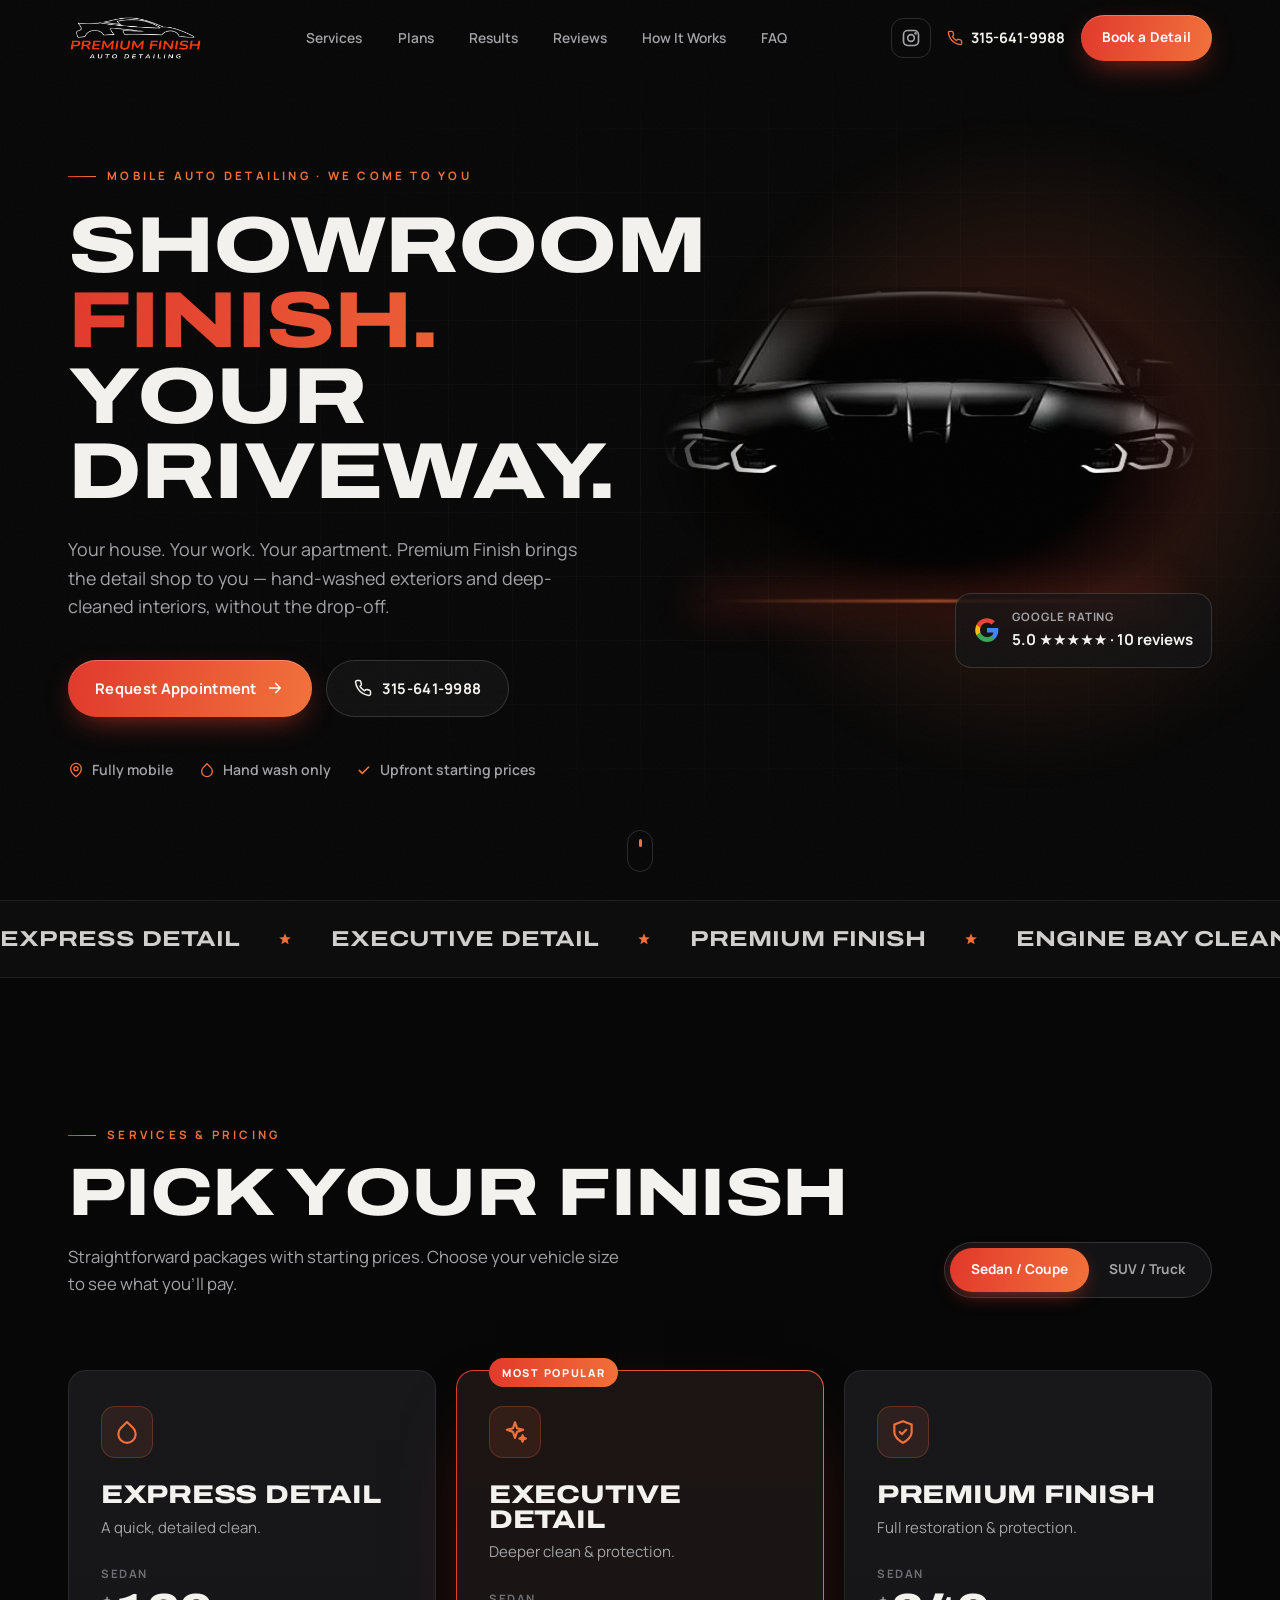
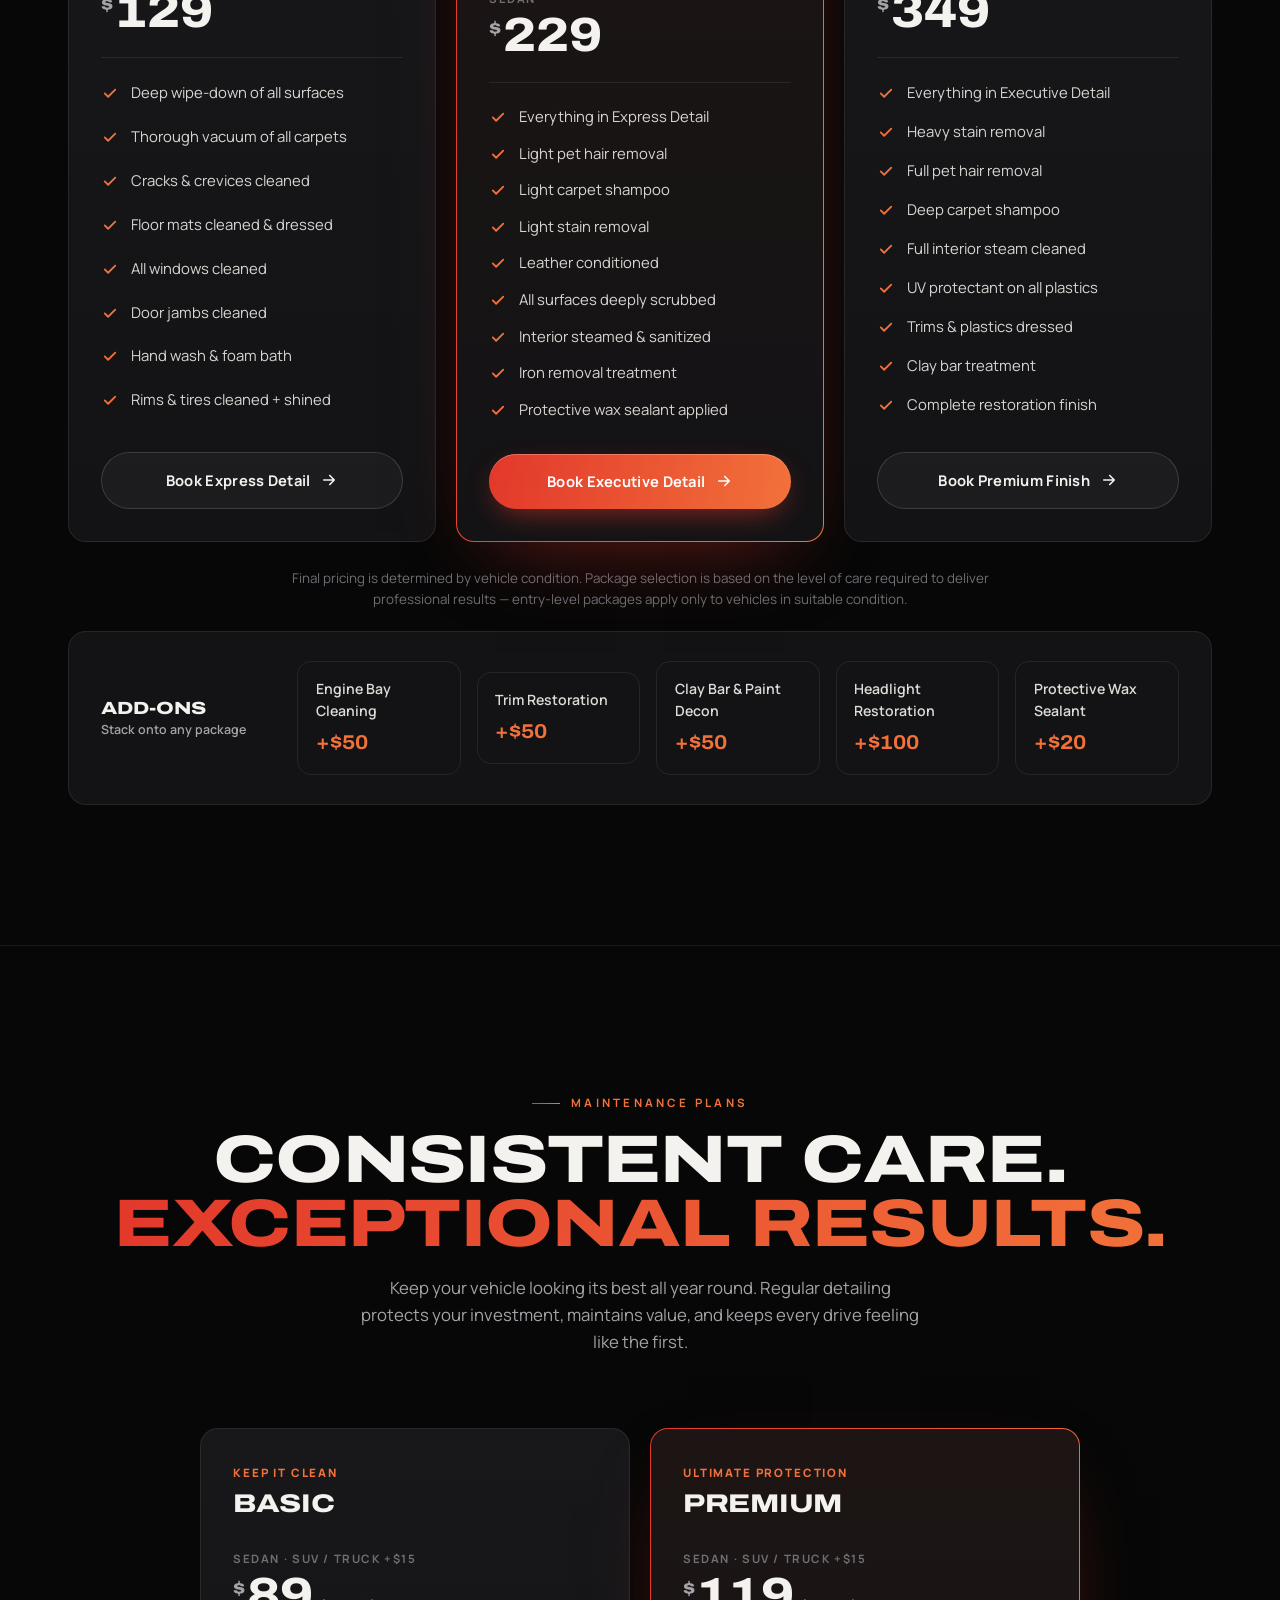
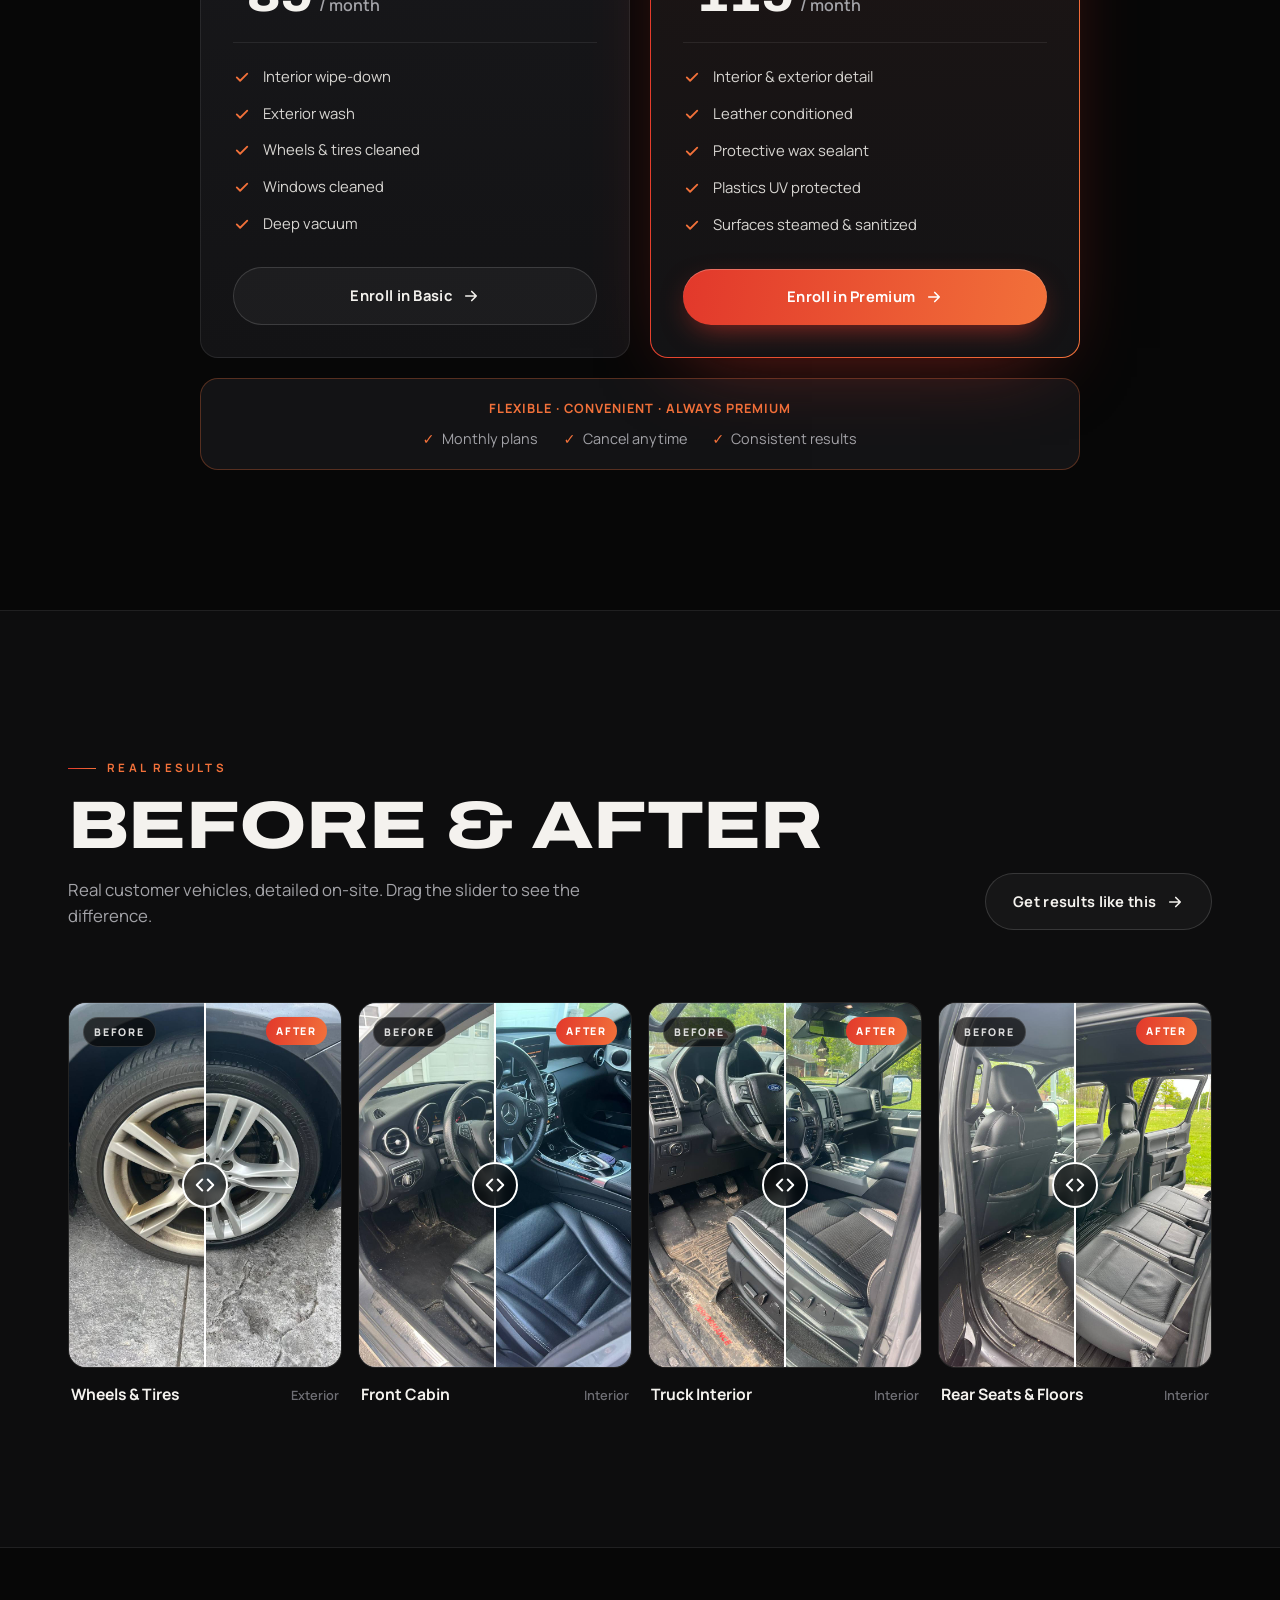
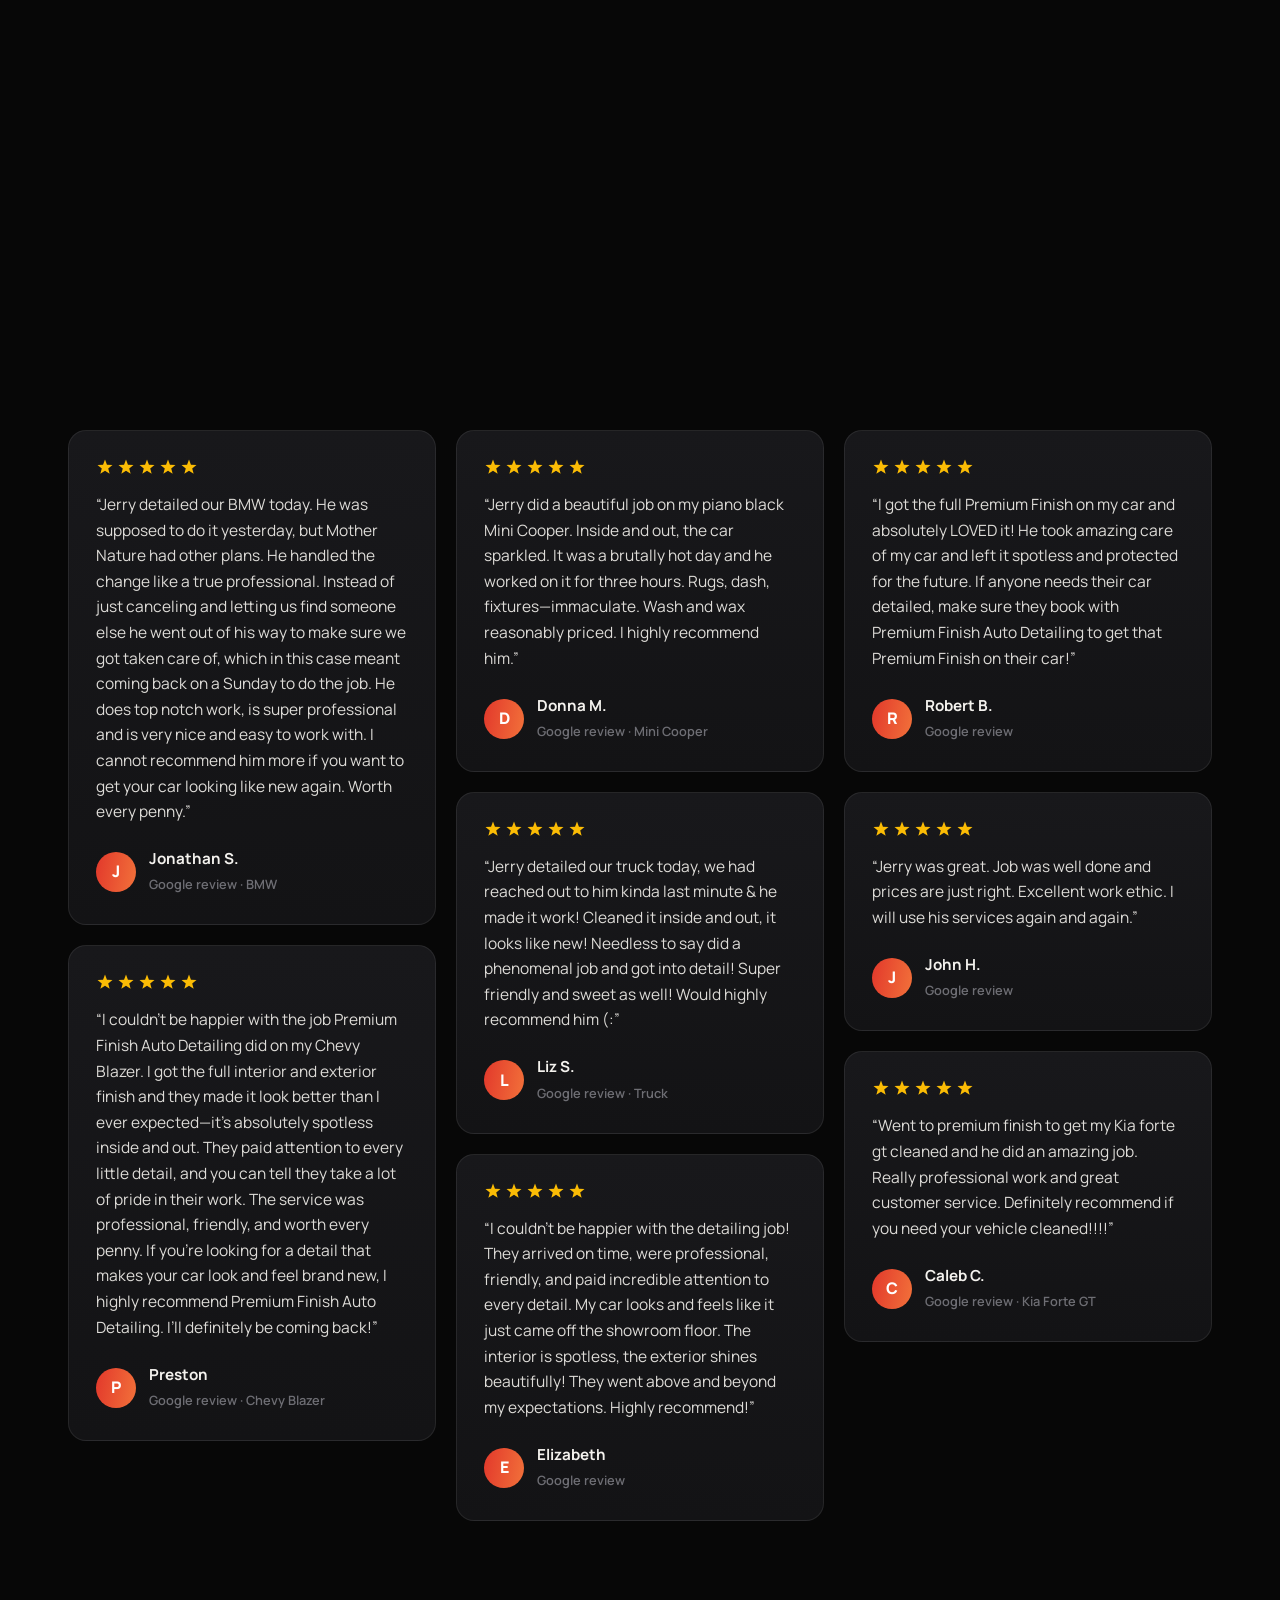
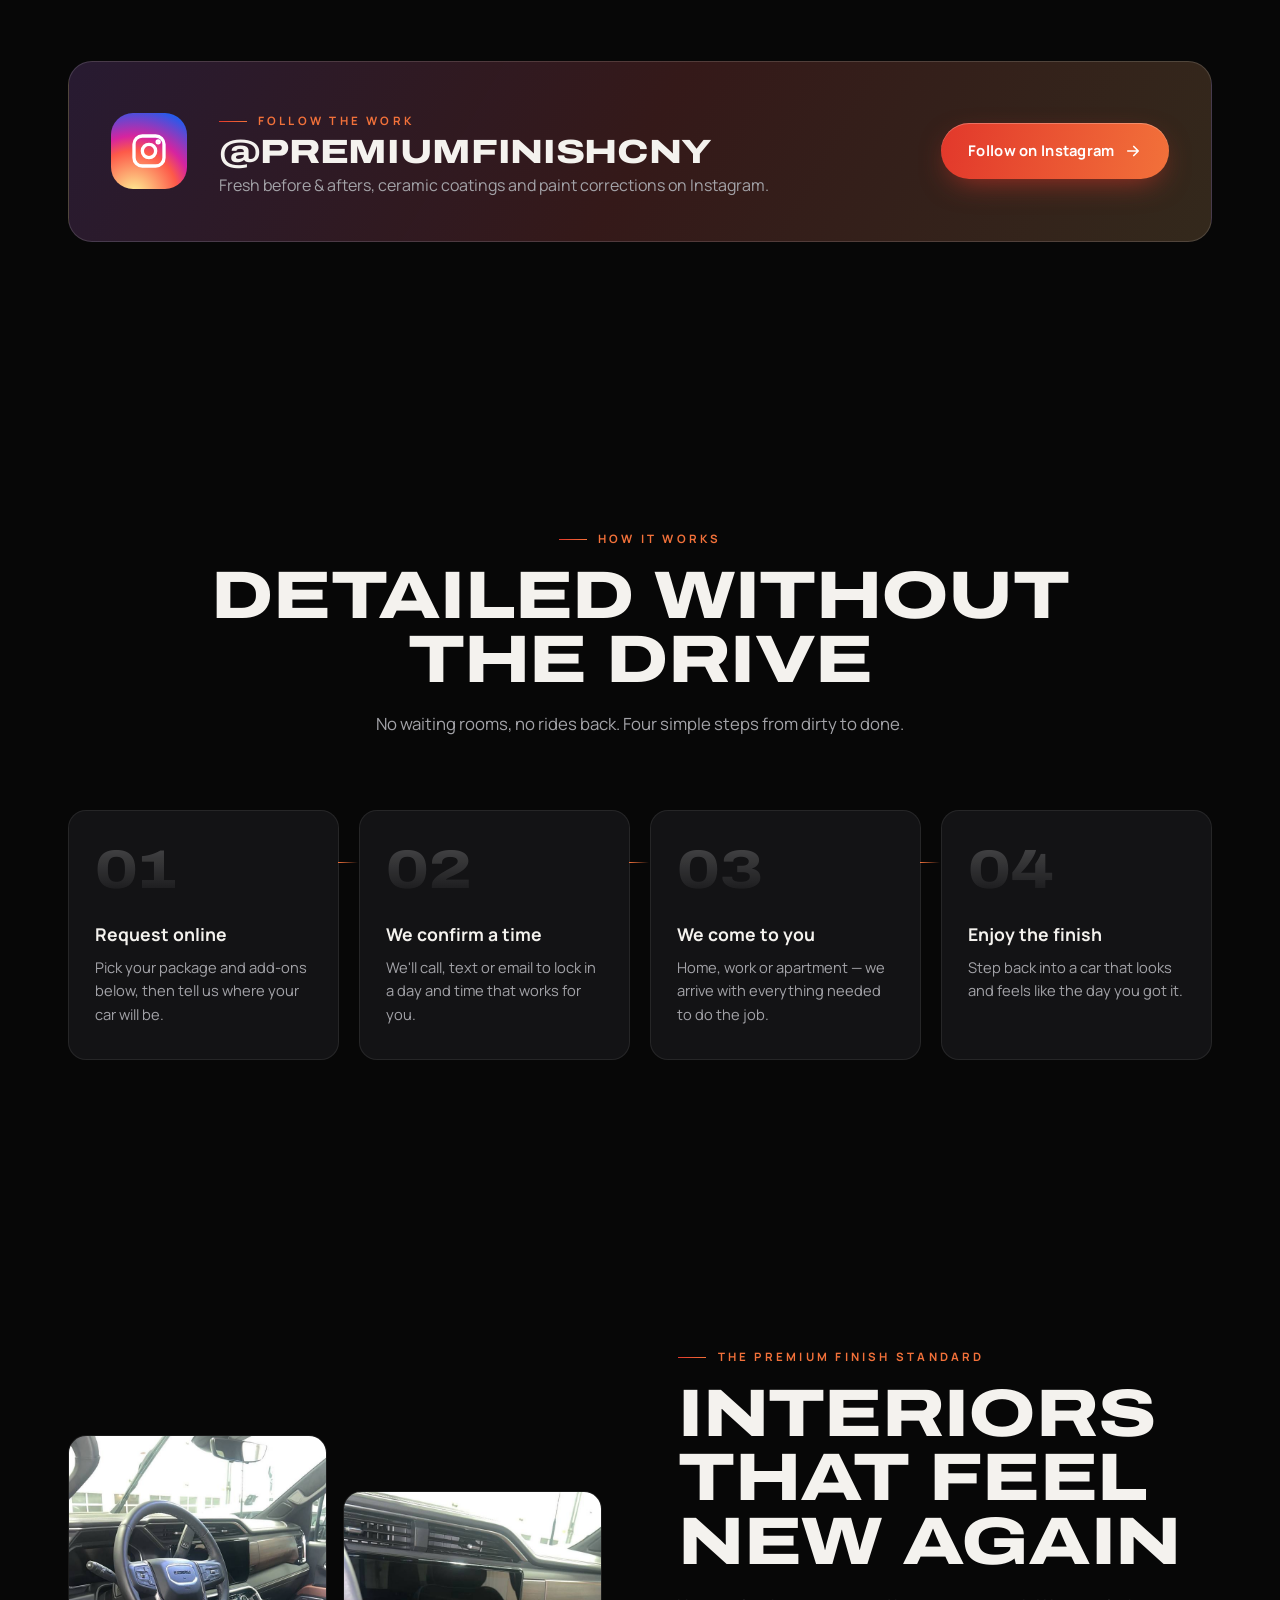
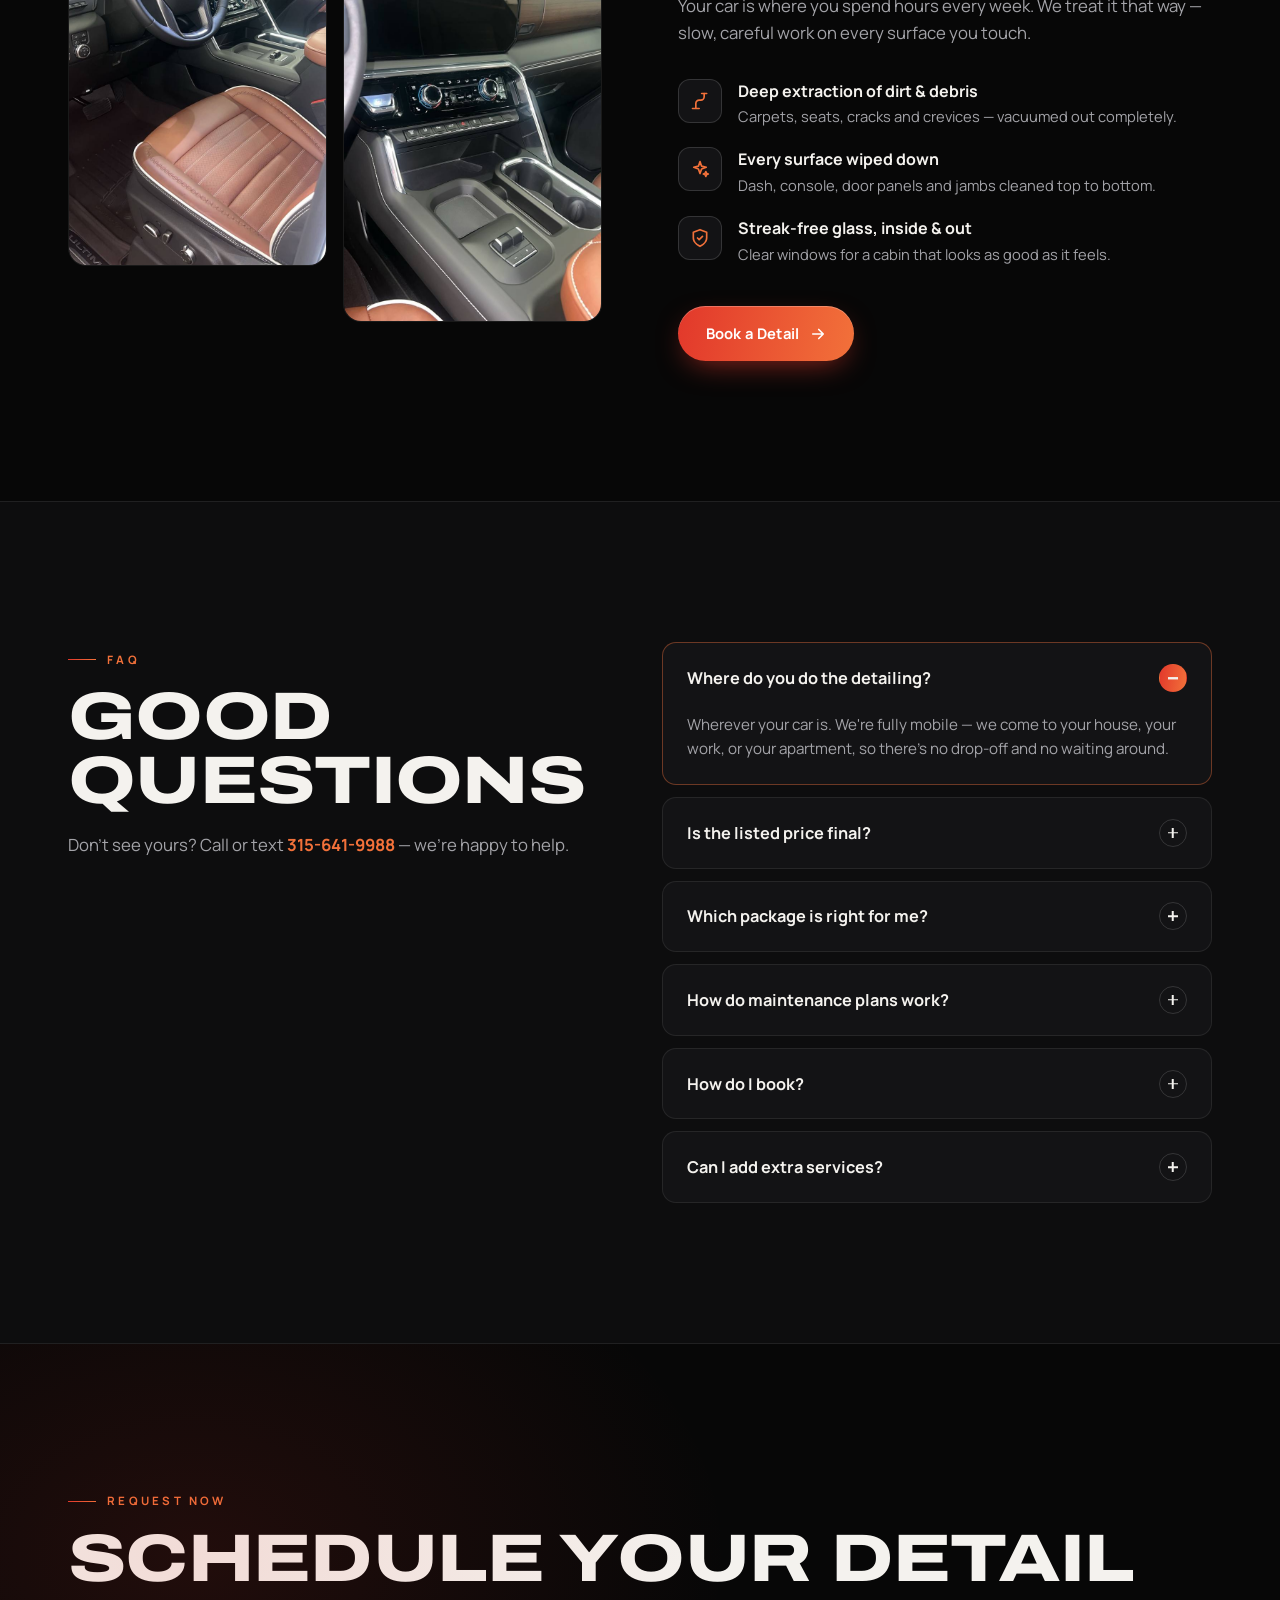
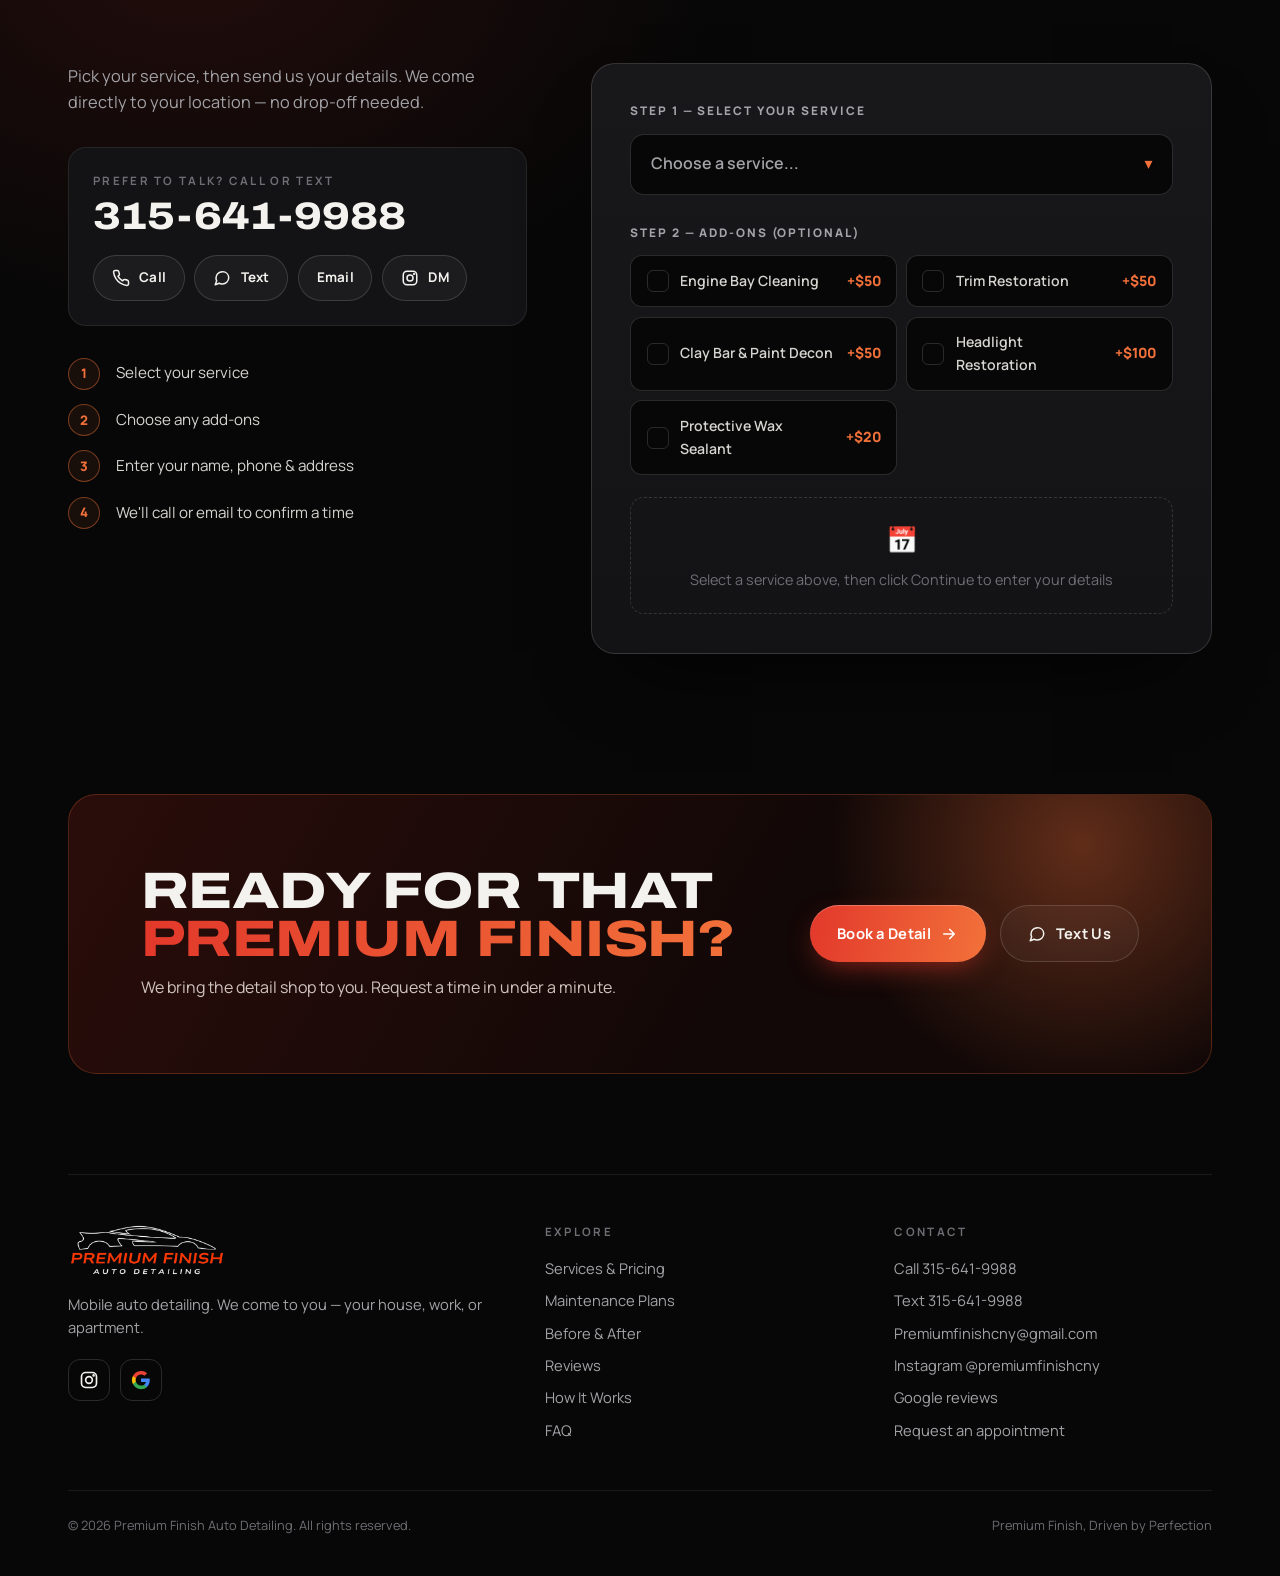
==== index.html @ 58e6e590 "Add Google reviews section and Instagram links Show 8 real Google Maps reviews (5.0 from 10 reviews)" ====
<!DOCTYPE html>
<html lang="en">
<head>
  <meta charset="UTF-8" />
  <meta name="viewport" content="width=device-width, initial-scale=1.0" />
  <title>Premium Finish Auto Detailing · Mobile Detailing in Central New York</title>
  <meta name="description" content="Premium Finish brings professional auto detailing to your home, work, or apartment. Hand wash, interior detailing, full packages and add-ons. Call or text 315-641-9988." />
  <meta name="theme-color" content="#070707" />
  <meta property="og:title" content="Premium Finish Auto Detailing" />
  <meta property="og:description" content="Mobile auto detailing — we bring the detail shop to you. Call or text 315-641-9988." />
  <meta property="og:image" content="images/AFTER-2.jpg" />
  <link rel="icon" href="images/logo.png" />

  <!-- Google Fonts -->
  <link rel="preconnect" href="https://fonts.googleapis.com" />
  <link rel="preconnect" href="https://fonts.gstatic.com" crossorigin />
  <link href="https://fonts.googleapis.com/css2?family=Archivo:wdth,wght@62..125,400..900&family=Manrope:wght@400;500;600;700&display=swap" rel="stylesheet" />

  <!-- CRM DATABASE CONNECTION — feeds the request below into the CRM automatically.
       Leave this file as-is until you finish the one-time setup in admin.html (it has a wizard). -->
  <script src="supabase-config.js"></script>
  <script>
    /* Fallback connection so the CRM works even if supabase-config.js is missing or in another folder.
       (The publishable key is designed to be public.) */
    window.PF_SUPABASE = window.PF_SUPABASE || {
      url: "https://bhbxybbqcornwjtxwbhz.supabase.co",
      key: "sb_publishable_dYIHFqm5TT15n6KJ49M3Lg_DRqu4G7p"
    };
  </script>

  <link rel="stylesheet" href="css/styles.css" />
</head>
<body>

  <!-- SVG icon sprite -->
  <svg width="0" height="0" style="position:absolute" aria-hidden="true">
    <symbol id="i-check" viewBox="0 0 24 24" fill="none" stroke="currentColor" stroke-width="2.4" stroke-linecap="round" stroke-linejoin="round"><path d="M5 12.5l4.5 4.5L19 7.5"/></symbol>
    <symbol id="i-phone" viewBox="0 0 24 24" fill="none" stroke="currentColor" stroke-width="2" stroke-linecap="round" stroke-linejoin="round"><path d="M22 16.9v3a2 2 0 0 1-2.2 2 19.8 19.8 0 0 1-8.6-3.1 19.5 19.5 0 0 1-6-6A19.8 19.8 0 0 1 2.1 4.2 2 2 0 0 1 4.1 2h3a2 2 0 0 1 2 1.7c.1.9.4 1.8.7 2.7a2 2 0 0 1-.5 2.1L8 9.8a16 16 0 0 0 6 6l1.3-1.3a2 2 0 0 1 2.1-.4c.9.3 1.8.6 2.7.7a2 2 0 0 1 1.7 2z"/></symbol>
    <symbol id="i-msg" viewBox="0 0 24 24" fill="none" stroke="currentColor" stroke-width="2" stroke-linecap="round" stroke-linejoin="round"><path d="M21 11.5a8.4 8.4 0 0 1-9 8.4 8.6 8.6 0 0 1-3.8-.9L3 21l1.9-5.2a8.4 8.4 0 0 1-.9-3.8 8.5 8.5 0 0 1 8.5-8.5h.5a8.5 8.5 0 0 1 8 8z"/></symbol>
    <symbol id="i-arrow" viewBox="0 0 24 24" fill="none" stroke="currentColor" stroke-width="2.2" stroke-linecap="round" stroke-linejoin="round"><path d="M5 12h14M13 6l6 6-6 6"/></symbol>
    <symbol id="i-pin" viewBox="0 0 24 24" fill="none" stroke="currentColor" stroke-width="2" stroke-linecap="round" stroke-linejoin="round"><path d="M20 10c0 6-8 12-8 12S4 16 4 10a8 8 0 0 1 16 0z"/><circle cx="12" cy="10" r="3"/></symbol>
    <symbol id="i-drop" viewBox="0 0 24 24" fill="none" stroke="currentColor" stroke-width="2" stroke-linecap="round" stroke-linejoin="round"><path d="M12 2.7l5.7 5.7a8 8 0 1 1-11.4 0z"/></symbol>
    <symbol id="i-seat" viewBox="0 0 24 24" fill="none" stroke="currentColor" stroke-width="2" stroke-linecap="round" stroke-linejoin="round"><path d="M7 3h6a2 2 0 0 1 2 2l-1 9H8L6 5a2 2 0 0 1 1-2z"/><path d="M5 14h13a1 1 0 0 1 1 1v2H6a1 1 0 0 1-1-1zM8 17v4M17 17v4"/></symbol>
    <symbol id="i-spark" viewBox="0 0 24 24" fill="none" stroke="currentColor" stroke-width="2" stroke-linecap="round" stroke-linejoin="round"><path d="M12 3l1.9 5.6L19.5 10l-5.6 1.9L12 17.5l-1.9-5.6L4.5 10l5.6-1.4z"/><path d="M19 15l.8 2.2L22 18l-2.2.8L19 21l-.8-2.2L16 18l2.2-.8z"/></symbol>
    <symbol id="i-star" viewBox="0 0 24 24" fill="currentColor"><path d="M12 2l2.6 6.9L22 9.3l-5.7 4.6L18.2 21 12 17l-6.2 4 1.9-7.1L2 9.3l7.4-.4z"/></symbol>
    <symbol id="i-drag" viewBox="0 0 24 24" fill="none" stroke="#fff" stroke-width="2.2" stroke-linecap="round" stroke-linejoin="round"><path d="M9 6l-6 6 6 6M15 6l6 6-6 6"/></symbol>
    <symbol id="i-vac" viewBox="0 0 24 24" fill="none" stroke="currentColor" stroke-width="2" stroke-linecap="round" stroke-linejoin="round"><path d="M3 21h8M7 21v-6a4 4 0 0 1 4-4h2a4 4 0 0 0 4-4V3"/><path d="M14 3h6"/></symbol>
    <symbol id="i-shield" viewBox="0 0 24 24" fill="none" stroke="currentColor" stroke-width="2" stroke-linecap="round" stroke-linejoin="round"><path d="M12 22s8-4 8-10V5l-8-3-8 3v7c0 6 8 10 8 10z"/><path d="M9 12l2 2 4-4"/></symbol>
    <symbol id="i-insta" viewBox="0 0 24 24" fill="none" stroke="currentColor" stroke-width="2" stroke-linecap="round" stroke-linejoin="round"><rect x="3" y="3" width="18" height="18" rx="5"/><circle cx="12" cy="12" r="4"/><circle cx="17.5" cy="6.5" r=".6" fill="currentColor"/></symbol>
    <symbol id="i-google" viewBox="0 0 24 24"><path fill="#4285F4" d="M22.5 12.3c0-.8-.1-1.5-.2-2.2H12v4.2h5.9a5 5 0 0 1-2.2 3.3v2.7h3.5c2-1.9 3.3-4.7 3.3-8z"/><path fill="#34A853" d="M12 23c3 0 5.5-1 7.2-2.7l-3.5-2.7c-1 .7-2.2 1-3.7 1-2.8 0-5.2-1.9-6.1-4.5H2.3v2.8A11 11 0 0 0 12 23z"/><path fill="#FBBC05" d="M5.9 14.1a6.6 6.6 0 0 1 0-4.2V7.1H2.3a11 11 0 0 0 0 9.8z"/><path fill="#EA4335" d="M12 5.4c1.6 0 3 .6 4.2 1.6l3.1-3.1A11 11 0 0 0 2.3 7.1l3.6 2.8C6.8 7.3 9.2 5.4 12 5.4z"/></symbol>
  </svg>

  <!-- ============================================================
       NAV
  ============================================================ -->
  <nav class="top" id="topNav">
    <div class="wrap nav-inner">
      <a href="#top" class="logo" aria-label="Premium Finish Auto Detailing — home">
        <img src="images/logo.png" alt="Premium Finish Auto Detailing"
             onerror="this.style.display='none'; document.getElementById('logoText').style.display='block'">
        <span class="logo-text grad-text" id="logoText">PREMIUM FINISH</span>
      </a>
      <ul class="nav-links">
        <li><a href="#services">Services</a></li>
        <li><a href="#plans">Plans</a></li>
        <li><a href="#results">Results</a></li>
        <li><a href="#reviews">Reviews</a></li>
        <li><a href="#process">How It Works</a></li>
        <li><a href="#faq">FAQ</a></li>
      </ul>
      <div class="nav-cta">
        <a class="nav-ig" href="https://www.instagram.com/premiumfinishcny/" target="_blank" rel="noopener" aria-label="Instagram"><svg><use href="#i-insta"/></svg></a>
        <a class="nav-phone" href="tel:+13156419988"><svg><use href="#i-phone"/></svg>315-641-9988</a>
        <a class="btn btn-primary" href="#booking">Book a Detail</a>
        <button class="burger" id="burger" aria-label="Open menu" aria-expanded="false" aria-controls="mobileMenu">
          <span></span><span></span><span></span>
        </button>
      </div>
    </div>
    <div class="mobile-menu" id="mobileMenu">
      <a href="#services">Services</a>
      <a href="#plans">Plans</a>
      <a href="#results">Results</a>
      <a href="#reviews">Reviews</a>
      <a href="#process">How It Works</a>
      <a href="#faq">FAQ</a>
      <a class="btn btn-primary" href="#booking">Book a Detail</a>
    </div>
  </nav>


  <!-- ============================================================
       HERO
  ============================================================ -->
  <header class="hero" id="top">
    <div class="hero-grid-bg"></div>
    <div class="hero-glow"></div>

    <div class="wrap hero-inner">
      <div class="hero-copy">
        <span class="eyebrow in d1">Mobile Auto Detailing · We Come To You</span>
        <h1 class="h-display in d2">
          <span class="ln">Showroom</span>
          <span class="ln grad-text">Finish.</span>
          <span class="ln">Your Driveway.</span>
        </h1>
        <p class="hero-sub in d3">Your house. Your work. Your apartment. Premium Finish brings the detail shop to you — hand-washed exteriors and deep-cleaned interiors, without the drop-off.</p>
        <div class="hero-ctas in d4">
          <a href="#booking" class="btn btn-primary">Request Appointment <svg class="btn-arrow"><use href="#i-arrow"/></svg></a>
          <a href="tel:+13156419988" class="btn btn-ghost"><svg><use href="#i-phone"/></svg>315-641-9988</a>
        </div>
        <ul class="hero-points in d5">
          <li><svg><use href="#i-pin"/></svg>Fully mobile</li>
          <li><svg><use href="#i-drop"/></svg>Hand wash only</li>
          <li><svg><use href="#i-check"/></svg>Upfront starting prices</li>
        </ul>
      </div>

      <div class="hero-visual in d3">
        <img class="hero-car" src="images/logo4.png" alt="Dark sports car with glowing headlights" />
        <div class="hero-floor"></div>
        <a class="hero-badge" href="#reviews">
          <svg class="badge-g"><use href="#i-google"/></svg>
          <div><small>Google rating</small><strong>5.0 ★★★★★ · 10 reviews</strong></div>
        </a>
      </div>
    </div>
    <div class="scroll-cue" aria-hidden="true"></div>
  </header>


  <!-- MARQUEE -->
  <div class="strip" aria-hidden="true">
    <div class="strip-track">
      <div class="strip-item">
        <span>Express Detail</span><svg class="star"><use href="#i-star"/></svg>
        <span>Executive Detail</span><svg class="star"><use href="#i-star"/></svg>
        <span>Premium Finish</span><svg class="star"><use href="#i-star"/></svg>
        <span>Engine Bay Cleaning</span><svg class="star"><use href="#i-star"/></svg>
        <span>Trim Restoration</span><svg class="star"><use href="#i-star"/></svg>
        <span>Headlight Restoration</span><svg class="star"><use href="#i-star"/></svg>
        <span>Monthly Plans</span><svg class="star"><use href="#i-star"/></svg>
        <span>We Come To You</span><svg class="star"><use href="#i-star"/></svg>
      </div>
      <div class="strip-item">
        <span>Express Detail</span><svg class="star"><use href="#i-star"/></svg>
        <span>Executive Detail</span><svg class="star"><use href="#i-star"/></svg>
        <span>Premium Finish</span><svg class="star"><use href="#i-star"/></svg>
        <span>Engine Bay Cleaning</span><svg class="star"><use href="#i-star"/></svg>
        <span>Trim Restoration</span><svg class="star"><use href="#i-star"/></svg>
        <span>Headlight Restoration</span><svg class="star"><use href="#i-star"/></svg>
        <span>Monthly Plans</span><svg class="star"><use href="#i-star"/></svg>
        <span>We Come To You</span><svg class="star"><use href="#i-star"/></svg>
      </div>
    </div>
  </div>


  <!-- ============================================================
       SERVICES
       Prices live in the data-sedan / data-suv attributes below.
  ============================================================ -->
  <section id="services">
    <div class="wrap">
      <div class="s-head split">
        <div>
          <span class="eyebrow r">Services &amp; Pricing</span>
          <h2 class="h-display s-title r">Pick your finish</h2>
          <p class="s-lead r r2">Straightforward packages with starting prices. Choose your vehicle size to see what you'll pay.</p>
        </div>
        <div class="veh-toggle r r2" role="group" aria-label="Vehicle size" id="vehToggle">
          <span class="veh-pill" id="vehPill"></span>
          <button type="button" aria-pressed="true" data-veh="sedan">Sedan / Coupe</button>
          <button type="button" aria-pressed="false" data-veh="suv">SUV / Truck</button>
        </div>
      </div>

      <div class="services-grid">

        <article class="svc r">
          <div class="svc-icon"><svg><use href="#i-drop"/></svg></div>
          <h3 class="h-display svc-name">Express Detail</h3>
          <p class="svc-desc">A quick, detailed clean.</p>
          <div class="svc-price">
            <small class="amt-label" data-sedan="Sedan" data-suv="SUV / Truck">Sedan</small>
            <div class="amt"><sup>$</sup><span class="amt-num" data-sedan="129" data-suv="159">129</span></div>
          </div>
          <ul class="svc-list">
            <li><svg><use href="#i-check"/></svg>Deep wipe-down of all surfaces</li>
            <li><svg><use href="#i-check"/></svg>Thorough vacuum of all carpets</li>
            <li><svg><use href="#i-check"/></svg>Cracks &amp; crevices cleaned</li>
            <li><svg><use href="#i-check"/></svg>Floor mats cleaned &amp; dressed</li>
            <li><svg><use href="#i-check"/></svg>All windows cleaned</li>
            <li><svg><use href="#i-check"/></svg>Door jambs cleaned</li>
            <li><svg><use href="#i-check"/></svg>Hand wash &amp; foam bath</li>
            <li><svg><use href="#i-check"/></svg>Rims &amp; tires cleaned + shined</li>
          </ul>
          <button class="btn btn-ghost" data-book="express">Book Express Detail <svg class="btn-arrow"><use href="#i-arrow"/></svg></button>
        </article>
        <article class="svc featured r r2">
          <span class="svc-tag">Most Popular</span>
          <div class="svc-icon"><svg><use href="#i-spark"/></svg></div>
          <h3 class="h-display svc-name">Executive Detail</h3>
          <p class="svc-desc">Deeper clean &amp; protection.</p>
          <div class="svc-price">
            <small class="amt-label" data-sedan="Sedan" data-suv="SUV / Truck">Sedan</small>
            <div class="amt"><sup>$</sup><span class="amt-num" data-sedan="229" data-suv="259">229</span></div>
          </div>
          <ul class="svc-list">
            <li><svg><use href="#i-check"/></svg>Everything in Express Detail</li>
            <li><svg><use href="#i-check"/></svg>Light pet hair removal</li>
            <li><svg><use href="#i-check"/></svg>Light carpet shampoo</li>
            <li><svg><use href="#i-check"/></svg>Light stain removal</li>
            <li><svg><use href="#i-check"/></svg>Leather conditioned</li>
            <li><svg><use href="#i-check"/></svg>All surfaces deeply scrubbed</li>
            <li><svg><use href="#i-check"/></svg>Interior steamed &amp; sanitized</li>
            <li><svg><use href="#i-check"/></svg>Iron removal treatment</li>
            <li><svg><use href="#i-check"/></svg>Protective wax sealant applied</li>
          </ul>
          <button class="btn btn-primary" data-book="exec">Book Executive Detail <svg class="btn-arrow"><use href="#i-arrow"/></svg></button>
        </article>
        <article class="svc r r3">
          <div class="svc-icon"><svg><use href="#i-shield"/></svg></div>
          <h3 class="h-display svc-name">Premium Finish</h3>
          <p class="svc-desc">Full restoration &amp; protection.</p>
          <div class="svc-price">
            <small class="amt-label" data-sedan="Sedan" data-suv="SUV / Truck">Sedan</small>
            <div class="amt"><sup>$</sup><span class="amt-num" data-sedan="349" data-suv="379">349</span></div>
          </div>
          <ul class="svc-list">
            <li><svg><use href="#i-check"/></svg>Everything in Executive Detail</li>
            <li><svg><use href="#i-check"/></svg>Heavy stain removal</li>
            <li><svg><use href="#i-check"/></svg>Full pet hair removal</li>
            <li><svg><use href="#i-check"/></svg>Deep carpet shampoo</li>
            <li><svg><use href="#i-check"/></svg>Full interior steam cleaned</li>
            <li><svg><use href="#i-check"/></svg>UV protectant on all plastics</li>
            <li><svg><use href="#i-check"/></svg>Trims &amp; plastics dressed</li>
            <li><svg><use href="#i-check"/></svg>Clay bar treatment</li>
            <li><svg><use href="#i-check"/></svg>Complete restoration finish</li>
          </ul>
          <button class="btn btn-ghost" data-book="prem">Book Premium Finish <svg class="btn-arrow"><use href="#i-arrow"/></svg></button>
        </article>

      </div>

      <p class="price-note r">Final pricing is determined by vehicle condition. Package selection is based on the level of care required to deliver professional results — entry-level packages apply only to vehicles in suitable condition.</p>

      <div class="addons r">
        <div class="addons-label">Add-ons<small>Stack onto any package</small></div>
        <div class="addon"><span>Engine Bay Cleaning</span><strong>+$50</strong></div>
        <div class="addon"><span>Trim Restoration</span><strong>+$50</strong></div>
        <div class="addon"><span>Clay Bar &amp; Paint Decon</span><strong>+$50</strong></div>
        <div class="addon"><span>Headlight Restoration</span><strong>+$100</strong></div>
        <div class="addon"><span>Protective Wax Sealant</span><strong>+$20</strong></div>
      </div>
    </div>
  </section>


  <!-- ============================================================
       MAINTENANCE PLANS
  ============================================================ -->
  <section id="plans">
    <div class="wrap">
      <div class="s-head center">
        <span class="eyebrow r">Maintenance Plans</span>
        <h2 class="h-display s-title r">Consistent care.<br><span class="grad-text">Exceptional results.</span></h2>
        <p class="s-lead r r2">Keep your vehicle looking its best all year round. Regular detailing protects your investment, maintains value, and keeps every drive feeling like the first.</p>
      </div>
      <div class="plans-grid">
        <article class="svc r">
          <span class="plan-kicker">Keep it clean</span>
          <h3 class="h-display svc-name">Basic</h3>
          <div class="svc-price">
            <small>Sedan · SUV / Truck +$15</small>
            <div class="amt"><sup>$</sup>89<span class="per">/ month</span></div>
          </div>
          <ul class="svc-list">
            <li><svg><use href="#i-check"/></svg>Interior wipe-down</li>
            <li><svg><use href="#i-check"/></svg>Exterior wash</li>
            <li><svg><use href="#i-check"/></svg>Wheels &amp; tires cleaned</li>
            <li><svg><use href="#i-check"/></svg>Windows cleaned</li>
            <li><svg><use href="#i-check"/></svg>Deep vacuum</li>
          </ul>
          <button class="btn btn-ghost" data-book="basic">Enroll in Basic <svg class="btn-arrow"><use href="#i-arrow"/></svg></button>
        </article>
        <article class="svc featured r r2">
          <span class="plan-kicker">Ultimate protection</span>
          <h3 class="h-display svc-name">Premium</h3>
          <div class="svc-price">
            <small>Sedan · SUV / Truck +$15</small>
            <div class="amt"><sup>$</sup>119<span class="per">/ month</span></div>
          </div>
          <ul class="svc-list">
            <li><svg><use href="#i-check"/></svg>Interior &amp; exterior detail</li>
            <li><svg><use href="#i-check"/></svg>Leather conditioned</li>
            <li><svg><use href="#i-check"/></svg>Protective wax sealant</li>
            <li><svg><use href="#i-check"/></svg>Plastics UV protected</li>
            <li><svg><use href="#i-check"/></svg>Surfaces steamed &amp; sanitized</li>
          </ul>
          <button class="btn btn-primary" data-book="premplan">Enroll in Premium <svg class="btn-arrow"><use href="#i-arrow"/></svg></button>
        </article>
      </div>
      <div class="plan-perks r">
        <strong>Flexible · Convenient · Always Premium</strong>
        <span>Monthly plans</span><span>Cancel anytime</span><span>Consistent results</span>
      </div>
    </div>
  </section>


  <!-- ============================================================
       RESULTS — BEFORE & AFTER (drag the handle to compare)

       TO CHANGE PHOTOS: replace the BEFORE-x.jpg / AFTER-x.jpg
       filenames below. Copy a whole .compare-card to add more.
  ============================================================ -->
  <section id="results">
    <div class="wrap">
      <div class="s-head split">
        <div>
          <span class="eyebrow r">Real Results</span>
          <h2 class="h-display s-title r">Before &amp; After</h2>
          <p class="s-lead r r2">Real customer vehicles, detailed on-site. Drag the slider to see the difference.</p>
        </div>
        <a href="#booking" class="btn btn-ghost r r2">Get results like this <svg class="btn-arrow"><use href="#i-arrow"/></svg></a>
      </div>

      <div class="compare-grid">
        <div class="compare-card r">
          <div class="compare">
            <img src="images/AFTER-1.jpg" alt="Wheel after detailing" loading="lazy">
            <img class="before-img" src="images/BEFORE-1.jpg" alt="Wheel before detailing" loading="lazy">
            <span class="tag b">Before</span><span class="tag a">After</span>
            <input type="range" min="0" max="100" value="50" aria-label="Compare before and after: wheel">
            <div class="compare-line"></div>
            <div class="compare-handle"><svg><use href="#i-drag"/></svg></div>
          </div>
          <div class="compare-cap"><strong>Wheels &amp; Tires</strong><span>Exterior</span></div>
        </div>

        <div class="compare-card r r2">
          <div class="compare">
            <img src="images/AFTER-2.jpg" alt="Front cabin after detailing" loading="lazy">
            <img class="before-img" src="images/BEFORE-2.jpg" alt="Front cabin before detailing" loading="lazy">
            <span class="tag b">Before</span><span class="tag a">After</span>
            <input type="range" min="0" max="100" value="50" aria-label="Compare before and after: front cabin">
            <div class="compare-line"></div>
            <div class="compare-handle"><svg><use href="#i-drag"/></svg></div>
          </div>
          <div class="compare-cap"><strong>Front Cabin</strong><span>Interior</span></div>
        </div>

        <div class="compare-card r r3">
          <div class="compare">
            <img src="images/AFTER-3.jpg" alt="Truck interior after detailing" loading="lazy">
            <img class="before-img" src="images/BEFORE-3.jpg" alt="Truck interior before detailing" loading="lazy">
            <span class="tag b">Before</span><span class="tag a">After</span>
            <input type="range" min="0" max="100" value="50" aria-label="Compare before and after: truck interior">
            <div class="compare-line"></div>
            <div class="compare-handle"><svg><use href="#i-drag"/></svg></div>
          </div>
          <div class="compare-cap"><strong>Truck Interior</strong><span>Interior</span></div>
        </div>

        <div class="compare-card r r4">
          <div class="compare">
            <img src="images/AFTER-4.jpg" alt="Rear seats after detailing" loading="lazy">
            <img class="before-img" src="images/BEFORE-4.jpg" alt="Rear seats before detailing" loading="lazy">
            <span class="tag b">Before</span><span class="tag a">After</span>
            <input type="range" min="0" max="100" value="50" aria-label="Compare before and after: rear seats">
            <div class="compare-line"></div>
            <div class="compare-handle"><svg><use href="#i-drag"/></svg></div>
          </div>
          <div class="compare-cap"><strong>Rear Seats &amp; Floors</strong><span>Interior</span></div>
        </div>
      </div>
    </div>
  </section>


  <!-- ============================================================
       REVIEWS — real Google Maps reviews (copied word for word).
       To add one: copy a <figure class="review"> block.
  ============================================================ -->
  <section id="reviews">
    <div class="wrap">
      <div class="s-head split">
        <div>
          <span class="eyebrow r">Reviews</span>
          <h2 class="h-display s-title r">What customers say</h2>
          <div class="rating-sum r r2">
            <span class="rating-num">5.0</span>
            <div><div class="rv-stars" aria-label="5 out of 5 stars"><svg><use href="#i-star"/></svg><svg><use href="#i-star"/></svg><svg><use href="#i-star"/></svg><svg><use href="#i-star"/></svg><svg><use href="#i-star"/></svg></div><span>Based on 10 Google reviews</span></div>
          </div>
        </div>
        <div class="rv-actions r r2">
          <a class="btn btn-ghost" href="https://www.google.com/maps/place/?q=place_id:ChIJMW43I-AZ2WYRtVZ7ajFmMa0" target="_blank" rel="noopener"><svg><use href="#i-google"/></svg>See all on Google</a>
          <a class="btn btn-primary" href="https://search.google.com/local/writereview?placeid=ChIJMW43I-AZ2WYRtVZ7ajFmMa0" target="_blank" rel="noopener">Leave a review</a>
        </div>
      </div>
      <div class="reviews-grid">
        <figure class="review r">
          <div class="rv-stars" aria-label="5 out of 5 stars"><svg><use href="#i-star"/></svg><svg><use href="#i-star"/></svg><svg><use href="#i-star"/></svg><svg><use href="#i-star"/></svg><svg><use href="#i-star"/></svg></div>
          <blockquote>“Jerry detailed our BMW today. He was supposed to do it yesterday, but Mother Nature had other plans. He handled the change like a true professional. Instead of just canceling and letting us find someone else he went out of his way to make sure we got taken care of, which in this case meant coming back on a Sunday to do the job. He does top notch work, is super professional and is very nice and easy to work with. I cannot recommend him more if you want to get your car looking like new again. Worth every penny.”</blockquote>
          <figcaption><span class="rv-avatar">J</span><span><strong>Jonathan S.</strong><small>Google review · BMW</small></span></figcaption>
        </figure>
        <figure class="review r r2">
          <div class="rv-stars" aria-label="5 out of 5 stars"><svg><use href="#i-star"/></svg><svg><use href="#i-star"/></svg><svg><use href="#i-star"/></svg><svg><use href="#i-star"/></svg><svg><use href="#i-star"/></svg></div>
          <blockquote>“I couldn’t be happier with the job Premium Finish Auto Detailing did on my Chevy Blazer. I got the full interior and exterior finish and they made it look better than I ever expected—it’s absolutely spotless inside and out. They paid attention to every little detail, and you can tell they take a lot of pride in their work. The service was professional, friendly, and worth every penny. If you’re looking for a detail that makes your car look and feel brand new, I highly recommend Premium Finish Auto Detailing. I’ll definitely be coming back!”</blockquote>
          <figcaption><span class="rv-avatar">P</span><span><strong>Preston</strong><small>Google review · Chevy Blazer</small></span></figcaption>
        </figure>
        <figure class="review r r3">
          <div class="rv-stars" aria-label="5 out of 5 stars"><svg><use href="#i-star"/></svg><svg><use href="#i-star"/></svg><svg><use href="#i-star"/></svg><svg><use href="#i-star"/></svg><svg><use href="#i-star"/></svg></div>
          <blockquote>“Jerry did a beautiful job on my piano black Mini Cooper. Inside and out, the car sparkled. It was a brutally hot day and he worked on it for three hours. Rugs, dash, fixtures—immaculate. Wash and wax reasonably priced. I highly recommend him.”</blockquote>
          <figcaption><span class="rv-avatar">D</span><span><strong>Donna M.</strong><small>Google review · Mini Cooper</small></span></figcaption>
        </figure>
        <figure class="review r">
          <div class="rv-stars" aria-label="5 out of 5 stars"><svg><use href="#i-star"/></svg><svg><use href="#i-star"/></svg><svg><use href="#i-star"/></svg><svg><use href="#i-star"/></svg><svg><use href="#i-star"/></svg></div>
          <blockquote>“Jerry detailed our truck today, we had reached out to him kinda last minute &amp; he made it work! Cleaned it inside and out, it looks like new! Needless to say did a phenomenal job and got into detail! Super friendly and sweet as well! Would highly recommend him (:”</blockquote>
          <figcaption><span class="rv-avatar">L</span><span><strong>Liz S.</strong><small>Google review · Truck</small></span></figcaption>
        </figure>
        <figure class="review r r2">
          <div class="rv-stars" aria-label="5 out of 5 stars"><svg><use href="#i-star"/></svg><svg><use href="#i-star"/></svg><svg><use href="#i-star"/></svg><svg><use href="#i-star"/></svg><svg><use href="#i-star"/></svg></div>
          <blockquote>“I couldn’t be happier with the detailing job! They arrived on time, were professional, friendly, and paid incredible attention to every detail. My car looks and feels like it just came off the showroom floor. The interior is spotless, the exterior shines beautifully! They went above and beyond my expectations. Highly recommend!”</blockquote>
          <figcaption><span class="rv-avatar">E</span><span><strong>Elizabeth</strong><small>Google review</small></span></figcaption>
        </figure>
        <figure class="review r r3">
          <div class="rv-stars" aria-label="5 out of 5 stars"><svg><use href="#i-star"/></svg><svg><use href="#i-star"/></svg><svg><use href="#i-star"/></svg><svg><use href="#i-star"/></svg><svg><use href="#i-star"/></svg></div>
          <blockquote>“I got the full Premium Finish on my car and absolutely LOVED it! He took amazing care of my car and left it spotless and protected for the future. If anyone needs their car detailed, make sure they book with Premium Finish Auto Detailing to get that Premium Finish on their car!”</blockquote>
          <figcaption><span class="rv-avatar">R</span><span><strong>Robert B.</strong><small>Google review</small></span></figcaption>
        </figure>
        <figure class="review r">
          <div class="rv-stars" aria-label="5 out of 5 stars"><svg><use href="#i-star"/></svg><svg><use href="#i-star"/></svg><svg><use href="#i-star"/></svg><svg><use href="#i-star"/></svg><svg><use href="#i-star"/></svg></div>
          <blockquote>“Jerry was great. Job was well done and prices are just right. Excellent work ethic. I will use his services again and again.”</blockquote>
          <figcaption><span class="rv-avatar">J</span><span><strong>John H.</strong><small>Google review</small></span></figcaption>
        </figure>
        <figure class="review r r2">
          <div class="rv-stars" aria-label="5 out of 5 stars"><svg><use href="#i-star"/></svg><svg><use href="#i-star"/></svg><svg><use href="#i-star"/></svg><svg><use href="#i-star"/></svg><svg><use href="#i-star"/></svg></div>
          <blockquote>“Went to premium finish to get my Kia forte gt cleaned and he did an amazing job. Really professional work and great customer service. Definitely recommend if you need your vehicle cleaned!!!!”</blockquote>
          <figcaption><span class="rv-avatar">C</span><span><strong>Caleb C.</strong><small>Google review · Kia Forte GT</small></span></figcaption>
        </figure>
      </div>
    </div>
  </section>


  <!-- ============================================================
       INSTAGRAM
  ============================================================ -->
  <section id="instagram">
    <div class="wrap">
      <a class="ig-band r" href="https://www.instagram.com/premiumfinishcny/" target="_blank" rel="noopener">
        <span class="ig-icon"><svg><use href="#i-insta"/></svg></span>
        <span class="ig-copy">
          <span class="eyebrow">Follow the work</span>
          <strong class="h-display">@premiumfinishcny</strong>
          <span>Fresh before &amp; afters, ceramic coatings and paint corrections on Instagram.</span>
        </span>
        <span class="btn btn-primary">Follow on Instagram <svg class="btn-arrow"><use href="#i-arrow"/></svg></span>
      </a>
    </div>
  </section>


  <!-- ============================================================
       PROCESS
  ============================================================ -->
  <section id="process">
    <div class="wrap">
      <div class="s-head center">
        <span class="eyebrow r">How It Works</span>
        <h2 class="h-display s-title r">Detailed without<br>the drive</h2>
        <p class="s-lead r r2">No waiting rooms, no rides back. Four simple steps from dirty to done.</p>
      </div>
      <div class="steps">
        <div class="step r"><div class="step-n">01</div><h3>Request online</h3><p>Pick your package and add-ons below, then tell us where your car will be.</p></div>
        <div class="step r r2"><div class="step-n">02</div><h3>We confirm a time</h3><p>We'll call, text or email to lock in a day and time that works for you.</p></div>
        <div class="step r r3"><div class="step-n">03</div><h3>We come to you</h3><p>Home, work or apartment — we arrive with everything needed to do the job.</p></div>
        <div class="step r r4"><div class="step-n">04</div><h3>Enjoy the finish</h3><p>Step back into a car that looks and feels like the day you got it.</p></div>
      </div>
    </div>
  </section>


  <!-- ============================================================
       INTERIOR FEATURE
  ============================================================ -->
  <section id="interiors">
    <div class="wrap feature">
      <div class="feature-media r">
        <figure><img src="images/inside2.jpg" alt="Clean truck interior with leather seats and steering wheel" loading="lazy"></figure>
        <figure><img src="images/inside.jpg" alt="Spotless center console after interior detail" loading="lazy"></figure>
      </div>
      <div>
        <span class="eyebrow r">The Premium Finish Standard</span>
        <h2 class="h-display s-title r">Interiors that feel new again</h2>
        <p class="s-lead r r2">Your car is where you spend hours every week. We treat it that way — slow, careful work on every surface you touch.</p>
        <ul class="feature-list">
          <li class="r"><span class="fi"><svg><use href="#i-vac"/></svg></span><div><strong>Deep extraction of dirt &amp; debris</strong><span>Carpets, seats, cracks and crevices — vacuumed out completely.</span></div></li>
          <li class="r r2"><span class="fi"><svg><use href="#i-spark"/></svg></span><div><strong>Every surface wiped down</strong><span>Dash, console, door panels and jambs cleaned top to bottom.</span></div></li>
          <li class="r r3"><span class="fi"><svg><use href="#i-shield"/></svg></span><div><strong>Streak-free glass, inside &amp; out</strong><span>Clear windows for a cabin that looks as good as it feels.</span></div></li>
        </ul>
        <a href="#booking" class="btn btn-primary r">Book a Detail <svg class="btn-arrow"><use href="#i-arrow"/></svg></a>
      </div>
    </div>
  </section>


  <!-- ============================================================
       FAQ
  ============================================================ -->
  <section id="faq">
    <div class="wrap faq-wrap">
      <div>
        <span class="eyebrow r">FAQ</span>
        <h2 class="h-display s-title r">Good questions</h2>
        <p class="s-lead r r2">Don't see yours? Call or text <a href="tel:+13156419988" style="color:var(--orange);text-decoration:none;font-weight:700;">315-641-9988</a> — we're happy to help.</p>
      </div>
      <div class="faq-list r r2">
        <details open>
          <summary>Where do you do the detailing?<span class="pm"></span></summary>
          <div class="ans">Wherever your car is. We're fully mobile — we come to your house, your work, or your apartment, so there's no drop-off and no waiting around.</div>
        </details>
        <details>
          <summary>Is the listed price final?<span class="pm"></span></summary>
          <div class="ans">Final pricing is determined by vehicle condition. Package selection is based on the level of care required to deliver professional results — entry-level packages apply only to vehicles in suitable condition. SUVs and trucks are +$30 on packages and +$15/month on maintenance plans.</div>
        </details>
        <details>
          <summary>Which package is right for me?<span class="pm"></span></summary>
          <div class="ans">Express Detail is a quick, detailed clean inside and out. Executive Detail adds a deeper clean and protection — light shampoo, stain and pet hair removal, steam, leather conditioning and wax sealant. Premium Finish is our full restoration: heavy stains, full pet hair removal, deep shampoo, clay bar and UV protection.</div>
        </details>
        <details>
          <summary>How do maintenance plans work?<span class="pm"></span></summary>
          <div class="ans">Pick Basic ($89/month) or Premium ($119/month) and we'll keep your vehicle looking its best on a regular schedule. Plans are monthly and you can cancel anytime.</div>
        </details>
        <details>
          <summary>How do I book?<span class="pm"></span></summary>
          <div class="ans">Use the request form below — pick your service and any add-ons, then send us your details. We'll reach out to confirm a time. You can also call or text us any time at 315-641-9988.</div>
        </details>
        <details>
          <summary>Can I add extra services?<span class="pm"></span></summary>
          <div class="ans">Yes. Engine Bay Cleaning, Trim Restoration, Clay Bar &amp; Paint Decon, Headlight Restoration and Protective Wax Sealant can be added to any package when you book.</div>
        </details>
      </div>
    </div>
  </section>


  <!-- ============================================================
        BOOKING — request form

        HOW THIS WORKS (automatic):
          1. Every submission is saved into your free Supabase
             database (via supabase-config.js) → it appears in
             your CRM (admin.html) automatically.
          2. The same details are ALSO emailed to you through
             Formspree (endpoint below) as a backup notification.
   ============================================================ -->
  <section id="booking">
    <div class="wrap">
      <div class="s-head">
        <span class="eyebrow r">Request Now</span>
        <h2 class="h-display s-title r">Schedule your detail</h2>
      </div>

      <div class="booking-layout">

        <!-- LEFT: info + steps -->
        <div class="cal-info r">
          <p>Pick your service, then send us your details. We come directly to your location — no drop-off needed.</p>

          <div class="contact-card">
            <div class="ph-sub">Prefer to talk? Call or text</div>
            <a class="big-phone" href="tel:+13156419988">315-641-9988</a>
            <div class="contact-actions">
              <a class="btn btn-ghost" href="tel:+13156419988"><svg><use href="#i-phone"/></svg>Call</a>
              <a class="btn btn-ghost" href="sms:+13156419988"><svg><use href="#i-msg"/></svg>Text</a>
              <a class="btn btn-ghost" href="mailto:Premiumfinishcny@gmail.com">Email</a>
              <a class="btn btn-ghost" href="https://www.instagram.com/premiumfinishcny/" target="_blank" rel="noopener"><svg><use href="#i-insta"/></svg>DM</a>
            </div>
          </div>

          <div class="cal-steps">
            <div class="cal-step"><span class="step-num">1</span><span>Select your service</span></div>
            <div class="cal-step"><span class="step-num">2</span><span>Choose any add-ons</span></div>
            <div class="cal-step"><span class="step-num">3</span><span>Enter your name, phone &amp; address</span></div>
            <div class="cal-step"><span class="step-num">4</span><span>We'll call or email to confirm a time</span></div>
          </div>
        </div>

        <!-- RIGHT: service selector + request form -->
        <div class="book-panel r r2">

          <div class="svc-selector">

            <!-- STEP 1: Service dropdown -->
            <span class="svc-selector-label">Step 1 — Select your service</span>

            <div class="svc-dropdown" id="svcDropdown">
              <button type="button" class="svc-dropdown-trigger" id="svcTrigger" onclick="toggleDropdown()">
                <span id="triggerText">Choose a service...</span>
                <span class="trigger-arrow">▾</span>
              </button>
              <div class="svc-dropdown-menu" id="svcMenu">
                <div class="svc-option-group">Express Detail</div>
                <button type="button" class="svc-option" data-key="express-sedan" onclick="pickService(this, 'Express Detail — Sedan ($129)', 'Express Detail — Sedan')">
                  Sedan <span class="opt-price">$129</span>
                </button>
                <button type="button" class="svc-option" data-key="express-suv" onclick="pickService(this, 'Express Detail — SUV/Truck ($159)', 'Express Detail — SUV/Truck')">
                  SUV / Truck <span class="opt-price">$159</span>
                </button>

                <div class="svc-option-group">Executive Detail</div>
                <button type="button" class="svc-option" data-key="exec-sedan" onclick="pickService(this, 'Executive Detail — Sedan ($229)', 'Executive Detail — Sedan')">
                  Sedan <span class="opt-price">$229</span>
                </button>
                <button type="button" class="svc-option" data-key="exec-suv" onclick="pickService(this, 'Executive Detail — SUV/Truck ($259)', 'Executive Detail — SUV/Truck')">
                  SUV / Truck <span class="opt-price">$259</span>
                </button>

                <div class="svc-option-group">Premium Finish</div>
                <button type="button" class="svc-option" data-key="prem-sedan" onclick="pickService(this, 'Premium Finish — Sedan ($349)', 'Premium Finish — Sedan')">
                  Sedan <span class="opt-price">$349</span>
                </button>
                <button type="button" class="svc-option" data-key="prem-suv" onclick="pickService(this, 'Premium Finish — SUV/Truck ($379)', 'Premium Finish — SUV/Truck')">
                  SUV / Truck <span class="opt-price">$379</span>
                </button>

                <div class="svc-option-group">Basic Maintenance Plan</div>
                <button type="button" class="svc-option" data-key="basic-sedan" onclick="pickService(this, 'Basic Maintenance Plan — Sedan ($89/mo)', 'Basic Maintenance Plan — Sedan')">
                  Sedan <span class="opt-price">$89/mo</span>
                </button>
                <button type="button" class="svc-option" data-key="basic-suv" onclick="pickService(this, 'Basic Maintenance Plan — SUV/Truck ($104/mo)', 'Basic Maintenance Plan — SUV/Truck')">
                  SUV / Truck <span class="opt-price">$104/mo</span>
                </button>

                <div class="svc-option-group">Premium Maintenance Plan</div>
                <button type="button" class="svc-option" data-key="premplan-sedan" onclick="pickService(this, 'Premium Maintenance Plan — Sedan ($119/mo)', 'Premium Maintenance Plan — Sedan')">
                  Sedan <span class="opt-price">$119/mo</span>
                </button>
                <button type="button" class="svc-option" data-key="premplan-suv" onclick="pickService(this, 'Premium Maintenance Plan — SUV/Truck ($134/mo)', 'Premium Maintenance Plan — SUV/Truck')">
                  SUV / Truck <span class="opt-price">$134/mo</span>
                </button>
              </div>
            </div>

            <!-- Selected service chip (shown after picking) -->
            <div class="svc-selected-chip" id="selectedChip">
              <span class="chip-dot"></span>
              <span id="chipText"></span>
              <button type="button" class="chip-change" onclick="changeService()">Change</button>
            </div>

            <!-- STEP 2: Add-ons -->
            <span class="addon-section-label">Step 2 — Add-ons (optional)</span>
            <div class="addons-grid">
              <button type="button" class="addon-toggle" onclick="toggleAddon(this, 'Engine Bay Cleaning (+$50)')">
                <span class="at-check">✓</span>
                <span class="at-name">Engine Bay Cleaning</span>
                <span class="at-price">+$50</span>
              </button>
              <button type="button" class="addon-toggle" onclick="toggleAddon(this, 'Trim Restoration (+$50)')">
                <span class="at-check">✓</span>
                <span class="at-name">Trim Restoration</span>
                <span class="at-price">+$50</span>
              </button>
              <button type="button" class="addon-toggle" onclick="toggleAddon(this, 'Clay Bar &amp; Paint Decon (+$50)')">
                <span class="at-check">✓</span>
                <span class="at-name">Clay Bar &amp; Paint Decon</span>
                <span class="at-price">+$50</span>
              </button>
              <button type="button" class="addon-toggle" onclick="toggleAddon(this, 'Headlight Restoration (+$100)')">
                <span class="at-check">✓</span>
                <span class="at-name">Headlight Restoration</span>
                <span class="at-price">+$100</span>
              </button>
              <button type="button" class="addon-toggle" onclick="toggleAddon(this, 'Protective Wax Sealant (+$20)')">
                <span class="at-check">✓</span>
                <span class="at-name">Protective Wax Sealant</span>
                <span class="at-price">+$20</span>
              </button>
            </div>

            <!-- STEP 3: Continue button — only appears after service is chosen -->
            <button type="button" class="continue-btn" id="continueBtn" onclick="revealForm()">
              CONTINUE — ENTER YOUR INFO →
            </button>

          </div><!-- /svc-selector -->

          <!-- Contact form — hidden until Continue is clicked -->
          <div id="calPrompt" class="cal-prompt">
            <div class="prompt-icon">📅</div>
            Select a service above, then click Continue to enter your details
          </div>

          <div class="cal-embed-wrap" id="calWrap" style="display:none;">

            <form id="requestForm" class="request-form"
                  action="https://formspree.io/f/xljrlbja"
                  method="POST" onsubmit="submitRequest(event)">

              <input type="hidden" name="_subject" value="New Appointment Request — Premium Finish Auto Detailing">
              <input type="hidden" name="Service" id="formService">
              <input type="hidden" name="Add-ons" id="formAddons">

              <div class="form-row">
                <label class="form-label" for="reqName">Full Name</label>
                <input class="form-input" type="text" id="reqName" name="Name" required placeholder="Jane Smith" autocomplete="name">
              </div>

              <div class="form-row-split">
                <div class="form-row">
                  <label class="form-label" for="reqEmail">Email</label>
                  <input class="form-input" type="email" id="reqEmail" name="Email" required placeholder="jane@email.com" autocomplete="email">
                </div>
                <div class="form-row">
                  <label class="form-label" for="reqPhone">Phone</label>
                  <input class="form-input" type="tel" id="reqPhone" name="Phone" required placeholder="315-555-0123" autocomplete="tel">
                </div>
              </div>

              <div class="form-row">
                <label class="form-label" for="reqAddress">Address / Location</label>
                <input class="form-input" type="text" id="reqAddress" name="Address" required placeholder="Where should we come to you?" autocomplete="street-address">
              </div>

              <div class="form-row">
                <label class="form-label" for="reqNotes">Notes / Vehicle Details <span class="form-optional">(optional)</span></label>
                <textarea class="form-input form-textarea" id="reqNotes" name="Notes" placeholder="Preferred day/time, vehicle make & model, anything else we should know"></textarea>
              </div>

              <button type="submit" class="continue-btn visible" id="requestSubmitBtn">
                REQUEST THE APPOINTMENT
              </button>

            </form>

            <!-- Shown after a successful submission -->
            <div id="requestSuccess" class="request-success" style="display:none;">
              <div class="prompt-icon">✅</div>
              <p><strong>Request sent!</strong></p>
              <p>We got your details and will reach out shortly to confirm your appointment time.</p>
              <div id="crmStatus" style="font-size:0.72rem; color:#666; margin-top:1rem; letter-spacing:0.5px;"></div>
            </div>

          </div>

        </div><!-- /right column -->

      </div><!-- /booking-layout -->
    </div>
  </section>


  <!-- ============================================================
       FINAL CTA + FOOTER
  ============================================================ -->
  <footer>
    <div class="wrap">
      <div class="cta-band r">
        <div>
          <h2 class="h-display">Ready for that<br><span class="grad-text">premium finish?</span></h2>
          <p>We bring the detail shop to you. Request a time in under a minute.</p>
        </div>
        <div class="hero-ctas">
          <a href="#booking" class="btn btn-primary">Book a Detail <svg class="btn-arrow"><use href="#i-arrow"/></svg></a>
          <a href="sms:+13156419988" class="btn btn-ghost"><svg><use href="#i-msg"/></svg>Text Us</a>
        </div>
      </div>

      <div class="foot">
        <div>
          <img src="images/logo.png" alt="Premium Finish Auto Detailing">
          <p>Mobile auto detailing. We come to you — your house, work, or apartment.</p>
          <div class="foot-social">
            <a href="https://www.instagram.com/premiumfinishcny/" target="_blank" rel="noopener" aria-label="Instagram"><svg><use href="#i-insta"/></svg></a>
            <a href="https://www.google.com/maps/place/?q=place_id:ChIJMW43I-AZ2WYRtVZ7ajFmMa0" target="_blank" rel="noopener" aria-label="Google reviews"><svg><use href="#i-google"/></svg></a>
          </div>
        </div>
        <div>
          <h4>Explore</h4>
          <ul>
            <li><a href="#services">Services &amp; Pricing</a></li>
            <li><a href="#plans">Maintenance Plans</a></li>
            <li><a href="#results">Before &amp; After</a></li>
            <li><a href="#reviews">Reviews</a></li>
            <li><a href="#process">How It Works</a></li>
            <li><a href="#faq">FAQ</a></li>
          </ul>
        </div>
        <div>
          <h4>Contact</h4>
          <ul>
            <li><a href="tel:+13156419988">Call 315-641-9988</a></li>
            <li><a href="sms:+13156419988">Text 315-641-9988</a></li>
            <li><a href="mailto:Premiumfinishcny@gmail.com">Premiumfinishcny@gmail.com</a></li>
            <li><a href="https://www.instagram.com/premiumfinishcny/" target="_blank" rel="noopener">Instagram @premiumfinishcny</a></li>
            <li><a href="https://www.google.com/maps/place/?q=place_id:ChIJMW43I-AZ2WYRtVZ7ajFmMa0" target="_blank" rel="noopener">Google reviews</a></li>
            <li><a href="#booking">Request an appointment</a></li>
          </ul>
        </div>
      </div>
      <div class="f-copy">
        <span>© <span id="yr">2025</span> Premium Finish Auto Detailing. All rights reserved.</span>
        <span>Premium Finish, Driven by Perfection</span>
      </div>
    </div>
  </footer>

  <!-- sticky mobile actions -->
  <div class="mobile-bar" id="mobileBar">
    <a class="btn btn-ghost" href="tel:+13156419988"><svg><use href="#i-phone"/></svg>Call</a>
    <a class="btn btn-primary" href="#booking">Book Now</a>
  </div>


  <script src="js/main.js"></script>
  <script src="js/booking.js"></script>

</body>
</html>
---- css/styles.css ----
/* ==============================================================
   Premium Finish Auto Detailing — site styles
   Colors, fonts and spacing live in :root (DESIGN TOKENS) below.
   ============================================================== */

/* ============================================================
   DESIGN TOKENS — change colors here and they update everywhere.
============================================================ */
:root {
  --bg:      #070707;
  --surface: #0d0d0e;
  --card:    #131315;
  --card-2:  #18181b;
  --line:    rgba(255,255,255,0.08);
  --line-2:  rgba(255,255,255,0.14);
  --text:    #f4f2ee;
  --muted:   #a3a3a8;
  --dim:     #6e6e74;
  --red:     #e2382b;
  --orange:  #f2713a;
  --grad:    linear-gradient(100deg, #e2382b 0%, #f2713a 100%);
  --radius:  18px;
  --display: 'Archivo', 'Arial Black', sans-serif;
  --body:    'Manrope', system-ui, sans-serif;
  --ease:    cubic-bezier(.2,.7,.2,1);
}

*, *::before, *::after { margin: 0; padding: 0; box-sizing: border-box; }
html { scroll-behavior: smooth; scroll-padding-top: 84px; }
body {
  background: var(--bg);
  color: var(--text);
  font-family: var(--body);
  font-size: 16px;
  line-height: 1.6;
  overflow-x: hidden;
  -webkit-font-smoothing: antialiased;
}
img { display: block; max-width: 100%; }
a { color: inherit; }
button { font: inherit; color: inherit; }
::selection { background: var(--red); color: #fff; }

/* subtle film grain over everything for a premium, photographic feel */
body::after {
  content: ''; position: fixed; inset: 0; pointer-events: none; z-index: 2000;
  opacity: .035;
  background-image: url("data:image/svg+xml,%3Csvg xmlns='http://www.w3.org/2000/svg' width='160' height='160'%3E%3Cfilter id='n'%3E%3CfeTurbulence type='fractalNoise' baseFrequency='.9' numOctaves='2' stitchTiles='stitch'/%3E%3C/filter%3E%3Crect width='100%25' height='100%25' filter='url(%23n)'/%3E%3C/svg%3E");
}

.wrap { max-width: 1240px; margin: 0 auto; padding: 0 clamp(16px, 4vw, 48px); }
section { padding: clamp(80px, 11vw, 140px) 0; position: relative; }

.grad-text {
  background: var(--grad);
  -webkit-background-clip: text; background-clip: text; color: transparent;
}

.eyebrow {
  display: inline-flex; align-items: center; gap: .7rem;
  font-size: .72rem; font-weight: 700; letter-spacing: .28em; text-transform: uppercase;
  color: var(--orange);
}
.eyebrow::before { content: ''; width: 28px; height: 1px; background: var(--grad); }

.h-display {
  font-family: var(--display);
  font-stretch: 125%;
  font-weight: 800;
  text-transform: uppercase;
  letter-spacing: -.01em;
  line-height: .95;
}
.s-title { font-size: clamp(2.2rem, 5.4vw, 4.2rem); margin: 1rem 0 1.2rem; }
.s-lead { color: var(--muted); max-width: 560px; font-size: 1.05rem; }
.s-head { margin-bottom: clamp(40px, 6vw, 72px); }
.s-head.center { text-align: center; }
.s-head.center .s-lead { margin: 0 auto; }
.s-head.split { display: flex; align-items: end; justify-content: space-between; gap: 2rem; flex-wrap: wrap; }

/* ---------- Buttons ---------- */
.btn {
  display: inline-flex; align-items: center; justify-content: center; gap: .6rem;
  font-family: var(--body); font-weight: 700; font-size: .92rem; letter-spacing: .02em;
  padding: 1rem 1.7rem; border-radius: 999px; border: 0; cursor: pointer;
  text-decoration: none; white-space: nowrap;
  transition: transform .25s var(--ease), box-shadow .25s var(--ease), background .25s, border-color .25s, color .25s;
}
.btn-primary {
  background: var(--grad); color: #fff;
  box-shadow: 0 10px 30px -10px rgba(226,56,43,.7), inset 0 1px 0 rgba(255,255,255,.25);
}
.btn-primary:hover { transform: translateY(-2px); box-shadow: 0 16px 40px -10px rgba(242,113,58,.8), inset 0 1px 0 rgba(255,255,255,.25); }
.btn-ghost { background: rgba(255,255,255,.04); border: 1px solid var(--line-2); color: var(--text); }
.btn-ghost:hover { border-color: rgba(255,255,255,.35); background: rgba(255,255,255,.07); }
.btn svg { width: 18px; height: 18px; flex-shrink: 0; }
.btn-arrow { transition: transform .25s var(--ease); }
.btn:hover .btn-arrow { transform: translateX(3px); }

/* ============================================================
   NAV
============================================================ */
nav.top {
  position: fixed; top: 0; left: 0; right: 0; z-index: 900;
  transition: background .3s, border-color .3s, backdrop-filter .3s;
  border-bottom: 1px solid transparent;
}
nav.top.scrolled {
  background: rgba(7,7,7,.78);
  backdrop-filter: blur(18px) saturate(140%);
  -webkit-backdrop-filter: blur(18px) saturate(140%);
  border-bottom-color: var(--line);
}
.nav-inner { height: 76px; display: flex; align-items: center; justify-content: space-between; gap: 1.5rem; }
.logo img { height: 46px; width: auto; }
.logo-text { display: none; font-family: var(--display); font-stretch: 125%; font-weight: 800; letter-spacing: .02em; }
.nav-links { display: flex; gap: 2.2rem; list-style: none; }
.nav-links a {
  font-size: .86rem; font-weight: 600; color: var(--muted); text-decoration: none;
  position: relative; transition: color .2s;
}
.nav-links a::after {
  content: ''; position: absolute; left: 0; right: 0; bottom: -6px; height: 2px;
  background: var(--grad); transform: scaleX(0); transform-origin: left; transition: transform .3s var(--ease);
}
.nav-links a:hover { color: var(--text); }
.nav-links a:hover::after { transform: scaleX(1); }
.nav-cta { display: flex; align-items: center; gap: 1rem; }
.nav-phone { font-weight: 700; font-size: .9rem; text-decoration: none; color: var(--text); display: flex; align-items: center; gap: .5rem; }
.nav-phone svg { width: 16px; height: 16px; color: var(--orange); }
.nav-cta .btn { padding: .75rem 1.3rem; font-size: .85rem; }

.burger {
  display: none; width: 44px; height: 44px; border-radius: 12px;
  background: rgba(255,255,255,.05); border: 1px solid var(--line-2); cursor: pointer;
  align-items: center; justify-content: center; flex-direction: column; gap: 5px;
}
.burger span { width: 18px; height: 2px; background: var(--text); border-radius: 2px; transition: transform .3s, opacity .3s; }
nav.top.menu-open .burger span:nth-child(1) { transform: translateY(7px) rotate(45deg); }
nav.top.menu-open .burger span:nth-child(2) { opacity: 0; }
nav.top.menu-open .burger span:nth-child(3) { transform: translateY(-7px) rotate(-45deg); }

.mobile-menu {
  display: none; padding: .5rem clamp(16px,4vw,48px) 1.5rem;
  background: rgba(7,7,7,.96); border-bottom: 1px solid var(--line);
}
.mobile-menu a {
  display: block; padding: 1rem 0; font-family: var(--display); font-stretch: 125%;
  font-weight: 700; font-size: 1.3rem; text-transform: uppercase; text-decoration: none;
  border-bottom: 1px solid var(--line);
}
.mobile-menu .btn { width: 100%; margin-top: 1.2rem; }
nav.top.menu-open { background: rgba(7,7,7,.96); }
nav.top.menu-open .mobile-menu { display: block; }

/* ============================================================
   HERO
============================================================ */
.hero {
  min-height: 100svh; position: relative; overflow: hidden;
  display: flex; align-items: center;
  padding: 120px 0 80px;
  isolation: isolate;
}
.hero-glow {
  position: absolute; z-index: -1; pointer-events: none;
  width: 900px; height: 900px; right: -200px; top: 50%; transform: translateY(-50%);
  background: radial-gradient(closest-side, rgba(226,56,43,.28), rgba(242,113,58,.08) 50%, transparent 72%);
  filter: blur(20px);
}
.hero-grid-bg {
  position: absolute; inset: 0; z-index: -2; pointer-events: none;
  background-image:
    linear-gradient(rgba(255,255,255,.035) 1px, transparent 1px),
    linear-gradient(90deg, rgba(255,255,255,.035) 1px, transparent 1px);
  background-size: 64px 64px;
  mask-image: radial-gradient(ellipse at 60% 50%, #000 10%, transparent 70%);
  -webkit-mask-image: radial-gradient(ellipse at 60% 50%, #000 10%, transparent 70%);
}
.hero-inner { display: grid; grid-template-columns: minmax(0,1fr) minmax(0,1fr); align-items: center; gap: 2rem; width: 100%; }
.hero h1 { font-size: clamp(2.6rem, 6.2vw, 5.6rem); margin: 1.4rem 0 1.6rem; }
.hero h1 .ln { display: block; }
.hero-sub { font-size: clamp(1.02rem, 1.4vw, 1.18rem); color: var(--muted); max-width: 520px; }
.hero-ctas { display: flex; gap: .9rem; flex-wrap: wrap; margin-top: 2.4rem; }
.hero-points {
  display: flex; flex-wrap: wrap; gap: .6rem 1.6rem; margin-top: 2.6rem;
  list-style: none; color: var(--muted); font-size: .88rem; font-weight: 600;
}
.hero-points li { display: flex; align-items: center; gap: .5rem; }
.hero-points svg { width: 16px; height: 16px; color: var(--orange); }

.hero-visual { position: relative; display: flex; align-items: center; justify-content: center; }
.hero-car {
  width: 125%; max-width: 760px; height: auto;
  mask-image: radial-gradient(ellipse 50% 50% at 50% 45%, #000 60%, transparent 100%);
  -webkit-mask-image: radial-gradient(ellipse 50% 50% at 50% 45%, #000 60%, transparent 100%);
  filter: contrast(1.08) brightness(1.15);
}
.hero-floor {
  position: absolute; left: 8%; right: 8%; bottom: 14%; height: 2px;
  background: linear-gradient(90deg, transparent, rgba(242,113,58,.9), transparent);
  filter: blur(1px); box-shadow: 0 0 40px 6px rgba(226,56,43,.35);
}
.hero-badge {
  position: absolute; bottom: -4%; right: 0;
  background: rgba(19,19,21,.75); backdrop-filter: blur(12px); -webkit-backdrop-filter: blur(12px);
  border: 1px solid var(--line-2); border-radius: 16px; padding: .9rem 1.1rem;
  display: flex; align-items: center; gap: .8rem;
}
.hero-badge .dot { width: 10px; height: 10px; border-radius: 50%; background: #3ddc84; box-shadow: 0 0 0 4px rgba(61,220,132,.18); }
.hero-badge small { display: block; color: var(--muted); font-size: .72rem; letter-spacing: .08em; text-transform: uppercase; font-weight: 700; }
.hero-badge strong { font-size: .95rem; }

.scroll-cue {
  position: absolute; bottom: 28px; left: 50%; transform: translateX(-50%);
  width: 26px; height: 42px; border: 1.5px solid var(--line-2); border-radius: 20px;
}
.scroll-cue::after {
  content: ''; position: absolute; left: 50%; top: 8px; width: 3px; height: 8px; margin-left: -1.5px;
  background: var(--orange); border-radius: 2px; animation: cue 1.8s infinite;
}
@keyframes cue { 0% { opacity: 0; transform: translateY(0); } 30% { opacity: 1; } 100% { opacity: 0; transform: translateY(14px); } }

/* hero entrance */
.in { opacity: 0; transform: translateY(26px); animation: rise .9s var(--ease) forwards; }
.d1 { animation-delay: .08s; } .d2 { animation-delay: .18s; } .d3 { animation-delay: .28s; } .d4 { animation-delay: .38s; } .d5 { animation-delay: .5s; }
@keyframes rise { to { opacity: 1; transform: none; } }

/* ============================================================
   MARQUEE STRIP
============================================================ */
.strip {
  border-block: 1px solid var(--line); background: var(--surface);
  overflow: hidden; padding: 1.3rem 0;
}
.strip-track { display: flex; width: max-content; animation: marquee 38s linear infinite; }
.strip-item {
  display: flex; align-items: center; gap: 2.4rem; padding-right: 2.4rem;
  font-family: var(--display); font-stretch: 125%; font-weight: 700; text-transform: uppercase;
  font-size: clamp(1rem, 1.8vw, 1.35rem); white-space: nowrap; color: rgba(244,242,238,.85);
}
.strip-item .star { width: 14px; height: 14px; color: var(--orange); }
@keyframes marquee { to { transform: translateX(-50%); } }

/* ============================================================
   SERVICES
============================================================ */
#services { background: var(--bg); }

.veh-toggle {
  display: inline-flex; padding: 5px; border-radius: 999px;
  background: var(--card); border: 1px solid var(--line-2); position: relative;
}
.veh-toggle button {
  position: relative; z-index: 1; border: 0; background: none; cursor: pointer;
  padding: .7rem 1.3rem; border-radius: 999px; font-weight: 700; font-size: .85rem; color: var(--muted);
  transition: color .25s;
}
.veh-toggle button[aria-pressed="true"] { color: #fff; }
.veh-pill {
  position: absolute; top: 5px; bottom: 5px; left: 5px; border-radius: 999px; background: var(--grad);
  transition: transform .35s var(--ease), width .35s var(--ease);
  box-shadow: 0 6px 20px -6px rgba(226,56,43,.7);
}

.services-grid { display: grid; grid-template-columns: repeat(3, 1fr); gap: 20px; align-items: stretch; }

.svc {
  position: relative; border-radius: var(--radius);
  background: linear-gradient(180deg, var(--card-2), var(--card));
  border: 1px solid var(--line);
  padding: 2.2rem 2rem 2rem;
  display: flex; flex-direction: column;
  transition: transform .35s var(--ease), border-color .35s, box-shadow .35s;
}
.svc:hover { transform: translateY(-6px); border-color: var(--line-2); box-shadow: 0 30px 60px -30px rgba(0,0,0,.8); }
.svc.featured {
  background:
    linear-gradient(180deg, #1d1514, var(--card)) padding-box,
    var(--grad) border-box;
  border: 1px solid transparent;
  box-shadow: 0 30px 80px -40px rgba(226,56,43,.55);
}
.svc-tag {
  position: absolute; top: -13px; left: 2rem;
  background: var(--grad); color: #fff; font-size: .68rem; font-weight: 800;
  letter-spacing: .16em; text-transform: uppercase; padding: .38rem .8rem; border-radius: 999px;
}
.svc-icon {
  width: 52px; height: 52px; border-radius: 14px; display: grid; place-items: center;
  background: rgba(242,113,58,.1); border: 1px solid rgba(242,113,58,.25); color: var(--orange);
  margin-bottom: 1.6rem;
}
.svc-icon svg { width: 26px; height: 26px; }
.svc-name { font-size: 1.6rem; margin-bottom: .5rem; }
.svc-desc { color: var(--muted); font-size: .94rem; }
.svc-price { margin: 1.6rem 0 1.4rem; padding-bottom: 1.4rem; border-bottom: 1px solid var(--line); }
.svc-price small { display: block; font-size: .72rem; letter-spacing: .14em; text-transform: uppercase; color: var(--dim); font-weight: 700; margin-bottom: .2rem; }
.svc-price .amt { font-family: var(--display); font-stretch: 110%; font-weight: 800; font-size: 3rem; line-height: 1; }
.svc-price .amt sup { font-size: 1.2rem; vertical-align: top; position: relative; top: .5rem; margin-right: 2px; color: var(--muted); }
.svc-price .amt .plus { color: var(--orange); font-size: 1.6rem; vertical-align: top; position: relative; top: .3rem; margin-left: 2px; }
.amt-num { display: inline-block; transition: opacity .2s, transform .2s; }
.amt-num.swap { opacity: 0; transform: translateY(6px); }
.svc-list { list-style: none; display: grid; gap: .8rem; margin-bottom: 2rem; flex: 1; }
.svc-list li { display: flex; gap: .75rem; font-size: .93rem; color: #d8d6d2; }
.svc-list li svg { width: 18px; height: 18px; flex-shrink: 0; color: var(--orange); margin-top: 3px; }
.svc .btn { width: 100%; }

.addons {
  margin-top: 20px; border-radius: var(--radius);
  background: var(--card); border: 1px solid var(--line);
  padding: 1.8rem 2rem; display: grid; grid-template-columns: 180px repeat(5, 1fr); gap: 1rem; align-items: center;
}
.addons-label { font-family: var(--display); font-stretch: 125%; font-weight: 800; text-transform: uppercase; font-size: 1.1rem; line-height: 1.1; }
.addons-label small { display: block; font-family: var(--body); font-weight: 600; font-size: .78rem; color: var(--muted); text-transform: none; letter-spacing: 0; margin-top: .3rem; }
.addon {
  border: 1px solid var(--line); border-radius: 14px; padding: 1rem 1.1rem;
  display: flex; flex-direction: column; gap: .2rem; transition: border-color .25s, background .25s;
}
.addon:hover { border-color: rgba(242,113,58,.45); background: rgba(242,113,58,.04); }
.addon span { font-size: .88rem; font-weight: 600; color: #dedcd8; }
.addon strong { font-family: var(--display); font-stretch: 110%; font-size: 1.25rem; color: var(--orange); }

.price-note { color: var(--dim); font-size: .84rem; text-align: center; max-width: 760px; margin: 1.6rem auto 0; }
#plans { background: var(--bg); border-top: 1px solid var(--line); }
.plans-grid { display: grid; grid-template-columns: repeat(2, 1fr); gap: 20px; max-width: 880px; margin: 0 auto; }
.plan-kicker { font-size: .72rem; font-weight: 800; letter-spacing: .16em; text-transform: uppercase; color: var(--orange); margin-bottom: .6rem; }
.amt .per { font-family: var(--body); font-size: 1rem; font-weight: 600; color: var(--muted); margin-left: .4rem; letter-spacing: 0; }
.plan-perks {
  max-width: 880px; margin: 20px auto 0; padding: 1.2rem 1.6rem; border-radius: var(--radius);
  border: 1px solid rgba(242,113,58,.3); background: var(--card);
  display: flex; flex-wrap: wrap; gap: .5rem 1.6rem; justify-content: center; align-items: center; font-size: .9rem; color: var(--muted);
}
.plan-perks strong { color: var(--orange); letter-spacing: .08em; text-transform: uppercase; font-size: .8rem; width: 100%; text-align: center; }
.plan-perks span::before { content: '\2713'; color: var(--orange); margin-right: .45rem; font-weight: 800; }

/* ============================================================
   RESULTS — drag-to-compare before/after
============================================================ */
#results { background: var(--surface); border-block: 1px solid var(--line); }
.compare-grid { display: grid; grid-template-columns: repeat(4, 1fr); gap: 16px; }
.compare-card { display: flex; flex-direction: column; gap: .9rem; }
.compare {
  position: relative; aspect-ratio: 3 / 4; border-radius: var(--radius); overflow: hidden;
  background: #111; border: 1px solid var(--line); user-select: none; -webkit-user-select: none;
  --pos: 50%;
  touch-action: pan-y;
}
.compare img { position: absolute; inset: 0; width: 100%; height: 100%; object-fit: cover; pointer-events: none; }
.compare .before-img { clip-path: inset(0 calc(100% - var(--pos)) 0 0); }
.compare-line {
  position: absolute; top: 0; bottom: 0; left: var(--pos); width: 2px; margin-left: -1px;
  background: #fff; box-shadow: 0 0 12px rgba(0,0,0,.5); pointer-events: none;
}
.compare-handle {
  position: absolute; top: 50%; left: var(--pos); width: 46px; height: 46px; margin: -23px 0 0 -23px;
  border-radius: 50%; background: rgba(7,7,7,.55); backdrop-filter: blur(6px); -webkit-backdrop-filter: blur(6px);
  border: 2px solid #fff; display: grid; place-items: center; pointer-events: none;
  transition: transform .2s;
}
.compare:hover .compare-handle, .compare.dragging .compare-handle { transform: scale(1.1); }
.compare-handle svg { width: 22px; height: 22px; }
.compare input[type=range] {
  position: absolute; inset: 0; width: 100%; height: 100%; opacity: 0; cursor: ew-resize; margin: 0;
}
.compare input[type=range]:focus-visible ~ .compare-handle { outline: 3px solid var(--orange); outline-offset: 3px; }
.tag {
  position: absolute; top: 14px; z-index: 2; pointer-events: none;
  font-size: .66rem; font-weight: 800; letter-spacing: .16em; text-transform: uppercase;
  padding: .35rem .65rem; border-radius: 999px;
}
.tag.b { left: 14px; background: rgba(7,7,7,.7); color: #ddd; border: 1px solid rgba(255,255,255,.15); }
.tag.a { right: 14px; background: var(--grad); color: #fff; }
.compare-cap { display: flex; justify-content: space-between; align-items: baseline; gap: 1rem; padding: 0 .2rem; }
.compare-cap strong { font-weight: 700; font-size: .98rem; }
.compare-cap span { color: var(--dim); font-size: .8rem; font-weight: 600; }
.compare.empty { display: grid; place-items: center; color: var(--dim); font-size: .8rem; }

/* ============================================================
   REVIEWS
============================================================ */
#reviews { background: var(--bg); }
.rating-sum { display: flex; align-items: center; gap: 1rem; }
.rating-num { font-family: var(--display); font-stretch: 110%; font-weight: 800; font-size: 3.4rem; line-height: 1; }
.rating-sum div > span { display: block; color: var(--muted); font-size: .9rem; margin-top: .25rem; }
.rv-stars { display: flex; gap: 3px; color: #fbbc05; }
.rv-stars svg { width: 18px; height: 18px; }
.rv-actions { display: flex; gap: .7rem; flex-wrap: wrap; }
.reviews-grid { columns: 3 320px; column-gap: 20px; }
.review {
  break-inside: avoid; margin: 0 0 20px; padding: 1.7rem; border-radius: var(--radius);
  background: linear-gradient(180deg, var(--card-2), var(--card)); border: 1px solid var(--line);
  transition: border-color .3s, transform .3s var(--ease);
}
.review:hover { border-color: var(--line-2); transform: translateY(-3px); }
.review blockquote { margin: 1rem 0 1.4rem; color: #dedcd8; font-size: .97rem; line-height: 1.65; }
.review figcaption { display: flex; align-items: center; gap: .8rem; }
.review figcaption strong { display: block; font-size: .95rem; }
.review figcaption small { color: var(--dim); font-size: .8rem; font-weight: 600; }
.rv-avatar {
  width: 40px; height: 40px; border-radius: 50%; display: grid; place-items: center; flex-shrink: 0;
  background: var(--grad); color: #fff; font-weight: 800;
}

/* ============================================================
   INSTAGRAM
============================================================ */
#instagram { padding-top: 0; background: var(--bg); }
.ig-band {
  display: grid; grid-template-columns: auto minmax(0,1fr) auto; align-items: center; gap: 2rem;
  padding: clamp(1.6rem, 4vw, 2.6rem); border-radius: 24px; text-decoration: none;
  background: linear-gradient(120deg, rgba(131,58,180,.18), rgba(226,56,43,.16) 50%, rgba(252,175,69,.14)), var(--card);
  border: 1px solid var(--line-2); transition: border-color .3s, transform .3s var(--ease);
}
.ig-band:hover { border-color: rgba(242,113,58,.5); transform: translateY(-3px); }
.ig-icon {
  width: 76px; height: 76px; border-radius: 22px; display: grid; place-items: center; color: #fff;
  background: radial-gradient(circle at 30% 107%, #fdf497 0%, #fd5949 45%, #d6249f 60%, #285AEB 90%);
}
.ig-icon svg { width: 40px; height: 40px; }
.ig-copy strong { display: block; font-size: clamp(1.4rem, 3vw, 2.1rem); margin: .4rem 0 .3rem; }
.ig-copy > span:last-child { color: var(--muted); }

.nav-ig { display: grid; place-items: center; width: 40px; height: 40px; border-radius: 12px; color: var(--muted); border: 1px solid var(--line-2); transition: color .2s, border-color .2s; }
.nav-ig:hover { color: var(--text); border-color: rgba(255,255,255,.3); }
.nav-ig svg { width: 20px; height: 20px; }
.foot-social { display: flex; gap: .6rem; margin-top: 1.2rem; }
.foot-social a { width: 42px; height: 42px; border-radius: 12px; display: grid; place-items: center; border: 1px solid var(--line-2); color: var(--text); }
.foot-social a:hover { border-color: rgba(242,113,58,.5); }
.foot-social svg { width: 20px; height: 20px; }
.hero-badge { text-decoration: none; }
.badge-g { width: 26px; height: 26px; flex-shrink: 0; }

@media (max-width: 760px) {
  .ig-band { grid-template-columns: minmax(0,1fr); gap: 1.2rem; }
  .ig-icon { width: 60px; height: 60px; border-radius: 18px; }
  .ig-copy strong { font-size: 1.25rem; overflow-wrap: anywhere; }
  .ig-band .btn { width: 100%; }
  .nav-ig { display: none; }
}

/* ============================================================
   PROCESS
============================================================ */
.steps { display: grid; grid-template-columns: repeat(4, 1fr); gap: 20px; counter-reset: step; }
.step {
  position: relative; padding: 2rem 1.6rem; border-radius: var(--radius);
  border: 1px solid var(--line); background: var(--card);
}
.step-n {
  font-family: var(--display); font-stretch: 125%; font-weight: 800; font-size: 3.4rem; line-height: 1;
  background: linear-gradient(180deg, rgba(255,255,255,.22), rgba(255,255,255,.02));
  -webkit-background-clip: text; background-clip: text; color: transparent;
  margin-bottom: 1.4rem;
}
.step h3 { font-size: 1.1rem; font-weight: 700; margin-bottom: .5rem; }
.step p { color: var(--muted); font-size: .92rem; }
.step::after {
  content: ''; position: absolute; top: 3.2rem; right: -20px; width: 20px; height: 1px;
  background: linear-gradient(90deg, var(--orange), transparent);
}
.step:last-child::after { display: none; }

/* ============================================================
   INTERIOR FEATURE
============================================================ */
#interiors { background: var(--bg); overflow: hidden; }
.feature { display: grid; grid-template-columns: 1fr 1fr; gap: clamp(32px, 6vw, 90px); align-items: center; }
.feature-media { position: relative; display: grid; grid-template-columns: 1fr 1fr; gap: 16px; }
.feature-media figure { border-radius: var(--radius); overflow: hidden; border: 1px solid var(--line); aspect-ratio: 9 / 15; }
.feature-media figure:nth-child(2) { transform: translateY(56px); }
.feature-media img { width: 100%; height: 100%; object-fit: cover; transition: transform 1.2s var(--ease); }
.feature-media figure:hover img { transform: scale(1.05); }
.feature-media::before {
  content: ''; position: absolute; inset: 10% -10%; z-index: -1;
  background: radial-gradient(closest-side, rgba(226,56,43,.22), transparent 70%);
}
.feature-list { list-style: none; display: grid; gap: 1.1rem; margin: 2rem 0 2.4rem; }
.feature-list li { display: grid; grid-template-columns: 44px 1fr; gap: 1rem; align-items: start; }
.feature-list .fi {
  width: 44px; height: 44px; border-radius: 12px; display: grid; place-items: center;
  background: var(--card); border: 1px solid var(--line-2); color: var(--orange);
}
.feature-list .fi svg { width: 20px; height: 20px; }
.feature-list strong { display: block; font-size: 1rem; }
.feature-list span { color: var(--muted); font-size: .92rem; }

/* ============================================================
   FAQ
============================================================ */
#faq { background: var(--surface); border-block: 1px solid var(--line); }
.faq-wrap { display: grid; grid-template-columns: .8fr 1.2fr; gap: clamp(32px, 6vw, 90px); }
.faq-list { display: grid; gap: 12px; }
.faq-list details {
  border: 1px solid var(--line); border-radius: 14px; background: var(--card);
  transition: border-color .25s;
}
.faq-list details[open] { border-color: rgba(242,113,58,.4); }
.faq-list summary {
  list-style: none; cursor: pointer; padding: 1.3rem 1.5rem; font-weight: 700; font-size: 1.02rem;
  display: flex; justify-content: space-between; align-items: center; gap: 1rem;
}
.faq-list summary::-webkit-details-marker { display: none; }
.faq-list summary .pm { width: 28px; height: 28px; border-radius: 50%; border: 1px solid var(--line-2); flex-shrink: 0; position: relative; transition: transform .3s var(--ease), background .3s; }
.faq-list summary .pm::before, .faq-list summary .pm::after { content: ''; position: absolute; left: 50%; top: 50%; width: 10px; height: 1.5px; background: var(--text); transform: translate(-50%,-50%); }
.faq-list summary .pm::after { transform: translate(-50%,-50%) rotate(90deg); transition: transform .3s; }
.faq-list details[open] .pm { background: var(--grad); border-color: transparent; }
.faq-list details[open] .pm::after { transform: translate(-50%,-50%) rotate(0deg); }
.faq-list .ans { padding: 0 1.5rem 1.4rem; color: var(--muted); font-size: .95rem; }

/* ============================================================
   BOOKING
============================================================ */
#booking { background: var(--bg); }
#booking::before {
  content: ''; position: absolute; inset: 0; pointer-events: none;
  background: radial-gradient(ellipse 60% 50% at 15% 20%, rgba(226,56,43,.12), transparent 70%);
}
.booking-layout { display: grid; grid-template-columns: .85fr 1.15fr; gap: clamp(32px, 5vw, 72px); align-items: start; position: relative; }

.cal-info p { color: var(--muted); font-size: 1.02rem; }
.contact-card {
  margin-top: 2rem; padding: 1.5rem; border-radius: var(--radius);
  background: var(--card); border: 1px solid var(--line);
}
.ph-sub { font-size: .72rem; letter-spacing: .2em; text-transform: uppercase; color: var(--dim); font-weight: 700; }
.big-phone {
  font-family: var(--display); font-stretch: 115%; font-weight: 800; font-size: clamp(1.8rem, 3vw, 2.4rem);
  text-decoration: none; display: inline-block; margin-top: .3rem; line-height: 1.1;
}
.big-phone:hover { color: var(--orange); }
.contact-actions { display: flex; gap: .6rem; margin-top: 1.1rem; flex-wrap: wrap; }
.contact-actions .btn { padding: .7rem 1.1rem; font-size: .84rem; }

.cal-steps { margin-top: 2rem; display: grid; gap: .9rem; }
.cal-step { display: flex; align-items: center; gap: 1rem; color: #d6d4d0; font-size: .95rem; }
.step-num {
  width: 32px; height: 32px; border-radius: 50%; flex-shrink: 0;
  display: grid; place-items: center; font-weight: 800; font-size: .82rem;
  border: 1px solid rgba(242,113,58,.45); color: var(--orange); background: rgba(242,113,58,.08);
}

.book-panel {
  border-radius: 24px; padding: clamp(1.4rem, 3vw, 2.4rem);
  background: linear-gradient(180deg, var(--card-2), var(--card));
  border: 1px solid var(--line-2);
  box-shadow: 0 40px 80px -40px rgba(0,0,0,.9);
}

.svc-selector-label, .addon-section-label {
  display: block; font-size: .74rem; font-weight: 800; letter-spacing: .16em; text-transform: uppercase;
  color: var(--muted); margin-bottom: .8rem;
}
.addon-section-label { margin-top: 1.8rem; }

.svc-dropdown { position: relative; }
.svc-dropdown-trigger {
  width: 100%; display: flex; align-items: center; justify-content: space-between;
  background: var(--bg); border: 1px solid var(--line-2); border-radius: 14px;
  padding: 1.05rem 1.2rem; cursor: pointer; font-size: 1rem; font-weight: 600; color: var(--muted);
  transition: border-color .2s;
}
.svc-dropdown-trigger:hover, .svc-dropdown.open .svc-dropdown-trigger { border-color: rgba(242,113,58,.55); }
.svc-dropdown-trigger.selected { color: var(--text); }
.trigger-arrow { transition: transform .25s; color: var(--orange); }
.svc-dropdown.open .trigger-arrow { transform: rotate(180deg); }
.svc-dropdown-menu {
  display: none; position: absolute; top: calc(100% + 8px); left: 0; right: 0; z-index: 50;
  background: #121214; border: 1px solid var(--line-2); border-radius: 14px; padding: .5rem;
  box-shadow: 0 30px 60px -20px rgba(0,0,0,.9);
  max-height: 360px; overflow-y: auto;
}
.svc-dropdown.open .svc-dropdown-menu { display: block; animation: drop .2s var(--ease); }
@keyframes drop { from { opacity: 0; transform: translateY(-6px); } }
.svc-option-group {
  font-size: .68rem; letter-spacing: .16em; text-transform: uppercase; font-weight: 800;
  color: var(--orange); padding: .8rem .8rem .35rem;
}
.svc-option {
  width: 100%; display: flex; align-items: center; justify-content: space-between;
  background: none; border: 0; border-radius: 10px; padding: .75rem .8rem; cursor: pointer;
  font-size: .94rem; color: #d6d4d0; text-align: left; transition: background .15s;
}
.svc-option:hover { background: rgba(255,255,255,.05); }
.svc-option.active { background: rgba(242,113,58,.14); color: #fff; }
.opt-price { font-weight: 800; color: var(--text); }

.svc-selected-chip {
  display: none; align-items: center; gap: .6rem; margin-top: .9rem;
  padding: .6rem .9rem; border-radius: 999px; width: fit-content; max-width: 100%;
  background: rgba(61,220,132,.08); border: 1px solid rgba(61,220,132,.3); font-size: .88rem; font-weight: 600;
}
.svc-selected-chip.visible { display: flex; }
.chip-dot { width: 8px; height: 8px; border-radius: 50%; background: #3ddc84; flex-shrink: 0; }
.chip-change {
  background: none; border: 0; cursor: pointer; color: var(--orange); font-weight: 700; font-size: .82rem;
  text-decoration: underline; text-underline-offset: 3px; margin-left: .3rem;
}

.addons-grid { display: grid; grid-template-columns: 1fr 1fr; gap: .6rem; }
.addon-toggle {
  position: relative; display: grid; grid-template-columns: 22px 1fr auto; align-items: center; gap: .7rem;
  text-align: left; background: var(--bg); border: 1px solid var(--line-2); border-radius: 12px;
  padding: .85rem .95rem; cursor: pointer; transition: border-color .2s, background .2s;
}
.addon-toggle:hover { border-color: rgba(255,255,255,.3); }
.addon-toggle.active { border-color: var(--orange); background: rgba(242,113,58,.08); }
.at-check {
  width: 22px; height: 22px; border-radius: 6px; border: 1.5px solid var(--line-2);
  display: grid; place-items: center; font-size: .75rem; color: transparent; transition: all .2s;
}
.addon-toggle.active .at-check { background: var(--grad); border-color: transparent; color: #fff; }
.at-name { font-size: .88rem; font-weight: 600; color: #d6d4d0; }
.addon-toggle.active .at-name { color: #fff; }
.at-price { font-weight: 800; font-size: .88rem; color: var(--orange); }

.continue-btn {
  display: none; width: 100%; margin-top: 1.8rem;
  background: var(--grad); color: #fff; border: 0; border-radius: 999px; cursor: pointer;
  padding: 1.1rem 1.5rem; font-weight: 800; font-size: .95rem; letter-spacing: .04em;
  box-shadow: 0 14px 34px -12px rgba(226,56,43,.75);
  transition: transform .25s var(--ease), box-shadow .25s, opacity .2s;
}
.continue-btn:hover { transform: translateY(-2px); box-shadow: 0 18px 40px -12px rgba(242,113,58,.85); }
.continue-btn:disabled { opacity: .6; cursor: wait; transform: none; }
.continue-btn.visible { display: block; }

.cal-prompt {
  margin-top: 1.4rem; padding: 1.4rem; border-radius: 14px; text-align: center;
  border: 1px dashed var(--line-2); color: var(--dim); font-size: .9rem;
}
.prompt-icon { font-size: 1.6rem; margin-bottom: .4rem; }

.cal-embed-wrap { margin-top: 1.4rem; padding-top: 1.8rem; border-top: 1px solid var(--line); }
.request-form { display: flex; flex-direction: column; }
.form-row { display: flex; flex-direction: column; margin-bottom: 1.1rem; }
.form-row-split { display: grid; grid-template-columns: 1fr 1fr; gap: 1rem; }
.form-label { font-size: .78rem; font-weight: 700; color: var(--muted); margin-bottom: .45rem; letter-spacing: .02em; }
.form-optional { color: var(--dim); font-weight: 500; }
.form-input {
  background: var(--bg); border: 1px solid var(--line-2); border-radius: 12px; color: var(--text);
  padding: .95rem 1rem; font: inherit; font-size: 1rem; transition: border-color .2s, box-shadow .2s;
  width: 100%;
}
.form-input::placeholder { color: #55555b; }
.form-input:focus { outline: none; border-color: var(--orange); box-shadow: 0 0 0 4px rgba(242,113,58,.15); }
.form-textarea { min-height: 110px; resize: vertical; }

.request-success {
  text-align: center; padding: 2rem 1rem;
}
.request-success p { color: var(--muted); }
.request-success p strong { color: var(--text); font-size: 1.3rem; }

/* ============================================================
   FINAL CTA + FOOTER
============================================================ */
.cta-band {
  position: relative; overflow: hidden; border-radius: 28px; margin-bottom: clamp(60px, 8vw, 100px);
  padding: clamp(2.4rem, 6vw, 4.5rem); display: flex; align-items: center; justify-content: space-between; gap: 2rem; flex-wrap: wrap;
  background: linear-gradient(120deg, #2a0d0a, #120807 60%), #120807;
  border: 1px solid rgba(242,113,58,.25);
}
.cta-band::before {
  content: ''; position: absolute; width: 500px; height: 500px; right: -120px; top: -200px;
  background: radial-gradient(closest-side, rgba(242,113,58,.35), transparent); pointer-events: none;
}
.cta-band h2 { font-size: clamp(1.9rem, 4.2vw, 3.2rem); position: relative; }
.cta-band p { color: #d0c4bf; margin-top: .7rem; position: relative; }
.cta-band .hero-ctas { margin-top: 0; position: relative; }

footer { background: var(--bg); padding-bottom: 2.5rem; }
.foot { display: grid; grid-template-columns: 1.4fr 1fr 1fr; gap: 2rem; padding: 3rem 0; border-top: 1px solid var(--line); }
.foot img { height: 54px; width: auto; margin-bottom: 1rem; }
.foot p, .foot li { color: var(--muted); font-size: .92rem; }
.foot h4 { font-size: .72rem; letter-spacing: .2em; text-transform: uppercase; color: var(--dim); margin-bottom: 1rem; }
.foot ul { list-style: none; display: grid; gap: .55rem; }
.foot a { text-decoration: none; }
.foot a:hover { color: var(--text); }
.f-copy { color: var(--dim); font-size: .8rem; padding-top: 1.5rem; border-top: 1px solid var(--line); display: flex; justify-content: space-between; gap: 1rem; flex-wrap: wrap; }

/* sticky mobile action bar */
.mobile-bar {
  display: none; position: fixed; left: 12px; right: 12px; bottom: 12px; z-index: 950;
  gap: 8px; padding: 8px; border-radius: 999px;
  background: rgba(19,19,21,.85); backdrop-filter: blur(16px); -webkit-backdrop-filter: blur(16px);
  border: 1px solid var(--line-2); box-shadow: 0 20px 40px -10px rgba(0,0,0,.8);
  transform: translateY(140%); transition: transform .4s var(--ease);
}
.mobile-bar.show { transform: none; }
.mobile-bar .btn { flex: 1; padding: .85rem 1rem; }

/* ============================================================
   SCROLL REVEAL
============================================================ */
.r { opacity: 0; transform: translateY(30px); transition: opacity .8s var(--ease), transform .8s var(--ease); }
.r.on { opacity: 1; transform: none; }
.r2 { transition-delay: .1s; } .r3 { transition-delay: .2s; } .r4 { transition-delay: .3s; }

@media (prefers-reduced-motion: reduce) {
  *, *::before, *::after { animation-duration: .001ms !important; animation-iteration-count: 1 !important; transition-duration: .001ms !important; }
  .r, .in { opacity: 1; transform: none; }
  html { scroll-behavior: auto; }
}

/* ============================================================
   RESPONSIVE
============================================================ */
@media (max-width: 1080px) {
  .nav-links { display: none; }
  .compare-grid { grid-template-columns: repeat(2, 1fr); }
  .steps { grid-template-columns: repeat(2, 1fr); }
  .step::after { display: none; }
  .addons { grid-template-columns: repeat(2, 1fr); }
  .addons-label { grid-column: 1 / -1; grid-row: auto; }
}
@media (max-width: 900px) {
  .hero { padding-top: 100px; min-height: auto; }
  .hero-inner { grid-template-columns: 1fr; }
  .hero-visual { order: -1; margin: 0 -16px; }
  .hero-car { width: 100%; max-width: 520px; }
  .hero-floor { bottom: 20%; }
  .hero-inner { gap: .5rem; }
  .hero-badge { display: none; }
  .scroll-cue { display: none; }
  .services-grid, .plans-grid { grid-template-columns: 1fr; max-width: 520px; margin: 0 auto; gap: 28px; }
  .feature, .faq-wrap, .booking-layout { grid-template-columns: 1fr; }
  .feature-media { max-width: 520px; }
  .foot { grid-template-columns: 1fr 1fr; }
  .foot > div:first-child { grid-column: 1 / -1; }
}
@media (max-width: 760px) {
  .nav-phone, .nav-cta .btn { display: none; }
  .burger { display: flex; }
  .mobile-bar { display: flex; }
  footer { padding-bottom: 100px; }
  .s-head.split { align-items: start; }
}
@media (max-width: 560px) {
  .compare-grid { grid-template-columns: 1fr; }
  .steps { grid-template-columns: 1fr; }
  .addons { grid-template-columns: 1fr 1fr; padding: 1.4rem; }
  .addons-grid { grid-template-columns: 1fr; }
  .form-row-split { grid-template-columns: 1fr; gap: 0; }
  .hero-ctas .btn { flex: 1; }
  .feature-media figure:nth-child(2) { transform: translateY(32px); }
  .veh-toggle { width: 100%; }
  .veh-toggle button { flex: 1; padding: .7rem .5rem; }
}
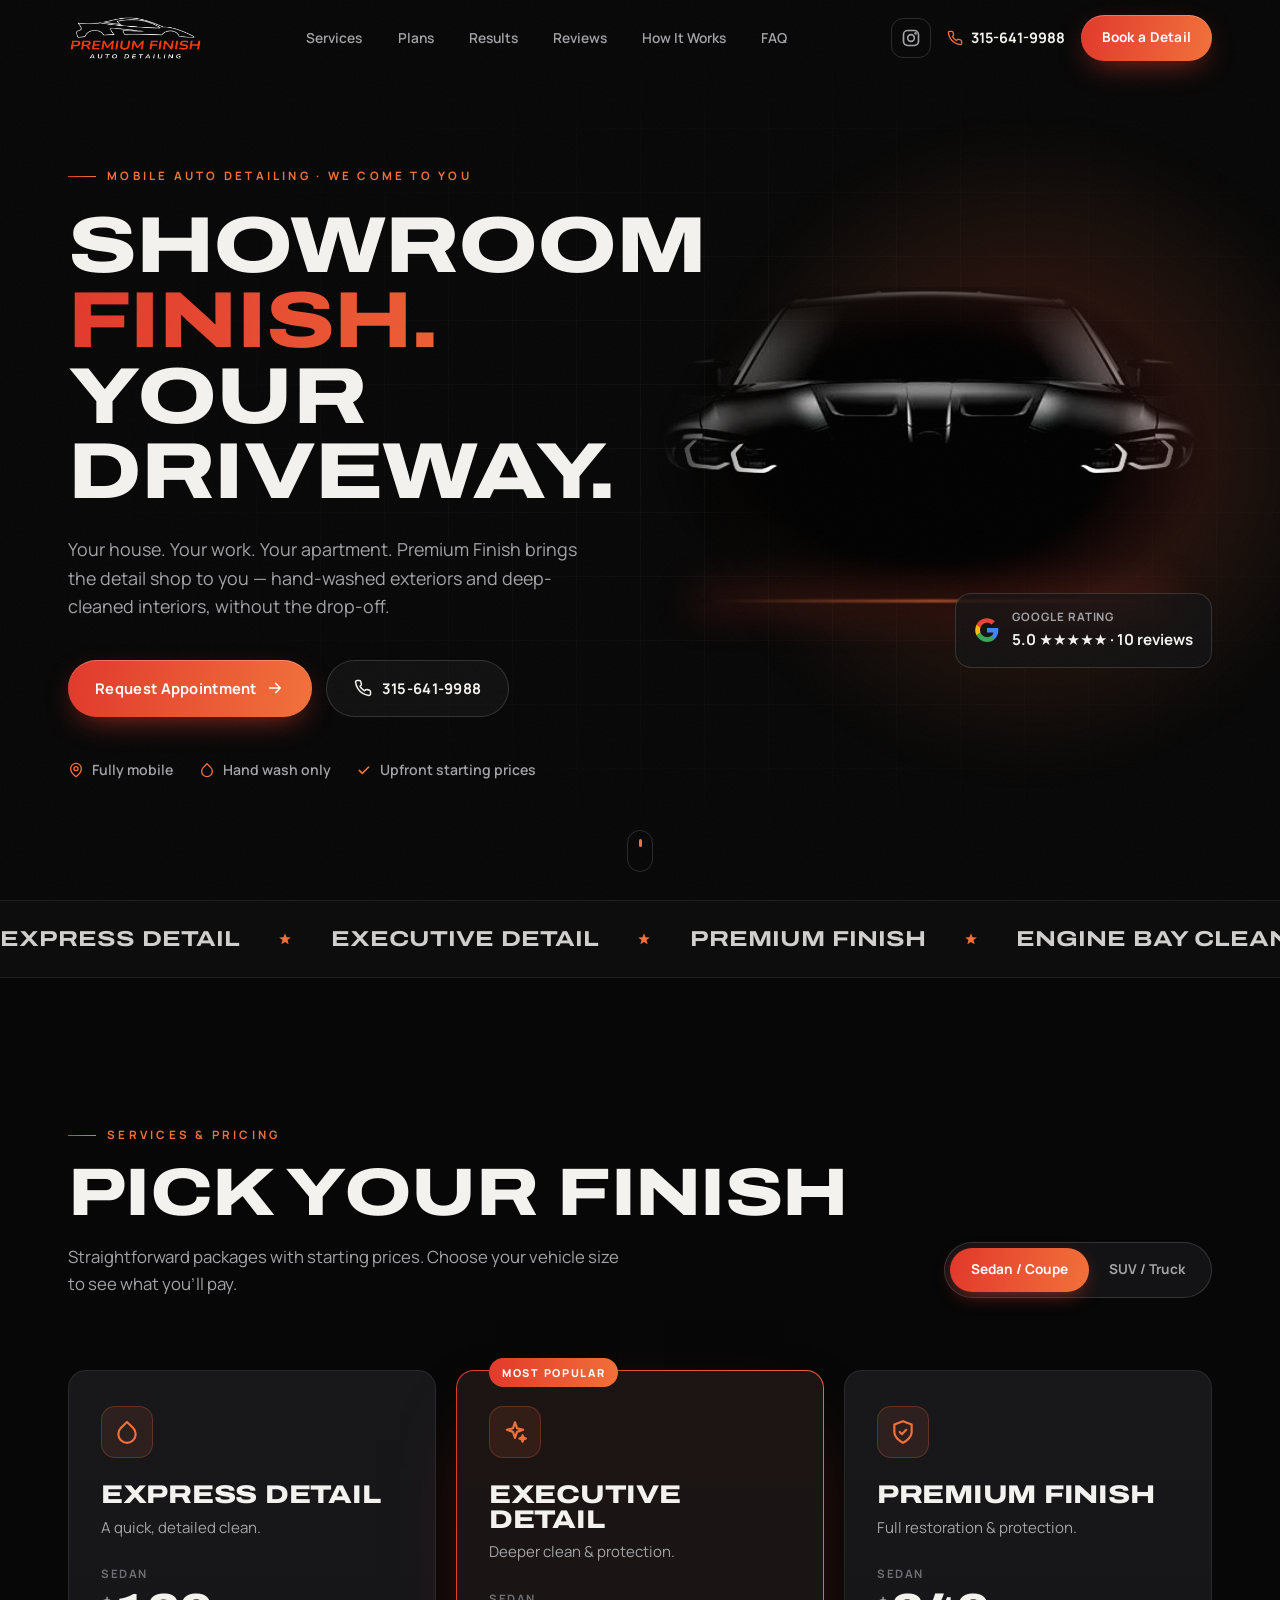
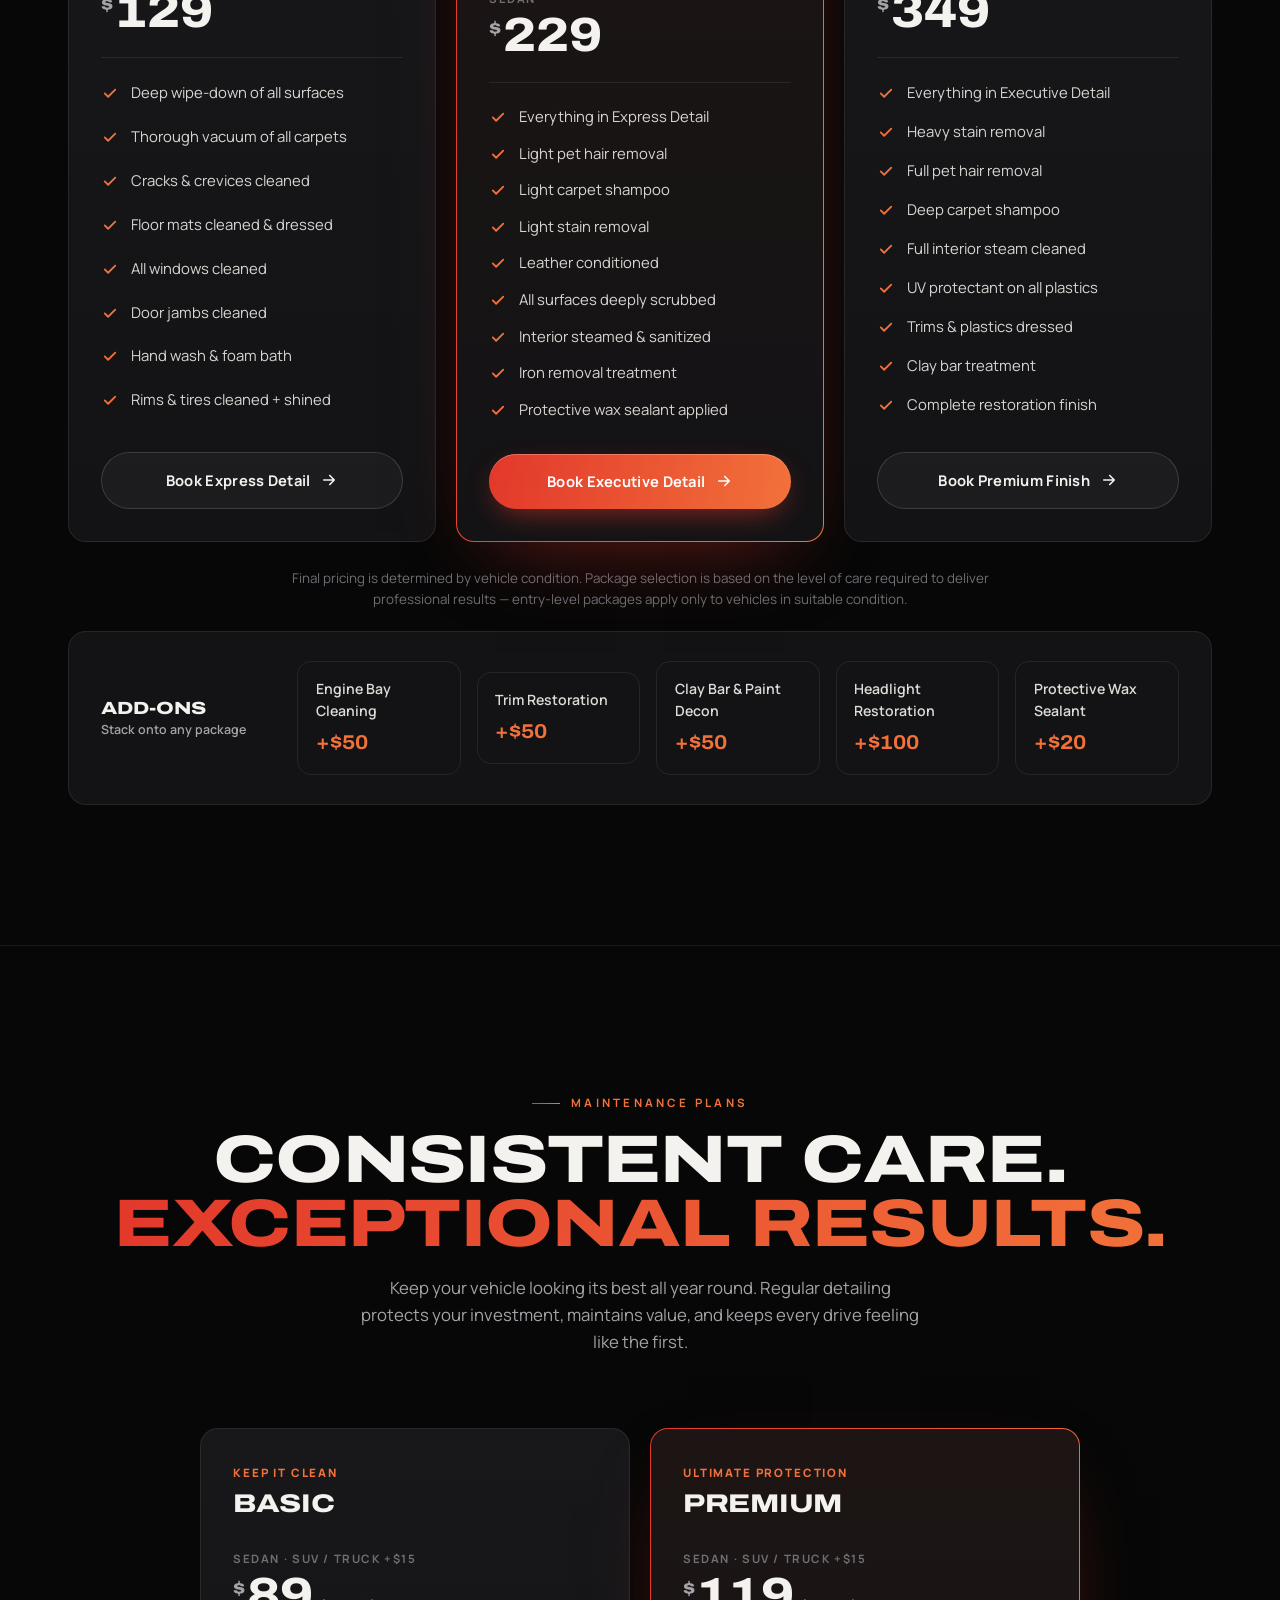
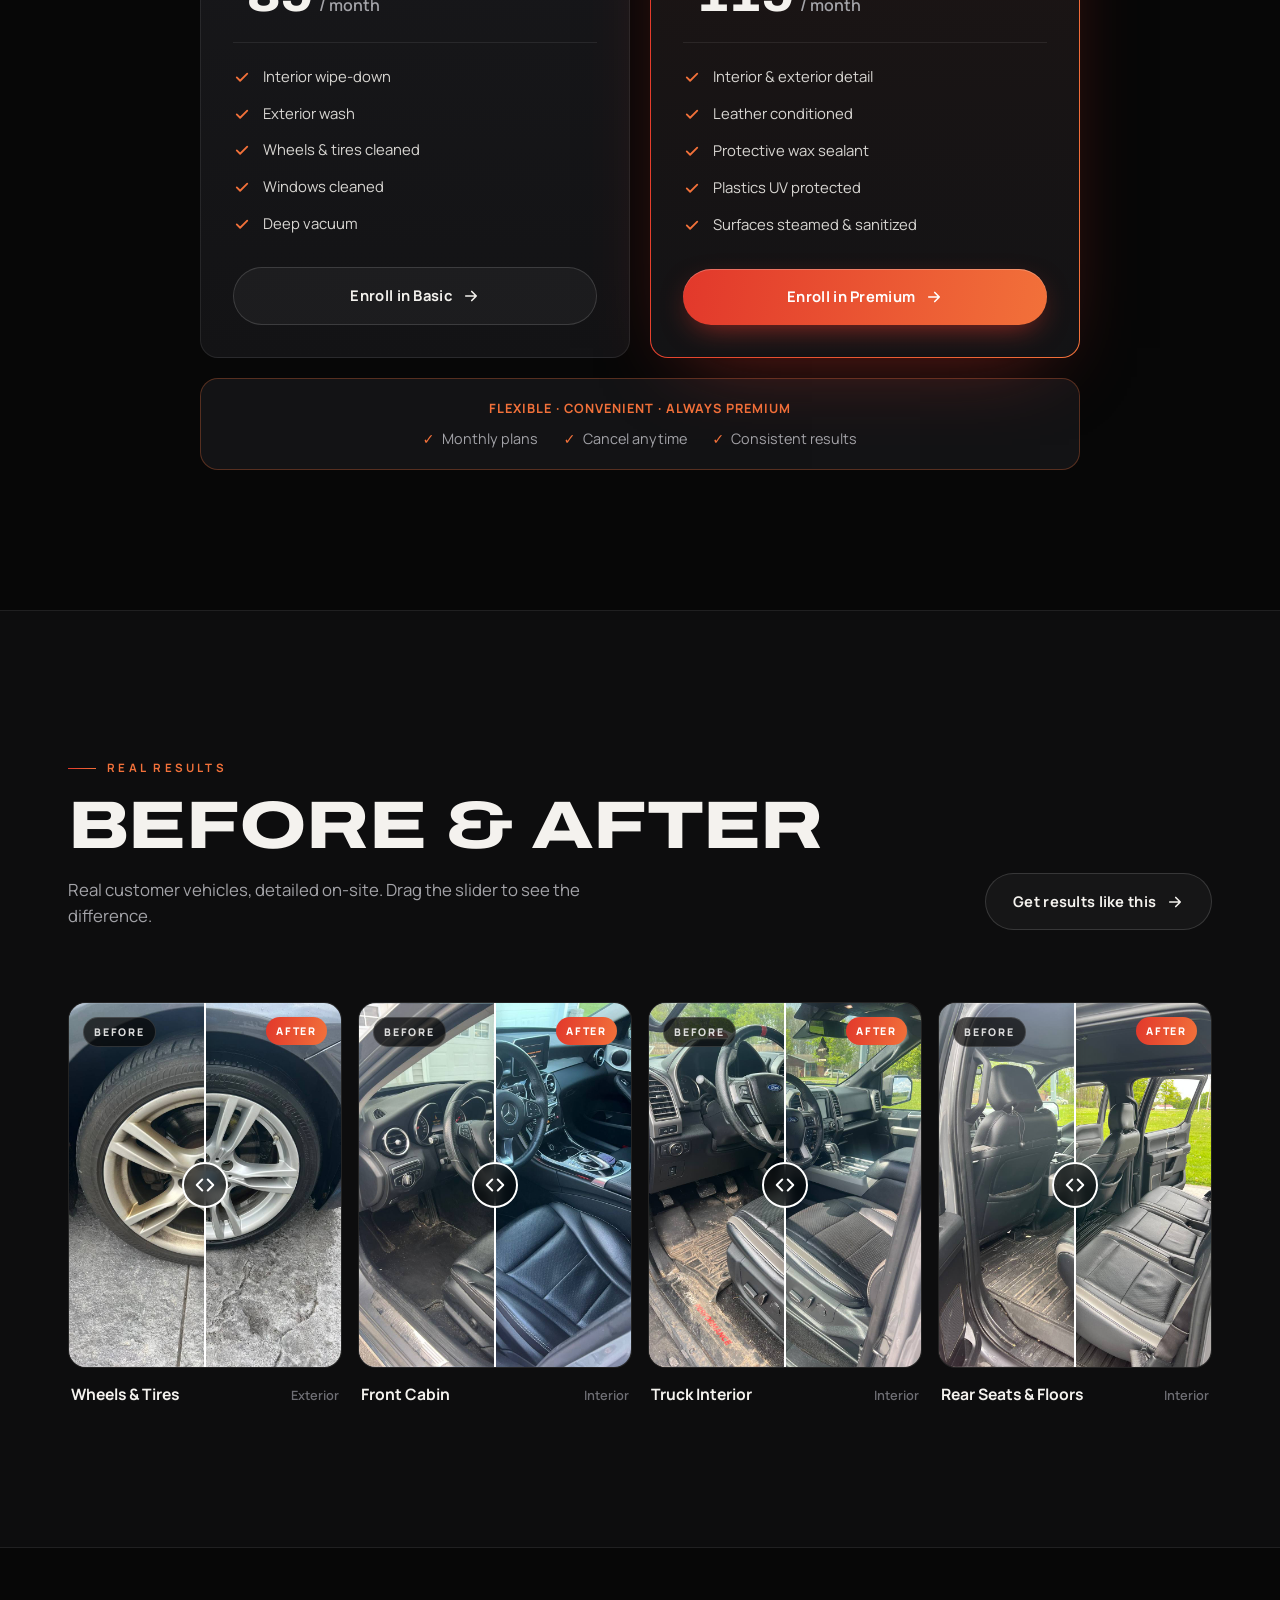
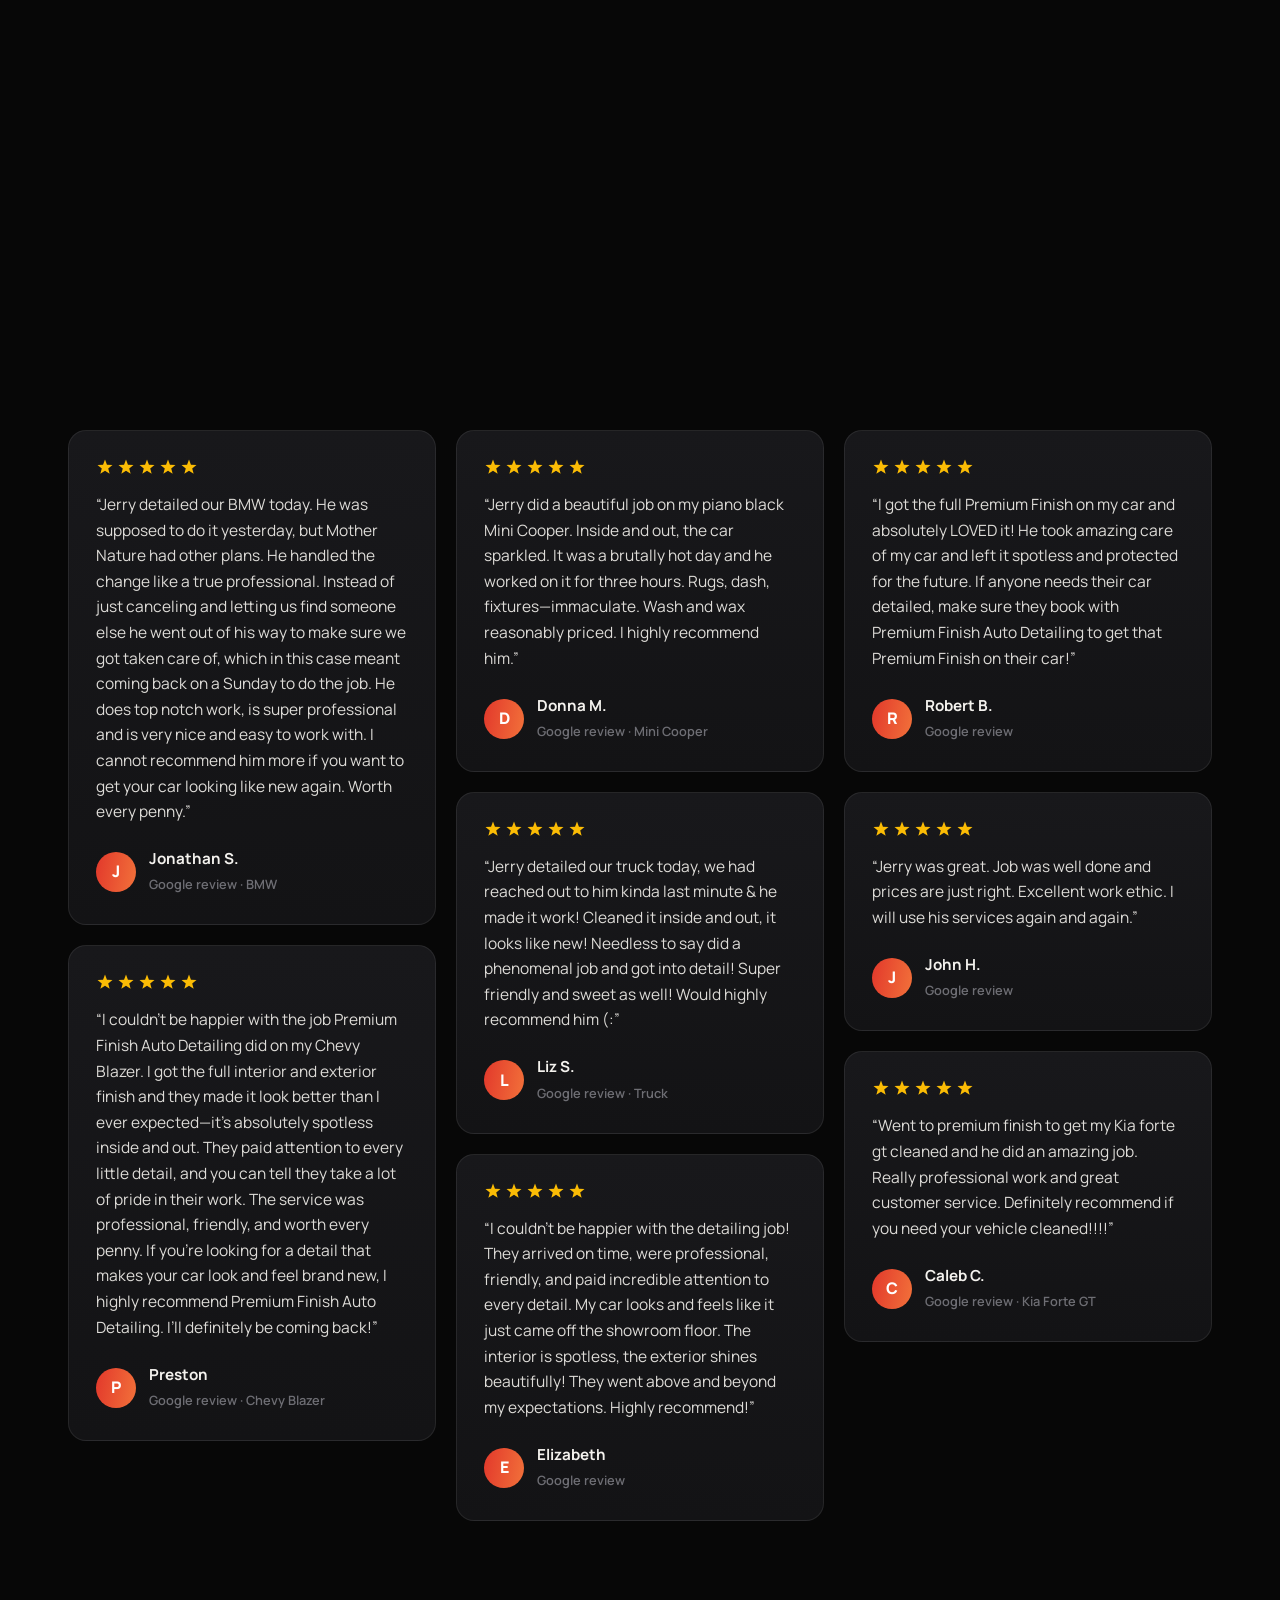
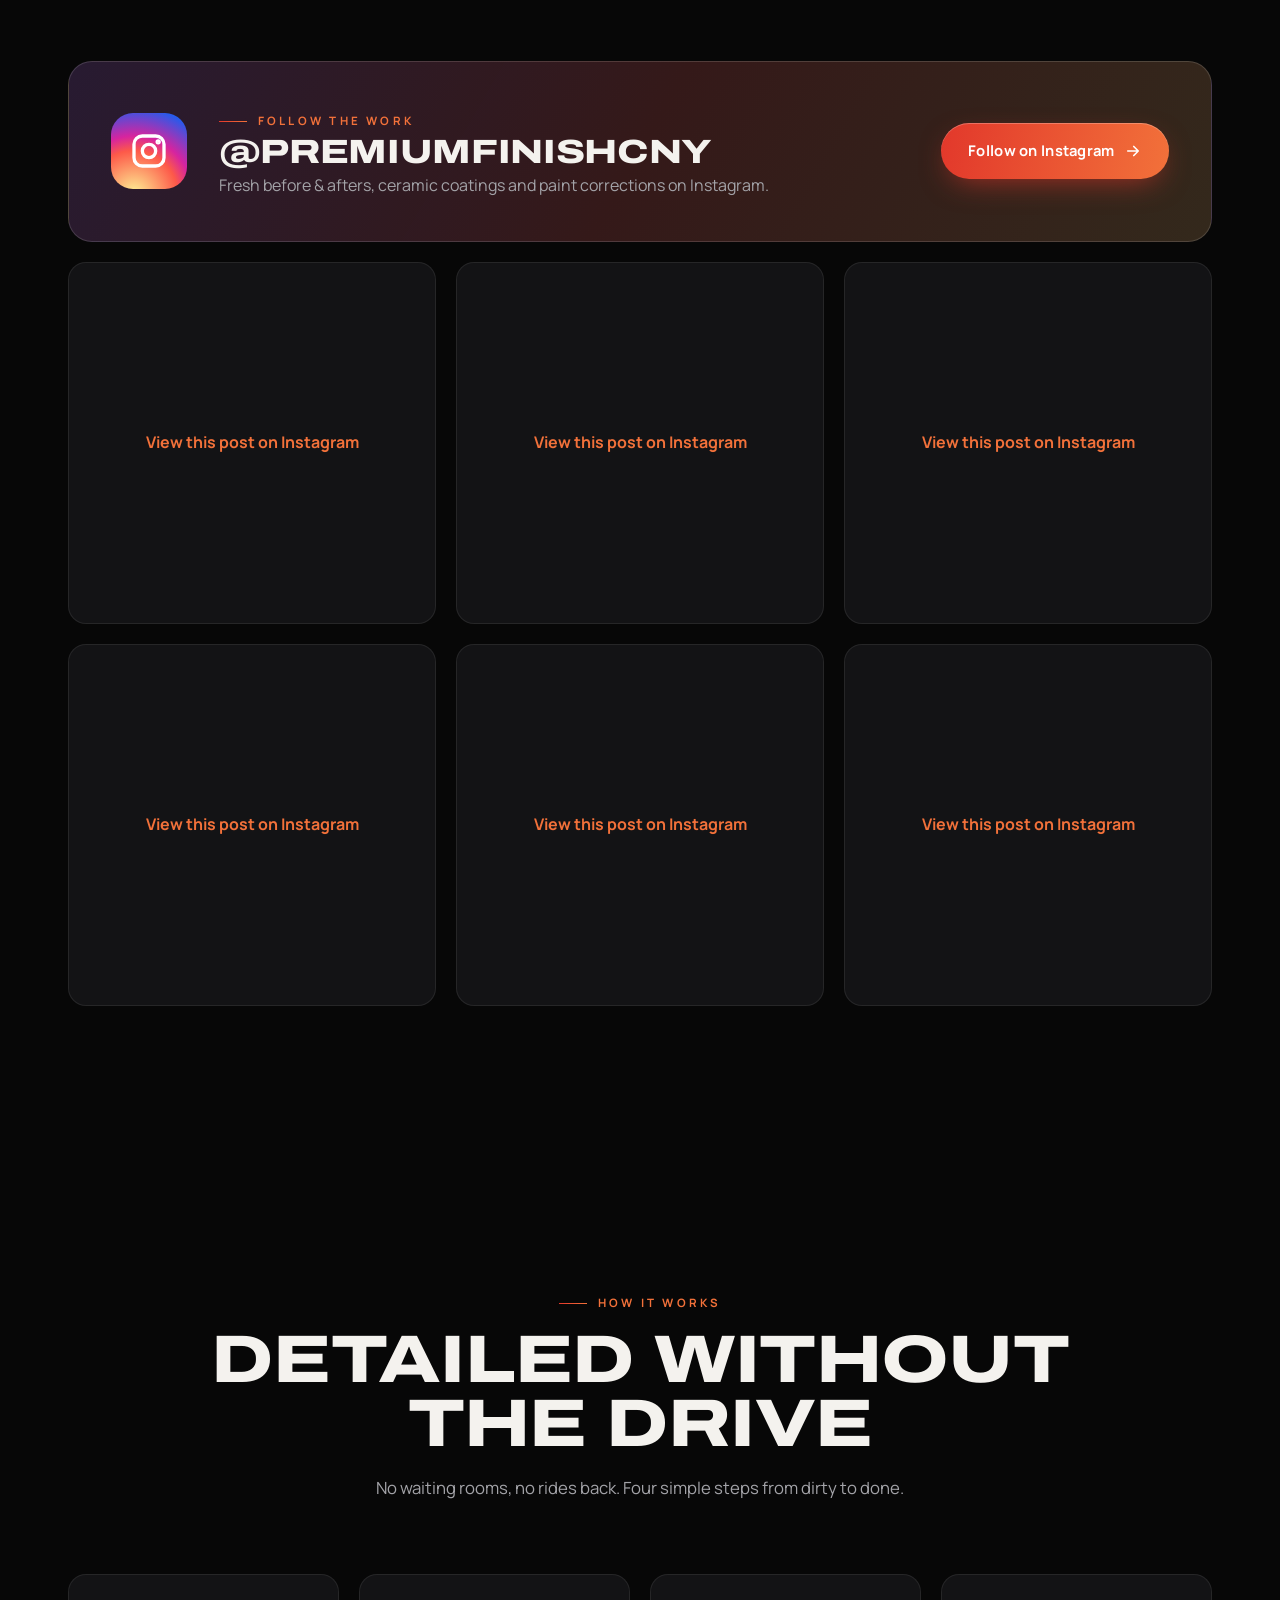
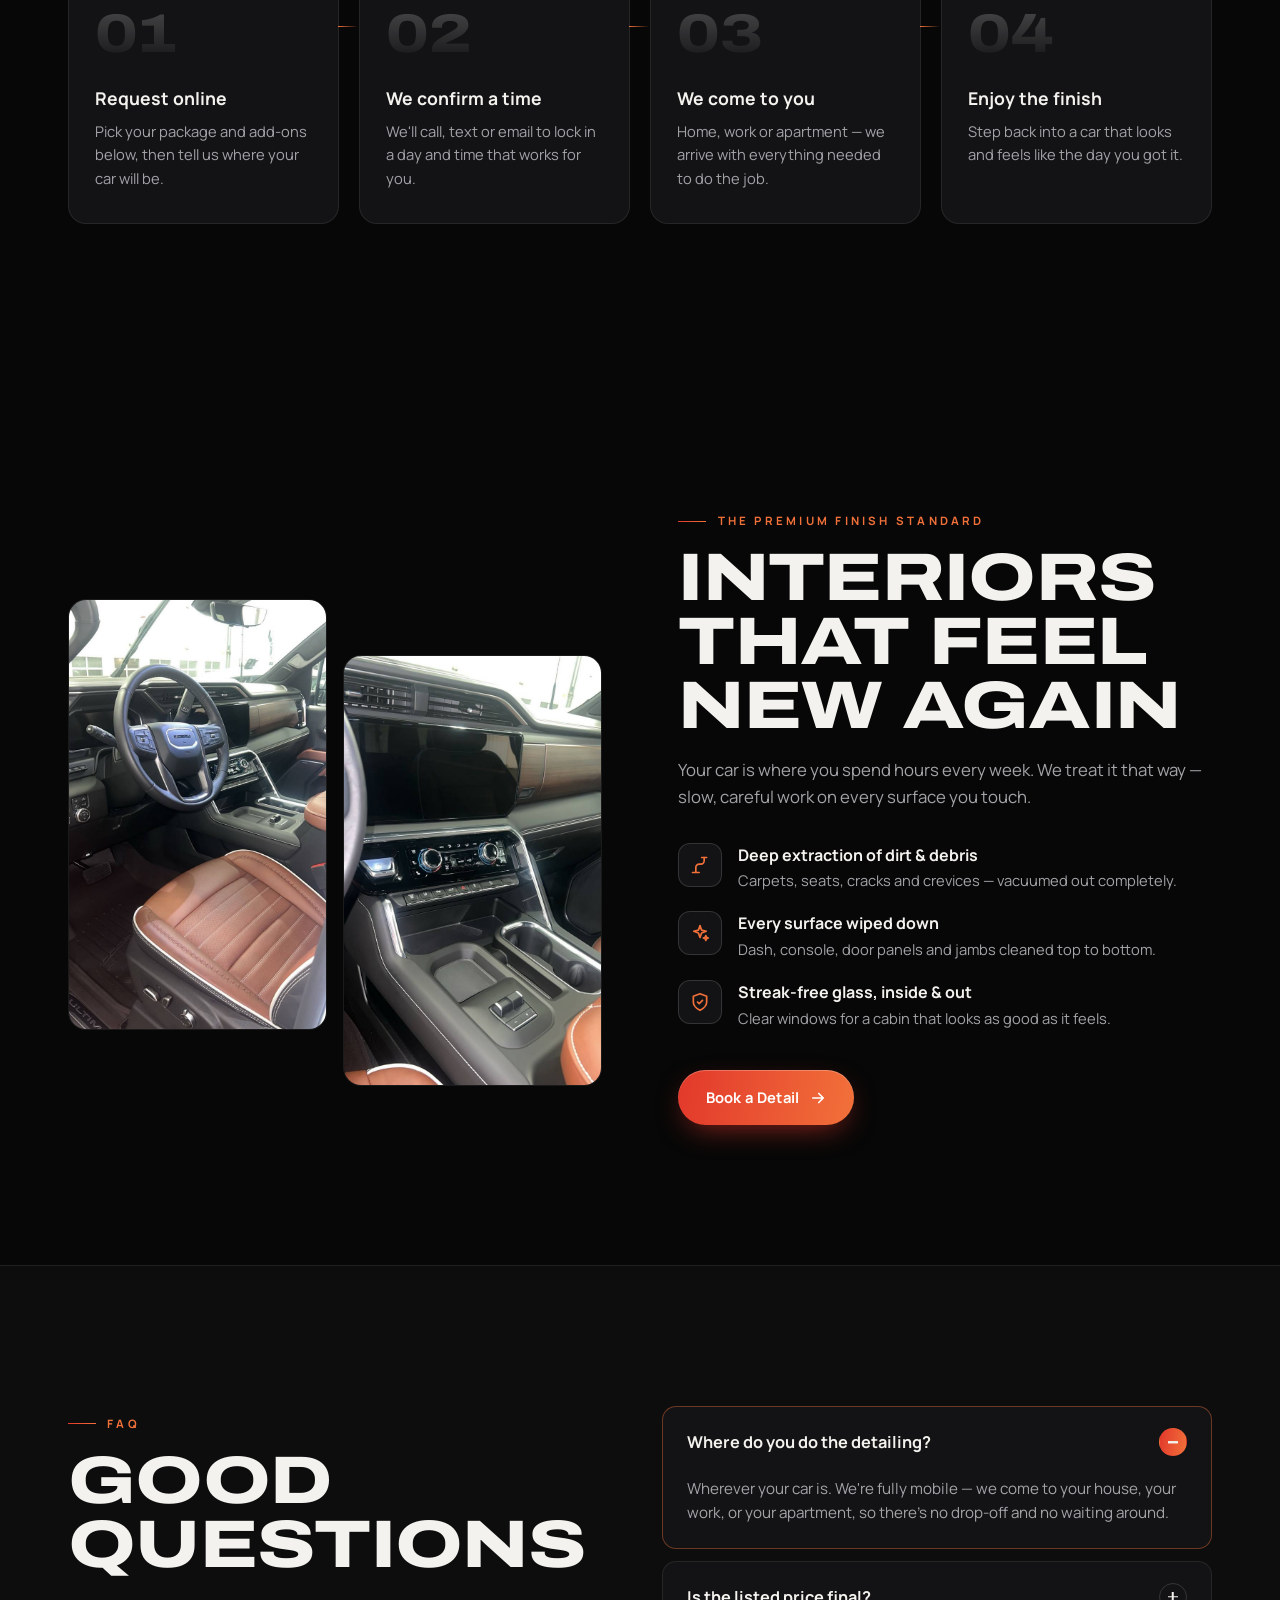
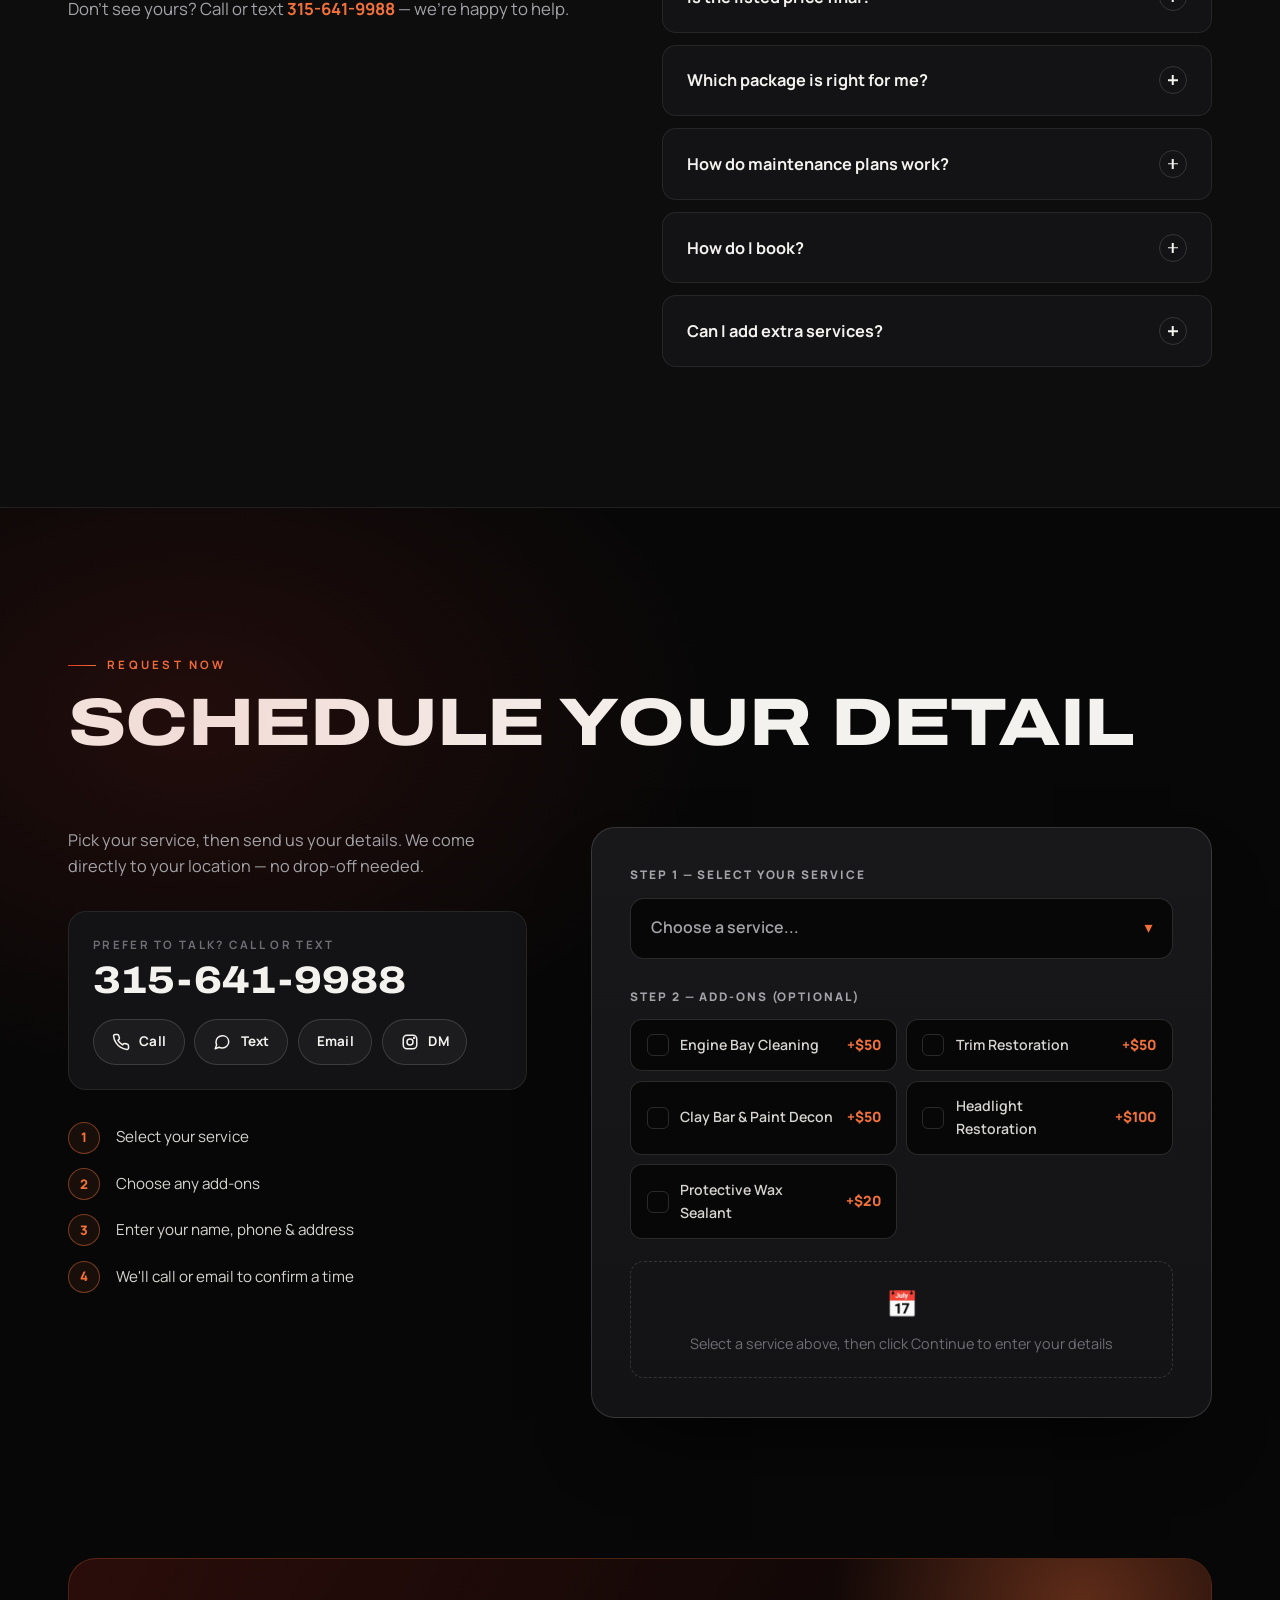
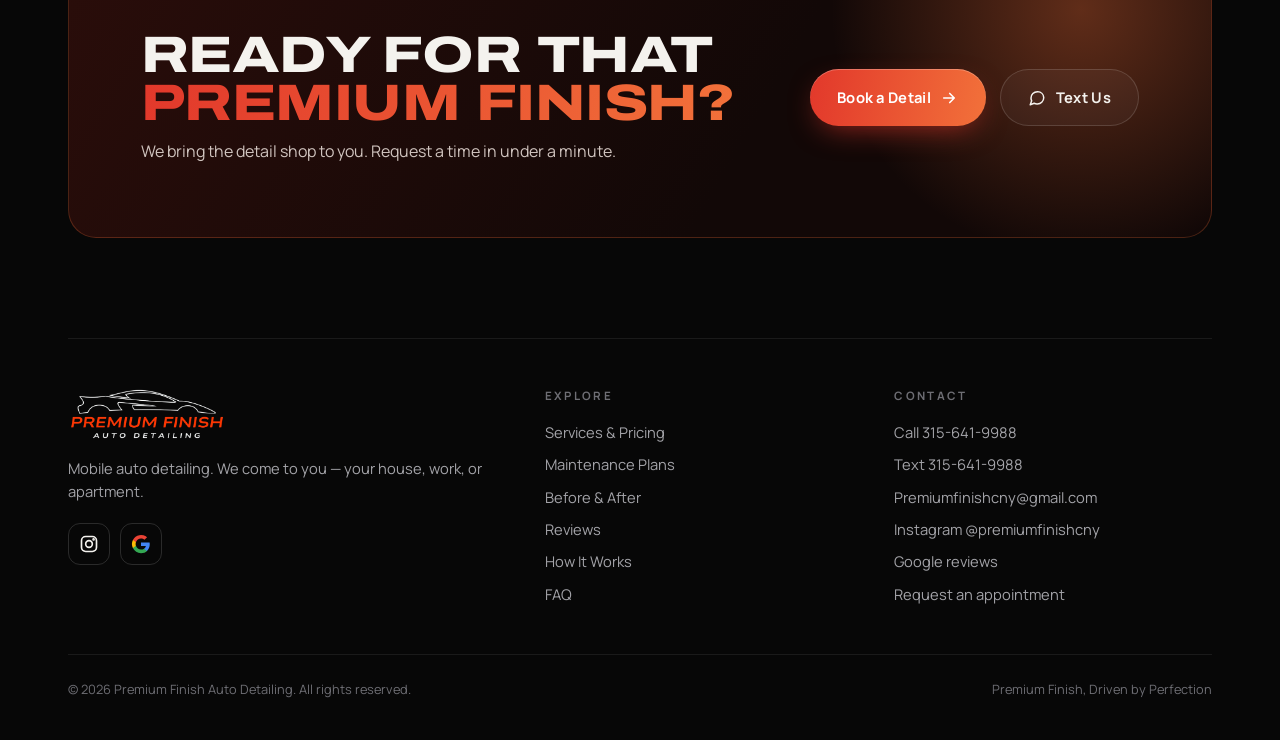
==== commit 5e5b6f95: "Show recent Instagram posts under the Instagram banner Six recent posts via Instagram's official emb" ====
--- a/index.html
+++ b/index.html
@@ -459,6 +459,41 @@
         </span>
         <span class="btn btn-primary">Follow on Instagram <svg class="btn-arrow"><use href="#i-arrow"/></svg></span>
       </a>
+      <!-- Recent posts, shown with Instagram's official embed.
+           To change which posts show: swap the post codes below
+           (the part after instagram.com/p/ in a post's link). -->
+      <div class="ig-grid" id="igGrid">
+        <div class="ig-post">
+          <blockquote class="instagram-media" data-instgrm-permalink="https://www.instagram.com/p/DdJ_2R9FGT7/" data-instgrm-version="14">
+            <a href="https://www.instagram.com/p/DdJ_2R9FGT7/" target="_blank" rel="noopener">View this post on Instagram</a>
+          </blockquote>
+        </div>
+        <div class="ig-post">
+          <blockquote class="instagram-media" data-instgrm-permalink="https://www.instagram.com/p/DbEAFNbROWI/" data-instgrm-version="14">
+            <a href="https://www.instagram.com/p/DbEAFNbROWI/" target="_blank" rel="noopener">View this post on Instagram</a>
+          </blockquote>
+        </div>
+        <div class="ig-post">
+          <blockquote class="instagram-media" data-instgrm-permalink="https://www.instagram.com/p/DbCAFfjFFFf/" data-instgrm-version="14">
+            <a href="https://www.instagram.com/p/DbCAFfjFFFf/" target="_blank" rel="noopener">View this post on Instagram</a>
+          </blockquote>
+        </div>
+        <div class="ig-post">
+          <blockquote class="instagram-media" data-instgrm-permalink="https://www.instagram.com/p/DaeITM7pt04/" data-instgrm-version="14">
+            <a href="https://www.instagram.com/p/DaeITM7pt04/" target="_blank" rel="noopener">View this post on Instagram</a>
+          </blockquote>
+        </div>
+        <div class="ig-post">
+          <blockquote class="instagram-media" data-instgrm-permalink="https://www.instagram.com/p/DabJ4hHlOxm/" data-instgrm-version="14">
+            <a href="https://www.instagram.com/p/DabJ4hHlOxm/" target="_blank" rel="noopener">View this post on Instagram</a>
+          </blockquote>
+        </div>
+        <div class="ig-post">
+          <blockquote class="instagram-media" data-instgrm-permalink="https://www.instagram.com/p/DaVojnBlDqR/" data-instgrm-version="14">
+            <a href="https://www.instagram.com/p/DaVojnBlDqR/" target="_blank" rel="noopener">View this post on Instagram</a>
+          </blockquote>
+        </div>
+      </div>
     </div>
   </section>
 
--- a/css/styles.css
+++ b/css/styles.css
@@ -421,6 +421,14 @@
 .ig-copy strong { display: block; font-size: clamp(1.4rem, 3vw, 2.1rem); margin: .4rem 0 .3rem; }
 .ig-copy > span:last-child { color: var(--muted); }
 
+.ig-grid { display: grid; grid-template-columns: repeat(3, 1fr); gap: 20px; margin-top: 20px; align-items: start; }
+.ig-post { min-width: 0; border-radius: var(--radius); overflow: hidden; background: var(--card); border: 1px solid var(--line); }
+.ig-post .instagram-media { margin: 0 !important; min-width: 0 !important; max-width: none !important; width: 100% !important; border: 0 !important; border-radius: 0 !important; box-shadow: none !important; }
+.ig-post blockquote.instagram-media { min-height: 360px; display: grid; place-items: center; color: var(--muted); }
+.ig-post blockquote.instagram-media a { color: var(--orange); font-weight: 700; text-decoration: none; }
+@media (max-width: 1080px) { .ig-grid { grid-template-columns: repeat(2, 1fr); } }
+@media (max-width: 640px)  { .ig-grid { grid-template-columns: 1fr; } .ig-post:nth-child(n+4) { display: none; } }
+
 .nav-ig { display: grid; place-items: center; width: 40px; height: 40px; border-radius: 12px; color: var(--muted); border: 1px solid var(--line-2); transition: color .2s, border-color .2s; }
 .nav-ig:hover { color: var(--text); border-color: rgba(255,255,255,.3); }
 .nav-ig svg { width: 20px; height: 20px; }
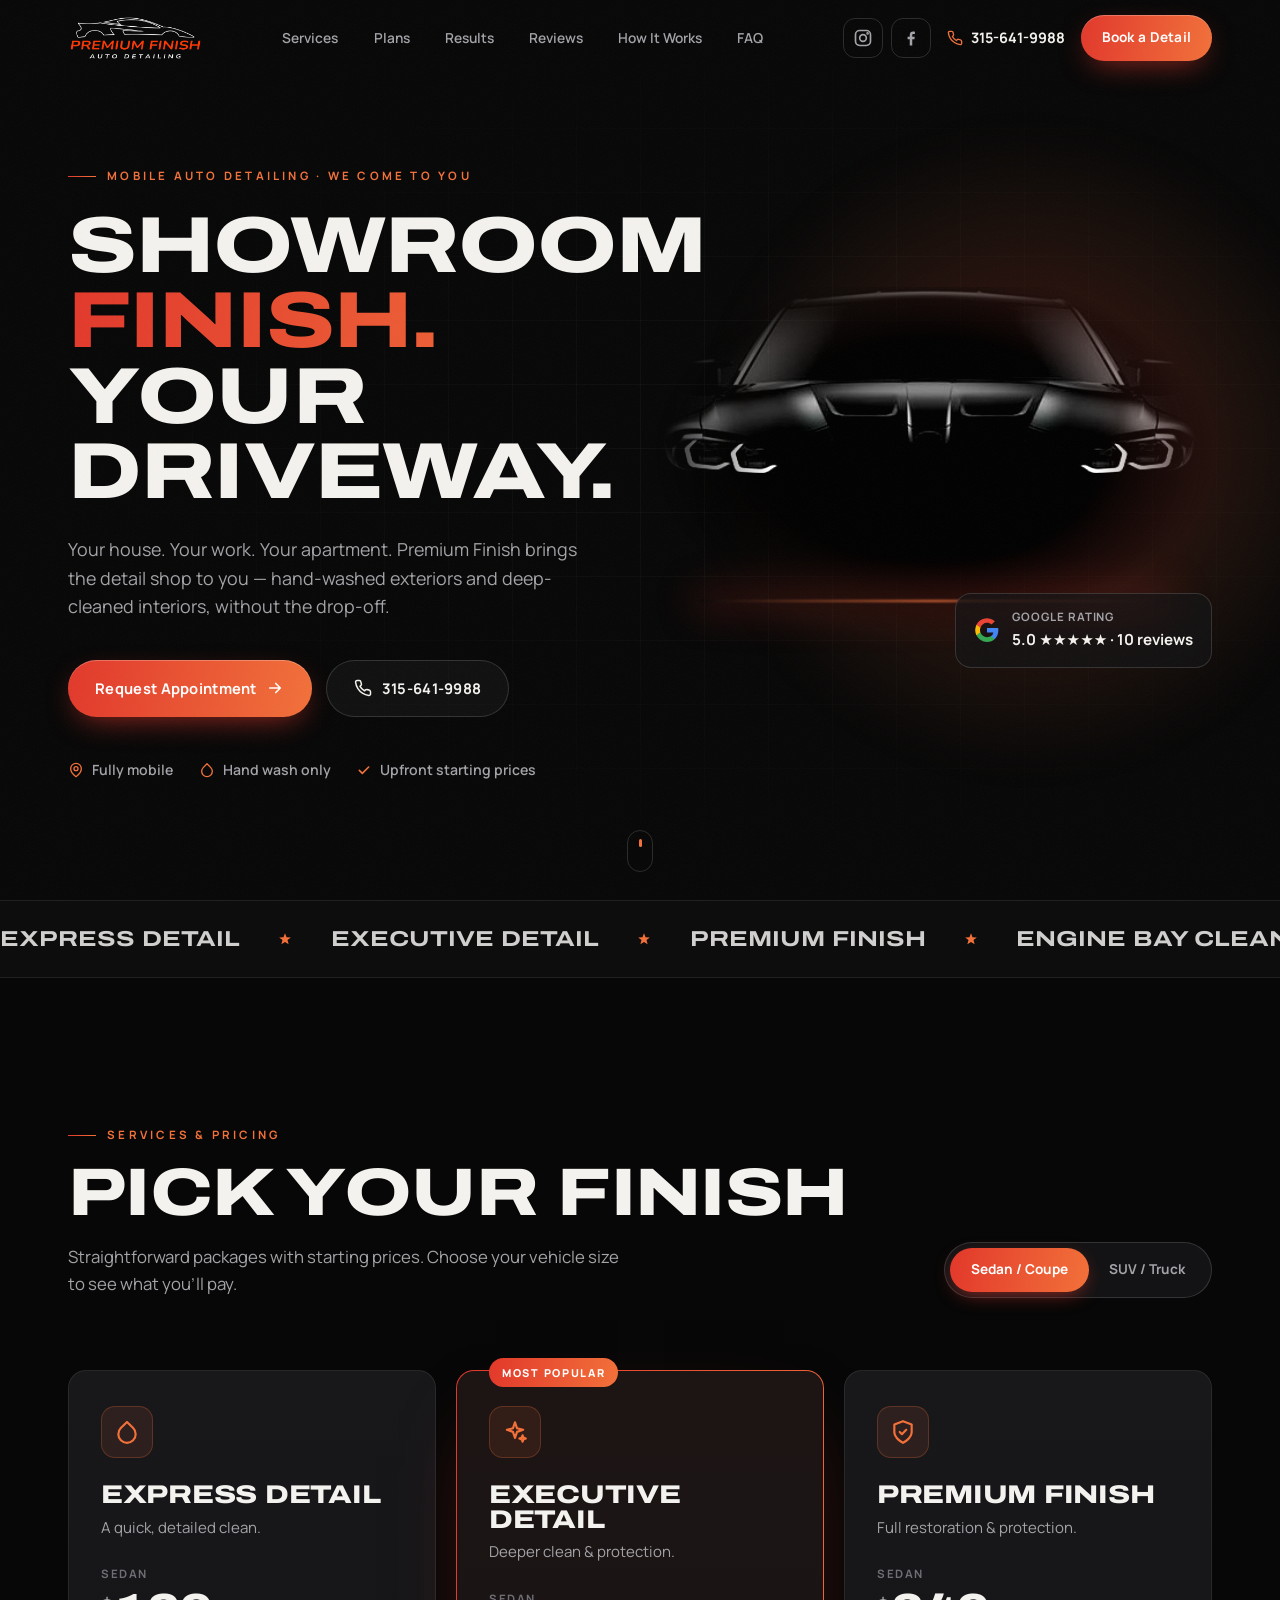
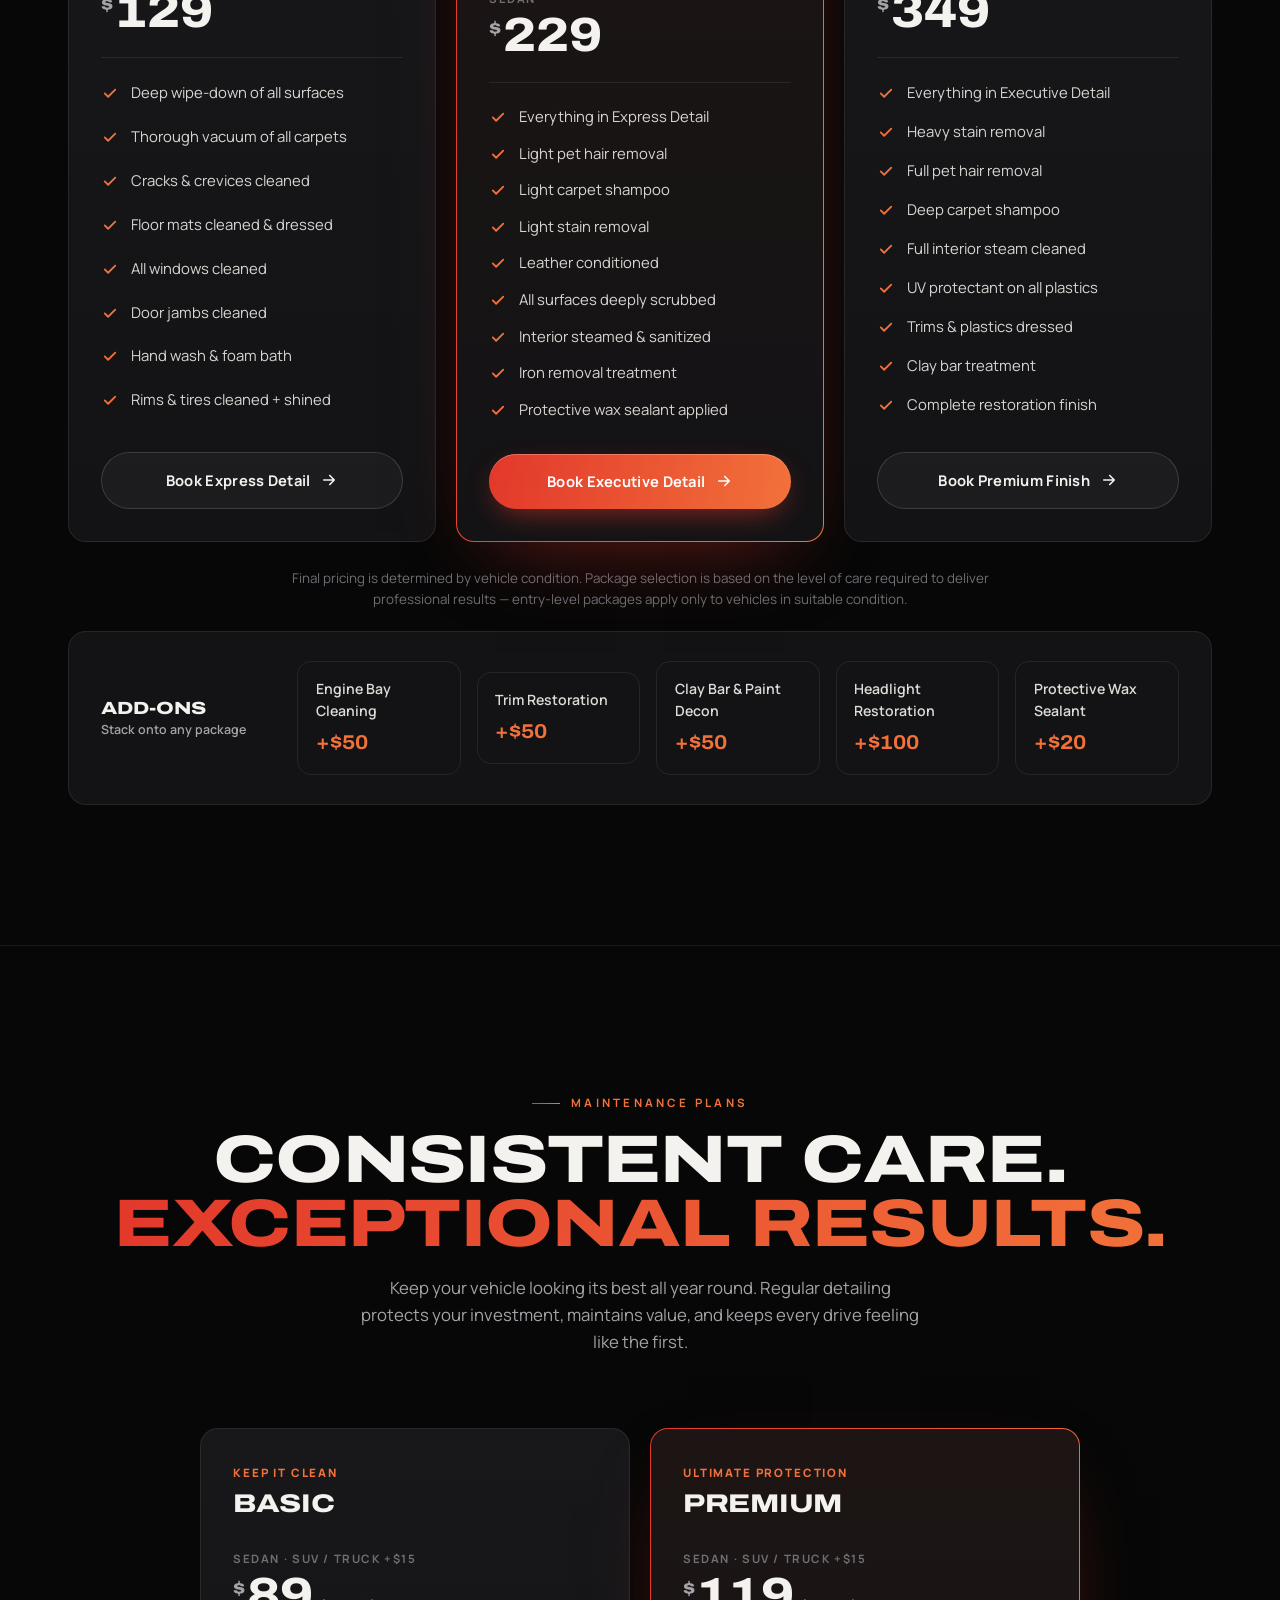
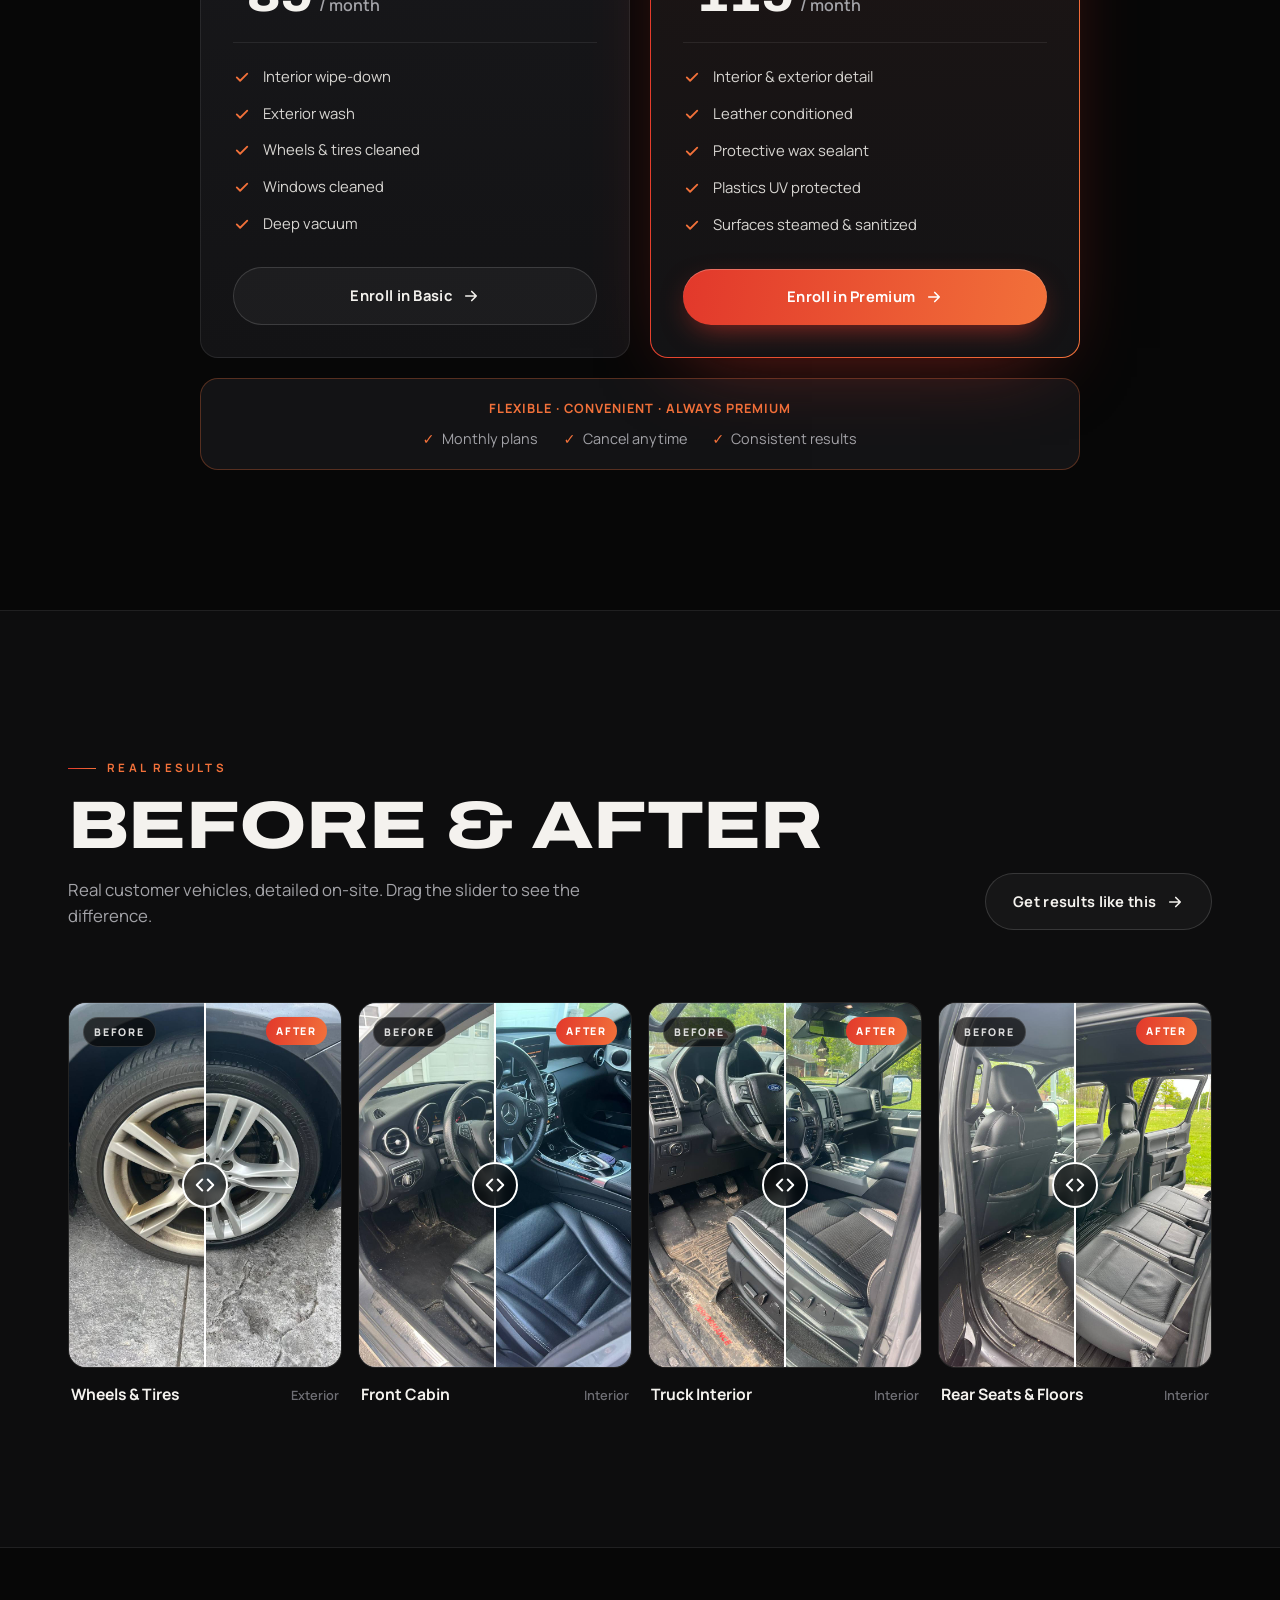
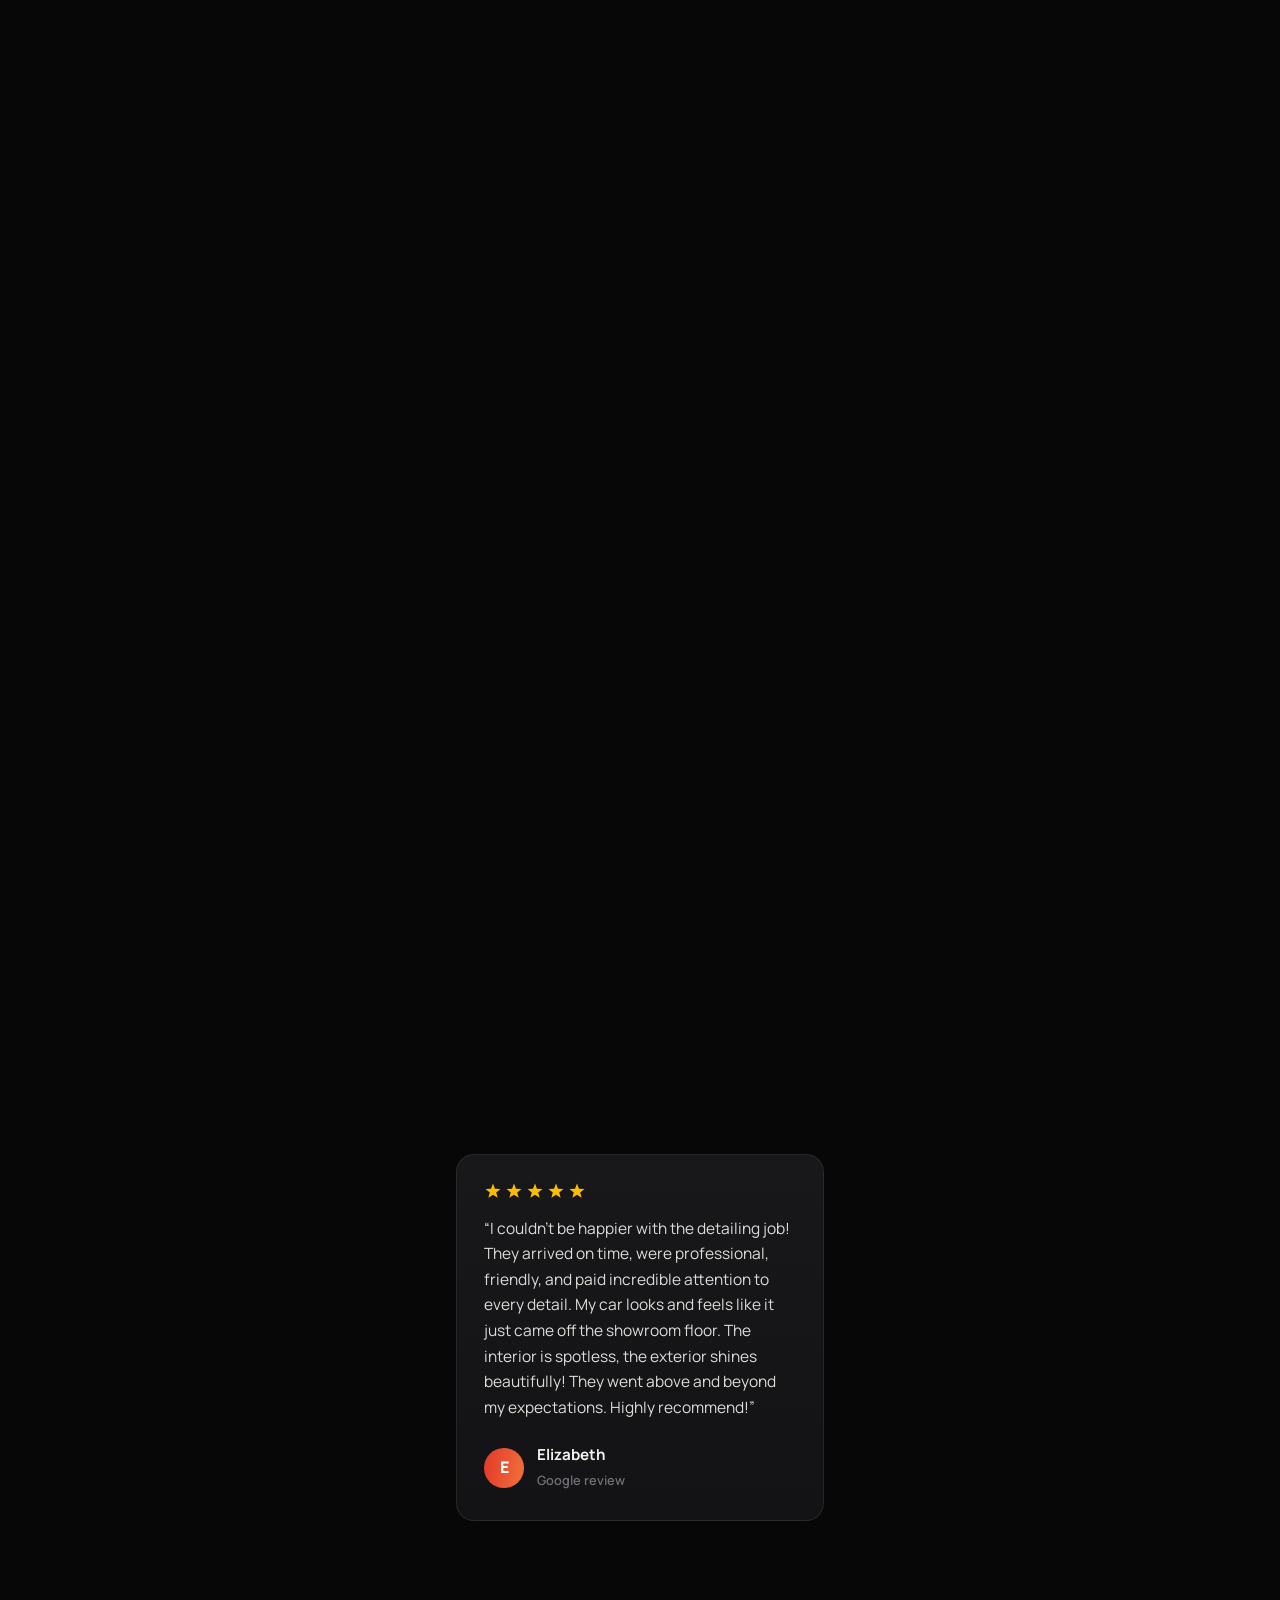
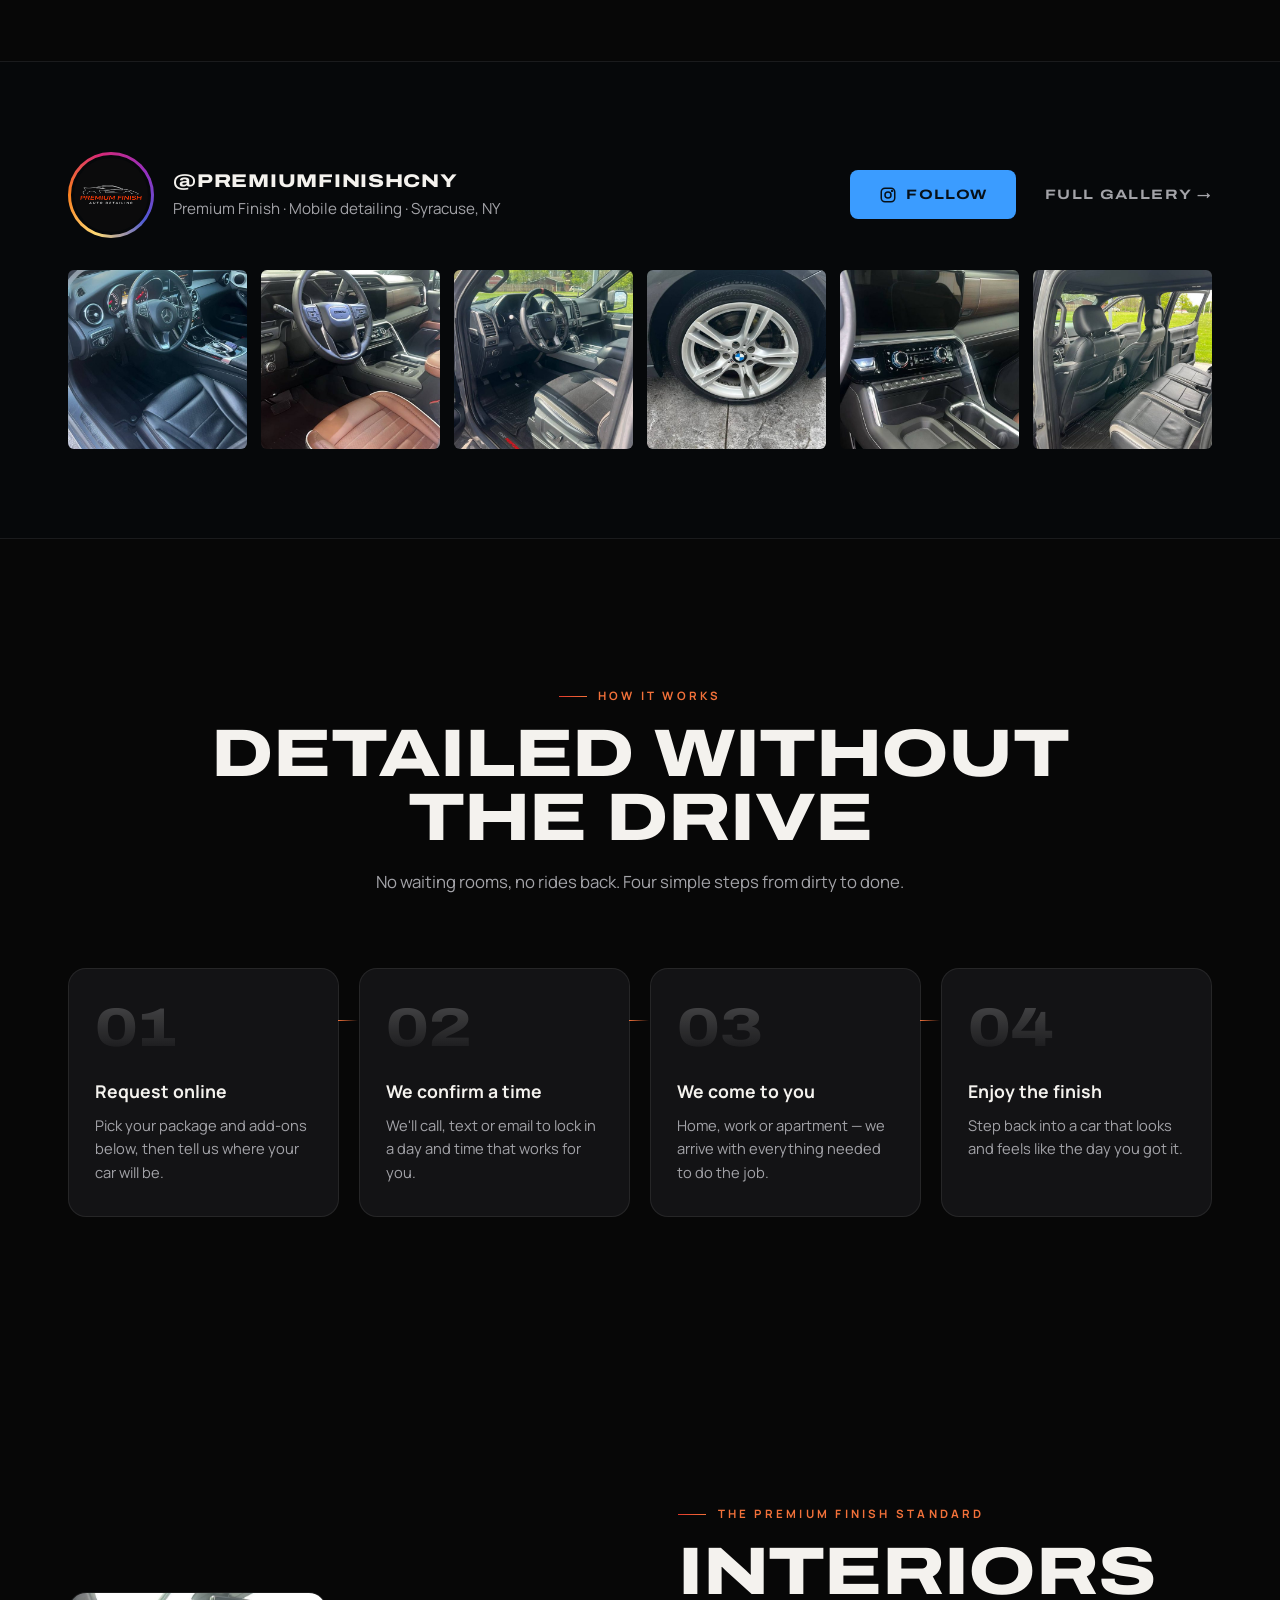
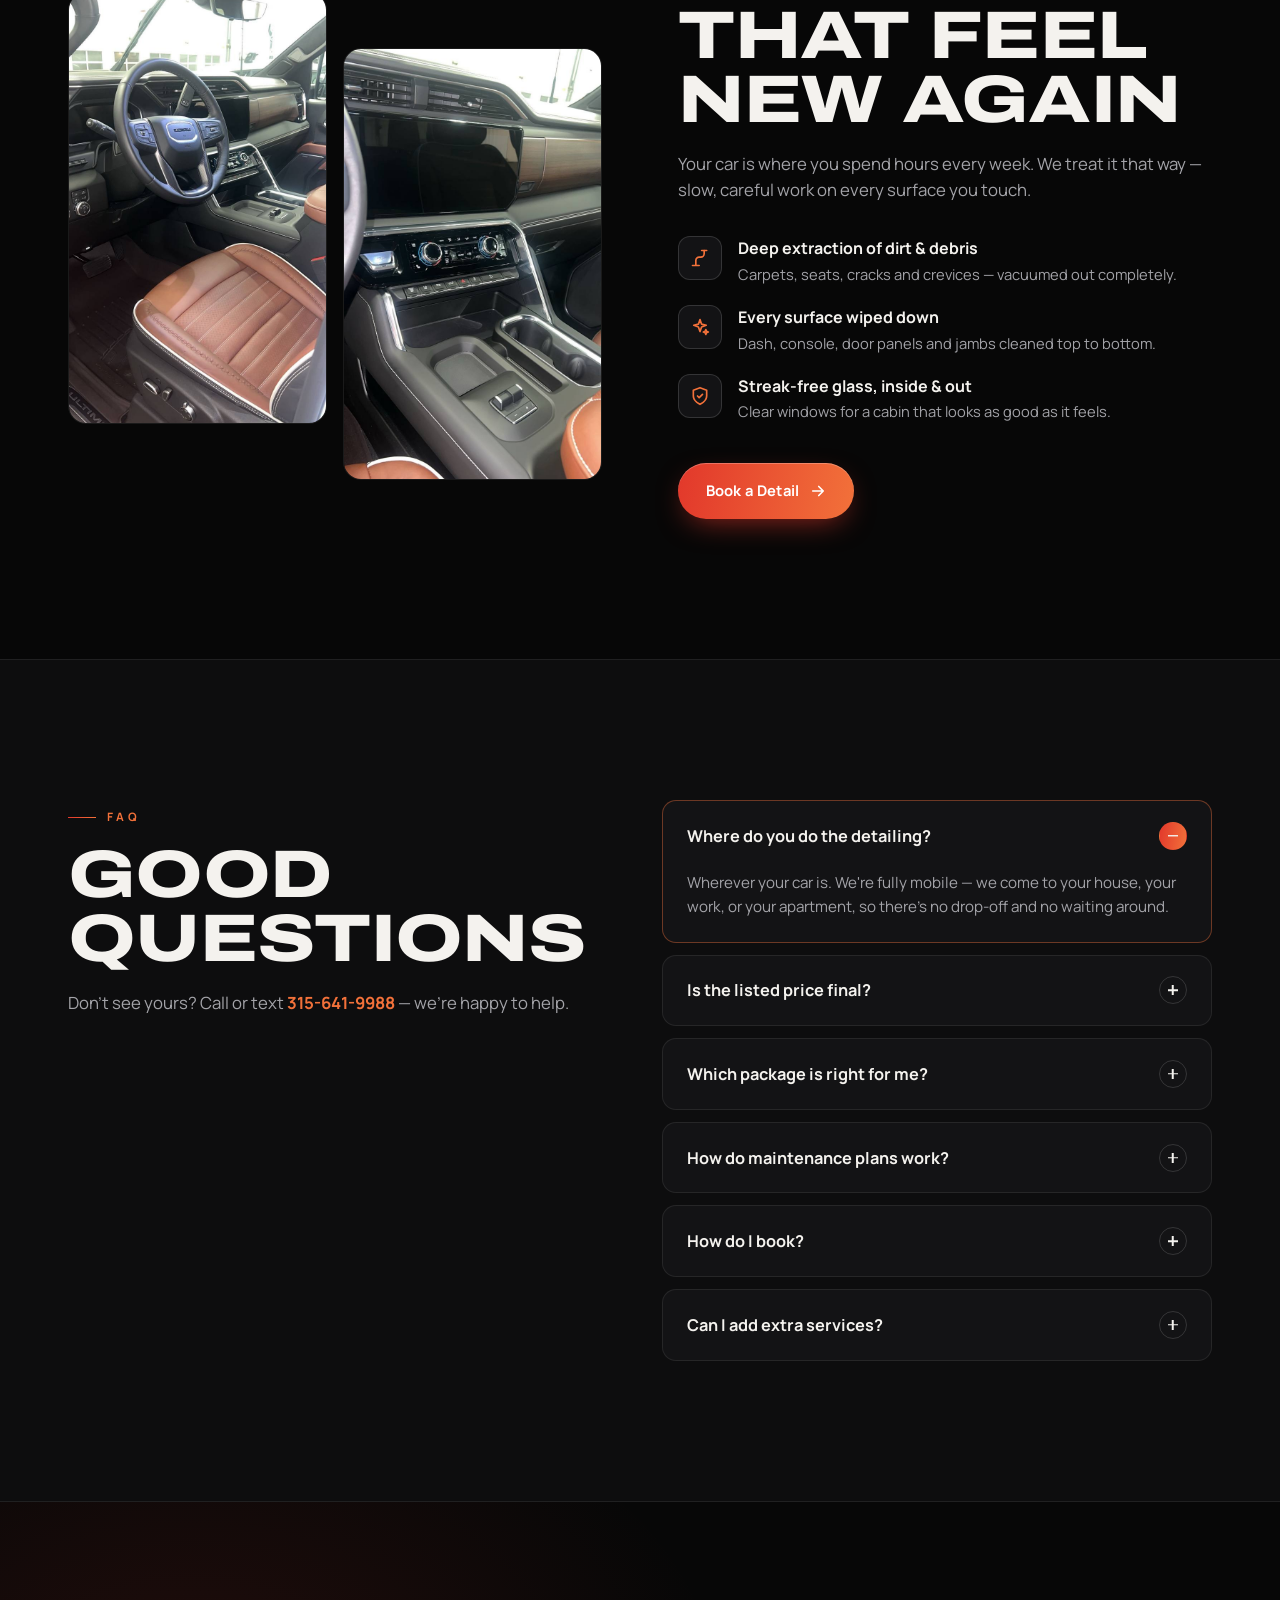
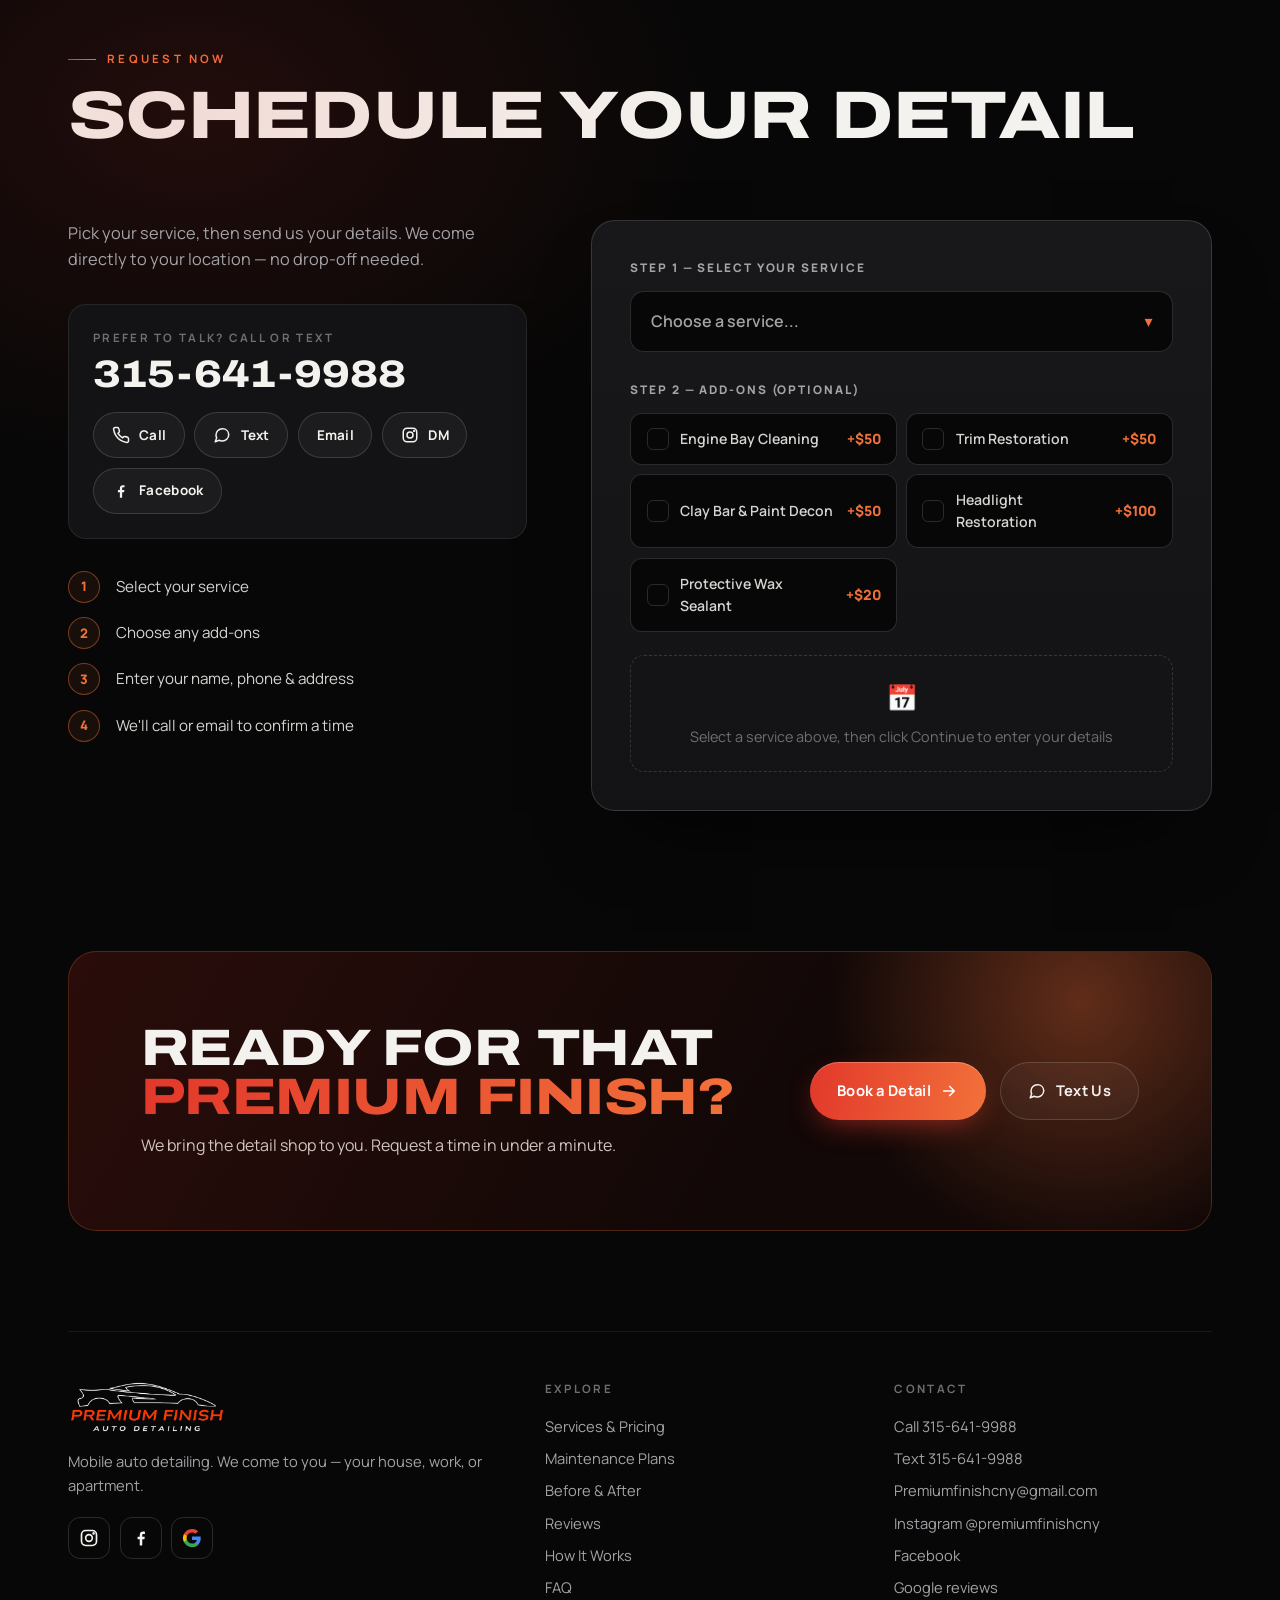
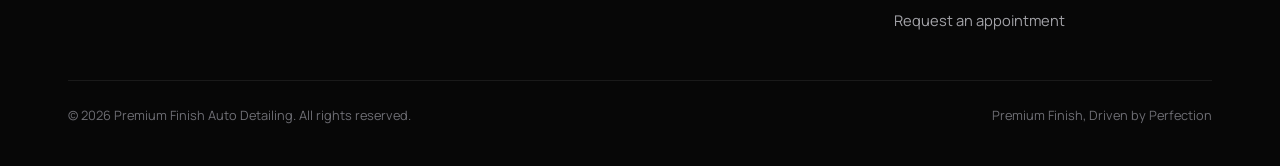
==== commit 8b70ce42: "Redo Instagram section as profile header with photo strip; add Facebook Replace the embedded Instagr" ====
--- a/index.html
+++ b/index.html
@@ -47,6 +47,7 @@
     <symbol id="i-vac" viewBox="0 0 24 24" fill="none" stroke="currentColor" stroke-width="2" stroke-linecap="round" stroke-linejoin="round"><path d="M3 21h8M7 21v-6a4 4 0 0 1 4-4h2a4 4 0 0 0 4-4V3"/><path d="M14 3h6"/></symbol>
     <symbol id="i-shield" viewBox="0 0 24 24" fill="none" stroke="currentColor" stroke-width="2" stroke-linecap="round" stroke-linejoin="round"><path d="M12 22s8-4 8-10V5l-8-3-8 3v7c0 6 8 10 8 10z"/><path d="M9 12l2 2 4-4"/></symbol>
     <symbol id="i-insta" viewBox="0 0 24 24" fill="none" stroke="currentColor" stroke-width="2" stroke-linecap="round" stroke-linejoin="round"><rect x="3" y="3" width="18" height="18" rx="5"/><circle cx="12" cy="12" r="4"/><circle cx="17.5" cy="6.5" r=".6" fill="currentColor"/></symbol>
+    <symbol id="i-fb" viewBox="0 0 24 24" fill="currentColor"><path d="M13.5 21v-7.5h2.6l.4-3h-3V8.6c0-.9.3-1.5 1.6-1.5h1.6V4.4c-.3 0-1.2-.1-2.3-.1-2.3 0-3.9 1.4-3.9 4v2.2H7.9v3h2.6V21z"/></symbol>
     <symbol id="i-google" viewBox="0 0 24 24"><path fill="#4285F4" d="M22.5 12.3c0-.8-.1-1.5-.2-2.2H12v4.2h5.9a5 5 0 0 1-2.2 3.3v2.7h3.5c2-1.9 3.3-4.7 3.3-8z"/><path fill="#34A853" d="M12 23c3 0 5.5-1 7.2-2.7l-3.5-2.7c-1 .7-2.2 1-3.7 1-2.8 0-5.2-1.9-6.1-4.5H2.3v2.8A11 11 0 0 0 12 23z"/><path fill="#FBBC05" d="M5.9 14.1a6.6 6.6 0 0 1 0-4.2V7.1H2.3a11 11 0 0 0 0 9.8z"/><path fill="#EA4335" d="M12 5.4c1.6 0 3 .6 4.2 1.6l3.1-3.1A11 11 0 0 0 2.3 7.1l3.6 2.8C6.8 7.3 9.2 5.4 12 5.4z"/></symbol>
   </svg>
 
@@ -70,6 +71,7 @@
       </ul>
       <div class="nav-cta">
         <a class="nav-ig" href="https://www.instagram.com/premiumfinishcny/" target="_blank" rel="noopener" aria-label="Instagram"><svg><use href="#i-insta"/></svg></a>
+        <a class="nav-ig" href="https://www.facebook.com/premiumfinishautodetailing" target="_blank" rel="noopener" aria-label="Facebook"><svg><use href="#i-fb"/></svg></a>
         <a class="nav-phone" href="tel:+13156419988"><svg><use href="#i-phone"/></svg>315-641-9988</a>
         <a class="btn btn-primary" href="#booking">Book a Detail</a>
         <button class="burger" id="burger" aria-label="Open menu" aria-expanded="false" aria-controls="mobileMenu">
@@ -450,49 +452,46 @@
   ============================================================ -->
   <section id="instagram">
     <div class="wrap">
-      <a class="ig-band r" href="https://www.instagram.com/premiumfinishcny/" target="_blank" rel="noopener">
-        <span class="ig-icon"><svg><use href="#i-insta"/></svg></span>
-        <span class="ig-copy">
-          <span class="eyebrow">Follow the work</span>
-          <strong class="h-display">@premiumfinishcny</strong>
-          <span>Fresh before &amp; afters, ceramic coatings and paint corrections on Instagram.</span>
-        </span>
-        <span class="btn btn-primary">Follow on Instagram <svg class="btn-arrow"><use href="#i-arrow"/></svg></span>
-      </a>
-      <!-- Recent posts, shown with Instagram's official embed.
-           To change which posts show: swap the post codes below
-           (the part after instagram.com/p/ in a post's link). -->
-      <div class="ig-grid" id="igGrid">
-        <div class="ig-post">
-          <blockquote class="instagram-media" data-instgrm-permalink="https://www.instagram.com/p/DdJ_2R9FGT7/" data-instgrm-version="14">
-            <a href="https://www.instagram.com/p/DdJ_2R9FGT7/" target="_blank" rel="noopener">View this post on Instagram</a>
-          </blockquote>
-        </div>
-        <div class="ig-post">
-          <blockquote class="instagram-media" data-instgrm-permalink="https://www.instagram.com/p/DbEAFNbROWI/" data-instgrm-version="14">
-            <a href="https://www.instagram.com/p/DbEAFNbROWI/" target="_blank" rel="noopener">View this post on Instagram</a>
-          </blockquote>
-        </div>
-        <div class="ig-post">
-          <blockquote class="instagram-media" data-instgrm-permalink="https://www.instagram.com/p/DbCAFfjFFFf/" data-instgrm-version="14">
-            <a href="https://www.instagram.com/p/DbCAFfjFFFf/" target="_blank" rel="noopener">View this post on Instagram</a>
-          </blockquote>
-        </div>
-        <div class="ig-post">
-          <blockquote class="instagram-media" data-instgrm-permalink="https://www.instagram.com/p/DaeITM7pt04/" data-instgrm-version="14">
-            <a href="https://www.instagram.com/p/DaeITM7pt04/" target="_blank" rel="noopener">View this post on Instagram</a>
-          </blockquote>
-        </div>
-        <div class="ig-post">
-          <blockquote class="instagram-media" data-instgrm-permalink="https://www.instagram.com/p/DabJ4hHlOxm/" data-instgrm-version="14">
-            <a href="https://www.instagram.com/p/DabJ4hHlOxm/" target="_blank" rel="noopener">View this post on Instagram</a>
-          </blockquote>
-        </div>
-        <div class="ig-post">
-          <blockquote class="instagram-media" data-instgrm-permalink="https://www.instagram.com/p/DaVojnBlDqR/" data-instgrm-version="14">
-            <a href="https://www.instagram.com/p/DaVojnBlDqR/" target="_blank" rel="noopener">View this post on Instagram</a>
-          </blockquote>
-        </div>
+      <div class="ig-head r">
+        <a class="ig-profile" href="https://www.instagram.com/premiumfinishcny/" target="_blank" rel="noopener">
+          <span class="ig-avatar"><img src="images/logo.png" alt=""></span>
+          <span>
+            <strong>@premiumfinishcny</strong>
+            <span>Premium Finish · Mobile detailing · Syracuse, NY</span>
+          </span>
+        </a>
+        <div class="ig-actions">
+          <a class="ig-follow" href="https://www.instagram.com/premiumfinishcny/" target="_blank" rel="noopener"><svg><use href="#i-insta"/></svg>Follow</a>
+          <a class="ig-gallery" href="https://www.instagram.com/premiumfinishcny/" target="_blank" rel="noopener">Full gallery →</a>
+        </div>
+      </div>
+      <!-- Photo strip. To change a photo, replace images/instagram/ig-1.jpg … ig-6.jpg
+           (square photos look best). -->
+      <div class="ig-strip r r2">
+        <a class="ig-tile" href="https://www.instagram.com/premiumfinishcny/" target="_blank" rel="noopener">
+          <img src="images/instagram/ig-1.jpg" alt="Freshly detailed front cabin" loading="lazy">
+          <span class="ig-hover"><svg><use href="#i-insta"/></svg></span>
+        </a>
+        <a class="ig-tile" href="https://www.instagram.com/premiumfinishcny/" target="_blank" rel="noopener">
+          <img src="images/instagram/ig-2.jpg" alt="Clean truck interior with leather seats" loading="lazy">
+          <span class="ig-hover"><svg><use href="#i-insta"/></svg></span>
+        </a>
+        <a class="ig-tile" href="https://www.instagram.com/premiumfinishcny/" target="_blank" rel="noopener">
+          <img src="images/instagram/ig-3.jpg" alt="Detailed truck interior" loading="lazy">
+          <span class="ig-hover"><svg><use href="#i-insta"/></svg></span>
+        </a>
+        <a class="ig-tile" href="https://www.instagram.com/premiumfinishcny/" target="_blank" rel="noopener">
+          <img src="images/instagram/ig-4.jpg" alt="Wheel and tire after detailing" loading="lazy">
+          <span class="ig-hover"><svg><use href="#i-insta"/></svg></span>
+        </a>
+        <a class="ig-tile" href="https://www.instagram.com/premiumfinishcny/" target="_blank" rel="noopener">
+          <img src="images/instagram/ig-5.jpg" alt="Spotless center console" loading="lazy">
+          <span class="ig-hover"><svg><use href="#i-insta"/></svg></span>
+        </a>
+        <a class="ig-tile" href="https://www.instagram.com/premiumfinishcny/" target="_blank" rel="noopener">
+          <img src="images/instagram/ig-6.jpg" alt="Rear seats after detailing" loading="lazy">
+          <span class="ig-hover"><svg><use href="#i-insta"/></svg></span>
+        </a>
       </div>
     </div>
   </section>
@@ -613,6 +612,7 @@
               <a class="btn btn-ghost" href="sms:+13156419988"><svg><use href="#i-msg"/></svg>Text</a>
               <a class="btn btn-ghost" href="mailto:Premiumfinishcny@gmail.com">Email</a>
               <a class="btn btn-ghost" href="https://www.instagram.com/premiumfinishcny/" target="_blank" rel="noopener"><svg><use href="#i-insta"/></svg>DM</a>
+              <a class="btn btn-ghost" href="https://www.facebook.com/premiumfinishautodetailing" target="_blank" rel="noopener"><svg><use href="#i-fb"/></svg>Facebook</a>
             </div>
           </div>
 
@@ -811,6 +811,7 @@
           <p>Mobile auto detailing. We come to you — your house, work, or apartment.</p>
           <div class="foot-social">
             <a href="https://www.instagram.com/premiumfinishcny/" target="_blank" rel="noopener" aria-label="Instagram"><svg><use href="#i-insta"/></svg></a>
+            <a href="https://www.facebook.com/premiumfinishautodetailing" target="_blank" rel="noopener" aria-label="Facebook"><svg><use href="#i-fb"/></svg></a>
             <a href="https://www.google.com/maps/place/?q=place_id:ChIJMW43I-AZ2WYRtVZ7ajFmMa0" target="_blank" rel="noopener" aria-label="Google reviews"><svg><use href="#i-google"/></svg></a>
           </div>
         </div>
@@ -832,6 +833,7 @@
             <li><a href="sms:+13156419988">Text 315-641-9988</a></li>
             <li><a href="mailto:Premiumfinishcny@gmail.com">Premiumfinishcny@gmail.com</a></li>
             <li><a href="https://www.instagram.com/premiumfinishcny/" target="_blank" rel="noopener">Instagram @premiumfinishcny</a></li>
+            <li><a href="https://www.facebook.com/premiumfinishautodetailing" target="_blank" rel="noopener">Facebook</a></li>
             <li><a href="https://www.google.com/maps/place/?q=place_id:ChIJMW43I-AZ2WYRtVZ7ajFmMa0" target="_blank" rel="noopener">Google reviews</a></li>
             <li><a href="#booking">Request an appointment</a></li>
           </ul>
--- a/css/styles.css
+++ b/css/styles.css
@@ -405,30 +405,42 @@
 /* ============================================================
    INSTAGRAM
 ============================================================ */
-#instagram { padding-top: 0; background: var(--bg); }
-.ig-band {
-  display: grid; grid-template-columns: auto minmax(0,1fr) auto; align-items: center; gap: 2rem;
-  padding: clamp(1.6rem, 4vw, 2.6rem); border-radius: 24px; text-decoration: none;
-  background: linear-gradient(120deg, rgba(131,58,180,.18), rgba(226,56,43,.16) 50%, rgba(252,175,69,.14)), var(--card);
-  border: 1px solid var(--line-2); transition: border-color .3s, transform .3s var(--ease);
-}
-.ig-band:hover { border-color: rgba(242,113,58,.5); transform: translateY(-3px); }
-.ig-icon {
-  width: 76px; height: 76px; border-radius: 22px; display: grid; place-items: center; color: #fff;
-  background: radial-gradient(circle at 30% 107%, #fdf497 0%, #fd5949 45%, #d6249f 60%, #285AEB 90%);
-}
-.ig-icon svg { width: 40px; height: 40px; }
-.ig-copy strong { display: block; font-size: clamp(1.4rem, 3vw, 2.1rem); margin: .4rem 0 .3rem; }
-.ig-copy > span:last-child { color: var(--muted); }
-
-.ig-grid { display: grid; grid-template-columns: repeat(3, 1fr); gap: 20px; margin-top: 20px; align-items: start; }
-.ig-post { min-width: 0; border-radius: var(--radius); overflow: hidden; background: var(--card); border: 1px solid var(--line); }
-.ig-post .instagram-media { margin: 0 !important; min-width: 0 !important; max-width: none !important; width: 100% !important; border: 0 !important; border-radius: 0 !important; box-shadow: none !important; }
-.ig-post blockquote.instagram-media { min-height: 360px; display: grid; place-items: center; color: var(--muted); }
-.ig-post blockquote.instagram-media a { color: var(--orange); font-weight: 700; text-decoration: none; }
-@media (max-width: 1080px) { .ig-grid { grid-template-columns: repeat(2, 1fr); } }
-@media (max-width: 640px)  { .ig-grid { grid-template-columns: 1fr; } .ig-post:nth-child(n+4) { display: none; } }
-
+#instagram { background: #06080a; border-block: 1px solid var(--line); padding: clamp(56px, 7vw, 90px) 0; }
+.ig-head { display: flex; align-items: center; justify-content: space-between; gap: 1.5rem; flex-wrap: wrap; margin-bottom: 2rem; }
+.ig-profile { display: flex; align-items: center; gap: 1.2rem; text-decoration: none; min-width: 0; }
+.ig-avatar {
+  width: 86px; height: 86px; border-radius: 50%; padding: 3px; flex-shrink: 0;
+  background: conic-gradient(from 200deg, #feda75, #fa7e1e, #d62976, #962fbf, #4f5bd5, #feda75);
+}
+.ig-avatar img { width: 100%; height: 100%; border-radius: 50%; object-fit: contain; background: #0b0b0c; padding: 5px; border: 3px solid #06080a; }
+.ig-profile strong { display: block; font-family: var(--display); font-stretch: 125%; font-weight: 800; text-transform: uppercase; letter-spacing: .04em; font-size: 1.15rem; }
+.ig-profile span span { color: var(--muted); font-size: .95rem; }
+.ig-actions { display: flex; align-items: center; gap: 1.8rem; }
+.ig-follow {
+  display: inline-flex; align-items: center; gap: .6rem; padding: .85rem 1.8rem; border-radius: 8px;
+  background: #3b9cff; color: #071018; font-family: var(--display); font-stretch: 125%; font-weight: 700;
+  text-transform: uppercase; letter-spacing: .1em; font-size: .85rem; text-decoration: none; transition: background .2s, transform .2s;
+}
+.ig-follow:hover { background: #63b1ff; transform: translateY(-1px); }
+.ig-follow svg { width: 18px; height: 18px; }
+.ig-gallery { white-space: nowrap; color: var(--muted); text-decoration: none; font-family: var(--display); font-stretch: 125%; font-weight: 700; text-transform: uppercase; letter-spacing: .1em; font-size: .85rem; }
+.ig-gallery:hover { color: var(--text); }
+.ig-strip { display: grid; grid-template-columns: repeat(6, 1fr); gap: 14px; }
+.ig-tile { position: relative; aspect-ratio: 1; border-radius: 6px; overflow: hidden; display: block; background: var(--card); }
+.ig-tile img { width: 100%; height: 100%; object-fit: cover; transition: transform .6s var(--ease); }
+.ig-hover { position: absolute; inset: 0; display: grid; place-items: center; background: rgba(0,0,0,.45); color: #fff; opacity: 0; transition: opacity .3s; }
+.ig-hover svg { width: 30px; height: 30px; }
+.ig-tile:hover img { transform: scale(1.06); }
+.ig-tile:hover .ig-hover { opacity: 1; }
+@media (max-width: 900px) { .ig-strip { grid-template-columns: repeat(3, 1fr); } }
+@media (max-width: 560px) {
+  .ig-avatar { width: 64px; height: 64px; }
+  .ig-profile strong { font-size: .95rem; }
+  .ig-actions { width: 100%; justify-content: space-between; }
+  .ig-strip { gap: 8px; }
+}
+
+.nav-cta .nav-ig + .nav-ig { margin-left: -.5rem; }
 .nav-ig { display: grid; place-items: center; width: 40px; height: 40px; border-radius: 12px; color: var(--muted); border: 1px solid var(--line-2); transition: color .2s, border-color .2s; }
 .nav-ig:hover { color: var(--text); border-color: rgba(255,255,255,.3); }
 .nav-ig svg { width: 20px; height: 20px; }
@@ -440,10 +452,6 @@
 .badge-g { width: 26px; height: 26px; flex-shrink: 0; }
 
 @media (max-width: 760px) {
-  .ig-band { grid-template-columns: minmax(0,1fr); gap: 1.2rem; }
-  .ig-icon { width: 60px; height: 60px; border-radius: 18px; }
-  .ig-copy strong { font-size: 1.25rem; overflow-wrap: anywhere; }
-  .ig-band .btn { width: 100%; }
   .nav-ig { display: none; }
 }
 
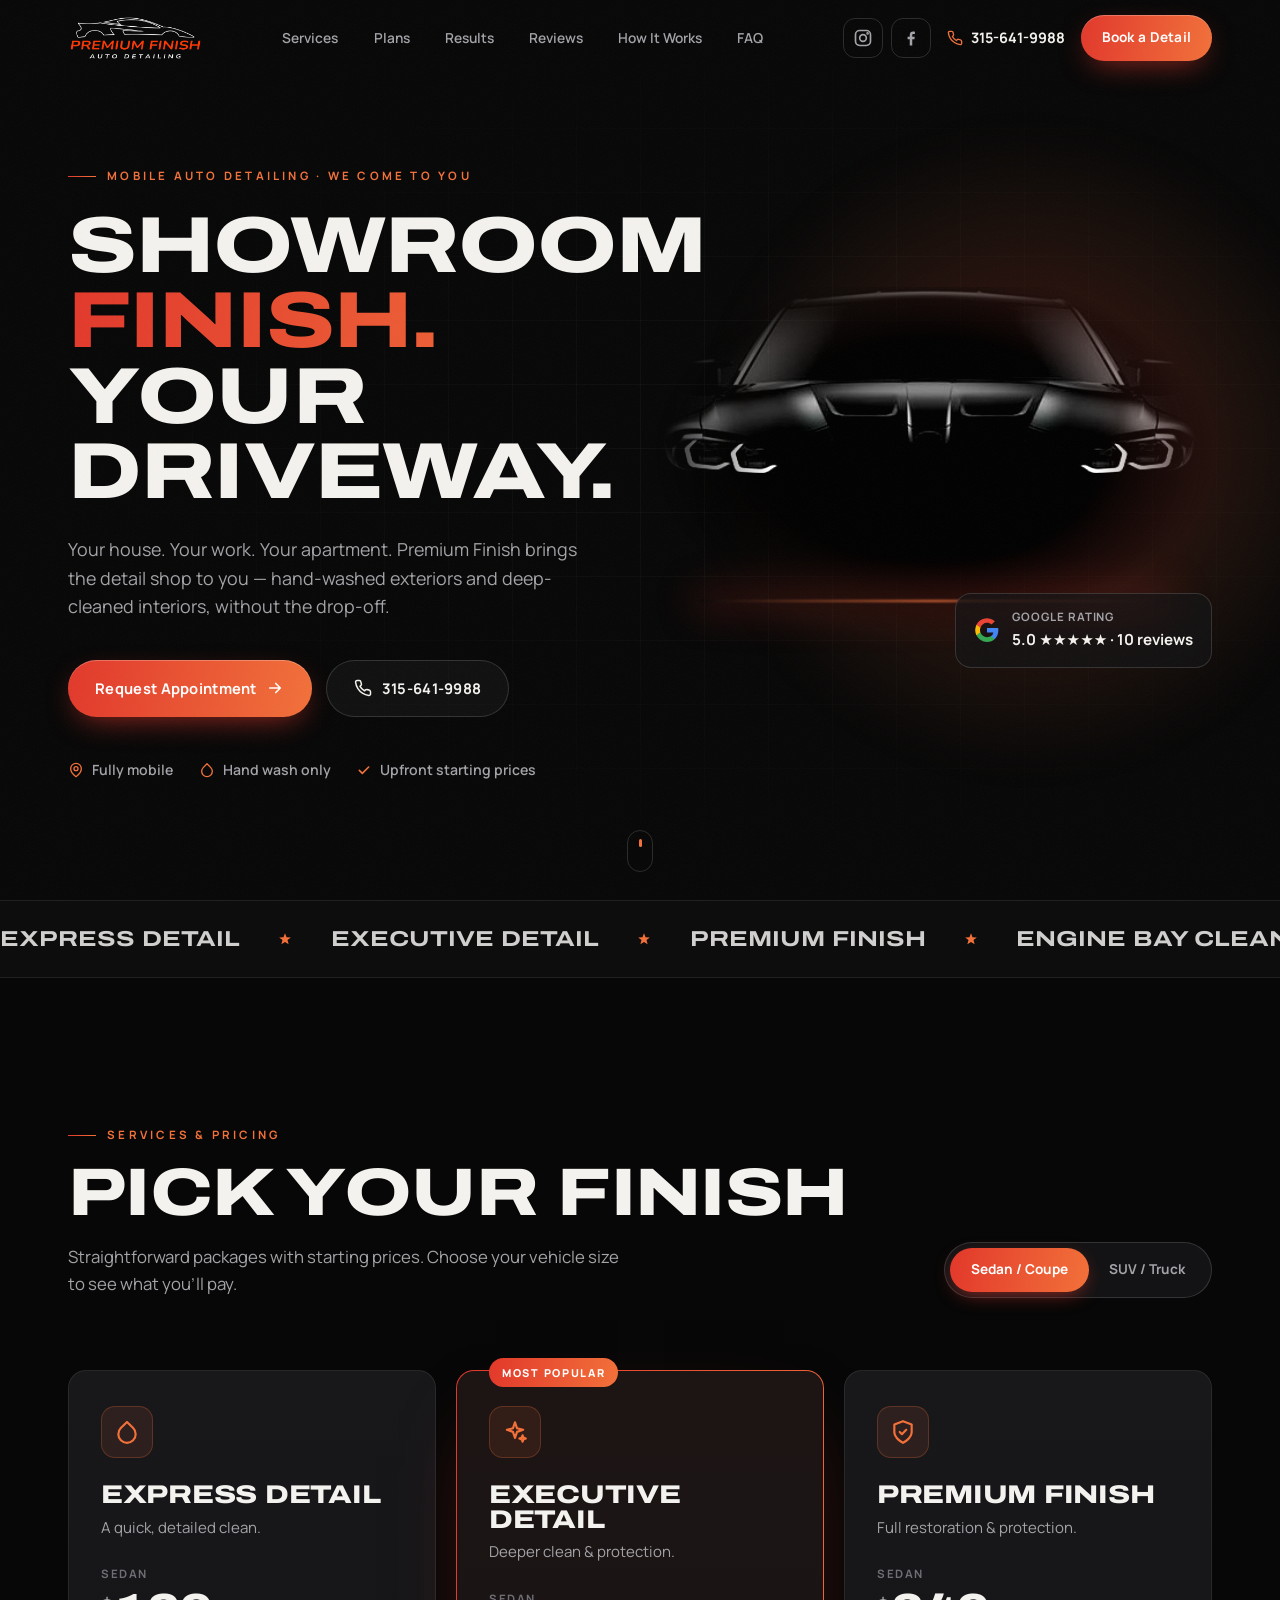
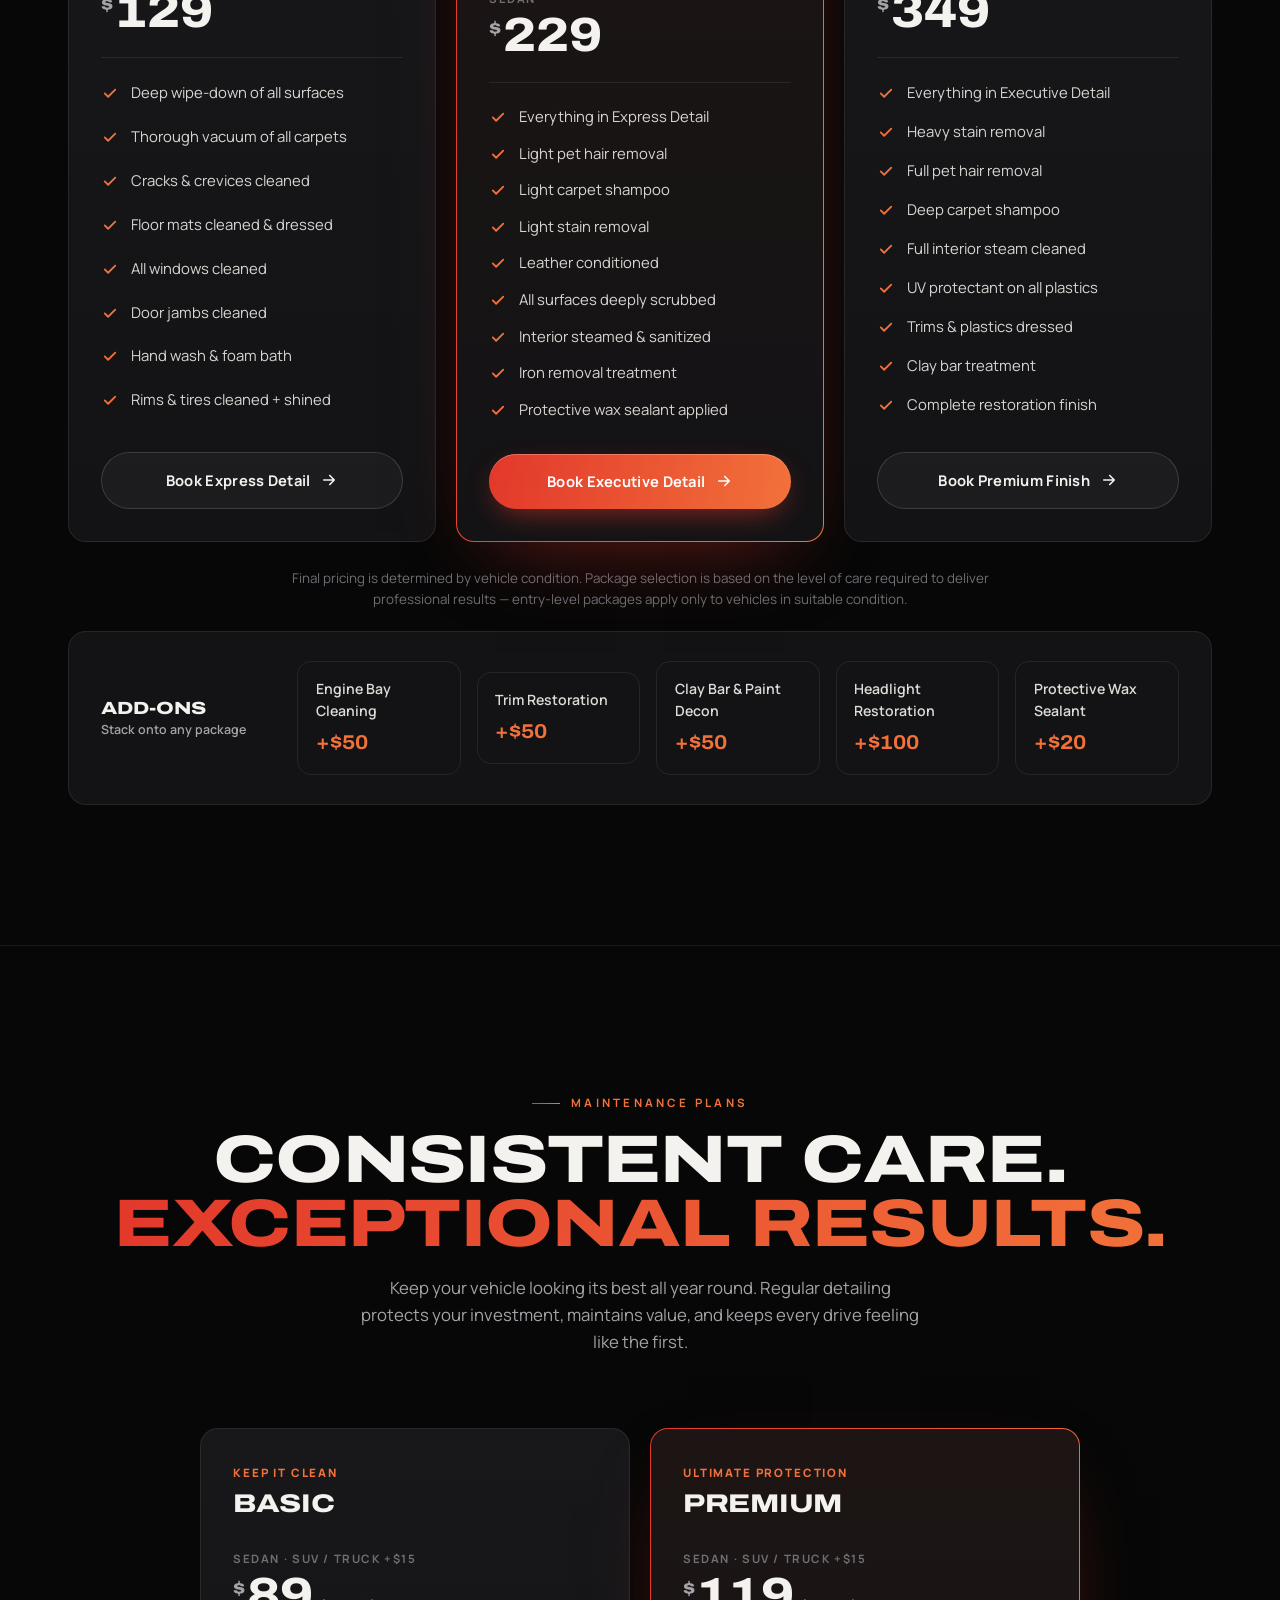
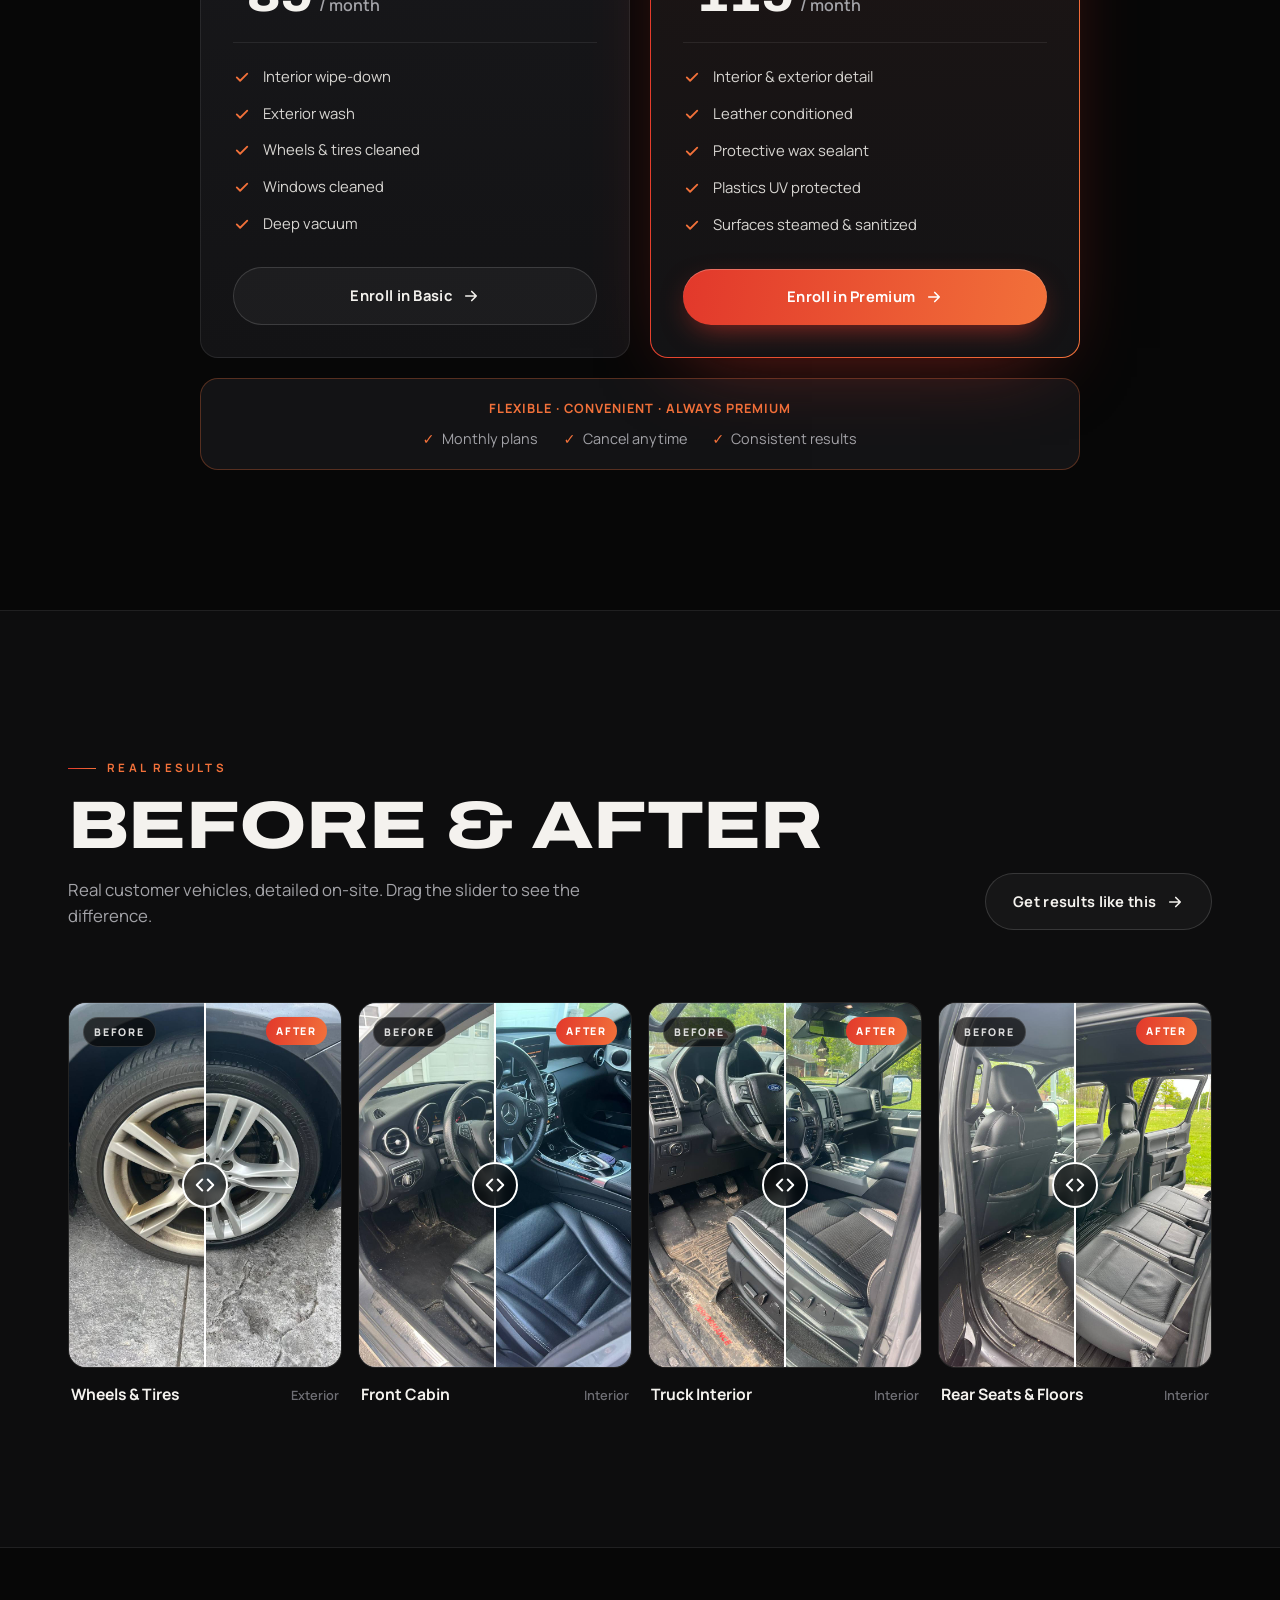
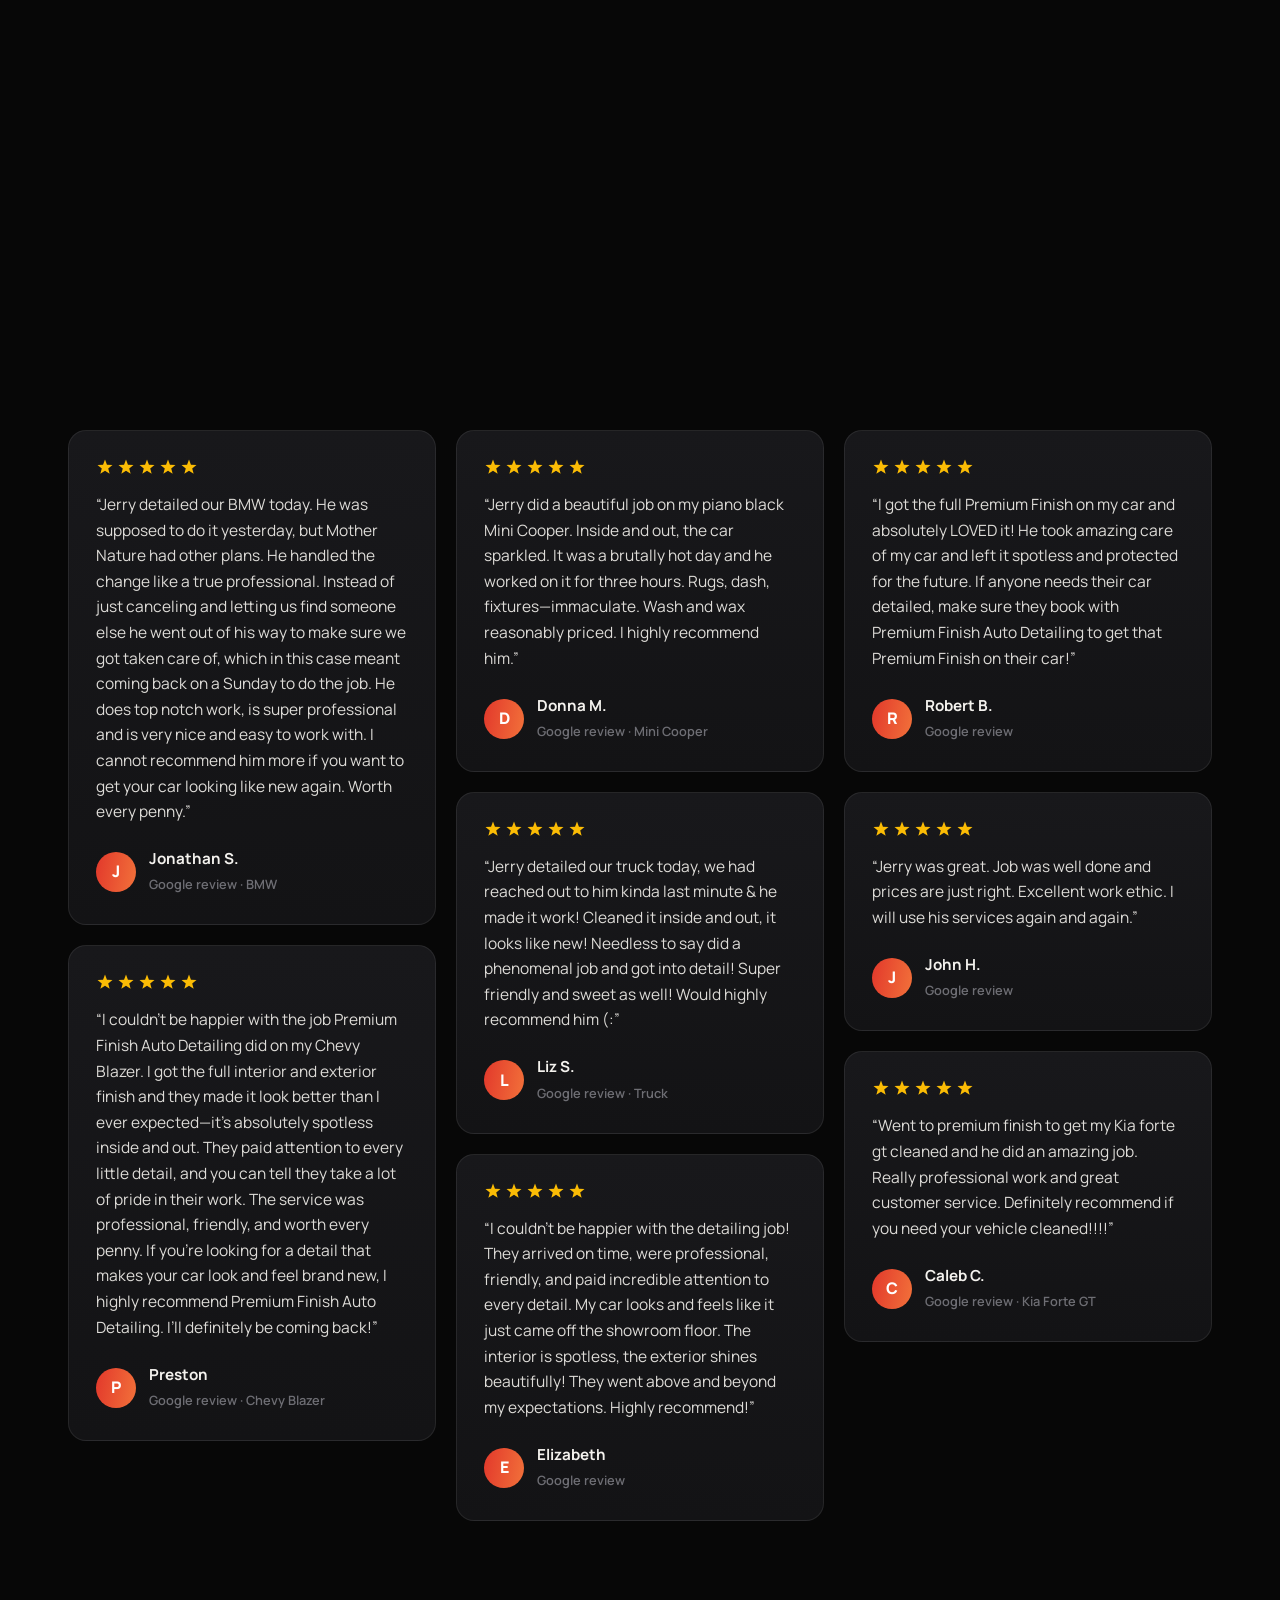
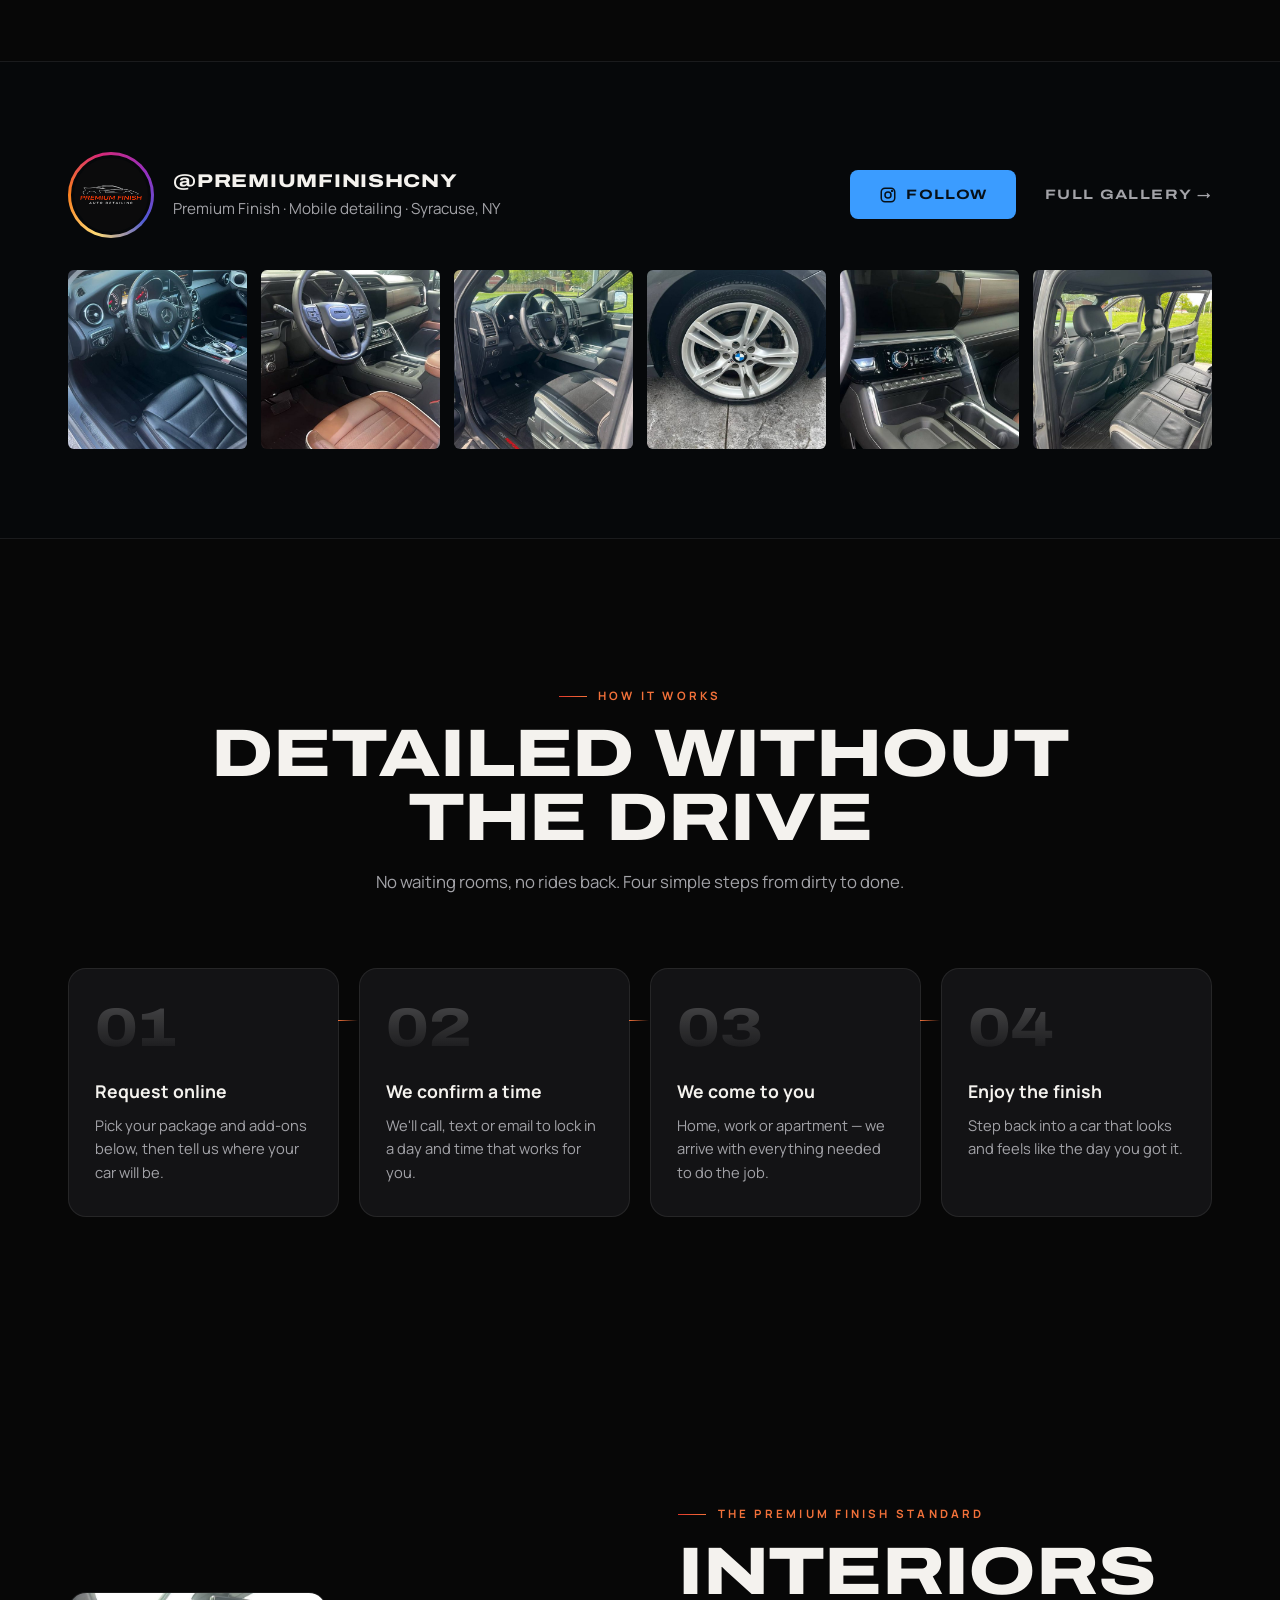
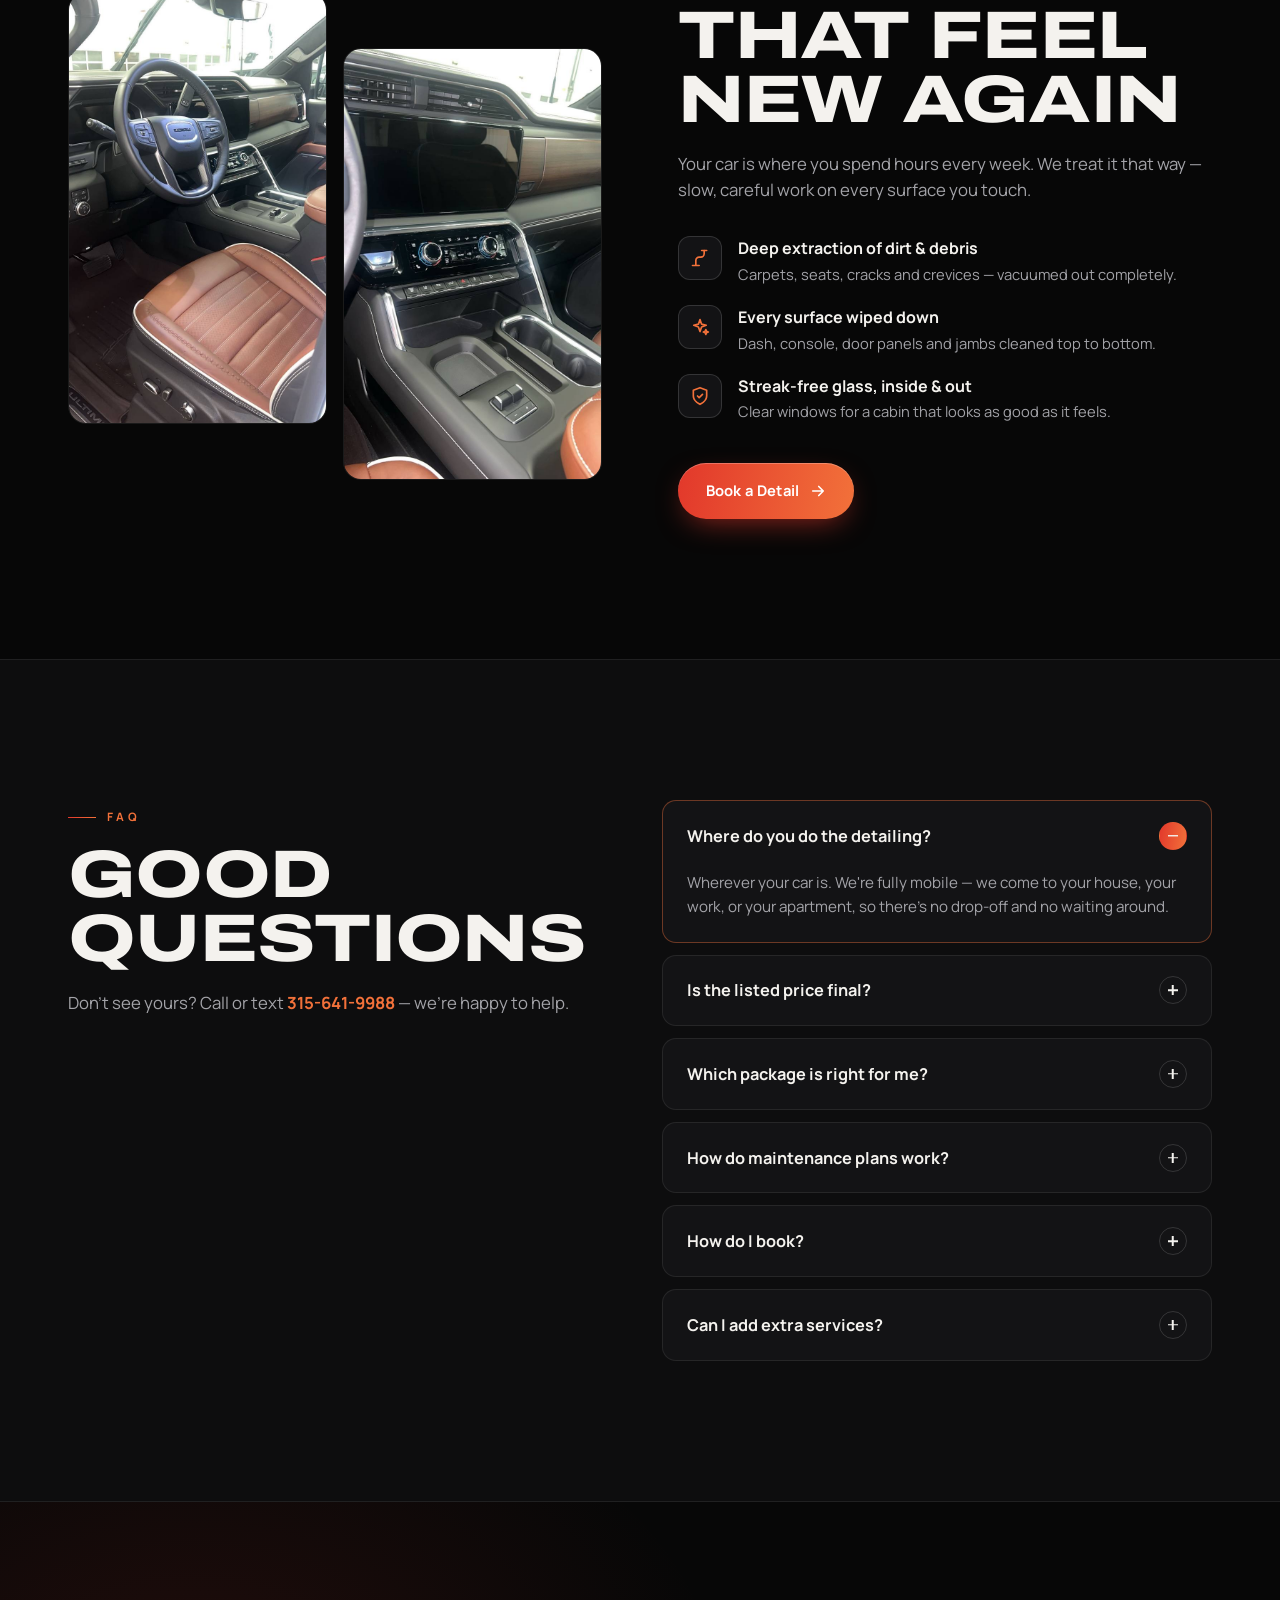
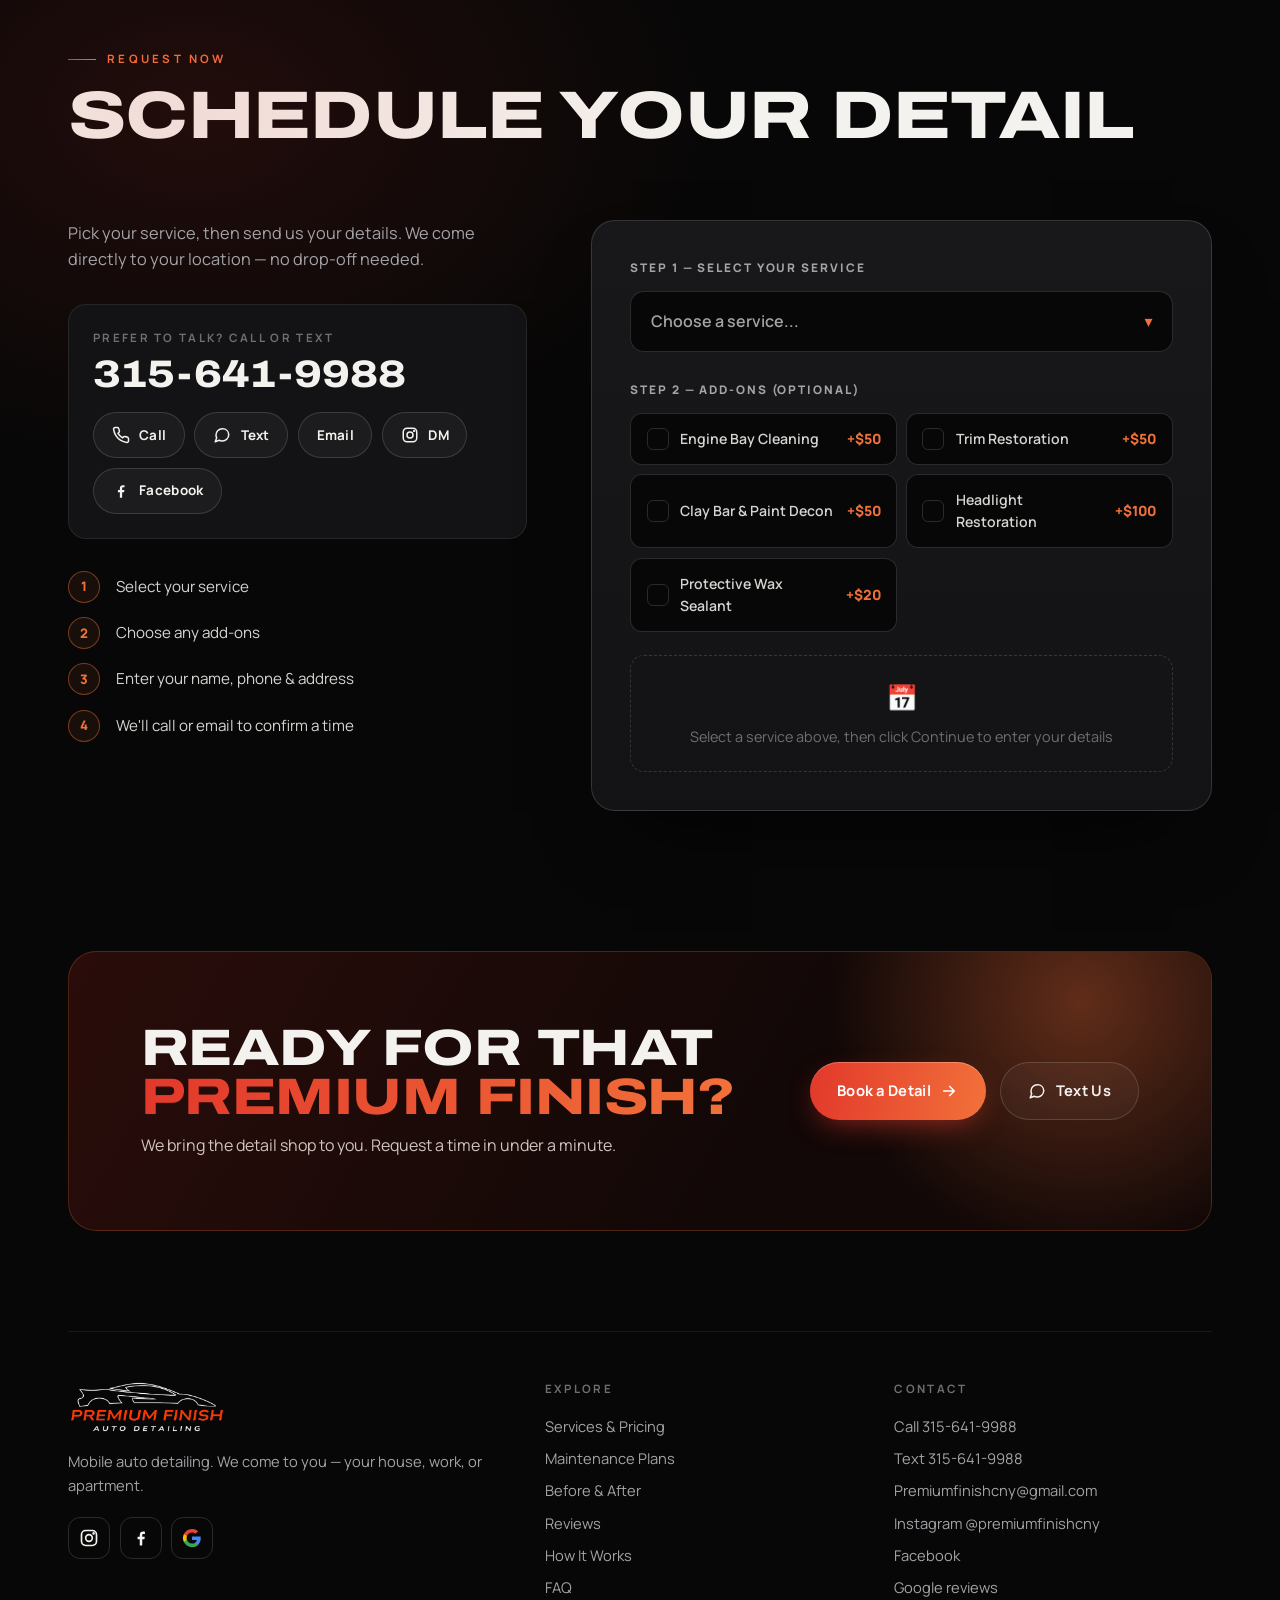
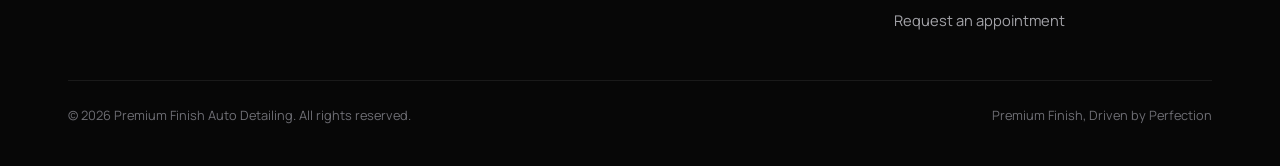
==== commit e29631f5: "Force browsers to load the latest CSS and JS Add a version query to the stylesheet and script links " ====
--- a/index.html
+++ b/index.html
@@ -28,7 +28,7 @@
     };
   </script>
 
-  <link rel="stylesheet" href="css/styles.css" />
+  <link rel="stylesheet" href="css/styles.css?v=202611190236" />
 </head>
 <body>
 
@@ -853,8 +853,8 @@
   </div>
 
 
-  <script src="js/main.js"></script>
-  <script src="js/booking.js"></script>
+  <script src="js/main.js?v=202611190236"></script>
+  <script src="js/booking.js?v=202611190236"></script>
 
 </body>
 </html>
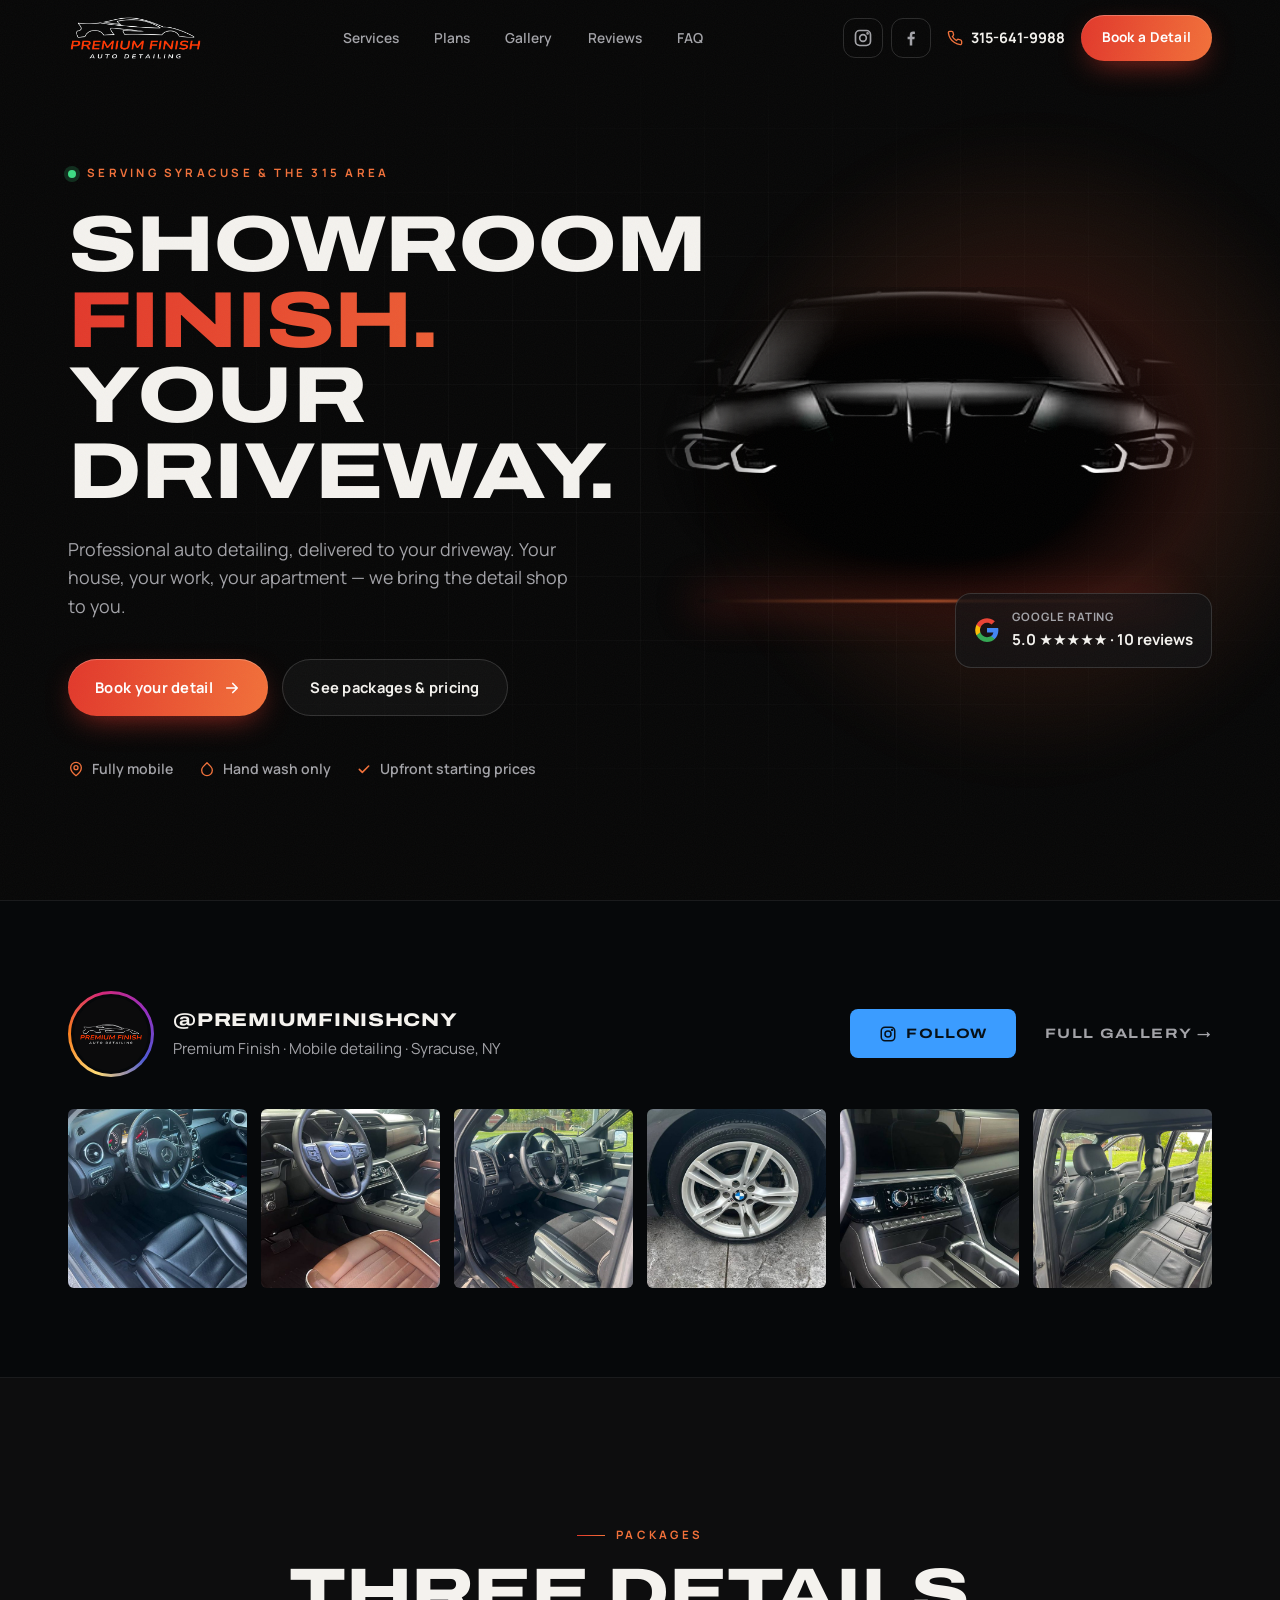
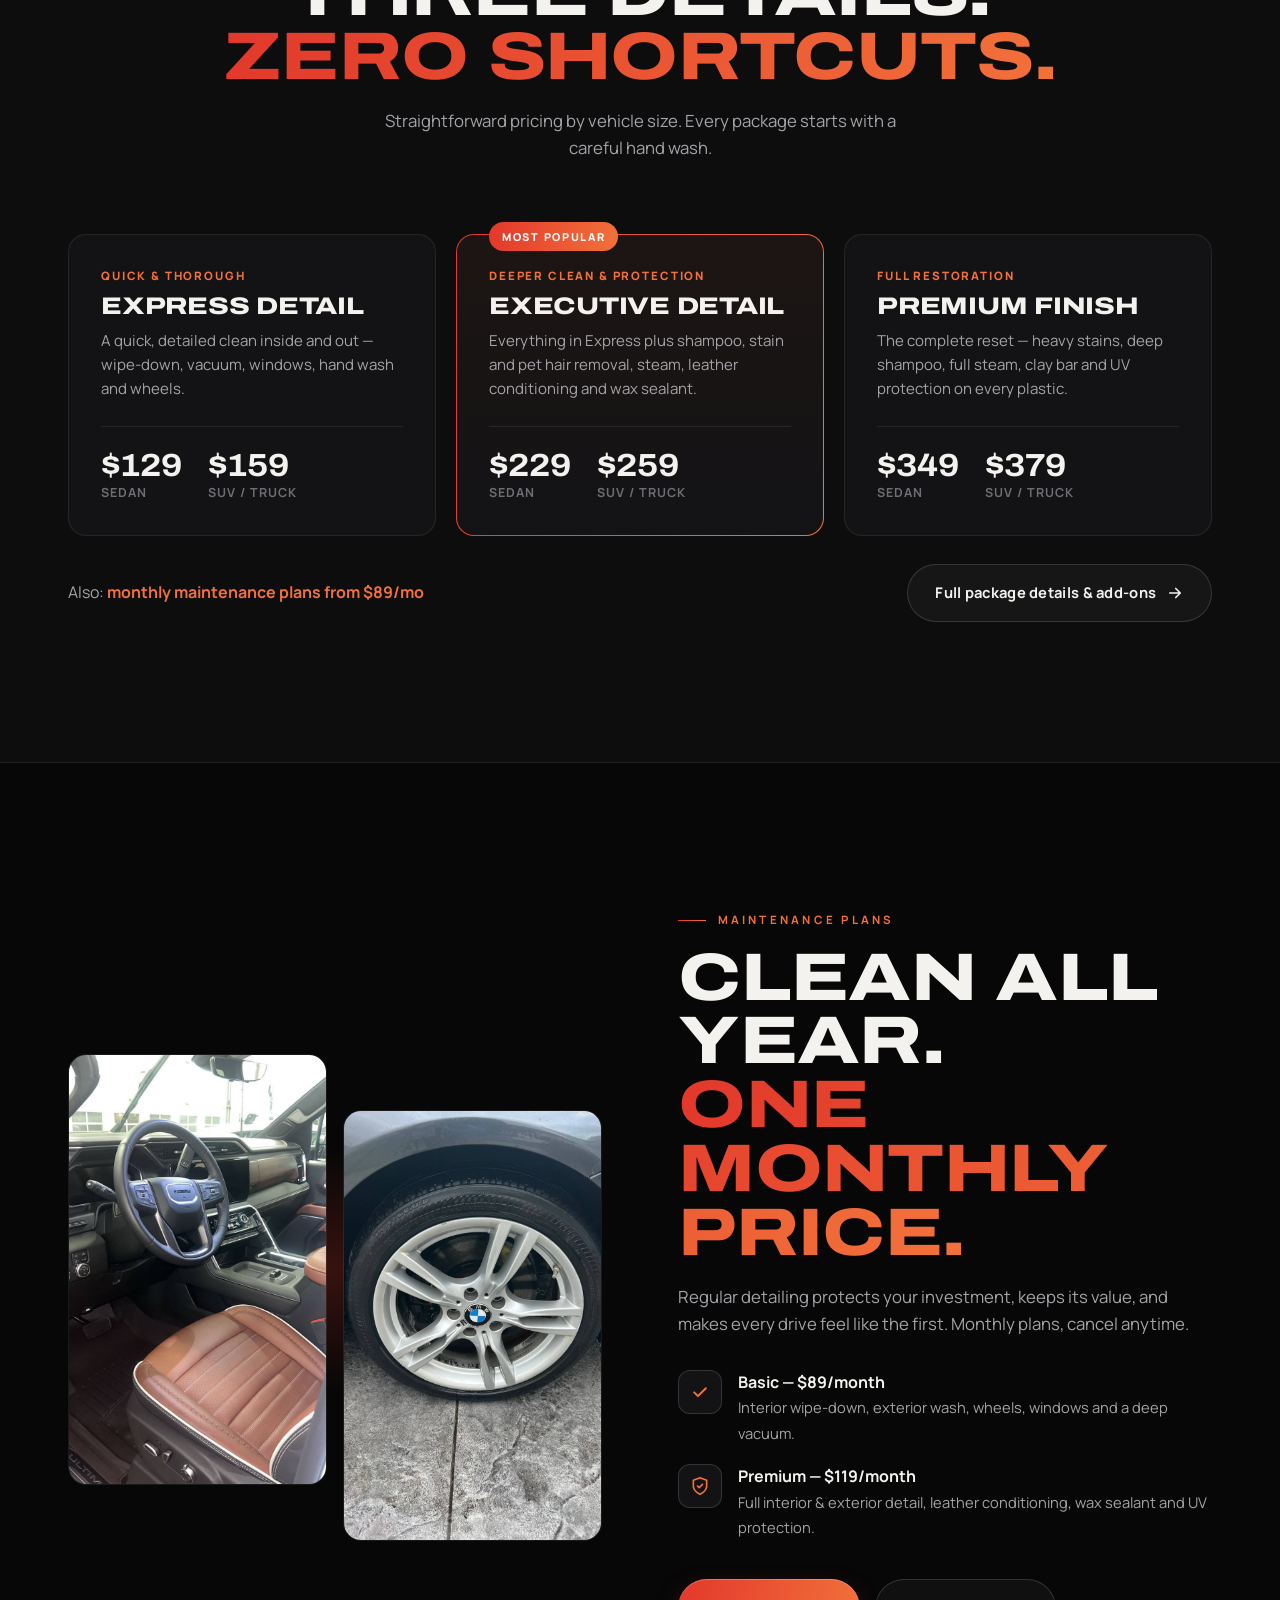
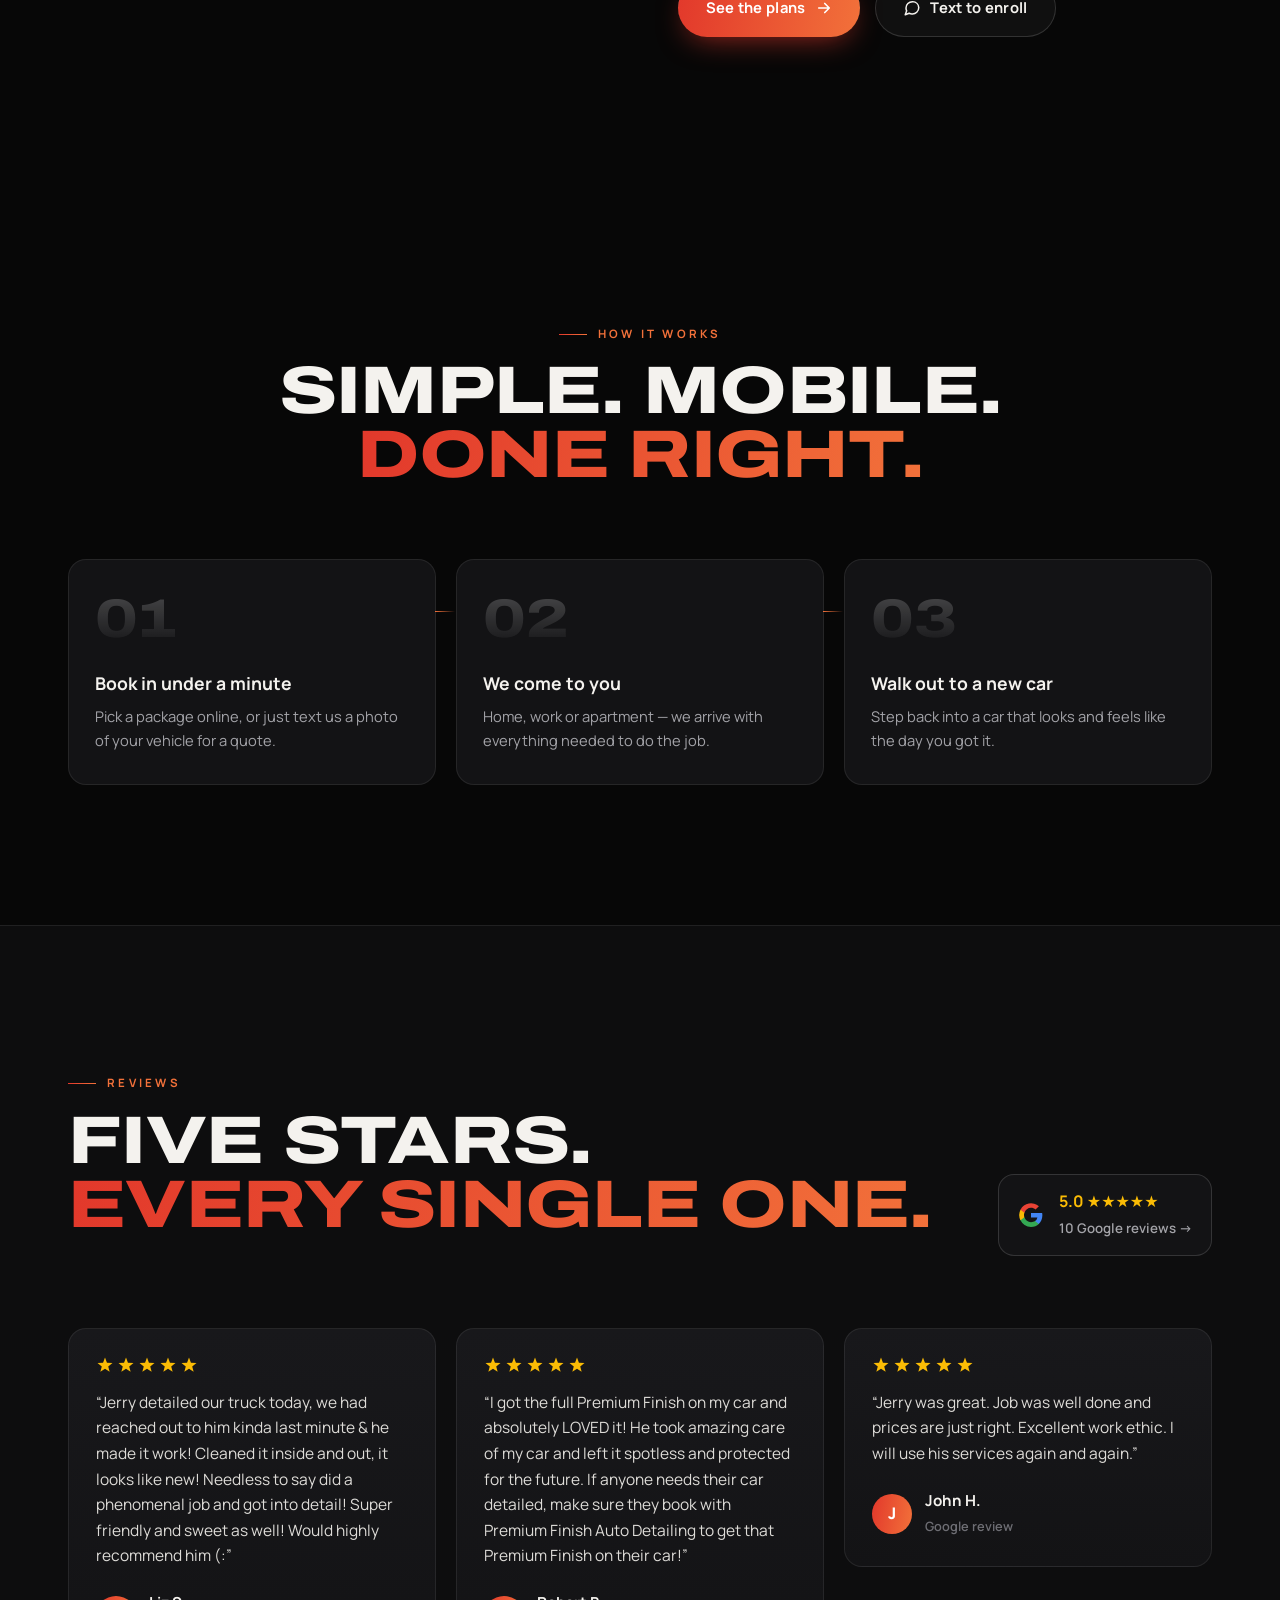
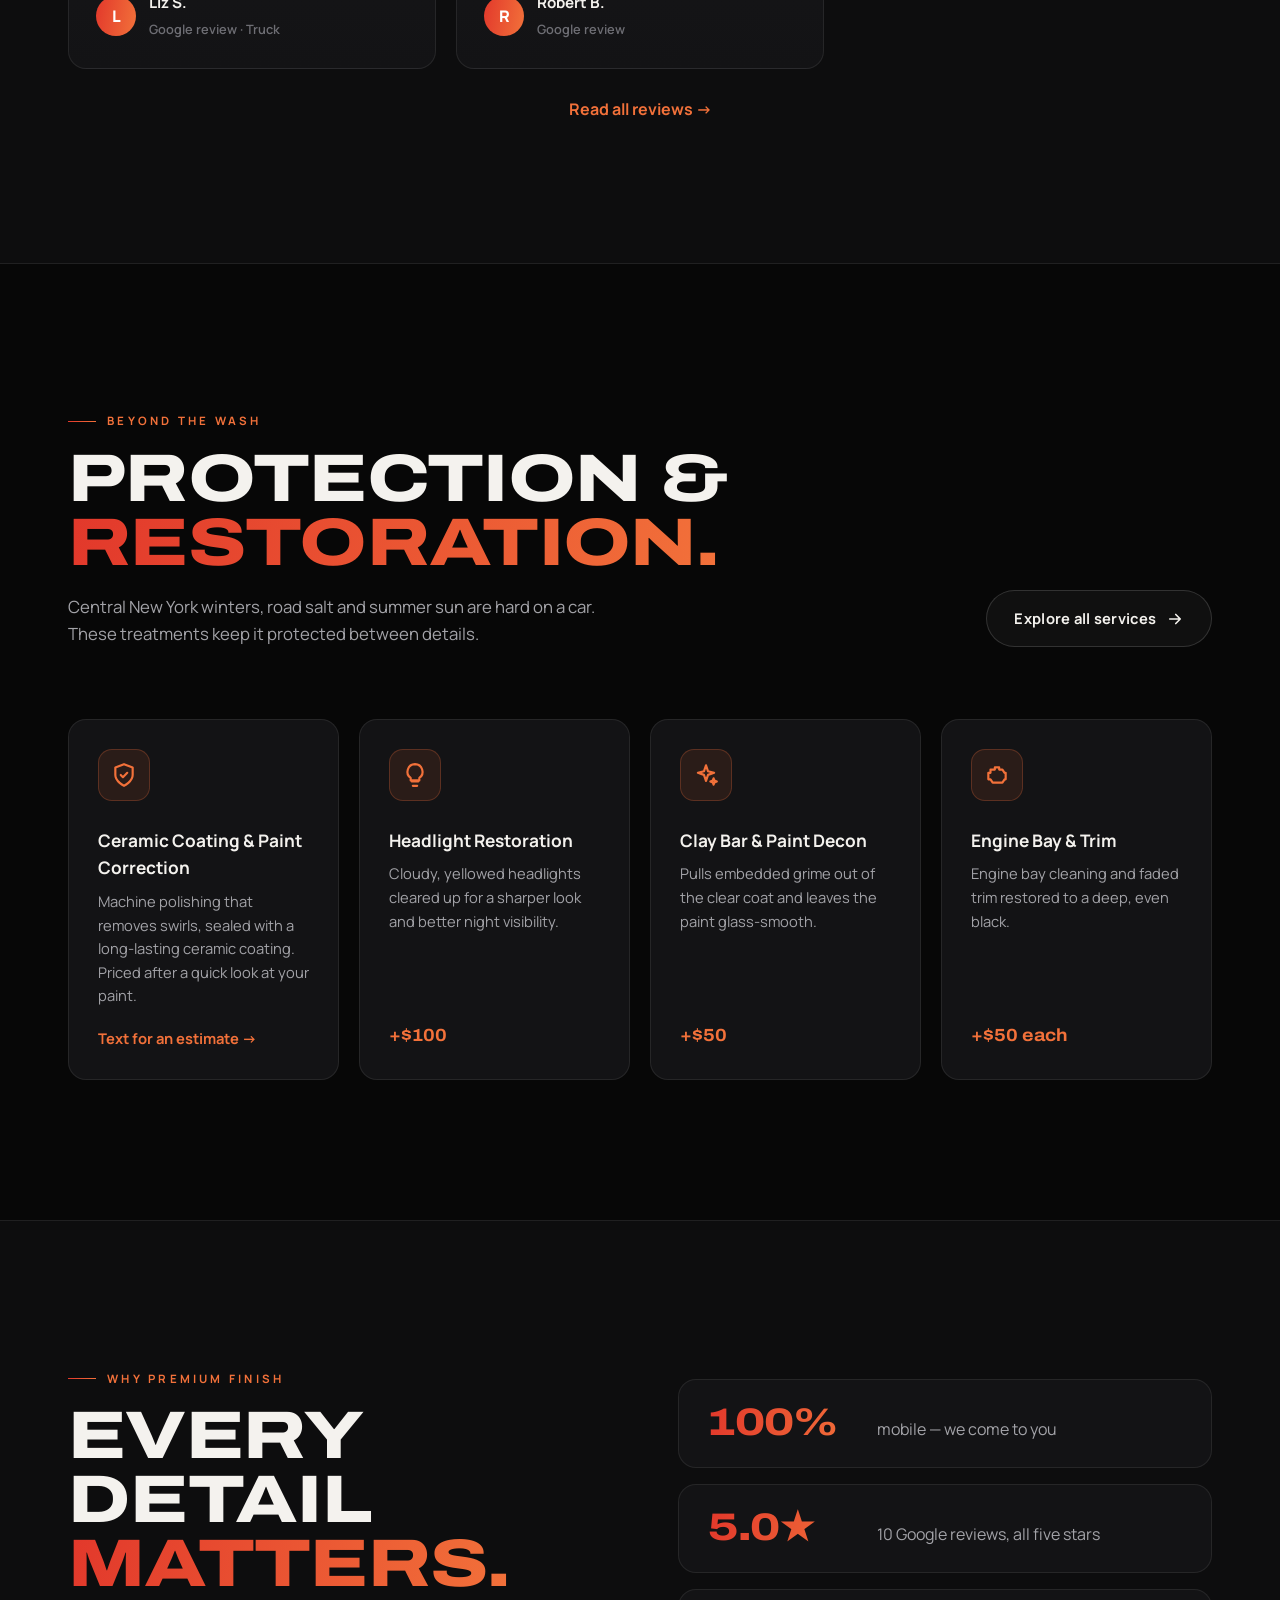
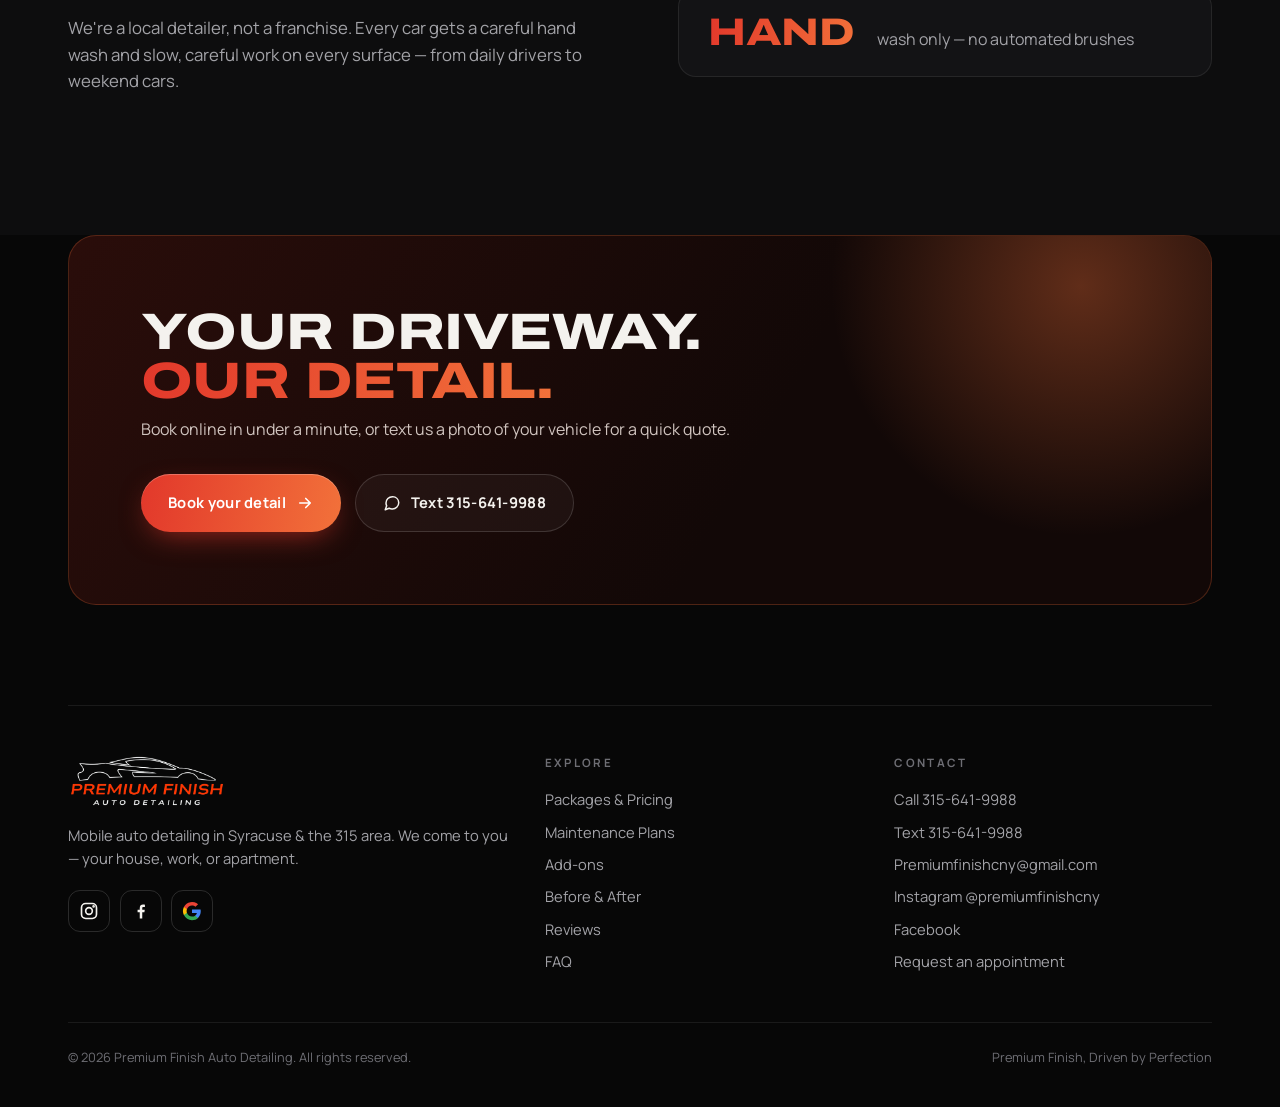
==== commit f02acf63: "Split site into Home, Services, Gallery and Book pages Home is now a short overview modeled on a sim" ====
--- a/index.html
+++ b/index.html
@@ -3,11 +3,11 @@
 <head>
   <meta charset="UTF-8" />
   <meta name="viewport" content="width=device-width, initial-scale=1.0" />
-  <title>Premium Finish Auto Detailing · Mobile Detailing in Central New York</title>
-  <meta name="description" content="Premium Finish brings professional auto detailing to your home, work, or apartment. Hand wash, interior detailing, full packages and add-ons. Call or text 315-641-9988." />
+  <title>Premium Finish Auto Detailing · Mobile Car Detailing in Syracuse, NY</title>
+  <meta name="description" content="Mobile car detailing that comes to your driveway in Syracuse and the 315 area. Packages from $129, monthly plans from $89, ceramic coating and more. Call or text 315-641-9988." />
   <meta name="theme-color" content="#070707" />
-  <meta property="og:title" content="Premium Finish Auto Detailing" />
-  <meta property="og:description" content="Mobile auto detailing — we bring the detail shop to you. Call or text 315-641-9988." />
+  <meta property="og:title" content="Premium Finish Auto Detailing · Mobile Car Detailing in Syracuse, NY" />
+  <meta property="og:description" content="Mobile car detailing that comes to your driveway in Syracuse and the 315 area. Packages from $129, monthly plans from $89, ceramic coating and more. Call or text 315-641-9988." />
   <meta property="og:image" content="images/AFTER-2.jpg" />
   <link rel="icon" href="images/logo.png" />
 
@@ -16,19 +16,7 @@
   <link rel="preconnect" href="https://fonts.gstatic.com" crossorigin />
   <link href="https://fonts.googleapis.com/css2?family=Archivo:wdth,wght@62..125,400..900&family=Manrope:wght@400;500;600;700&display=swap" rel="stylesheet" />
 
-  <!-- CRM DATABASE CONNECTION — feeds the request below into the CRM automatically.
-       Leave this file as-is until you finish the one-time setup in admin.html (it has a wizard). -->
-  <script src="supabase-config.js"></script>
-  <script>
-    /* Fallback connection so the CRM works even if supabase-config.js is missing or in another folder.
-       (The publishable key is designed to be public.) */
-    window.PF_SUPABASE = window.PF_SUPABASE || {
-      url: "https://bhbxybbqcornwjtxwbhz.supabase.co",
-      key: "sb_publishable_dYIHFqm5TT15n6KJ49M3Lg_DRqu4G7p"
-    };
-  </script>
-
-  <link rel="stylesheet" href="css/styles.css?v=202611190236" />
+  <link rel="stylesheet" href="css/styles.css?v=202611190352" />
 </head>
 <body>
 
@@ -49,44 +37,46 @@
     <symbol id="i-insta" viewBox="0 0 24 24" fill="none" stroke="currentColor" stroke-width="2" stroke-linecap="round" stroke-linejoin="round"><rect x="3" y="3" width="18" height="18" rx="5"/><circle cx="12" cy="12" r="4"/><circle cx="17.5" cy="6.5" r=".6" fill="currentColor"/></symbol>
     <symbol id="i-fb" viewBox="0 0 24 24" fill="currentColor"><path d="M13.5 21v-7.5h2.6l.4-3h-3V8.6c0-.9.3-1.5 1.6-1.5h1.6V4.4c-.3 0-1.2-.1-2.3-.1-2.3 0-3.9 1.4-3.9 4v2.2H7.9v3h2.6V21z"/></symbol>
     <symbol id="i-google" viewBox="0 0 24 24"><path fill="#4285F4" d="M22.5 12.3c0-.8-.1-1.5-.2-2.2H12v4.2h5.9a5 5 0 0 1-2.2 3.3v2.7h3.5c2-1.9 3.3-4.7 3.3-8z"/><path fill="#34A853" d="M12 23c3 0 5.5-1 7.2-2.7l-3.5-2.7c-1 .7-2.2 1-3.7 1-2.8 0-5.2-1.9-6.1-4.5H2.3v2.8A11 11 0 0 0 12 23z"/><path fill="#FBBC05" d="M5.9 14.1a6.6 6.6 0 0 1 0-4.2V7.1H2.3a11 11 0 0 0 0 9.8z"/><path fill="#EA4335" d="M12 5.4c1.6 0 3 .6 4.2 1.6l3.1-3.1A11 11 0 0 0 2.3 7.1l3.6 2.8C6.8 7.3 9.2 5.4 12 5.4z"/></symbol>
+    <symbol id="i-car" viewBox="0 0 24 24" fill="none" stroke="currentColor" stroke-width="2" stroke-linecap="round" stroke-linejoin="round"><path d="M5 17h14M3 13l2-5a2 2 0 0 1 2-1h10a2 2 0 0 1 2 1l2 5v4H3z"/><circle cx="7.5" cy="17" r="1.5"/><circle cx="16.5" cy="17" r="1.5"/></symbol>
+    <symbol id="i-bulb" viewBox="0 0 24 24" fill="none" stroke="currentColor" stroke-width="2" stroke-linecap="round" stroke-linejoin="round"><path d="M9 18h6M10 22h4M12 2a7 7 0 0 0-4 12.7V17h8v-2.3A7 7 0 0 0 12 2z"/></symbol>
+    <symbol id="i-engine" viewBox="0 0 24 24" fill="none" stroke="currentColor" stroke-width="2" stroke-linecap="round" stroke-linejoin="round"><path d="M4 10h2V7h4V5h4v2h3l2 3h1v6h-1l-2 3H8l-2-3H4z"/></symbol>
   </svg>
 
   <!-- ============================================================
-       NAV
+       NAV — same on every page. If you change it, change it in all 4 pages.
   ============================================================ -->
   <nav class="top" id="topNav">
     <div class="wrap nav-inner">
-      <a href="#top" class="logo" aria-label="Premium Finish Auto Detailing — home">
+      <a href="index.html" class="logo" aria-label="Premium Finish Auto Detailing — home">
         <img src="images/logo.png" alt="Premium Finish Auto Detailing"
              onerror="this.style.display='none'; document.getElementById('logoText').style.display='block'">
         <span class="logo-text grad-text" id="logoText">PREMIUM FINISH</span>
       </a>
       <ul class="nav-links">
-        <li><a href="#services">Services</a></li>
-        <li><a href="#plans">Plans</a></li>
-        <li><a href="#results">Results</a></li>
-        <li><a href="#reviews">Reviews</a></li>
-        <li><a href="#process">How It Works</a></li>
-        <li><a href="#faq">FAQ</a></li>
+        <li><a href="services.html">Services</a></li>
+        <li><a href="services.html#plans">Plans</a></li>
+        <li><a href="gallery.html">Gallery</a></li>
+        <li><a href="gallery.html#reviews">Reviews</a></li>
+        <li><a href="services.html#faq">FAQ</a></li>
       </ul>
       <div class="nav-cta">
         <a class="nav-ig" href="https://www.instagram.com/premiumfinishcny/" target="_blank" rel="noopener" aria-label="Instagram"><svg><use href="#i-insta"/></svg></a>
         <a class="nav-ig" href="https://www.facebook.com/premiumfinishautodetailing" target="_blank" rel="noopener" aria-label="Facebook"><svg><use href="#i-fb"/></svg></a>
         <a class="nav-phone" href="tel:+13156419988"><svg><use href="#i-phone"/></svg>315-641-9988</a>
-        <a class="btn btn-primary" href="#booking">Book a Detail</a>
+        <a class="btn btn-primary" href="book.html">Book a Detail</a>
         <button class="burger" id="burger" aria-label="Open menu" aria-expanded="false" aria-controls="mobileMenu">
           <span></span><span></span><span></span>
         </button>
       </div>
     </div>
     <div class="mobile-menu" id="mobileMenu">
-      <a href="#services">Services</a>
-      <a href="#plans">Plans</a>
-      <a href="#results">Results</a>
-      <a href="#reviews">Reviews</a>
-      <a href="#process">How It Works</a>
-      <a href="#faq">FAQ</a>
-      <a class="btn btn-primary" href="#booking">Book a Detail</a>
+      <a href="index.html">Home</a>
+      <a href="services.html">Services</a>
+      <a href="services.html#plans">Plans</a>
+      <a href="gallery.html">Gallery</a>
+      <a href="gallery.html#reviews">Reviews</a>
+      <a href="services.html#faq">FAQ</a>
+      <a class="btn btn-primary" href="book.html">Book a Detail</a>
     </div>
   </nav>
 
@@ -100,16 +90,16 @@
 
     <div class="wrap hero-inner">
       <div class="hero-copy">
-        <span class="eyebrow in d1">Mobile Auto Detailing · We Come To You</span>
+        <span class="eyebrow in d1"><span class="live-dot"></span>Serving Syracuse &amp; the 315 area</span>
         <h1 class="h-display in d2">
           <span class="ln">Showroom</span>
           <span class="ln grad-text">Finish.</span>
           <span class="ln">Your Driveway.</span>
         </h1>
-        <p class="hero-sub in d3">Your house. Your work. Your apartment. Premium Finish brings the detail shop to you — hand-washed exteriors and deep-cleaned interiors, without the drop-off.</p>
+        <p class="hero-sub in d3">Professional auto detailing, delivered to your driveway. Your house, your work, your apartment — we bring the detail shop to you.</p>
         <div class="hero-ctas in d4">
-          <a href="#booking" class="btn btn-primary">Request Appointment <svg class="btn-arrow"><use href="#i-arrow"/></svg></a>
-          <a href="tel:+13156419988" class="btn btn-ghost"><svg><use href="#i-phone"/></svg>315-641-9988</a>
+          <a href="book.html" class="btn btn-primary">Book your detail <svg class="btn-arrow"><use href="#i-arrow"/></svg></a>
+          <a href="services.html" class="btn btn-ghost">See packages &amp; pricing</a>
         </div>
         <ul class="hero-points in d5">
           <li><svg><use href="#i-pin"/></svg>Fully mobile</li>
@@ -121,311 +111,159 @@
       <div class="hero-visual in d3">
         <img class="hero-car" src="images/logo4.png" alt="Dark sports car with glowing headlights" />
         <div class="hero-floor"></div>
-        <a class="hero-badge" href="#reviews">
+        <a class="hero-badge" href="gallery.html#reviews">
           <svg class="badge-g"><use href="#i-google"/></svg>
           <div><small>Google rating</small><strong>5.0 ★★★★★ · 10 reviews</strong></div>
         </a>
       </div>
     </div>
-    <div class="scroll-cue" aria-hidden="true"></div>
   </header>
 
 
-  <!-- MARQUEE -->
-  <div class="strip" aria-hidden="true">
-    <div class="strip-track">
-      <div class="strip-item">
-        <span>Express Detail</span><svg class="star"><use href="#i-star"/></svg>
-        <span>Executive Detail</span><svg class="star"><use href="#i-star"/></svg>
-        <span>Premium Finish</span><svg class="star"><use href="#i-star"/></svg>
-        <span>Engine Bay Cleaning</span><svg class="star"><use href="#i-star"/></svg>
-        <span>Trim Restoration</span><svg class="star"><use href="#i-star"/></svg>
-        <span>Headlight Restoration</span><svg class="star"><use href="#i-star"/></svg>
-        <span>Monthly Plans</span><svg class="star"><use href="#i-star"/></svg>
-        <span>We Come To You</span><svg class="star"><use href="#i-star"/></svg>
-      </div>
-      <div class="strip-item">
-        <span>Express Detail</span><svg class="star"><use href="#i-star"/></svg>
-        <span>Executive Detail</span><svg class="star"><use href="#i-star"/></svg>
-        <span>Premium Finish</span><svg class="star"><use href="#i-star"/></svg>
-        <span>Engine Bay Cleaning</span><svg class="star"><use href="#i-star"/></svg>
-        <span>Trim Restoration</span><svg class="star"><use href="#i-star"/></svg>
-        <span>Headlight Restoration</span><svg class="star"><use href="#i-star"/></svg>
-        <span>Monthly Plans</span><svg class="star"><use href="#i-star"/></svg>
-        <span>We Come To You</span><svg class="star"><use href="#i-star"/></svg>
-      </div>
-    </div>
-  </div>
-
-
   <!-- ============================================================
-       SERVICES
-       Prices live in the data-sedan / data-suv attributes below.
+       INSTAGRAM
   ============================================================ -->
-  <section id="services">
+  <section id="instagram">
+    <div class="wrap">
+      <div class="ig-head r">
+        <a class="ig-profile" href="https://www.instagram.com/premiumfinishcny/" target="_blank" rel="noopener">
+          <span class="ig-avatar"><img src="images/logo.png" alt=""></span>
+          <span>
+            <strong>@premiumfinishcny</strong>
+            <span>Premium Finish · Mobile detailing · Syracuse, NY</span>
+          </span>
+        </a>
+        <div class="ig-actions">
+          <a class="ig-follow" href="https://www.instagram.com/premiumfinishcny/" target="_blank" rel="noopener"><svg><use href="#i-insta"/></svg>Follow</a>
+          <a class="ig-gallery" href="gallery.html">Full gallery →</a>
+        </div>
+      </div>
+      <!-- Photo strip. To change a photo, replace images/instagram/ig-1.jpg … ig-6.jpg
+           (square photos look best). -->
+      <div class="ig-strip r r2">
+        <a class="ig-tile" href="https://www.instagram.com/premiumfinishcny/" target="_blank" rel="noopener">
+          <img src="images/instagram/ig-1.jpg" alt="Freshly detailed front cabin" loading="lazy">
+          <span class="ig-hover"><svg><use href="#i-insta"/></svg></span>
+        </a>
+        <a class="ig-tile" href="https://www.instagram.com/premiumfinishcny/" target="_blank" rel="noopener">
+          <img src="images/instagram/ig-2.jpg" alt="Clean truck interior with leather seats" loading="lazy">
+          <span class="ig-hover"><svg><use href="#i-insta"/></svg></span>
+        </a>
+        <a class="ig-tile" href="https://www.instagram.com/premiumfinishcny/" target="_blank" rel="noopener">
+          <img src="images/instagram/ig-3.jpg" alt="Detailed truck interior" loading="lazy">
+          <span class="ig-hover"><svg><use href="#i-insta"/></svg></span>
+        </a>
+        <a class="ig-tile" href="https://www.instagram.com/premiumfinishcny/" target="_blank" rel="noopener">
+          <img src="images/instagram/ig-4.jpg" alt="Wheel and tire after detailing" loading="lazy">
+          <span class="ig-hover"><svg><use href="#i-insta"/></svg></span>
+        </a>
+        <a class="ig-tile" href="https://www.instagram.com/premiumfinishcny/" target="_blank" rel="noopener">
+          <img src="images/instagram/ig-5.jpg" alt="Spotless center console" loading="lazy">
+          <span class="ig-hover"><svg><use href="#i-insta"/></svg></span>
+        </a>
+        <a class="ig-tile" href="https://www.instagram.com/premiumfinishcny/" target="_blank" rel="noopener">
+          <img src="images/instagram/ig-6.jpg" alt="Rear seats after detailing" loading="lazy">
+          <span class="ig-hover"><svg><use href="#i-insta"/></svg></span>
+        </a>
+      </div>
+    </div>
+  </section>
+
+  <!-- PACKAGES (brief) — full details live on services.html -->
+  <section id="home-packages">
+    <div class="wrap">
+      <div class="s-head center">
+        <span class="eyebrow r">Packages</span>
+        <h2 class="h-display s-title r">Three details.<br><span class="grad-text">Zero shortcuts.</span></h2>
+        <p class="s-lead r r2">Straightforward pricing by vehicle size. Every package starts with a careful hand wash.</p>
+      </div>
+      <div class="pkg-grid">
+        <a class="pkg r" href="services.html">
+          <span class="pkg-kicker">Quick &amp; thorough</span>
+          <h3 class="h-display">Express Detail</h3>
+          <p>A quick, detailed clean inside and out — wipe-down, vacuum, windows, hand wash and wheels.</p>
+          <div class="pkg-prices"><span><strong>$129</strong>sedan</span><span><strong>$159</strong>SUV / truck</span></div>
+        </a>
+        <a class="pkg featured r r2" href="services.html">
+          <span class="svc-tag">Most Popular</span>
+          <span class="pkg-kicker">Deeper clean &amp; protection</span>
+          <h3 class="h-display">Executive Detail</h3>
+          <p>Everything in Express plus shampoo, stain and pet hair removal, steam, leather conditioning and wax sealant.</p>
+          <div class="pkg-prices"><span><strong>$229</strong>sedan</span><span><strong>$259</strong>SUV / truck</span></div>
+        </a>
+        <a class="pkg r r3" href="services.html">
+          <span class="pkg-kicker">Full restoration</span>
+          <h3 class="h-display">Premium Finish</h3>
+          <p>The complete reset — heavy stains, deep shampoo, full steam, clay bar and UV protection on every plastic.</p>
+          <div class="pkg-prices"><span><strong>$349</strong>sedan</span><span><strong>$379</strong>SUV / truck</span></div>
+        </a>
+      </div>
+      <div class="pkg-foot r">
+        <span>Also: <a href="services.html#plans">monthly maintenance plans from $89/mo</a></span>
+        <a class="btn btn-ghost" href="services.html">Full package details &amp; add-ons <svg class="btn-arrow"><use href="#i-arrow"/></svg></a>
+      </div>
+    </div>
+  </section>
+
+
+  <!-- FEATURE: maintenance plans -->
+  <section id="home-feature">
+    <div class="wrap feature">
+      <div class="feature-media r">
+        <figure><img src="images/inside2.jpg" alt="Clean truck interior with leather seats" loading="lazy"></figure>
+        <figure><img src="images/AFTER-1.jpg" alt="Clean wheel after detailing" loading="lazy"></figure>
+      </div>
+      <div>
+        <span class="eyebrow r">Maintenance plans</span>
+        <h2 class="h-display s-title r">Clean all year.<br><span class="grad-text">One monthly price.</span></h2>
+        <p class="s-lead r r2">Regular detailing protects your investment, keeps its value, and makes every drive feel like the first. Monthly plans, cancel anytime.</p>
+        <ul class="feature-list">
+          <li class="r"><span class="fi"><svg><use href="#i-check"/></svg></span><div><strong>Basic — $89/month</strong><span>Interior wipe-down, exterior wash, wheels, windows and a deep vacuum.</span></div></li>
+          <li class="r r2"><span class="fi"><svg><use href="#i-shield"/></svg></span><div><strong>Premium — $119/month</strong><span>Full interior &amp; exterior detail, leather conditioning, wax sealant and UV protection.</span></div></li>
+        </ul>
+        <div class="hero-ctas r">
+          <a href="services.html#plans" class="btn btn-primary">See the plans <svg class="btn-arrow"><use href="#i-arrow"/></svg></a>
+          <a href="sms:+13156419988" class="btn btn-ghost"><svg><use href="#i-msg"/></svg>Text to enroll</a>
+        </div>
+      </div>
+    </div>
+  </section>
+
+
+  <!-- HOW IT WORKS -->
+  <section id="process">
+    <div class="wrap">
+      <div class="s-head center">
+        <span class="eyebrow r">How it works</span>
+        <h2 class="h-display s-title r">Simple. Mobile.<br><span class="grad-text">Done right.</span></h2>
+      </div>
+      <div class="steps steps-3">
+        <div class="step r"><div class="step-n">01</div><h3>Book in under a minute</h3><p>Pick a package online, or just text us a photo of your vehicle for a quote.</p></div>
+        <div class="step r r2"><div class="step-n">02</div><h3>We come to you</h3><p>Home, work or apartment — we arrive with everything needed to do the job.</p></div>
+        <div class="step r r3"><div class="step-n">03</div><h3>Walk out to a new car</h3><p>Step back into a car that looks and feels like the day you got it.</p></div>
+      </div>
+    </div>
+  </section>
+
+
+  <!-- REVIEWS (short) — full list lives on gallery.html -->
+  <section id="home-reviews">
     <div class="wrap">
       <div class="s-head split">
         <div>
-          <span class="eyebrow r">Services &amp; Pricing</span>
-          <h2 class="h-display s-title r">Pick your finish</h2>
-          <p class="s-lead r r2">Straightforward packages with starting prices. Choose your vehicle size to see what you'll pay.</p>
-        </div>
-        <div class="veh-toggle r r2" role="group" aria-label="Vehicle size" id="vehToggle">
-          <span class="veh-pill" id="vehPill"></span>
-          <button type="button" aria-pressed="true" data-veh="sedan">Sedan / Coupe</button>
-          <button type="button" aria-pressed="false" data-veh="suv">SUV / Truck</button>
-        </div>
-      </div>
-
-      <div class="services-grid">
-
-        <article class="svc r">
-          <div class="svc-icon"><svg><use href="#i-drop"/></svg></div>
-          <h3 class="h-display svc-name">Express Detail</h3>
-          <p class="svc-desc">A quick, detailed clean.</p>
-          <div class="svc-price">
-            <small class="amt-label" data-sedan="Sedan" data-suv="SUV / Truck">Sedan</small>
-            <div class="amt"><sup>$</sup><span class="amt-num" data-sedan="129" data-suv="159">129</span></div>
-          </div>
-          <ul class="svc-list">
-            <li><svg><use href="#i-check"/></svg>Deep wipe-down of all surfaces</li>
-            <li><svg><use href="#i-check"/></svg>Thorough vacuum of all carpets</li>
-            <li><svg><use href="#i-check"/></svg>Cracks &amp; crevices cleaned</li>
-            <li><svg><use href="#i-check"/></svg>Floor mats cleaned &amp; dressed</li>
-            <li><svg><use href="#i-check"/></svg>All windows cleaned</li>
-            <li><svg><use href="#i-check"/></svg>Door jambs cleaned</li>
-            <li><svg><use href="#i-check"/></svg>Hand wash &amp; foam bath</li>
-            <li><svg><use href="#i-check"/></svg>Rims &amp; tires cleaned + shined</li>
-          </ul>
-          <button class="btn btn-ghost" data-book="express">Book Express Detail <svg class="btn-arrow"><use href="#i-arrow"/></svg></button>
-        </article>
-        <article class="svc featured r r2">
-          <span class="svc-tag">Most Popular</span>
-          <div class="svc-icon"><svg><use href="#i-spark"/></svg></div>
-          <h3 class="h-display svc-name">Executive Detail</h3>
-          <p class="svc-desc">Deeper clean &amp; protection.</p>
-          <div class="svc-price">
-            <small class="amt-label" data-sedan="Sedan" data-suv="SUV / Truck">Sedan</small>
-            <div class="amt"><sup>$</sup><span class="amt-num" data-sedan="229" data-suv="259">229</span></div>
-          </div>
-          <ul class="svc-list">
-            <li><svg><use href="#i-check"/></svg>Everything in Express Detail</li>
-            <li><svg><use href="#i-check"/></svg>Light pet hair removal</li>
-            <li><svg><use href="#i-check"/></svg>Light carpet shampoo</li>
-            <li><svg><use href="#i-check"/></svg>Light stain removal</li>
-            <li><svg><use href="#i-check"/></svg>Leather conditioned</li>
-            <li><svg><use href="#i-check"/></svg>All surfaces deeply scrubbed</li>
-            <li><svg><use href="#i-check"/></svg>Interior steamed &amp; sanitized</li>
-            <li><svg><use href="#i-check"/></svg>Iron removal treatment</li>
-            <li><svg><use href="#i-check"/></svg>Protective wax sealant applied</li>
-          </ul>
-          <button class="btn btn-primary" data-book="exec">Book Executive Detail <svg class="btn-arrow"><use href="#i-arrow"/></svg></button>
-        </article>
-        <article class="svc r r3">
-          <div class="svc-icon"><svg><use href="#i-shield"/></svg></div>
-          <h3 class="h-display svc-name">Premium Finish</h3>
-          <p class="svc-desc">Full restoration &amp; protection.</p>
-          <div class="svc-price">
-            <small class="amt-label" data-sedan="Sedan" data-suv="SUV / Truck">Sedan</small>
-            <div class="amt"><sup>$</sup><span class="amt-num" data-sedan="349" data-suv="379">349</span></div>
-          </div>
-          <ul class="svc-list">
-            <li><svg><use href="#i-check"/></svg>Everything in Executive Detail</li>
-            <li><svg><use href="#i-check"/></svg>Heavy stain removal</li>
-            <li><svg><use href="#i-check"/></svg>Full pet hair removal</li>
-            <li><svg><use href="#i-check"/></svg>Deep carpet shampoo</li>
-            <li><svg><use href="#i-check"/></svg>Full interior steam cleaned</li>
-            <li><svg><use href="#i-check"/></svg>UV protectant on all plastics</li>
-            <li><svg><use href="#i-check"/></svg>Trims &amp; plastics dressed</li>
-            <li><svg><use href="#i-check"/></svg>Clay bar treatment</li>
-            <li><svg><use href="#i-check"/></svg>Complete restoration finish</li>
-          </ul>
-          <button class="btn btn-ghost" data-book="prem">Book Premium Finish <svg class="btn-arrow"><use href="#i-arrow"/></svg></button>
-        </article>
-
-      </div>
-
-      <p class="price-note r">Final pricing is determined by vehicle condition. Package selection is based on the level of care required to deliver professional results — entry-level packages apply only to vehicles in suitable condition.</p>
-
-      <div class="addons r">
-        <div class="addons-label">Add-ons<small>Stack onto any package</small></div>
-        <div class="addon"><span>Engine Bay Cleaning</span><strong>+$50</strong></div>
-        <div class="addon"><span>Trim Restoration</span><strong>+$50</strong></div>
-        <div class="addon"><span>Clay Bar &amp; Paint Decon</span><strong>+$50</strong></div>
-        <div class="addon"><span>Headlight Restoration</span><strong>+$100</strong></div>
-        <div class="addon"><span>Protective Wax Sealant</span><strong>+$20</strong></div>
-      </div>
-    </div>
-  </section>
-
-
-  <!-- ============================================================
-       MAINTENANCE PLANS
-  ============================================================ -->
-  <section id="plans">
-    <div class="wrap">
-      <div class="s-head center">
-        <span class="eyebrow r">Maintenance Plans</span>
-        <h2 class="h-display s-title r">Consistent care.<br><span class="grad-text">Exceptional results.</span></h2>
-        <p class="s-lead r r2">Keep your vehicle looking its best all year round. Regular detailing protects your investment, maintains value, and keeps every drive feeling like the first.</p>
-      </div>
-      <div class="plans-grid">
-        <article class="svc r">
-          <span class="plan-kicker">Keep it clean</span>
-          <h3 class="h-display svc-name">Basic</h3>
-          <div class="svc-price">
-            <small>Sedan · SUV / Truck +$15</small>
-            <div class="amt"><sup>$</sup>89<span class="per">/ month</span></div>
-          </div>
-          <ul class="svc-list">
-            <li><svg><use href="#i-check"/></svg>Interior wipe-down</li>
-            <li><svg><use href="#i-check"/></svg>Exterior wash</li>
-            <li><svg><use href="#i-check"/></svg>Wheels &amp; tires cleaned</li>
-            <li><svg><use href="#i-check"/></svg>Windows cleaned</li>
-            <li><svg><use href="#i-check"/></svg>Deep vacuum</li>
-          </ul>
-          <button class="btn btn-ghost" data-book="basic">Enroll in Basic <svg class="btn-arrow"><use href="#i-arrow"/></svg></button>
-        </article>
-        <article class="svc featured r r2">
-          <span class="plan-kicker">Ultimate protection</span>
-          <h3 class="h-display svc-name">Premium</h3>
-          <div class="svc-price">
-            <small>Sedan · SUV / Truck +$15</small>
-            <div class="amt"><sup>$</sup>119<span class="per">/ month</span></div>
-          </div>
-          <ul class="svc-list">
-            <li><svg><use href="#i-check"/></svg>Interior &amp; exterior detail</li>
-            <li><svg><use href="#i-check"/></svg>Leather conditioned</li>
-            <li><svg><use href="#i-check"/></svg>Protective wax sealant</li>
-            <li><svg><use href="#i-check"/></svg>Plastics UV protected</li>
-            <li><svg><use href="#i-check"/></svg>Surfaces steamed &amp; sanitized</li>
-          </ul>
-          <button class="btn btn-primary" data-book="premplan">Enroll in Premium <svg class="btn-arrow"><use href="#i-arrow"/></svg></button>
-        </article>
-      </div>
-      <div class="plan-perks r">
-        <strong>Flexible · Convenient · Always Premium</strong>
-        <span>Monthly plans</span><span>Cancel anytime</span><span>Consistent results</span>
-      </div>
-    </div>
-  </section>
-
-
-  <!-- ============================================================
-       RESULTS — BEFORE & AFTER (drag the handle to compare)
-
-       TO CHANGE PHOTOS: replace the BEFORE-x.jpg / AFTER-x.jpg
-       filenames below. Copy a whole .compare-card to add more.
-  ============================================================ -->
-  <section id="results">
-    <div class="wrap">
-      <div class="s-head split">
-        <div>
-          <span class="eyebrow r">Real Results</span>
-          <h2 class="h-display s-title r">Before &amp; After</h2>
-          <p class="s-lead r r2">Real customer vehicles, detailed on-site. Drag the slider to see the difference.</p>
-        </div>
-        <a href="#booking" class="btn btn-ghost r r2">Get results like this <svg class="btn-arrow"><use href="#i-arrow"/></svg></a>
-      </div>
-
-      <div class="compare-grid">
-        <div class="compare-card r">
-          <div class="compare">
-            <img src="images/AFTER-1.jpg" alt="Wheel after detailing" loading="lazy">
-            <img class="before-img" src="images/BEFORE-1.jpg" alt="Wheel before detailing" loading="lazy">
-            <span class="tag b">Before</span><span class="tag a">After</span>
-            <input type="range" min="0" max="100" value="50" aria-label="Compare before and after: wheel">
-            <div class="compare-line"></div>
-            <div class="compare-handle"><svg><use href="#i-drag"/></svg></div>
-          </div>
-          <div class="compare-cap"><strong>Wheels &amp; Tires</strong><span>Exterior</span></div>
-        </div>
-
-        <div class="compare-card r r2">
-          <div class="compare">
-            <img src="images/AFTER-2.jpg" alt="Front cabin after detailing" loading="lazy">
-            <img class="before-img" src="images/BEFORE-2.jpg" alt="Front cabin before detailing" loading="lazy">
-            <span class="tag b">Before</span><span class="tag a">After</span>
-            <input type="range" min="0" max="100" value="50" aria-label="Compare before and after: front cabin">
-            <div class="compare-line"></div>
-            <div class="compare-handle"><svg><use href="#i-drag"/></svg></div>
-          </div>
-          <div class="compare-cap"><strong>Front Cabin</strong><span>Interior</span></div>
-        </div>
-
-        <div class="compare-card r r3">
-          <div class="compare">
-            <img src="images/AFTER-3.jpg" alt="Truck interior after detailing" loading="lazy">
-            <img class="before-img" src="images/BEFORE-3.jpg" alt="Truck interior before detailing" loading="lazy">
-            <span class="tag b">Before</span><span class="tag a">After</span>
-            <input type="range" min="0" max="100" value="50" aria-label="Compare before and after: truck interior">
-            <div class="compare-line"></div>
-            <div class="compare-handle"><svg><use href="#i-drag"/></svg></div>
-          </div>
-          <div class="compare-cap"><strong>Truck Interior</strong><span>Interior</span></div>
-        </div>
-
-        <div class="compare-card r r4">
-          <div class="compare">
-            <img src="images/AFTER-4.jpg" alt="Rear seats after detailing" loading="lazy">
-            <img class="before-img" src="images/BEFORE-4.jpg" alt="Rear seats before detailing" loading="lazy">
-            <span class="tag b">Before</span><span class="tag a">After</span>
-            <input type="range" min="0" max="100" value="50" aria-label="Compare before and after: rear seats">
-            <div class="compare-line"></div>
-            <div class="compare-handle"><svg><use href="#i-drag"/></svg></div>
-          </div>
-          <div class="compare-cap"><strong>Rear Seats &amp; Floors</strong><span>Interior</span></div>
-        </div>
-      </div>
-    </div>
-  </section>
-
-
-  <!-- ============================================================
-       REVIEWS — real Google Maps reviews (copied word for word).
-       To add one: copy a <figure class="review"> block.
-  ============================================================ -->
-  <section id="reviews">
-    <div class="wrap">
-      <div class="s-head split">
-        <div>
           <span class="eyebrow r">Reviews</span>
-          <h2 class="h-display s-title r">What customers say</h2>
-          <div class="rating-sum r r2">
-            <span class="rating-num">5.0</span>
-            <div><div class="rv-stars" aria-label="5 out of 5 stars"><svg><use href="#i-star"/></svg><svg><use href="#i-star"/></svg><svg><use href="#i-star"/></svg><svg><use href="#i-star"/></svg><svg><use href="#i-star"/></svg></div><span>Based on 10 Google reviews</span></div>
-          </div>
-        </div>
-        <div class="rv-actions r r2">
-          <a class="btn btn-ghost" href="https://www.google.com/maps/place/?q=place_id:ChIJMW43I-AZ2WYRtVZ7ajFmMa0" target="_blank" rel="noopener"><svg><use href="#i-google"/></svg>See all on Google</a>
-          <a class="btn btn-primary" href="https://search.google.com/local/writereview?placeid=ChIJMW43I-AZ2WYRtVZ7ajFmMa0" target="_blank" rel="noopener">Leave a review</a>
-        </div>
-      </div>
-      <div class="reviews-grid">
-        <figure class="review r">
-          <div class="rv-stars" aria-label="5 out of 5 stars"><svg><use href="#i-star"/></svg><svg><use href="#i-star"/></svg><svg><use href="#i-star"/></svg><svg><use href="#i-star"/></svg><svg><use href="#i-star"/></svg></div>
-          <blockquote>“Jerry detailed our BMW today. He was supposed to do it yesterday, but Mother Nature had other plans. He handled the change like a true professional. Instead of just canceling and letting us find someone else he went out of his way to make sure we got taken care of, which in this case meant coming back on a Sunday to do the job. He does top notch work, is super professional and is very nice and easy to work with. I cannot recommend him more if you want to get your car looking like new again. Worth every penny.”</blockquote>
-          <figcaption><span class="rv-avatar">J</span><span><strong>Jonathan S.</strong><small>Google review · BMW</small></span></figcaption>
-        </figure>
-        <figure class="review r r2">
-          <div class="rv-stars" aria-label="5 out of 5 stars"><svg><use href="#i-star"/></svg><svg><use href="#i-star"/></svg><svg><use href="#i-star"/></svg><svg><use href="#i-star"/></svg><svg><use href="#i-star"/></svg></div>
-          <blockquote>“I couldn’t be happier with the job Premium Finish Auto Detailing did on my Chevy Blazer. I got the full interior and exterior finish and they made it look better than I ever expected—it’s absolutely spotless inside and out. They paid attention to every little detail, and you can tell they take a lot of pride in their work. The service was professional, friendly, and worth every penny. If you’re looking for a detail that makes your car look and feel brand new, I highly recommend Premium Finish Auto Detailing. I’ll definitely be coming back!”</blockquote>
-          <figcaption><span class="rv-avatar">P</span><span><strong>Preston</strong><small>Google review · Chevy Blazer</small></span></figcaption>
-        </figure>
-        <figure class="review r r3">
-          <div class="rv-stars" aria-label="5 out of 5 stars"><svg><use href="#i-star"/></svg><svg><use href="#i-star"/></svg><svg><use href="#i-star"/></svg><svg><use href="#i-star"/></svg><svg><use href="#i-star"/></svg></div>
-          <blockquote>“Jerry did a beautiful job on my piano black Mini Cooper. Inside and out, the car sparkled. It was a brutally hot day and he worked on it for three hours. Rugs, dash, fixtures—immaculate. Wash and wax reasonably priced. I highly recommend him.”</blockquote>
-          <figcaption><span class="rv-avatar">D</span><span><strong>Donna M.</strong><small>Google review · Mini Cooper</small></span></figcaption>
-        </figure>
+          <h2 class="h-display s-title r">Five stars.<br><span class="grad-text">Every single one.</span></h2>
+        </div>
+        <a class="rating-link r r2" href="https://www.google.com/maps/place/?q=place_id:ChIJMW43I-AZ2WYRtVZ7ajFmMa0" target="_blank" rel="noopener">
+          <svg class="badge-g"><use href="#i-google"/></svg>
+          <span><strong>5.0 ★★★★★</strong><small>10 Google reviews →</small></span>
+        </a>
+      </div>
+      <div class="home-reviews-grid">
         <figure class="review r">
           <div class="rv-stars" aria-label="5 out of 5 stars"><svg><use href="#i-star"/></svg><svg><use href="#i-star"/></svg><svg><use href="#i-star"/></svg><svg><use href="#i-star"/></svg><svg><use href="#i-star"/></svg></div>
           <blockquote>“Jerry detailed our truck today, we had reached out to him kinda last minute &amp; he made it work! Cleaned it inside and out, it looks like new! Needless to say did a phenomenal job and got into detail! Super friendly and sweet as well! Would highly recommend him (:”</blockquote>
           <figcaption><span class="rv-avatar">L</span><span><strong>Liz S.</strong><small>Google review · Truck</small></span></figcaption>
-        </figure>
-        <figure class="review r r2">
-          <div class="rv-stars" aria-label="5 out of 5 stars"><svg><use href="#i-star"/></svg><svg><use href="#i-star"/></svg><svg><use href="#i-star"/></svg><svg><use href="#i-star"/></svg><svg><use href="#i-star"/></svg></div>
-          <blockquote>“I couldn’t be happier with the detailing job! They arrived on time, were professional, friendly, and paid incredible attention to every detail. My car looks and feels like it just came off the showroom floor. The interior is spotless, the exterior shines beautifully! They went above and beyond my expectations. Highly recommend!”</blockquote>
-          <figcaption><span class="rv-avatar">E</span><span><strong>Elizabeth</strong><small>Google review</small></span></figcaption>
         </figure>
         <figure class="review r r3">
           <div class="rv-stars" aria-label="5 out of 5 stars"><svg><use href="#i-star"/></svg><svg><use href="#i-star"/></svg><svg><use href="#i-star"/></svg><svg><use href="#i-star"/></svg><svg><use href="#i-star"/></svg></div>
@@ -437,378 +275,70 @@
           <blockquote>“Jerry was great. Job was well done and prices are just right. Excellent work ethic. I will use his services again and again.”</blockquote>
           <figcaption><span class="rv-avatar">J</span><span><strong>John H.</strong><small>Google review</small></span></figcaption>
         </figure>
-        <figure class="review r r2">
-          <div class="rv-stars" aria-label="5 out of 5 stars"><svg><use href="#i-star"/></svg><svg><use href="#i-star"/></svg><svg><use href="#i-star"/></svg><svg><use href="#i-star"/></svg><svg><use href="#i-star"/></svg></div>
-          <blockquote>“Went to premium finish to get my Kia forte gt cleaned and he did an amazing job. Really professional work and great customer service. Definitely recommend if you need your vehicle cleaned!!!!”</blockquote>
-          <figcaption><span class="rv-avatar">C</span><span><strong>Caleb C.</strong><small>Google review · Kia Forte GT</small></span></figcaption>
-        </figure>
+      </div>
+      <p class="more-link r"><a href="gallery.html#reviews">Read all reviews →</a></p>
+    </div>
+  </section>
+
+
+  <!-- BEYOND THE WASH -->
+  <section id="beyond">
+    <div class="wrap">
+      <div class="s-head split">
+        <div>
+          <span class="eyebrow r">Beyond the wash</span>
+          <h2 class="h-display s-title r">Protection &amp;<br><span class="grad-text">restoration.</span></h2>
+          <p class="s-lead r r2">Central New York winters, road salt and summer sun are hard on a car. These treatments keep it protected between details.</p>
+        </div>
+        <a class="btn btn-ghost r r2" href="services.html#addons">Explore all services <svg class="btn-arrow"><use href="#i-arrow"/></svg></a>
+      </div>
+      <div class="beyond-grid">
+        <div class="beyond r"><span class="svc-icon"><svg><use href="#i-shield"/></svg></span><h3>Ceramic Coating &amp; Paint Correction</h3><p>Machine polishing that removes swirls, sealed with a long-lasting ceramic coating. Priced after a quick look at your paint.</p><a href="sms:+13156419988">Text for an estimate →</a></div>
+        <div class="beyond r r2"><span class="svc-icon"><svg><use href="#i-bulb"/></svg></span><h3>Headlight Restoration</h3><p>Cloudy, yellowed headlights cleared up for a sharper look and better night visibility.</p><strong>+$100</strong></div>
+        <div class="beyond r r3"><span class="svc-icon"><svg><use href="#i-spark"/></svg></span><h3>Clay Bar &amp; Paint Decon</h3><p>Pulls embedded grime out of the clear coat and leaves the paint glass-smooth.</p><strong>+$50</strong></div>
+        <div class="beyond r r4"><span class="svc-icon"><svg><use href="#i-engine"/></svg></span><h3>Engine Bay &amp; Trim</h3><p>Engine bay cleaning and faded trim restored to a deep, even black.</p><strong>+$50 each</strong></div>
+      </div>
+    </div>
+  </section>
+
+
+  <!-- WHY PREMIUM FINISH -->
+  <section id="why">
+    <div class="wrap why">
+      <div>
+        <span class="eyebrow r">Why Premium Finish</span>
+        <h2 class="h-display s-title r">Every detail<br><span class="grad-text">matters.</span></h2>
+        <p class="s-lead r r2">We're a local detailer, not a franchise. Every car gets a careful hand wash and slow, careful work on every surface — from daily drivers to weekend cars.</p>
+      </div>
+      <div class="stats">
+        <div class="stat r"><strong class="h-display">100%</strong><span>mobile — we come to you</span></div>
+        <div class="stat r r2"><strong class="h-display">5.0★</strong><span>10 Google reviews, all five stars</span></div>
+        <div class="stat r r3"><strong class="h-display">Hand</strong><span>wash only — no automated brushes</span></div>
       </div>
     </div>
   </section>
 
 
   <!-- ============================================================
-       INSTAGRAM
-  ============================================================ -->
-  <section id="instagram">
-    <div class="wrap">
-      <div class="ig-head r">
-        <a class="ig-profile" href="https://www.instagram.com/premiumfinishcny/" target="_blank" rel="noopener">
-          <span class="ig-avatar"><img src="images/logo.png" alt=""></span>
-          <span>
-            <strong>@premiumfinishcny</strong>
-            <span>Premium Finish · Mobile detailing · Syracuse, NY</span>
-          </span>
-        </a>
-        <div class="ig-actions">
-          <a class="ig-follow" href="https://www.instagram.com/premiumfinishcny/" target="_blank" rel="noopener"><svg><use href="#i-insta"/></svg>Follow</a>
-          <a class="ig-gallery" href="https://www.instagram.com/premiumfinishcny/" target="_blank" rel="noopener">Full gallery →</a>
-        </div>
-      </div>
-      <!-- Photo strip. To change a photo, replace images/instagram/ig-1.jpg … ig-6.jpg
-           (square photos look best). -->
-      <div class="ig-strip r r2">
-        <a class="ig-tile" href="https://www.instagram.com/premiumfinishcny/" target="_blank" rel="noopener">
-          <img src="images/instagram/ig-1.jpg" alt="Freshly detailed front cabin" loading="lazy">
-          <span class="ig-hover"><svg><use href="#i-insta"/></svg></span>
-        </a>
-        <a class="ig-tile" href="https://www.instagram.com/premiumfinishcny/" target="_blank" rel="noopener">
-          <img src="images/instagram/ig-2.jpg" alt="Clean truck interior with leather seats" loading="lazy">
-          <span class="ig-hover"><svg><use href="#i-insta"/></svg></span>
-        </a>
-        <a class="ig-tile" href="https://www.instagram.com/premiumfinishcny/" target="_blank" rel="noopener">
-          <img src="images/instagram/ig-3.jpg" alt="Detailed truck interior" loading="lazy">
-          <span class="ig-hover"><svg><use href="#i-insta"/></svg></span>
-        </a>
-        <a class="ig-tile" href="https://www.instagram.com/premiumfinishcny/" target="_blank" rel="noopener">
-          <img src="images/instagram/ig-4.jpg" alt="Wheel and tire after detailing" loading="lazy">
-          <span class="ig-hover"><svg><use href="#i-insta"/></svg></span>
-        </a>
-        <a class="ig-tile" href="https://www.instagram.com/premiumfinishcny/" target="_blank" rel="noopener">
-          <img src="images/instagram/ig-5.jpg" alt="Spotless center console" loading="lazy">
-          <span class="ig-hover"><svg><use href="#i-insta"/></svg></span>
-        </a>
-        <a class="ig-tile" href="https://www.instagram.com/premiumfinishcny/" target="_blank" rel="noopener">
-          <img src="images/instagram/ig-6.jpg" alt="Rear seats after detailing" loading="lazy">
-          <span class="ig-hover"><svg><use href="#i-insta"/></svg></span>
-        </a>
-      </div>
-    </div>
-  </section>
-
-
-  <!-- ============================================================
-       PROCESS
-  ============================================================ -->
-  <section id="process">
-    <div class="wrap">
-      <div class="s-head center">
-        <span class="eyebrow r">How It Works</span>
-        <h2 class="h-display s-title r">Detailed without<br>the drive</h2>
-        <p class="s-lead r r2">No waiting rooms, no rides back. Four simple steps from dirty to done.</p>
-      </div>
-      <div class="steps">
-        <div class="step r"><div class="step-n">01</div><h3>Request online</h3><p>Pick your package and add-ons below, then tell us where your car will be.</p></div>
-        <div class="step r r2"><div class="step-n">02</div><h3>We confirm a time</h3><p>We'll call, text or email to lock in a day and time that works for you.</p></div>
-        <div class="step r r3"><div class="step-n">03</div><h3>We come to you</h3><p>Home, work or apartment — we arrive with everything needed to do the job.</p></div>
-        <div class="step r r4"><div class="step-n">04</div><h3>Enjoy the finish</h3><p>Step back into a car that looks and feels like the day you got it.</p></div>
-      </div>
-    </div>
-  </section>
-
-
-  <!-- ============================================================
-       INTERIOR FEATURE
-  ============================================================ -->
-  <section id="interiors">
-    <div class="wrap feature">
-      <div class="feature-media r">
-        <figure><img src="images/inside2.jpg" alt="Clean truck interior with leather seats and steering wheel" loading="lazy"></figure>
-        <figure><img src="images/inside.jpg" alt="Spotless center console after interior detail" loading="lazy"></figure>
-      </div>
-      <div>
-        <span class="eyebrow r">The Premium Finish Standard</span>
-        <h2 class="h-display s-title r">Interiors that feel new again</h2>
-        <p class="s-lead r r2">Your car is where you spend hours every week. We treat it that way — slow, careful work on every surface you touch.</p>
-        <ul class="feature-list">
-          <li class="r"><span class="fi"><svg><use href="#i-vac"/></svg></span><div><strong>Deep extraction of dirt &amp; debris</strong><span>Carpets, seats, cracks and crevices — vacuumed out completely.</span></div></li>
-          <li class="r r2"><span class="fi"><svg><use href="#i-spark"/></svg></span><div><strong>Every surface wiped down</strong><span>Dash, console, door panels and jambs cleaned top to bottom.</span></div></li>
-          <li class="r r3"><span class="fi"><svg><use href="#i-shield"/></svg></span><div><strong>Streak-free glass, inside &amp; out</strong><span>Clear windows for a cabin that looks as good as it feels.</span></div></li>
-        </ul>
-        <a href="#booking" class="btn btn-primary r">Book a Detail <svg class="btn-arrow"><use href="#i-arrow"/></svg></a>
-      </div>
-    </div>
-  </section>
-
-
-  <!-- ============================================================
-       FAQ
-  ============================================================ -->
-  <section id="faq">
-    <div class="wrap faq-wrap">
-      <div>
-        <span class="eyebrow r">FAQ</span>
-        <h2 class="h-display s-title r">Good questions</h2>
-        <p class="s-lead r r2">Don't see yours? Call or text <a href="tel:+13156419988" style="color:var(--orange);text-decoration:none;font-weight:700;">315-641-9988</a> — we're happy to help.</p>
-      </div>
-      <div class="faq-list r r2">
-        <details open>
-          <summary>Where do you do the detailing?<span class="pm"></span></summary>
-          <div class="ans">Wherever your car is. We're fully mobile — we come to your house, your work, or your apartment, so there's no drop-off and no waiting around.</div>
-        </details>
-        <details>
-          <summary>Is the listed price final?<span class="pm"></span></summary>
-          <div class="ans">Final pricing is determined by vehicle condition. Package selection is based on the level of care required to deliver professional results — entry-level packages apply only to vehicles in suitable condition. SUVs and trucks are +$30 on packages and +$15/month on maintenance plans.</div>
-        </details>
-        <details>
-          <summary>Which package is right for me?<span class="pm"></span></summary>
-          <div class="ans">Express Detail is a quick, detailed clean inside and out. Executive Detail adds a deeper clean and protection — light shampoo, stain and pet hair removal, steam, leather conditioning and wax sealant. Premium Finish is our full restoration: heavy stains, full pet hair removal, deep shampoo, clay bar and UV protection.</div>
-        </details>
-        <details>
-          <summary>How do maintenance plans work?<span class="pm"></span></summary>
-          <div class="ans">Pick Basic ($89/month) or Premium ($119/month) and we'll keep your vehicle looking its best on a regular schedule. Plans are monthly and you can cancel anytime.</div>
-        </details>
-        <details>
-          <summary>How do I book?<span class="pm"></span></summary>
-          <div class="ans">Use the request form below — pick your service and any add-ons, then send us your details. We'll reach out to confirm a time. You can also call or text us any time at 315-641-9988.</div>
-        </details>
-        <details>
-          <summary>Can I add extra services?<span class="pm"></span></summary>
-          <div class="ans">Yes. Engine Bay Cleaning, Trim Restoration, Clay Bar &amp; Paint Decon, Headlight Restoration and Protective Wax Sealant can be added to any package when you book.</div>
-        </details>
-      </div>
-    </div>
-  </section>
-
-
-  <!-- ============================================================
-        BOOKING — request form
-
-        HOW THIS WORKS (automatic):
-          1. Every submission is saved into your free Supabase
-             database (via supabase-config.js) → it appears in
-             your CRM (admin.html) automatically.
-          2. The same details are ALSO emailed to you through
-             Formspree (endpoint below) as a backup notification.
-   ============================================================ -->
-  <section id="booking">
-    <div class="wrap">
-      <div class="s-head">
-        <span class="eyebrow r">Request Now</span>
-        <h2 class="h-display s-title r">Schedule your detail</h2>
-      </div>
-
-      <div class="booking-layout">
-
-        <!-- LEFT: info + steps -->
-        <div class="cal-info r">
-          <p>Pick your service, then send us your details. We come directly to your location — no drop-off needed.</p>
-
-          <div class="contact-card">
-            <div class="ph-sub">Prefer to talk? Call or text</div>
-            <a class="big-phone" href="tel:+13156419988">315-641-9988</a>
-            <div class="contact-actions">
-              <a class="btn btn-ghost" href="tel:+13156419988"><svg><use href="#i-phone"/></svg>Call</a>
-              <a class="btn btn-ghost" href="sms:+13156419988"><svg><use href="#i-msg"/></svg>Text</a>
-              <a class="btn btn-ghost" href="mailto:Premiumfinishcny@gmail.com">Email</a>
-              <a class="btn btn-ghost" href="https://www.instagram.com/premiumfinishcny/" target="_blank" rel="noopener"><svg><use href="#i-insta"/></svg>DM</a>
-              <a class="btn btn-ghost" href="https://www.facebook.com/premiumfinishautodetailing" target="_blank" rel="noopener"><svg><use href="#i-fb"/></svg>Facebook</a>
-            </div>
-          </div>
-
-          <div class="cal-steps">
-            <div class="cal-step"><span class="step-num">1</span><span>Select your service</span></div>
-            <div class="cal-step"><span class="step-num">2</span><span>Choose any add-ons</span></div>
-            <div class="cal-step"><span class="step-num">3</span><span>Enter your name, phone &amp; address</span></div>
-            <div class="cal-step"><span class="step-num">4</span><span>We'll call or email to confirm a time</span></div>
-          </div>
-        </div>
-
-        <!-- RIGHT: service selector + request form -->
-        <div class="book-panel r r2">
-
-          <div class="svc-selector">
-
-            <!-- STEP 1: Service dropdown -->
-            <span class="svc-selector-label">Step 1 — Select your service</span>
-
-            <div class="svc-dropdown" id="svcDropdown">
-              <button type="button" class="svc-dropdown-trigger" id="svcTrigger" onclick="toggleDropdown()">
-                <span id="triggerText">Choose a service...</span>
-                <span class="trigger-arrow">▾</span>
-              </button>
-              <div class="svc-dropdown-menu" id="svcMenu">
-                <div class="svc-option-group">Express Detail</div>
-                <button type="button" class="svc-option" data-key="express-sedan" onclick="pickService(this, 'Express Detail — Sedan ($129)', 'Express Detail — Sedan')">
-                  Sedan <span class="opt-price">$129</span>
-                </button>
-                <button type="button" class="svc-option" data-key="express-suv" onclick="pickService(this, 'Express Detail — SUV/Truck ($159)', 'Express Detail — SUV/Truck')">
-                  SUV / Truck <span class="opt-price">$159</span>
-                </button>
-
-                <div class="svc-option-group">Executive Detail</div>
-                <button type="button" class="svc-option" data-key="exec-sedan" onclick="pickService(this, 'Executive Detail — Sedan ($229)', 'Executive Detail — Sedan')">
-                  Sedan <span class="opt-price">$229</span>
-                </button>
-                <button type="button" class="svc-option" data-key="exec-suv" onclick="pickService(this, 'Executive Detail — SUV/Truck ($259)', 'Executive Detail — SUV/Truck')">
-                  SUV / Truck <span class="opt-price">$259</span>
-                </button>
-
-                <div class="svc-option-group">Premium Finish</div>
-                <button type="button" class="svc-option" data-key="prem-sedan" onclick="pickService(this, 'Premium Finish — Sedan ($349)', 'Premium Finish — Sedan')">
-                  Sedan <span class="opt-price">$349</span>
-                </button>
-                <button type="button" class="svc-option" data-key="prem-suv" onclick="pickService(this, 'Premium Finish — SUV/Truck ($379)', 'Premium Finish — SUV/Truck')">
-                  SUV / Truck <span class="opt-price">$379</span>
-                </button>
-
-                <div class="svc-option-group">Basic Maintenance Plan</div>
-                <button type="button" class="svc-option" data-key="basic-sedan" onclick="pickService(this, 'Basic Maintenance Plan — Sedan ($89/mo)', 'Basic Maintenance Plan — Sedan')">
-                  Sedan <span class="opt-price">$89/mo</span>
-                </button>
-                <button type="button" class="svc-option" data-key="basic-suv" onclick="pickService(this, 'Basic Maintenance Plan — SUV/Truck ($104/mo)', 'Basic Maintenance Plan — SUV/Truck')">
-                  SUV / Truck <span class="opt-price">$104/mo</span>
-                </button>
-
-                <div class="svc-option-group">Premium Maintenance Plan</div>
-                <button type="button" class="svc-option" data-key="premplan-sedan" onclick="pickService(this, 'Premium Maintenance Plan — Sedan ($119/mo)', 'Premium Maintenance Plan — Sedan')">
-                  Sedan <span class="opt-price">$119/mo</span>
-                </button>
-                <button type="button" class="svc-option" data-key="premplan-suv" onclick="pickService(this, 'Premium Maintenance Plan — SUV/Truck ($134/mo)', 'Premium Maintenance Plan — SUV/Truck')">
-                  SUV / Truck <span class="opt-price">$134/mo</span>
-                </button>
-              </div>
-            </div>
-
-            <!-- Selected service chip (shown after picking) -->
-            <div class="svc-selected-chip" id="selectedChip">
-              <span class="chip-dot"></span>
-              <span id="chipText"></span>
-              <button type="button" class="chip-change" onclick="changeService()">Change</button>
-            </div>
-
-            <!-- STEP 2: Add-ons -->
-            <span class="addon-section-label">Step 2 — Add-ons (optional)</span>
-            <div class="addons-grid">
-              <button type="button" class="addon-toggle" onclick="toggleAddon(this, 'Engine Bay Cleaning (+$50)')">
-                <span class="at-check">✓</span>
-                <span class="at-name">Engine Bay Cleaning</span>
-                <span class="at-price">+$50</span>
-              </button>
-              <button type="button" class="addon-toggle" onclick="toggleAddon(this, 'Trim Restoration (+$50)')">
-                <span class="at-check">✓</span>
-                <span class="at-name">Trim Restoration</span>
-                <span class="at-price">+$50</span>
-              </button>
-              <button type="button" class="addon-toggle" onclick="toggleAddon(this, 'Clay Bar &amp; Paint Decon (+$50)')">
-                <span class="at-check">✓</span>
-                <span class="at-name">Clay Bar &amp; Paint Decon</span>
-                <span class="at-price">+$50</span>
-              </button>
-              <button type="button" class="addon-toggle" onclick="toggleAddon(this, 'Headlight Restoration (+$100)')">
-                <span class="at-check">✓</span>
-                <span class="at-name">Headlight Restoration</span>
-                <span class="at-price">+$100</span>
-              </button>
-              <button type="button" class="addon-toggle" onclick="toggleAddon(this, 'Protective Wax Sealant (+$20)')">
-                <span class="at-check">✓</span>
-                <span class="at-name">Protective Wax Sealant</span>
-                <span class="at-price">+$20</span>
-              </button>
-            </div>
-
-            <!-- STEP 3: Continue button — only appears after service is chosen -->
-            <button type="button" class="continue-btn" id="continueBtn" onclick="revealForm()">
-              CONTINUE — ENTER YOUR INFO →
-            </button>
-
-          </div><!-- /svc-selector -->
-
-          <!-- Contact form — hidden until Continue is clicked -->
-          <div id="calPrompt" class="cal-prompt">
-            <div class="prompt-icon">📅</div>
-            Select a service above, then click Continue to enter your details
-          </div>
-
-          <div class="cal-embed-wrap" id="calWrap" style="display:none;">
-
-            <form id="requestForm" class="request-form"
-                  action="https://formspree.io/f/xljrlbja"
-                  method="POST" onsubmit="submitRequest(event)">
-
-              <input type="hidden" name="_subject" value="New Appointment Request — Premium Finish Auto Detailing">
-              <input type="hidden" name="Service" id="formService">
-              <input type="hidden" name="Add-ons" id="formAddons">
-
-              <div class="form-row">
-                <label class="form-label" for="reqName">Full Name</label>
-                <input class="form-input" type="text" id="reqName" name="Name" required placeholder="Jane Smith" autocomplete="name">
-              </div>
-
-              <div class="form-row-split">
-                <div class="form-row">
-                  <label class="form-label" for="reqEmail">Email</label>
-                  <input class="form-input" type="email" id="reqEmail" name="Email" required placeholder="jane@email.com" autocomplete="email">
-                </div>
-                <div class="form-row">
-                  <label class="form-label" for="reqPhone">Phone</label>
-                  <input class="form-input" type="tel" id="reqPhone" name="Phone" required placeholder="315-555-0123" autocomplete="tel">
-                </div>
-              </div>
-
-              <div class="form-row">
-                <label class="form-label" for="reqAddress">Address / Location</label>
-                <input class="form-input" type="text" id="reqAddress" name="Address" required placeholder="Where should we come to you?" autocomplete="street-address">
-              </div>
-
-              <div class="form-row">
-                <label class="form-label" for="reqNotes">Notes / Vehicle Details <span class="form-optional">(optional)</span></label>
-                <textarea class="form-input form-textarea" id="reqNotes" name="Notes" placeholder="Preferred day/time, vehicle make & model, anything else we should know"></textarea>
-              </div>
-
-              <button type="submit" class="continue-btn visible" id="requestSubmitBtn">
-                REQUEST THE APPOINTMENT
-              </button>
-
-            </form>
-
-            <!-- Shown after a successful submission -->
-            <div id="requestSuccess" class="request-success" style="display:none;">
-              <div class="prompt-icon">✅</div>
-              <p><strong>Request sent!</strong></p>
-              <p>We got your details and will reach out shortly to confirm your appointment time.</p>
-              <div id="crmStatus" style="font-size:0.72rem; color:#666; margin-top:1rem; letter-spacing:0.5px;"></div>
-            </div>
-
-          </div>
-
-        </div><!-- /right column -->
-
-      </div><!-- /booking-layout -->
-    </div>
-  </section>
-
-
-  <!-- ============================================================
-       FINAL CTA + FOOTER
+       FOOTER — same on every page.
   ============================================================ -->
   <footer>
     <div class="wrap">
       <div class="cta-band r">
         <div>
-          <h2 class="h-display">Ready for that<br><span class="grad-text">premium finish?</span></h2>
-          <p>We bring the detail shop to you. Request a time in under a minute.</p>
+          <h2 class="h-display">Your driveway.<br><span class="grad-text">Our detail.</span></h2>
+          <p>Book online in under a minute, or text us a photo of your vehicle for a quick quote.</p>
         </div>
         <div class="hero-ctas">
-          <a href="#booking" class="btn btn-primary">Book a Detail <svg class="btn-arrow"><use href="#i-arrow"/></svg></a>
-          <a href="sms:+13156419988" class="btn btn-ghost"><svg><use href="#i-msg"/></svg>Text Us</a>
+          <a href="book.html" class="btn btn-primary">Book your detail <svg class="btn-arrow"><use href="#i-arrow"/></svg></a>
+          <a href="sms:+13156419988" class="btn btn-ghost"><svg><use href="#i-msg"/></svg>Text 315-641-9988</a>
         </div>
       </div>
 
       <div class="foot">
         <div>
           <img src="images/logo.png" alt="Premium Finish Auto Detailing">
-          <p>Mobile auto detailing. We come to you — your house, work, or apartment.</p>
+          <p>Mobile auto detailing in Syracuse &amp; the 315 area. We come to you — your house, work, or apartment.</p>
           <div class="foot-social">
             <a href="https://www.instagram.com/premiumfinishcny/" target="_blank" rel="noopener" aria-label="Instagram"><svg><use href="#i-insta"/></svg></a>
             <a href="https://www.facebook.com/premiumfinishautodetailing" target="_blank" rel="noopener" aria-label="Facebook"><svg><use href="#i-fb"/></svg></a>
@@ -818,12 +348,12 @@
         <div>
           <h4>Explore</h4>
           <ul>
-            <li><a href="#services">Services &amp; Pricing</a></li>
-            <li><a href="#plans">Maintenance Plans</a></li>
-            <li><a href="#results">Before &amp; After</a></li>
-            <li><a href="#reviews">Reviews</a></li>
-            <li><a href="#process">How It Works</a></li>
-            <li><a href="#faq">FAQ</a></li>
+            <li><a href="services.html">Packages &amp; Pricing</a></li>
+            <li><a href="services.html#plans">Maintenance Plans</a></li>
+            <li><a href="services.html#addons">Add-ons</a></li>
+            <li><a href="gallery.html">Before &amp; After</a></li>
+            <li><a href="gallery.html#reviews">Reviews</a></li>
+            <li><a href="services.html#faq">FAQ</a></li>
           </ul>
         </div>
         <div>
@@ -834,13 +364,12 @@
             <li><a href="mailto:Premiumfinishcny@gmail.com">Premiumfinishcny@gmail.com</a></li>
             <li><a href="https://www.instagram.com/premiumfinishcny/" target="_blank" rel="noopener">Instagram @premiumfinishcny</a></li>
             <li><a href="https://www.facebook.com/premiumfinishautodetailing" target="_blank" rel="noopener">Facebook</a></li>
-            <li><a href="https://www.google.com/maps/place/?q=place_id:ChIJMW43I-AZ2WYRtVZ7ajFmMa0" target="_blank" rel="noopener">Google reviews</a></li>
-            <li><a href="#booking">Request an appointment</a></li>
+            <li><a href="book.html">Request an appointment</a></li>
           </ul>
         </div>
       </div>
       <div class="f-copy">
-        <span>© <span id="yr">2025</span> Premium Finish Auto Detailing. All rights reserved.</span>
+        <span>© <span id="yr">2026</span> Premium Finish Auto Detailing. All rights reserved.</span>
         <span>Premium Finish, Driven by Perfection</span>
       </div>
     </div>
@@ -849,12 +378,12 @@
   <!-- sticky mobile actions -->
   <div class="mobile-bar" id="mobileBar">
     <a class="btn btn-ghost" href="tel:+13156419988"><svg><use href="#i-phone"/></svg>Call</a>
-    <a class="btn btn-primary" href="#booking">Book Now</a>
+    <a class="btn btn-ghost" href="sms:+13156419988"><svg><use href="#i-msg"/></svg>Text</a>
+    <a class="btn btn-primary" href="book.html">Book</a>
   </div>
 
 
-  <script src="js/main.js?v=202611190236"></script>
-  <script src="js/booking.js?v=202611190236"></script>
+  <script src="js/main.js?v=202611190352"></script>
 
 </body>
 </html>
--- a/css/styles.css
+++ b/css/styles.css
@@ -763,3 +763,87 @@
   .veh-toggle { width: 100%; }
   .veh-toggle button { flex: 1; padding: .7rem .5rem; }
 }
+
+/* ============================================================
+   MULTI-PAGE — page headers, active nav link
+============================================================ */
+.nav-links a.active { color: var(--text); }
+.nav-links a.active::after { transform: scaleX(1); }
+.page-hero { position: relative; overflow: hidden; isolation: isolate; padding: 160px 0 70px; border-bottom: 1px solid var(--line); }
+.page-hero::before {
+  content: ''; position: absolute; z-index: -1; width: 700px; height: 700px; right: -200px; top: -300px;
+  background: radial-gradient(closest-side, rgba(226,56,43,.22), transparent 70%);
+}
+.page-hero h1 { font-size: clamp(2.6rem, 6.4vw, 5rem); margin: 1.1rem 0 1.2rem; }
+.live-dot { width: 8px; height: 8px; border-radius: 50%; background: #3ddc84; box-shadow: 0 0 0 4px rgba(61,220,132,.18); display: inline-block; }
+.hero .eyebrow:has(.live-dot)::before { display: none; }
+
+/* ============================================================
+   HOME — packages (brief)
+============================================================ */
+#home-packages { background: var(--surface); border-bottom: 1px solid var(--line); }
+.pkg-grid { display: grid; grid-template-columns: repeat(3, 1fr); gap: 20px; }
+.pkg {
+  position: relative; display: flex; flex-direction: column; text-decoration: none;
+  padding: 2rem; border-radius: var(--radius); background: var(--card); border: 1px solid var(--line);
+  transition: transform .35s var(--ease), border-color .35s;
+}
+.pkg:hover { transform: translateY(-5px); border-color: var(--line-2); }
+.pkg.featured { background: linear-gradient(180deg, #1d1514, var(--card)) padding-box, var(--grad) border-box; border: 1px solid transparent; }
+.pkg-kicker { font-size: .72rem; font-weight: 800; letter-spacing: .16em; text-transform: uppercase; color: var(--orange); }
+.pkg h3 { font-size: 1.5rem; margin: .6rem 0 .7rem; }
+.pkg p { color: var(--muted); font-size: .94rem; flex: 1; }
+.pkg-prices { display: flex; gap: 1.6rem; margin-top: 1.6rem; padding-top: 1.3rem; border-top: 1px solid var(--line); }
+.pkg-prices span { display: flex; flex-direction: column; color: var(--dim); font-size: .78rem; font-weight: 700; text-transform: uppercase; letter-spacing: .08em; }
+.pkg-prices strong { font-family: var(--display); font-stretch: 110%; font-size: 2rem; color: var(--text); letter-spacing: 0; line-height: 1.1; }
+.pkg-foot { display: flex; justify-content: space-between; align-items: center; gap: 1rem; flex-wrap: wrap; margin-top: 28px; color: var(--muted); }
+.pkg-foot a:not(.btn) { color: var(--orange); font-weight: 700; text-decoration: none; }
+
+/* ============================================================
+   HOME — steps, reviews, beyond the wash, why
+============================================================ */
+.steps.steps-3 { grid-template-columns: repeat(3, 1fr); }
+#home-reviews { background: var(--surface); border-block: 1px solid var(--line); }
+.home-reviews-grid { display: grid; grid-template-columns: repeat(3, 1fr); gap: 20px; align-items: start; }
+.home-reviews-grid .review { margin: 0; }
+.rating-link {
+  display: flex; align-items: center; gap: .9rem; text-decoration: none; padding: .9rem 1.2rem;
+  border-radius: 16px; border: 1px solid var(--line-2); background: var(--card);
+}
+.rating-link:hover { border-color: rgba(242,113,58,.5); }
+.rating-link strong { display: block; color: #fbbc05; }
+.rating-link small { color: var(--muted); font-weight: 600; }
+.more-link { text-align: center; margin-top: 28px; }
+.more-link a { color: var(--orange); font-weight: 700; text-decoration: none; }
+
+.beyond-grid { display: grid; grid-template-columns: repeat(4, 1fr); gap: 20px; }
+.beyond { padding: 1.8rem; border-radius: var(--radius); background: var(--card); border: 1px solid var(--line); display: flex; flex-direction: column; }
+.beyond h3 { font-size: 1.08rem; margin-bottom: .5rem; }
+.beyond p { color: var(--muted); font-size: .92rem; flex: 1; }
+.beyond strong, .beyond a { margin-top: 1.2rem; font-family: var(--display); font-stretch: 110%; color: var(--orange); font-size: 1.1rem; text-decoration: none; }
+.beyond a { font-family: var(--body); font-size: .92rem; font-weight: 700; }
+
+#why { background: var(--surface); border-top: 1px solid var(--line); }
+.why { display: grid; grid-template-columns: 1fr 1fr; gap: clamp(32px, 6vw, 90px); align-items: center; }
+.stats { display: grid; gap: 16px; }
+.stat { display: flex; align-items: baseline; gap: 1.2rem; padding: 1.5rem 1.8rem; border-radius: var(--radius); background: var(--card); border: 1px solid var(--line); }
+.stat strong { font-size: 2.4rem; min-width: 150px; background: var(--grad); -webkit-background-clip: text; background-clip: text; color: transparent; }
+.stat span { color: var(--muted); }
+
+.mobile-bar .btn { padding: .85rem .6rem; }
+
+@media (max-width: 1080px) {
+  .beyond-grid { grid-template-columns: repeat(2, 1fr); }
+}
+@media (max-width: 900px) {
+  .pkg-grid, .home-reviews-grid, .steps.steps-3 { grid-template-columns: 1fr; }
+  .pkg-grid { max-width: 520px; margin: 0 auto; gap: 28px; }
+  .why { grid-template-columns: 1fr; }
+  .page-hero { padding: 120px 0 50px; }
+}
+@media (max-width: 560px) {
+  .beyond-grid { grid-template-columns: 1fr; }
+  .stat strong { min-width: 110px; font-size: 2rem; }
+}
+#home-feature { overflow: hidden; }
+@media (max-width: 560px) { .ig-gallery { white-space: normal; } }
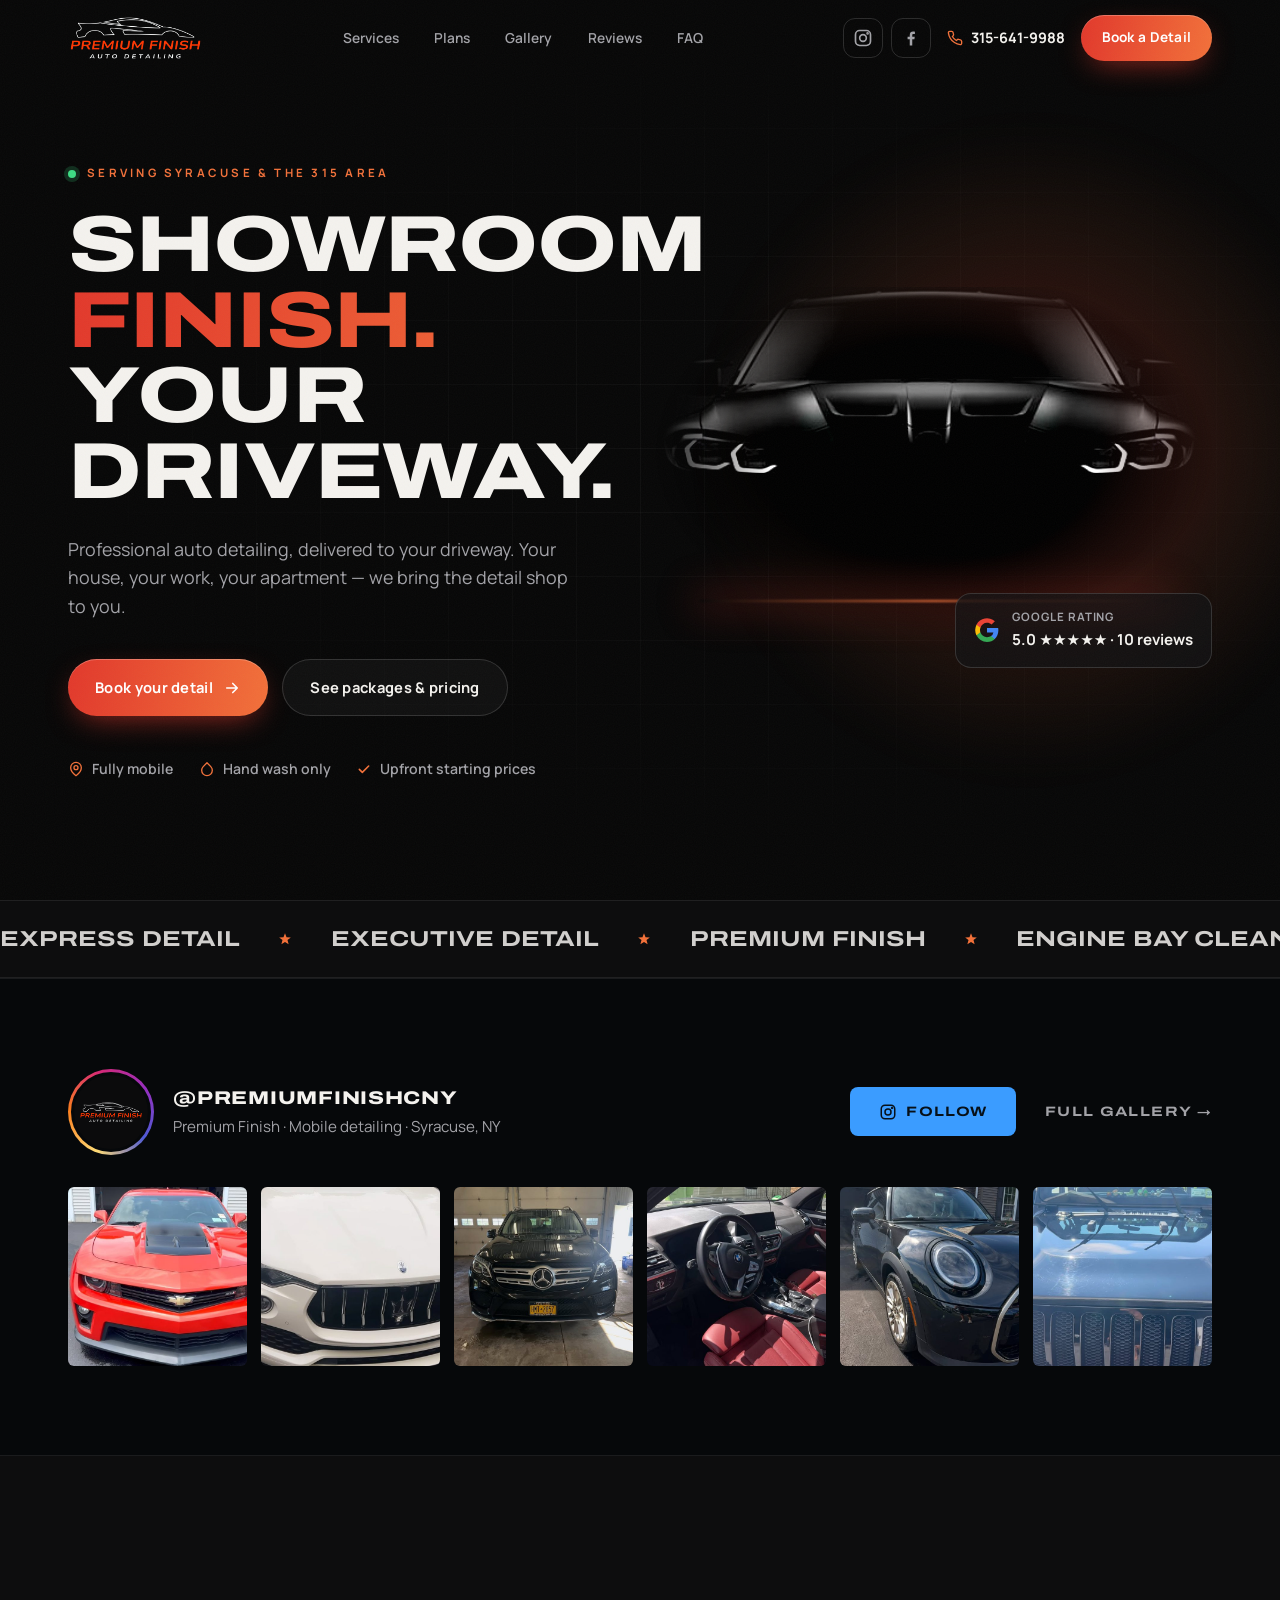
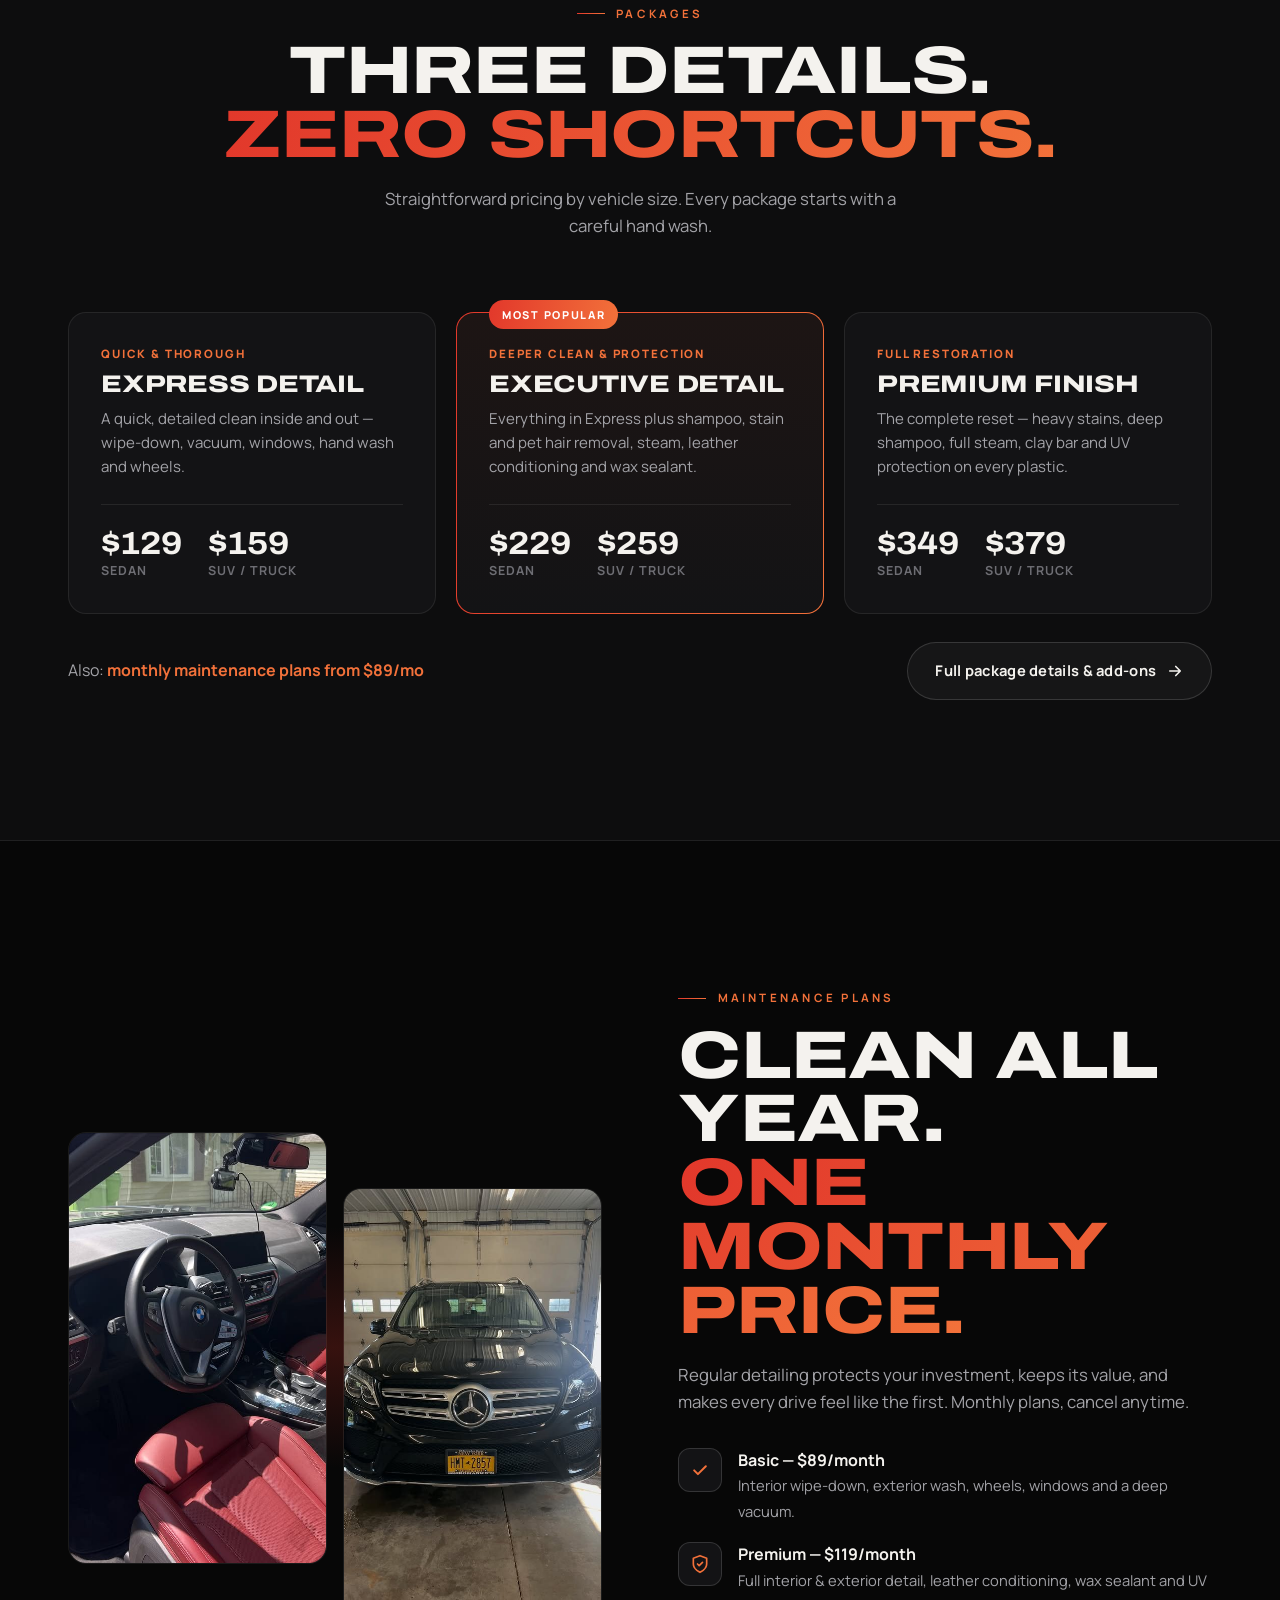
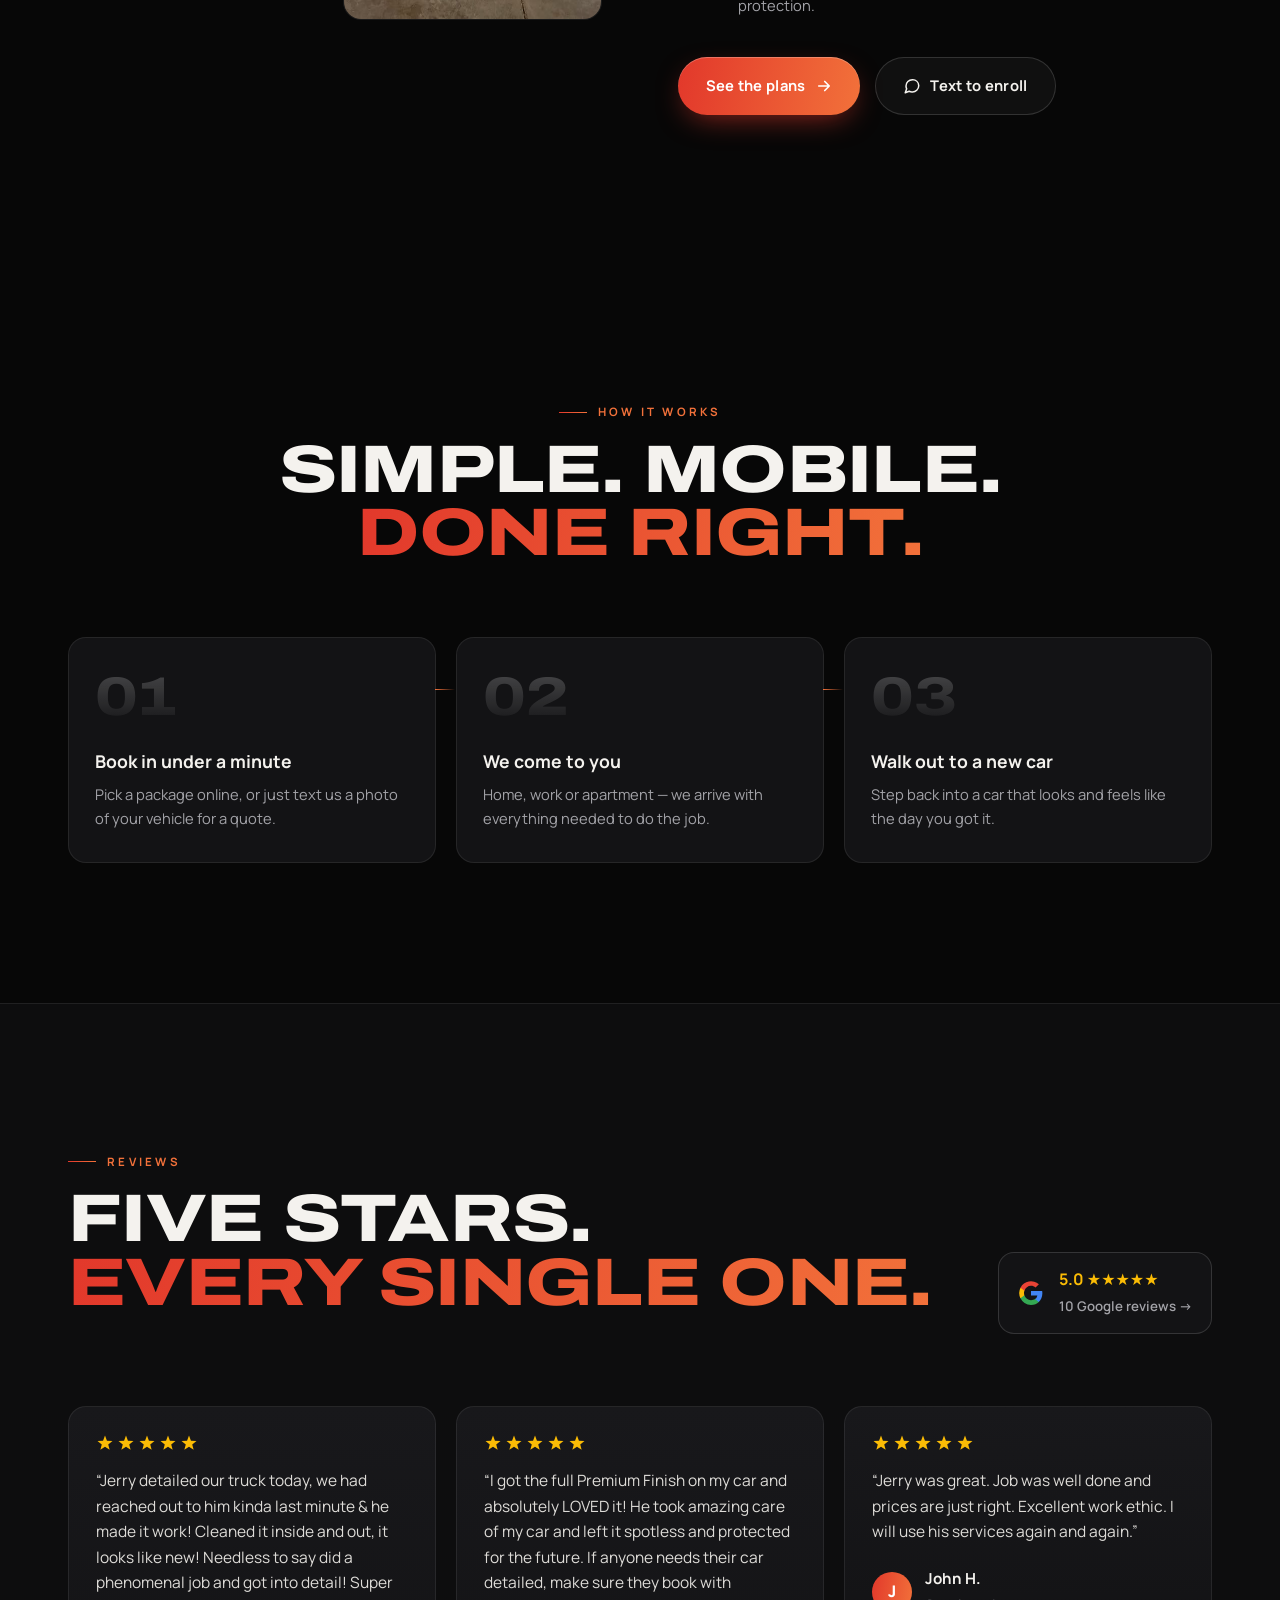
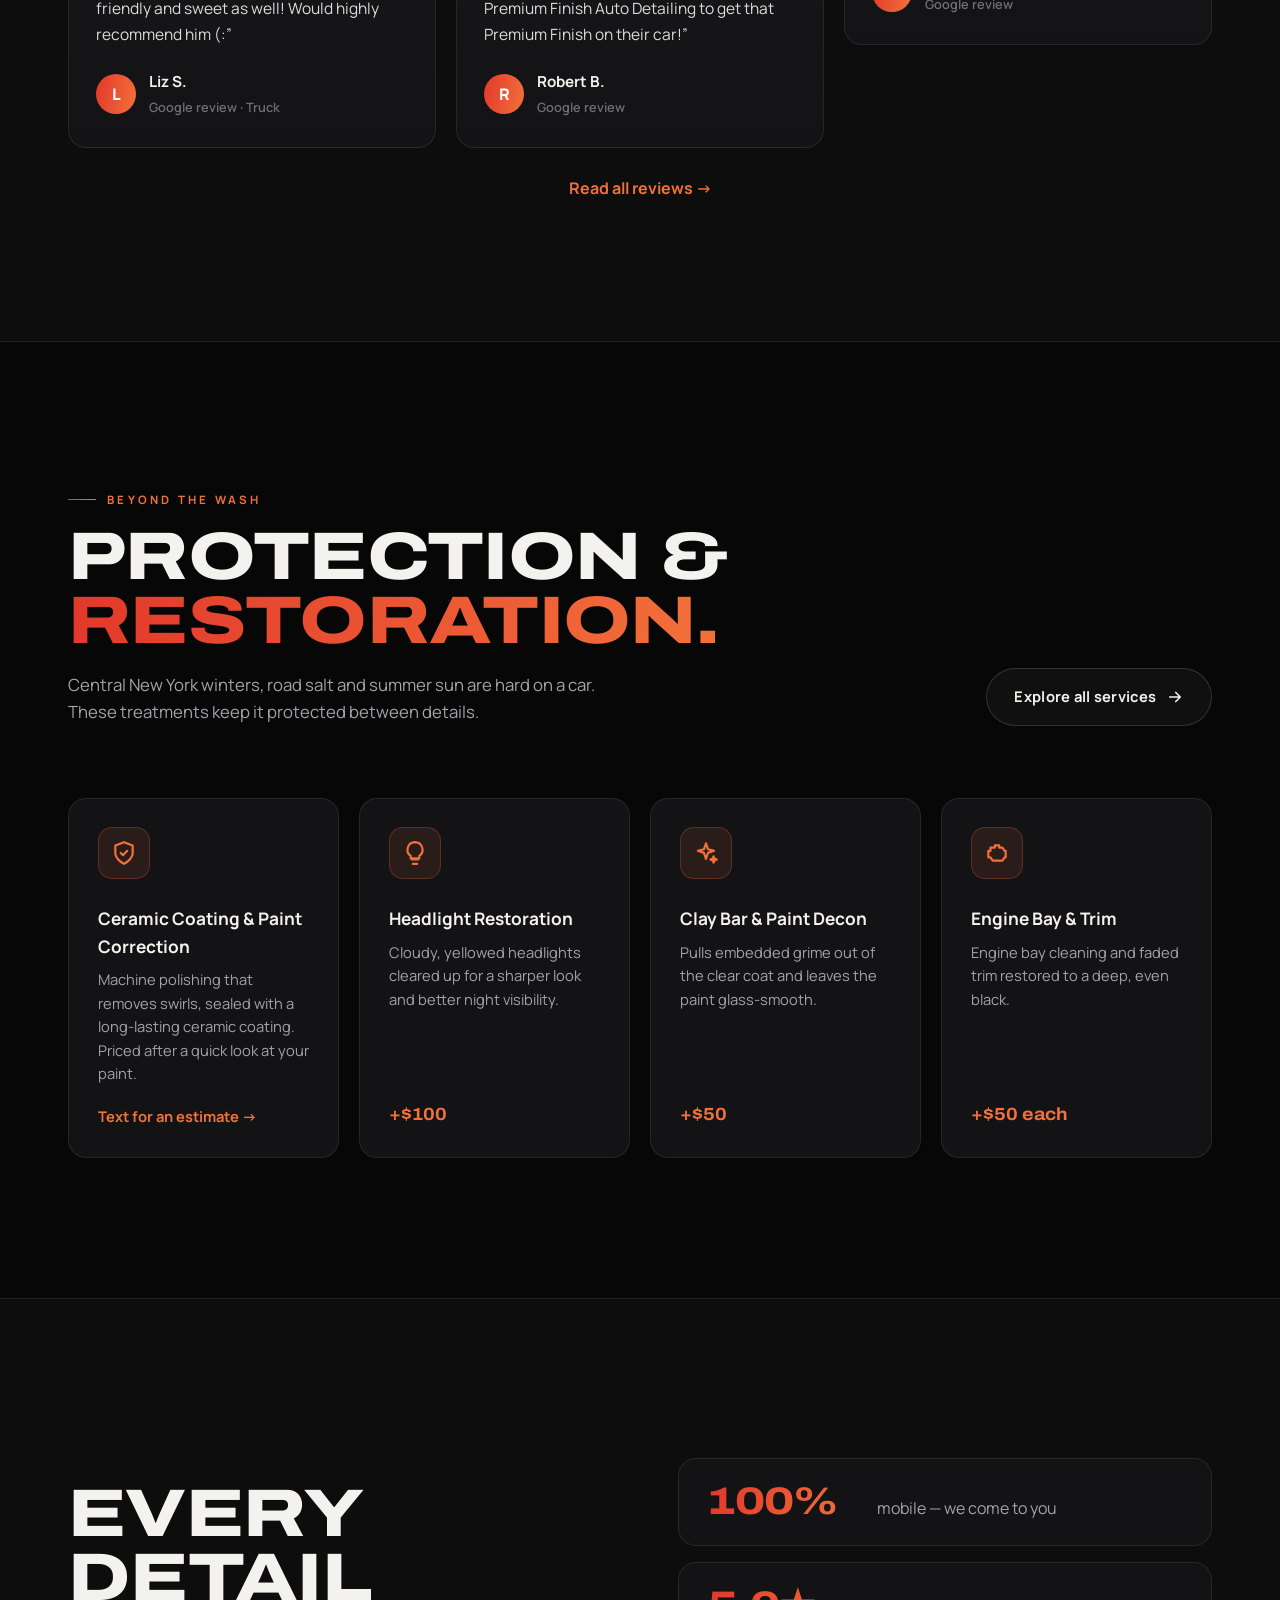
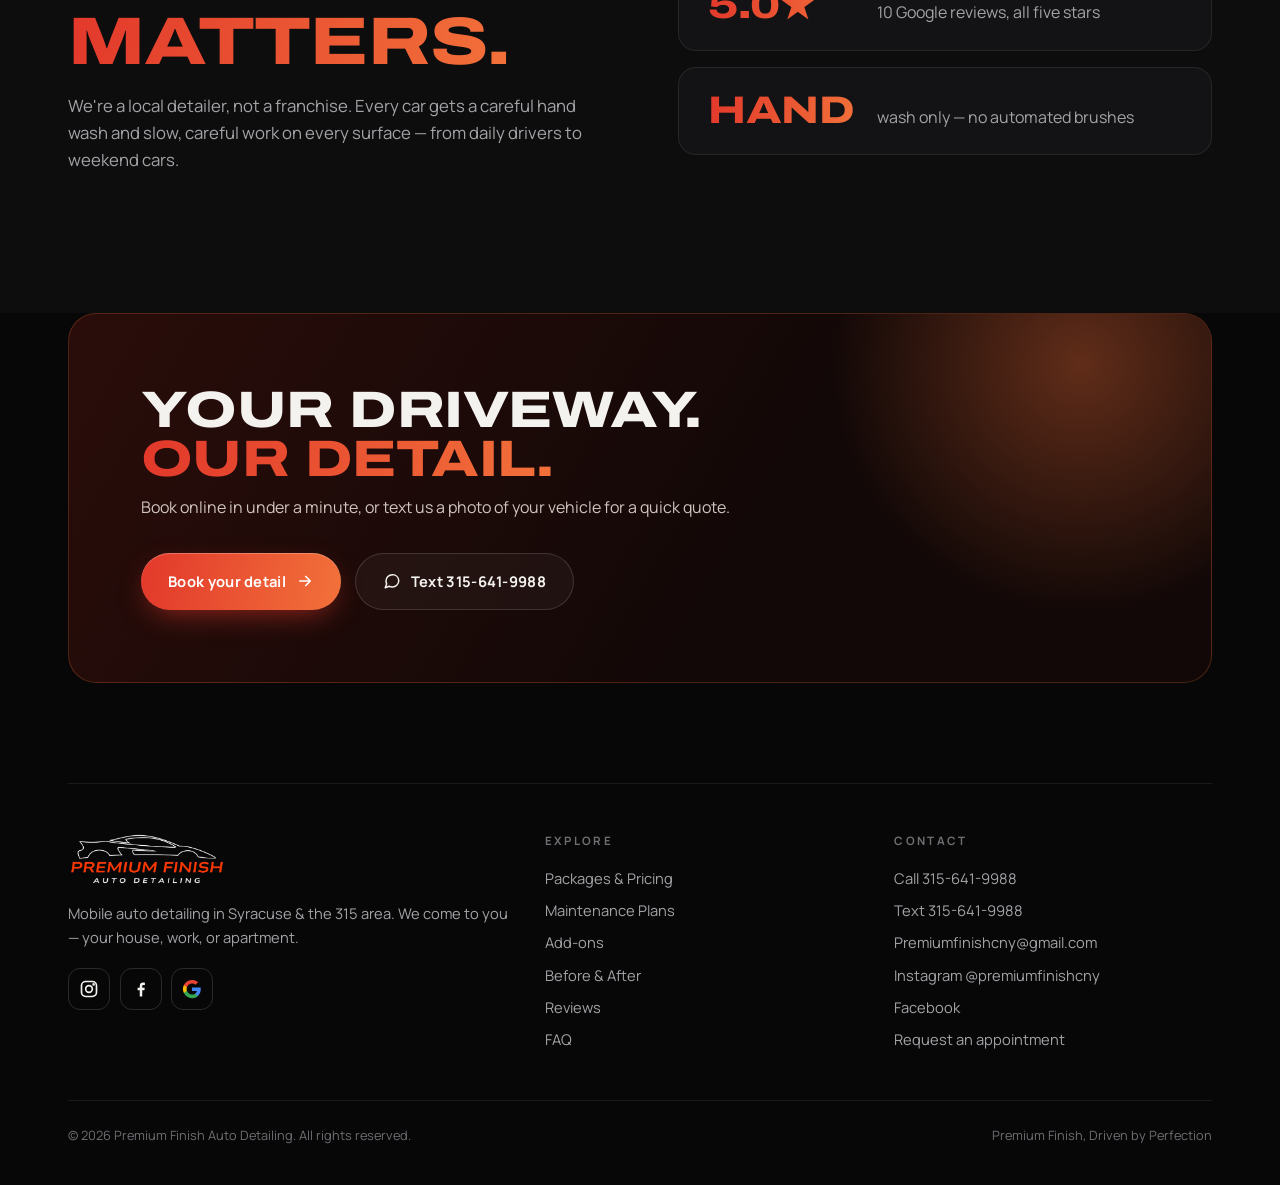
==== commit 51884045: "Use real Instagram photos and bring back the scrolling banner Home: restore the scrolling services b" ====
--- a/index.html
+++ b/index.html
@@ -16,7 +16,7 @@
   <link rel="preconnect" href="https://fonts.gstatic.com" crossorigin />
   <link href="https://fonts.googleapis.com/css2?family=Archivo:wdth,wght@62..125,400..900&family=Manrope:wght@400;500;600;700&display=swap" rel="stylesheet" />
 
-  <link rel="stylesheet" href="css/styles.css?v=202611190352" />
+  <link rel="stylesheet" href="css/styles.css?v=202611202057" />
 </head>
 <body>
 
@@ -120,6 +120,33 @@
   </header>
 
 
+  <!-- MARQUEE -->
+  <div class="strip" aria-hidden="true">
+    <div class="strip-track">
+      <div class="strip-item">
+        <span>Express Detail</span><svg class="star"><use href="#i-star"/></svg>
+        <span>Executive Detail</span><svg class="star"><use href="#i-star"/></svg>
+        <span>Premium Finish</span><svg class="star"><use href="#i-star"/></svg>
+        <span>Engine Bay Cleaning</span><svg class="star"><use href="#i-star"/></svg>
+        <span>Trim Restoration</span><svg class="star"><use href="#i-star"/></svg>
+        <span>Headlight Restoration</span><svg class="star"><use href="#i-star"/></svg>
+        <span>Monthly Plans</span><svg class="star"><use href="#i-star"/></svg>
+        <span>We Come To You</span><svg class="star"><use href="#i-star"/></svg>
+      </div>
+      <div class="strip-item">
+        <span>Express Detail</span><svg class="star"><use href="#i-star"/></svg>
+        <span>Executive Detail</span><svg class="star"><use href="#i-star"/></svg>
+        <span>Premium Finish</span><svg class="star"><use href="#i-star"/></svg>
+        <span>Engine Bay Cleaning</span><svg class="star"><use href="#i-star"/></svg>
+        <span>Trim Restoration</span><svg class="star"><use href="#i-star"/></svg>
+        <span>Headlight Restoration</span><svg class="star"><use href="#i-star"/></svg>
+        <span>Monthly Plans</span><svg class="star"><use href="#i-star"/></svg>
+        <span>We Come To You</span><svg class="star"><use href="#i-star"/></svg>
+      </div>
+    </div>
+  </div>
+
+
   <!-- ============================================================
        INSTAGRAM
   ============================================================ -->
@@ -141,28 +168,28 @@
       <!-- Photo strip. To change a photo, replace images/instagram/ig-1.jpg … ig-6.jpg
            (square photos look best). -->
       <div class="ig-strip r r2">
-        <a class="ig-tile" href="https://www.instagram.com/premiumfinishcny/" target="_blank" rel="noopener">
-          <img src="images/instagram/ig-1.jpg" alt="Freshly detailed front cabin" loading="lazy">
-          <span class="ig-hover"><svg><use href="#i-insta"/></svg></span>
-        </a>
-        <a class="ig-tile" href="https://www.instagram.com/premiumfinishcny/" target="_blank" rel="noopener">
-          <img src="images/instagram/ig-2.jpg" alt="Clean truck interior with leather seats" loading="lazy">
-          <span class="ig-hover"><svg><use href="#i-insta"/></svg></span>
-        </a>
-        <a class="ig-tile" href="https://www.instagram.com/premiumfinishcny/" target="_blank" rel="noopener">
-          <img src="images/instagram/ig-3.jpg" alt="Detailed truck interior" loading="lazy">
-          <span class="ig-hover"><svg><use href="#i-insta"/></svg></span>
-        </a>
-        <a class="ig-tile" href="https://www.instagram.com/premiumfinishcny/" target="_blank" rel="noopener">
-          <img src="images/instagram/ig-4.jpg" alt="Wheel and tire after detailing" loading="lazy">
-          <span class="ig-hover"><svg><use href="#i-insta"/></svg></span>
-        </a>
-        <a class="ig-tile" href="https://www.instagram.com/premiumfinishcny/" target="_blank" rel="noopener">
-          <img src="images/instagram/ig-5.jpg" alt="Spotless center console" loading="lazy">
-          <span class="ig-hover"><svg><use href="#i-insta"/></svg></span>
-        </a>
-        <a class="ig-tile" href="https://www.instagram.com/premiumfinishcny/" target="_blank" rel="noopener">
-          <img src="images/instagram/ig-6.jpg" alt="Rear seats after detailing" loading="lazy">
+        <a class="ig-tile" href="https://www.instagram.com/reel/DaRtE7xsFdI/" target="_blank" rel="noopener">
+          <img src="images/instagram/ig-1.jpg" alt="Red Camaro ZL1 after a full Premium Finish detail" loading="lazy">
+          <span class="ig-hover"><svg><use href="#i-insta"/></svg></span>
+        </a>
+        <a class="ig-tile" href="https://www.instagram.com/reel/DaeITM7pt04/" target="_blank" rel="noopener">
+          <img src="images/instagram/ig-2.jpg" alt="White Maserati after a full inside and out detail" loading="lazy">
+          <span class="ig-hover"><svg><use href="#i-insta"/></svg></span>
+        </a>
+        <a class="ig-tile" href="https://www.instagram.com/p/DdJ_2R9FGT7/" target="_blank" rel="noopener">
+          <img src="images/instagram/ig-3.jpg" alt="Black Mercedes GL after paint correction and ceramic coating" loading="lazy">
+          <span class="ig-hover"><svg><use href="#i-insta"/></svg></span>
+        </a>
+        <a class="ig-tile" href="https://www.instagram.com/p/DbCAFfjFFFf/" target="_blank" rel="noopener">
+          <img src="images/instagram/ig-4.jpg" alt="BMW X3 red leather interior after detailing" loading="lazy">
+          <span class="ig-hover"><svg><use href="#i-insta"/></svg></span>
+        </a>
+        <a class="ig-tile" href="https://www.instagram.com/p/DabJ4hHlOxm/" target="_blank" rel="noopener">
+          <img src="images/instagram/ig-5.jpg" alt="Black Mini Cooper after clay bar and wax sealant" loading="lazy">
+          <span class="ig-hover"><svg><use href="#i-insta"/></svg></span>
+        </a>
+        <a class="ig-tile" href="https://www.instagram.com/reel/DbEAFNbROWI/" target="_blank" rel="noopener">
+          <img src="images/instagram/ig-6.jpg" alt="Jeep after 2-step paint correction and 10-year ceramic coating" loading="lazy">
           <span class="ig-hover"><svg><use href="#i-insta"/></svg></span>
         </a>
       </div>
@@ -210,8 +237,8 @@
   <section id="home-feature">
     <div class="wrap feature">
       <div class="feature-media r">
-        <figure><img src="images/inside2.jpg" alt="Clean truck interior with leather seats" loading="lazy"></figure>
-        <figure><img src="images/AFTER-1.jpg" alt="Clean wheel after detailing" loading="lazy"></figure>
+        <figure><img src="images/work/feature-DbCAFfjFFFf-4.jpg" alt="BMW X3 red leather interior after detailing" loading="lazy"></figure>
+        <figure><img src="images/work/feature-DdJ_2R9FGT7-2.jpg" alt="Black Mercedes GL with ceramic-coated paint" loading="lazy"></figure>
       </div>
       <div>
         <span class="eyebrow r">Maintenance plans</span>
@@ -383,7 +410,7 @@
   </div>
 
 
-  <script src="js/main.js?v=202611190352"></script>
+  <script src="js/main.js?v=202611202057"></script>
 
 </body>
 </html>
--- a/css/styles.css
+++ b/css/styles.css
@@ -847,3 +847,27 @@
 }
 #home-feature { overflow: hidden; }
 @media (max-width: 560px) { .ig-gallery { white-space: normal; } }
+
+/* ============================================================
+   GALLERY — side-by-side before/after + recent work grid
+============================================================ */
+#acura { background: var(--bg); }
+.ba-grid { display: grid; grid-template-columns: repeat(2, 1fr); gap: 16px; }
+.ba-shot { margin: 0; border-radius: var(--radius); overflow: hidden; border: 1px solid var(--line); background: var(--card); }
+.ba-shot:first-child { grid-column: 1 / -1; }
+.ba-shot img { width: 100%; aspect-ratio: 16 / 9; object-fit: cover; }
+.ba-shot figcaption { padding: .8rem 1.1rem; font-weight: 700; font-size: .92rem; }
+
+#work { background: var(--surface); border-block: 1px solid var(--line); }
+.work-grid { display: grid; grid-template-columns: repeat(4, 1fr); gap: 14px; }
+.work-tile { position: relative; display: block; aspect-ratio: 4 / 5; border-radius: 12px; overflow: hidden; background: var(--card); text-decoration: none; }
+.work-tile img { width: 100%; height: 100%; object-fit: cover; transition: transform .7s var(--ease); }
+.work-tile:hover img { transform: scale(1.06); }
+.work-cap {
+  position: absolute; left: 0; right: 0; bottom: 0; padding: 2.4rem 1rem .9rem;
+  background: linear-gradient(transparent, rgba(0,0,0,.85)); display: flex; flex-direction: column;
+}
+.work-cap strong { font-size: .98rem; }
+.work-cap small { color: #d0cdc8; font-size: .8rem; font-weight: 600; }
+@media (max-width: 900px) { .work-grid { grid-template-columns: repeat(2, 1fr); } }
+@media (max-width: 560px) { .ba-grid { grid-template-columns: 1fr; } .work-grid { gap: 8px; } .work-cap { padding: 1.6rem .7rem .6rem; } }
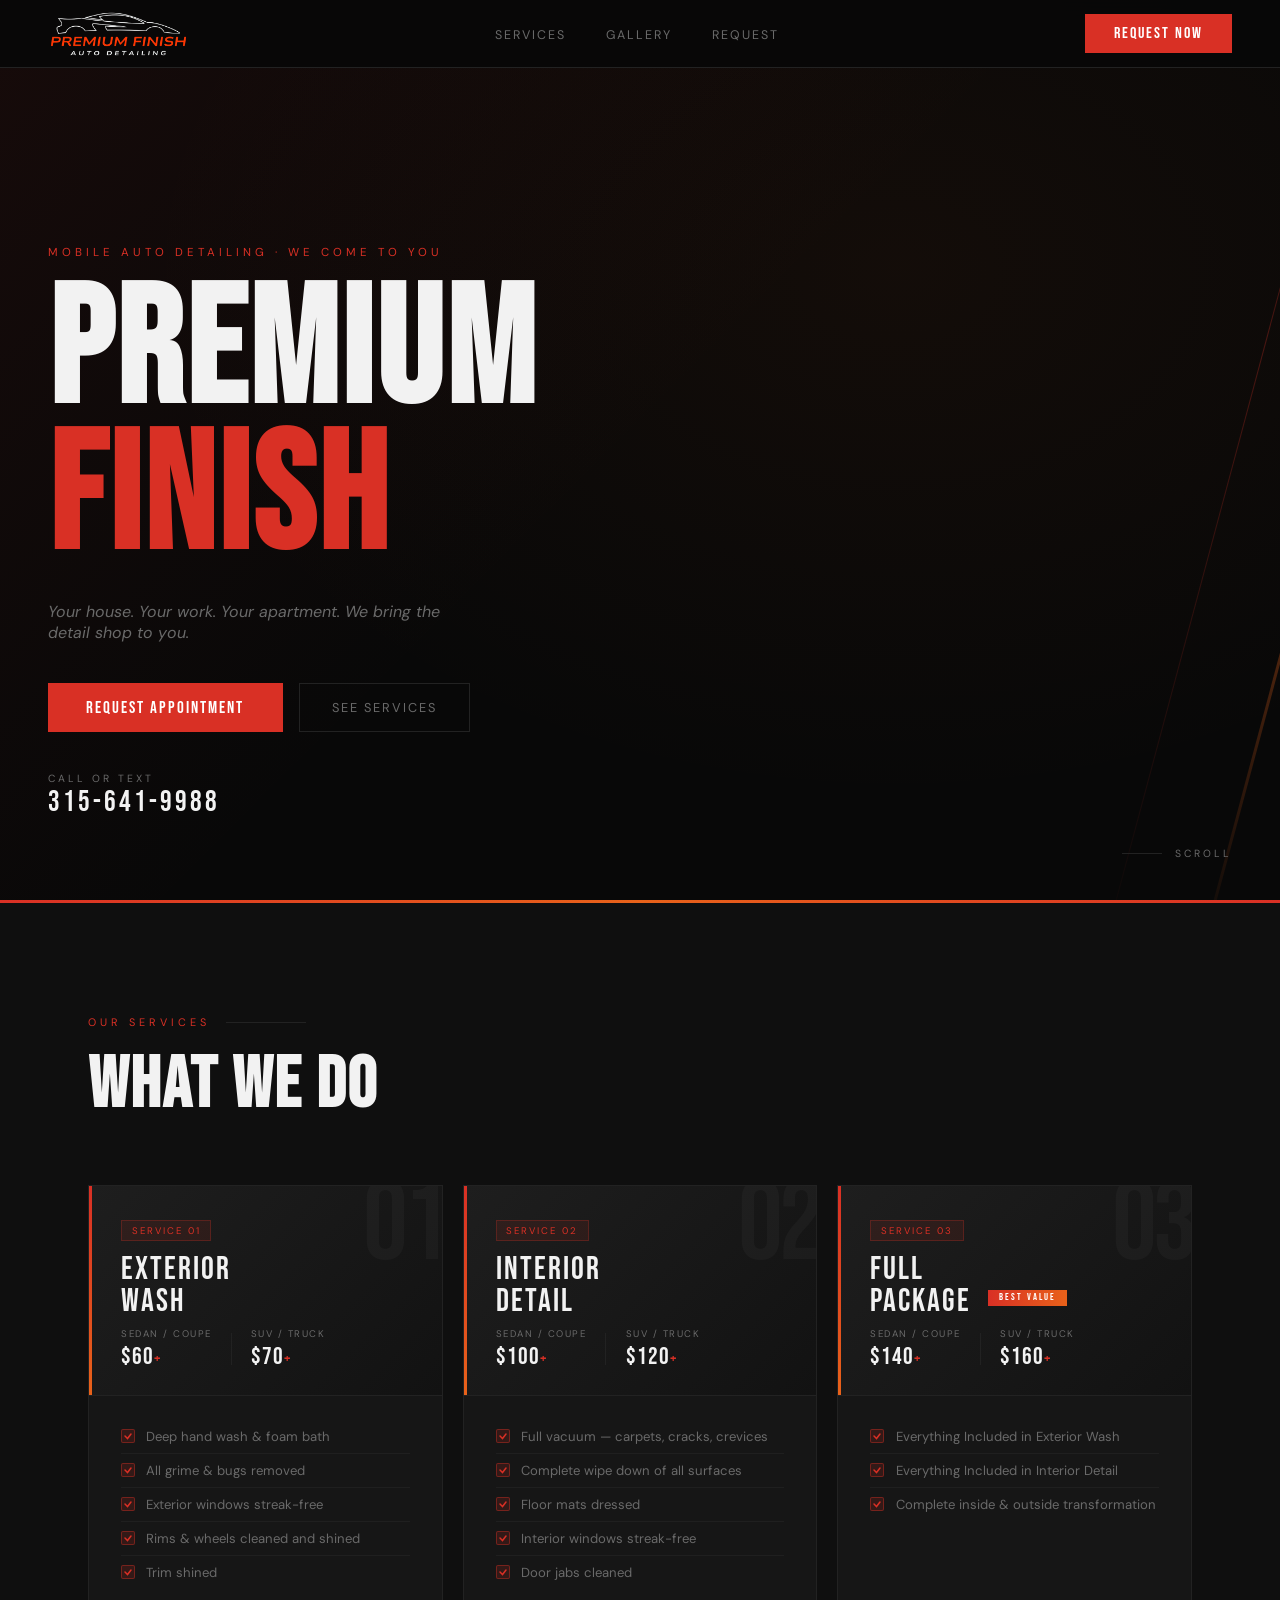
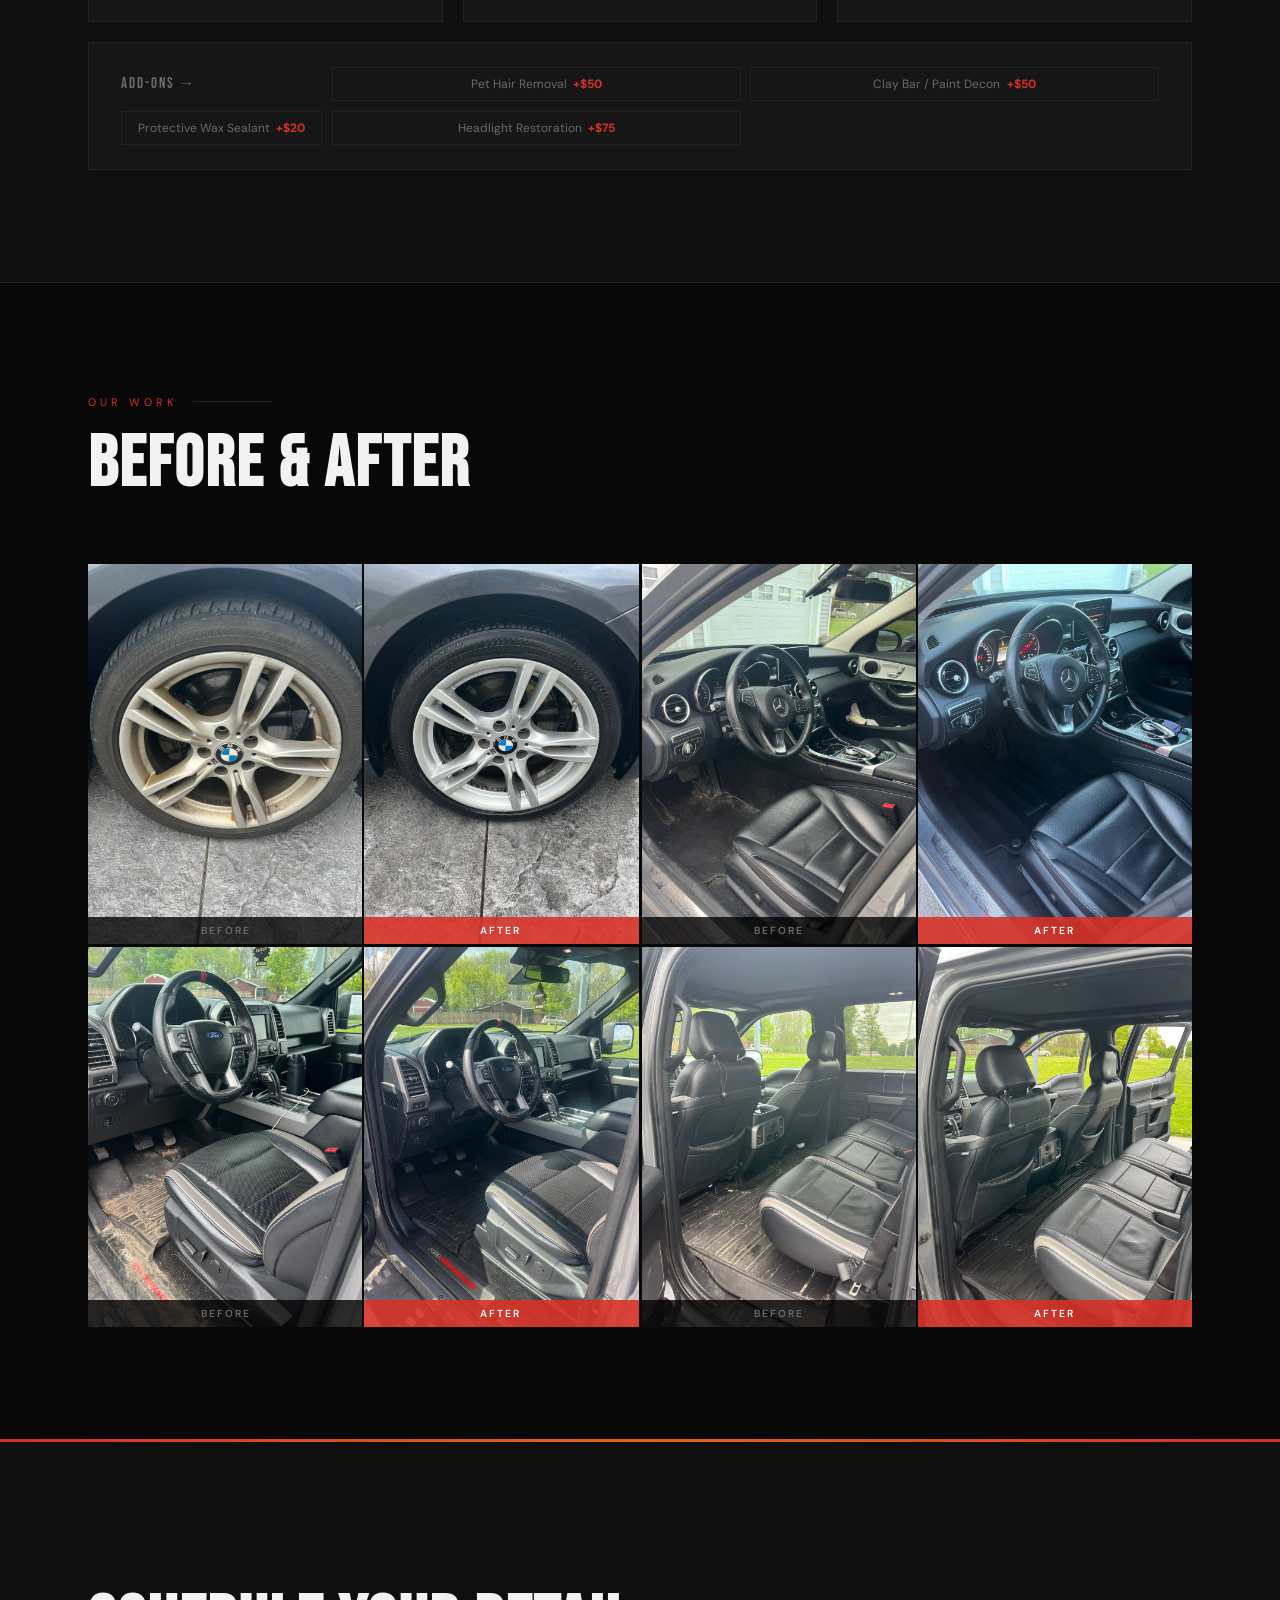
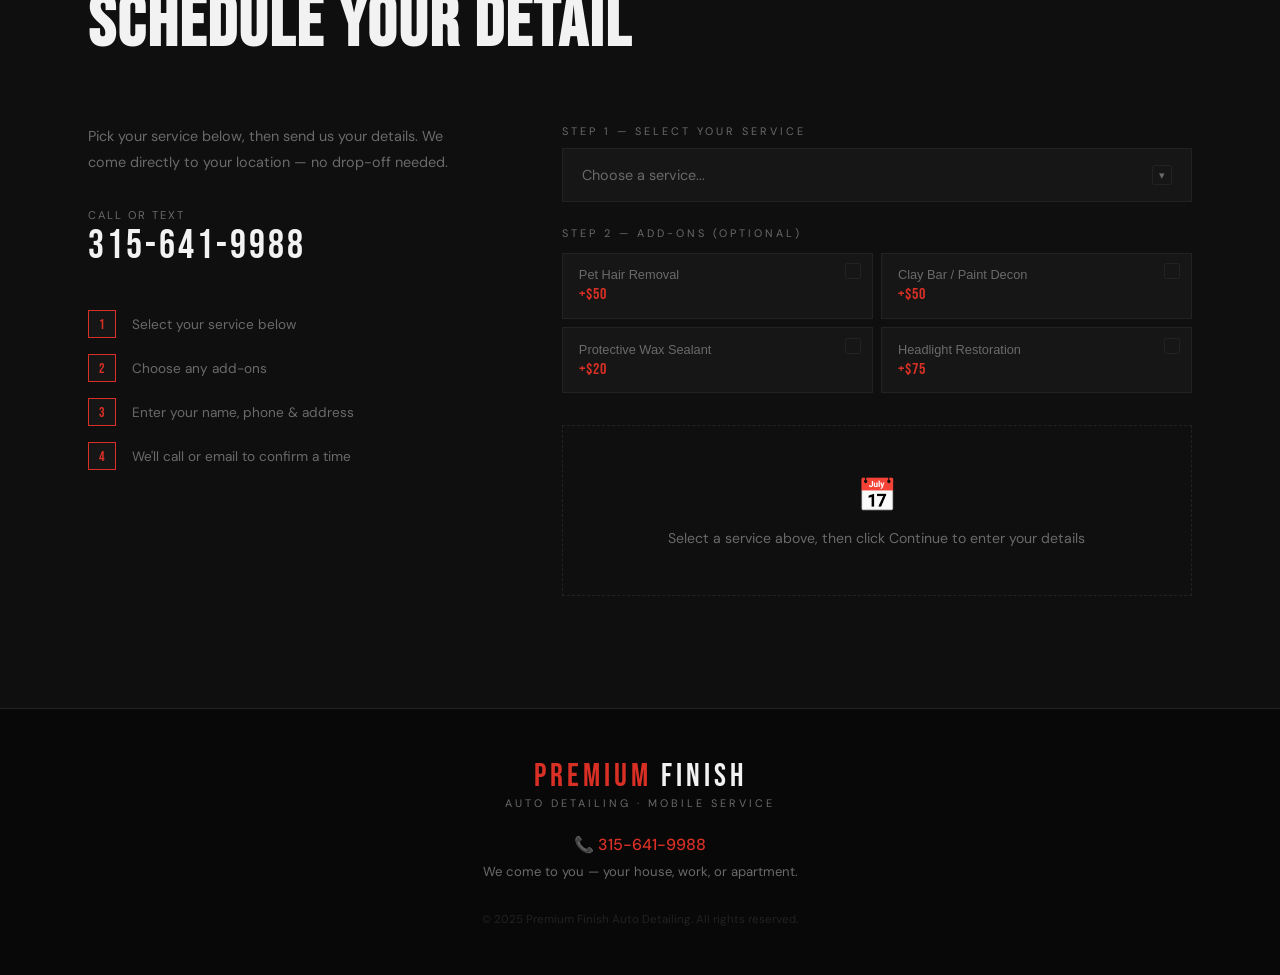
==== commit 8b15d23e: "Update index.html" ====
--- a/index.html
+++ b/index.html
@@ -3,414 +3,1389 @@
 <head>
   <meta charset="UTF-8" />
   <meta name="viewport" content="width=device-width, initial-scale=1.0" />
-  <title>Premium Finish Auto Detailing · Mobile Car Detailing in Syracuse, NY</title>
-  <meta name="description" content="Mobile car detailing that comes to your driveway in Syracuse and the 315 area. Packages from $129, monthly plans from $89, ceramic coating and more. Call or text 315-641-9988." />
-  <meta name="theme-color" content="#070707" />
-  <meta property="og:title" content="Premium Finish Auto Detailing · Mobile Car Detailing in Syracuse, NY" />
-  <meta property="og:description" content="Mobile car detailing that comes to your driveway in Syracuse and the 315 area. Packages from $129, monthly plans from $89, ceramic coating and more. Call or text 315-641-9988." />
-  <meta property="og:image" content="images/AFTER-2.jpg" />
-  <link rel="icon" href="images/logo.png" />
+  <title>Premium Finish Auto Detailing</title>
 
   <!-- Google Fonts -->
-  <link rel="preconnect" href="https://fonts.googleapis.com" />
-  <link rel="preconnect" href="https://fonts.gstatic.com" crossorigin />
-  <link href="https://fonts.googleapis.com/css2?family=Archivo:wdth,wght@62..125,400..900&family=Manrope:wght@400;500;600;700&display=swap" rel="stylesheet" />
-
-  <link rel="stylesheet" href="css/styles.css?v=202611202057" />
+  <link href="https://fonts.googleapis.com/css2?family=Bebas+Neue&family=DM+Sans:ital,wght@0,300;0,400;0,500;1,300&display=swap" rel="stylesheet" />
+
+  <!-- CRM DATABASE CONNECTION — feeds the request below into the CRM automatically.
+       Leave this file as-is until you finish the one-time setup in admin.html (it has a wizard). -->
+  <script src="supabase-config.js"></script>
+  <script>
+    /* Fallback connection so the CRM works even if supabase-config.js is missing or in another folder.
+       (The publishable key is designed to be public.) */
+    window.PF_SUPABASE = window.PF_SUPABASE || {
+      url: "https://bhbxybbqcornwjtxwbhz.supabase.co",
+      key: "sb_publishable_dYIHFqm5TT15n6KJ49M3Lg_DRqu4G7p"
+    };
+  </script>
+
+
+  <style>
+    /* ============================================================
+       STEP 1 — CSS VARIABLES
+       Change colors here and they update everywhere on the site.
+    ============================================================ */
+    :root {
+      --black:  #080808;
+      --deep:   #0f0f0f;
+      --card:   #161616;
+      --red:    #d93025;
+      --orange: #e8621a;
+      --white:  #f2f2f2;
+      --muted:  #6a6a6a;
+      --border: #222222;
+    }
+
+    /* ============================================================
+       STEP 2 — RESET & BASE
+    ============================================================ */
+    *, *::before, *::after { margin: 0; padding: 0; box-sizing: border-box; }
+    html { scroll-behavior: smooth; }
+    body {
+      background: var(--black);
+      color: var(--white);
+      font-family: 'DM Sans', sans-serif;
+      overflow-x: hidden;
+    }
+
+    /* ============================================================
+       STEP 3 — NAVIGATION BAR
+    ============================================================ */
+    nav {
+      position: fixed; top: 0; width: 100%; z-index: 900;
+      display: flex; align-items: center; justify-content: space-between;
+      padding: 0 3rem; height: 68px;
+      background: rgba(8,8,8,0.92);
+      backdrop-filter: blur(20px);
+      border-bottom: 1px solid var(--border);
+    }
+
+    /* ── LOGO ──
+       The nav shows your logo image (logo.png).
+       Put logo.png in the same folder as this HTML file.
+       The image is capped at 48px tall so it fits the nav bar.
+       If the file is missing it gracefully falls back to text. */
+    .logo { display: flex; align-items: center; }
+    .logo img { height: 48px; width: auto; display: block; }
+    .logo-text { font-family: 'Bebas Neue', sans-serif; font-size: 1.5rem; letter-spacing: 3px; }
+    .logo-text em { color: var(--red); font-style: normal; }
+
+    .nav-links { display: flex; gap: 2.5rem; list-style: none; }
+    .nav-links a {
+      font-size: 0.78rem; letter-spacing: 2px; text-transform: uppercase;
+      color: var(--muted); text-decoration: none; transition: color 0.2s;
+    }
+    .nav-links a:hover { color: var(--white); }
+
+    .nav-book {
+      font-family: 'Bebas Neue', sans-serif; letter-spacing: 2px; font-size: 1rem;
+      background: var(--red); color: white; border: none;
+      padding: 0.6rem 1.8rem; cursor: pointer; transition: background 0.2s;
+    }
+    .nav-book:hover { background: var(--orange); }
+
+    /* ============================================================
+       STEP 4 — HERO SECTION
+    ============================================================ */
+    .hero {
+      min-height: 100vh; position: relative;
+      display: grid;
+      /* two columns: left = text content, right = logo */
+      grid-template-columns: 1fr auto;
+      align-items: end;
+      padding: 68px 3rem 5rem;
+      overflow: hidden;
+      gap: 0 4rem;
+    }
+
+    /* the left column holds all the text */
+    .hero-left {
+      display: flex; flex-direction: column; justify-content: flex-end;
+      padding-bottom: 0;
+    }
+
+    /* the right column holds the logo image, centered vertically */
+    .hero-right {
+      display: flex; align-items: center; justify-content: center;
+      padding-bottom: 5rem;
+      animation: fadeUp 0.7s 0.4s ease both;
+    }
+
+    /*
+      HERO LOGO — put logo.png in the same folder as this HTML.
+      Adjust max-width to make it bigger or smaller.
+    */
+    .hero-logo-img {
+      width: clamp(200px, 28vw, 420px);
+      height: auto;
+      display: block;
+      filter: drop-shadow(0 0 40px rgba(217,48,37,0.15));
+      /* hide on mobile — shown above text instead */
+    }
+
+    /* mobile logo shown above the h1 on small screens */
+    .hero-logo-mobile {
+      display: none;
+      width: 160px; height: auto;
+      margin-bottom: 1.5rem;
+      animation: fadeUp 0.7s ease both;
+    }
+
+    .hero-bg {
+      position: absolute; inset: 0; z-index: 0;
+      background:
+        linear-gradient(135deg, rgba(217,48,37,0.07) 0%, transparent 50%),
+        radial-gradient(ellipse at 70% 30%, rgba(232,98,26,0.05), transparent 60%);
+    }
+
+    /* diagonal accent lines */
+    .hero::before {
+      content: ''; position: absolute; z-index: 0;
+      top: -100px; right: -60px;
+      width: 3px; height: 120vh;
+      background: linear-gradient(to bottom, transparent, var(--red) 40%, var(--orange) 60%, transparent);
+      transform: rotate(15deg); opacity: 0.4;
+    }
+    .hero::after {
+      content: ''; position: absolute; z-index: 0;
+      top: -100px; right: 40px;
+      width: 1px; height: 120vh;
+      background: linear-gradient(to bottom, transparent, rgba(217,48,37,0.3) 40%, transparent);
+      transform: rotate(15deg);
+    }
+
+    /* make sure content sits above pseudo-elements */
+    .hero-left, .hero-right { position: relative; z-index: 1; }
+
+    .hero-eyebrow {
+      font-size: 0.72rem; letter-spacing: 4px; text-transform: uppercase;
+      color: var(--red); margin-bottom: 1.2rem;
+      animation: fadeUp 0.7s ease both;
+    }
+
+    .hero h1 {
+      font-family: 'Bebas Neue', sans-serif;
+      font-size: clamp(5rem, 13vw, 11rem);
+      line-height: 0.88; letter-spacing: 3px;
+      animation: fadeUp 0.7s 0.1s ease both;
+    }
+    .hero h1 .line2 { color: var(--red); display: block; }
+
+    .hero-sub {
+      font-size: 1rem; color: var(--muted); font-style: italic;
+      margin: 1.8rem 0 2.5rem; max-width: 420px;
+      animation: fadeUp 0.7s 0.2s ease both;
+    }
+
+    .hero-ctas { display: flex; gap: 1rem; animation: fadeUp 0.7s 0.3s ease both; }
+
+    .btn-red {
+      font-family: 'Bebas Neue', sans-serif; font-size: 1.05rem; letter-spacing: 2px;
+      background: var(--red); color: white; border: none;
+      padding: 0.9rem 2.4rem; cursor: pointer; transition: background 0.2s;
+      text-decoration: none; display: inline-block;
+    }
+    .btn-red:hover { background: var(--orange); }
+
+    .btn-ghost {
+      font-size: 0.8rem; letter-spacing: 2px; text-transform: uppercase;
+      background: transparent; border: 1px solid var(--border); color: var(--muted);
+      padding: 0.9rem 2rem; cursor: pointer; transition: all 0.2s;
+      text-decoration: none; display: inline-block;
+    }
+    .btn-ghost:hover { border-color: var(--muted); color: var(--white); }
+
+    /* phone number — now inside hero-left, below the buttons */
+    .hero-phone {
+      margin-top: 2.5rem;
+      animation: fadeUp 0.7s 0.4s ease both;
+    }
+    .hero-phone .ph-label { font-size: 0.65rem; letter-spacing: 3px; text-transform: uppercase; color: var(--muted); }
+    .hero-phone .ph-num  { font-family: 'Bebas Neue', sans-serif; font-size: 1.8rem; letter-spacing: 3px; }
+
+    .hero-scroll {
+      position: absolute; bottom: 2.5rem; right: 3rem; z-index: 1;
+      font-size: 0.65rem; letter-spacing: 3px; text-transform: uppercase; color: var(--muted);
+      display: flex; align-items: center; gap: 0.8rem;
+    }
+    .hero-scroll::before { content: ''; display: block; width: 40px; height: 1px; background: var(--border); }
+
+    @keyframes fadeUp {
+      from { opacity: 0; transform: translateY(40px); }
+      to   { opacity: 1; transform: translateY(0); }
+    }
+
+    /* ============================================================
+       STEP 5 — SHARED LAYOUT HELPERS
+    ============================================================ */
+    .wrap { max-width: 1200px; margin: 0 auto; padding: 0 3rem; }
+    section { padding: 7rem 0; }
+
+    .red-bar { height: 3px; background: linear-gradient(90deg, var(--red), var(--orange), var(--red)); }
+    .divider  { height: 1px; background: var(--border); }
+
+    .s-label {
+      font-size: 0.68rem; letter-spacing: 4px; text-transform: uppercase;
+      color: var(--red); margin-bottom: 0.8rem;
+      display: flex; align-items: center; gap: 1rem;
+    }
+    .s-label::after { content: ''; flex: 1; height: 1px; background: var(--border); max-width: 80px; }
+
+    .s-title {
+      font-family: 'Bebas Neue', sans-serif;
+      font-size: clamp(2.5rem, 6vw, 4.5rem);
+      letter-spacing: 2px; margin-bottom: 3.5rem;
+    }
+
+    /* scroll-reveal — JS adds .on when element enters view */
+    .r { opacity: 0; transform: translateY(24px); transition: opacity 0.6s ease, transform 0.6s ease; }
+    .r.on { opacity: 1; transform: none; }
+    .r2 { transition-delay: 0.12s; }
+    .r3 { transition-delay: 0.24s; }
+
+    /* ============================================================
+       STEP 6 — SERVICES SECTION (redesigned cards)
+    ============================================================ */
+    #services { background: var(--deep); }
+
+    .services-wrap {
+      display: grid; grid-template-columns: repeat(3, 1fr);
+      gap: 20px; margin-bottom: 20px;
+    }
+
+    .svc {
+      background: var(--card);
+      border: 1px solid var(--border);
+      padding: 0;
+      position: relative; overflow: hidden;
+      transition: transform 0.3s, box-shadow 0.3s;
+      display: flex; flex-direction: column;
+    }
+    .svc:hover {
+      transform: translateY(-6px);
+      box-shadow: 0 20px 60px rgba(0,0,0,0.5), 0 0 0 1px rgba(217,48,37,0.3);
+    }
+
+    /* coloured header band at top of each card */
+    .svc-header {
+      padding: 2rem 2rem 1.5rem;
+      background: linear-gradient(135deg, #1e1e1e 0%, #121212 100%);
+      border-bottom: 1px solid var(--border);
+      position: relative;
+      overflow: hidden;
+    }
+
+    /* big faded number watermark behind the header */
+    .svc-header::before {
+      content: attr(data-num);
+      position: absolute; right: -0.2rem; top: -1rem;
+      font-family: 'Bebas Neue', sans-serif; font-size: 7rem;
+      color: rgba(255,255,255,0.03); line-height: 1; pointer-events: none;
+      letter-spacing: -4px;
+    }
+
+    /* left red bar accent */
+    .svc-header::after {
+      content: '';
+      position: absolute; left: 0; top: 0; bottom: 0;
+      width: 3px;
+      background: linear-gradient(to bottom, var(--red), var(--orange));
+    }
+
+    .svc-badge {
+      display: inline-block;
+      font-size: 0.6rem; letter-spacing: 2px; text-transform: uppercase;
+      color: var(--red); background: rgba(217,48,37,0.1);
+      border: 1px solid rgba(217,48,37,0.25);
+      padding: 0.2rem 0.6rem; margin-bottom: 0.8rem;
+    }
+
+    .svc-name {
+      font-family: 'Bebas Neue', sans-serif;
+      font-size: 2rem; letter-spacing: 2px;
+      margin-bottom: 0.5rem; line-height: 1;
+    }
+
+    /* price row */
+    .svc-pricing {
+      display: flex; gap: 1.2rem; align-items: center; flex-wrap: wrap;
+      margin-top: 0.6rem;
+    }
+    .svc-price-item {
+      display: flex; flex-direction: column; gap: 0.1rem;
+    }
+    .svc-price-vehicle {
+      font-size: 0.6rem; letter-spacing: 1.5px; text-transform: uppercase; color: var(--muted);
+    }
+    .svc-price-val {
+      font-family: 'Bebas Neue', sans-serif; font-size: 1.5rem;
+      letter-spacing: 1px; color: var(--white);
+    }
+    .svc-price-val em { font-style: normal; color: var(--red); font-size: 1rem; }
+    .svc-price-divider { width: 1px; height: 32px; background: var(--border); }
+
+    /* body with list */
+    .svc-body { padding: 1.5rem 2rem 2rem; flex: 1; }
+
+    .svc-list { list-style: none; }
+    .svc-list li {
+      font-size: 0.82rem; color: var(--muted);
+      padding: 0.5rem 0; border-bottom: 1px solid rgba(255,255,255,0.04);
+      display: flex; align-items: center; gap: 0.7rem;
+    }
+    .svc-list li:last-child { border-bottom: none; }
+
+    /* checkmark icon for each feature */
+    .svc-list li::before {
+      content: '';
+      display: block; flex-shrink: 0;
+      width: 14px; height: 14px;
+      background: rgba(217,48,37,0.15);
+      border: 1px solid rgba(217,48,37,0.4);
+      border-radius: 2px;
+      background-image: url("data:image/svg+xml,%3Csvg xmlns='http://www.w3.org/2000/svg' viewBox='0 0 10 10'%3E%3Cpath d='M2 5l2.5 2.5L8 3' stroke='%23d93025' stroke-width='1.5' fill='none' stroke-linecap='round'/%3E%3C/svg%3E");
+      background-size: 10px; background-position: center; background-repeat: no-repeat;
+    }
+
+    /* "Best Value" badge on full package */
+    .svc-best {
+      display: inline-block;
+      font-size: 0.6rem; letter-spacing: 2px; text-transform: uppercase;
+      color: #fff; background: linear-gradient(90deg, var(--red), var(--orange));
+      padding: 0.2rem 0.7rem; margin-left: 0.6rem;
+      vertical-align: middle; position: relative; top: -2px;
+    }
+
+    /* add-ons bar */
+    .addons-bar {
+      background: var(--card); padding: 1.5rem 2rem;
+      display: grid;
+      grid-template-columns: auto 1fr 1fr;
+      gap: 0.6rem; align-items: center;
+      border: 1px solid var(--border);
+    }
+    .addons-bar-label {
+      font-family: 'Bebas Neue', sans-serif; font-size: 0.95rem;
+      letter-spacing: 2px; color: var(--muted); white-space: nowrap;
+      grid-column: 1;
+    }
+    .addon-pill {
+      border: 1px solid var(--border); padding: 0.5rem 1rem;
+      font-size: 0.75rem; color: var(--muted);
+      display: flex; gap: 0.4rem; align-items: center; justify-content: center;
+      transition: border-color 0.2s; text-align: center;
+    }
+    .addon-pill:hover { border-color: rgba(217,48,37,0.4); color: var(--white); }
+    .addon-pill strong { color: var(--red); }
+
+    /* on mobile stack label on its own row, pills fill 2-col grid */
+    @media (max-width: 760px) {
+      .addons-bar {
+        grid-template-columns: 1fr 1fr;
+      }
+      .addons-bar-label {
+        grid-column: 1 / -1;
+        border-bottom: 1px solid var(--border);
+        padding-bottom: 0.6rem;
+        margin-bottom: 0.2rem;
+      }
+    }
+
+    /* ============================================================
+       STEP 7 — GALLERY (BEFORE & AFTER)
+
+       TO ADD YOUR PHOTOS:
+         1. Put your image files in the same folder as this HTML.
+         2. Replace  src="BEFORE-1.jpg"  with your actual filename.
+         3. Do the same for the After photo.
+         4. Copy a full "pair" block to add more pairs.
+    ============================================================ */
+    #gallery { background: var(--black); }
+
+    .gallery-grid {
+      display: grid; grid-template-columns: repeat(2, 1fr); gap: 3px;
+    }
+
+    .pair { position: relative; overflow: hidden; background: var(--card); }
+
+    .pair-images { display: grid; grid-template-columns: 1fr 1fr; height: 380px; }
+
+    .pair-slot { position: relative; overflow: hidden; background: #111; }
+    .pair-slot img {
+      width: 100%; height: 100%; object-fit: cover; display: block;
+      transition: transform 0.5s ease;
+    }
+    .pair:hover .pair-slot img { transform: scale(1.04); }
+
+    .slot-label {
+      position: absolute; bottom: 0; left: 0; right: 0;
+      padding: 0.45rem; text-align: center;
+      font-size: 0.64rem; letter-spacing: 2px; text-transform: uppercase; font-weight: 600;
+    }
+    .slot-label.before { background: rgba(0,0,0,0.78); color: var(--muted); }
+    .slot-label.after  { background: rgba(217,48,37,0.88); color: white; }
+
+    /* thin divider line between before/after */
+    .pair-divider {
+      position: absolute; top: 0; left: 50%; transform: translateX(-50%);
+      width: 2px; height: 100%; background: var(--black); z-index: 2;
+    }
+
+    /* placeholder when image file is not found */
+    .pair-slot.empty {
+      display: flex; flex-direction: column;
+      align-items: center; justify-content: center; gap: 0.5rem;
+      border: 1px dashed #2a2a2a;
+    }
+    .pair-slot.empty .ph-icon { font-size: 2.2rem; opacity: 0.2; }
+    .pair-slot.empty .ph-text { font-size: 0.6rem; letter-spacing: 1px; color: #333; text-transform: uppercase; }
+
+    /* ============================================================
+       STEP 8 — SERVICE SELECTOR (dropdown) + ADDONS
+    ============================================================ */
+    .svc-selector { margin-bottom: 2rem; }
+
+    .svc-selector-label {
+      font-size: 0.68rem; letter-spacing: 3px; text-transform: uppercase;
+      color: var(--muted); margin-bottom: 0.6rem; display: block;
+    }
+
+    /* Custom dropdown trigger */
+    .svc-dropdown {
+      position: relative; margin-bottom: 1.5rem;
+    }
+
+    .svc-dropdown-trigger {
+      width: 100%; background: var(--card); border: 1px solid var(--border);
+      color: var(--muted); padding: 1rem 1.2rem;
+      font-family: 'DM Sans', sans-serif; font-size: 0.9rem;
+      text-align: left; cursor: pointer; transition: all 0.2s;
+      display: flex; align-items: center; justify-content: space-between;
+    }
+    .svc-dropdown-trigger:hover { border-color: var(--muted); }
+    .svc-dropdown-trigger.selected { border-color: var(--red); color: var(--white); }
+
+    .svc-dropdown-trigger .trigger-arrow {
+      width: 20px; height: 20px; flex-shrink: 0;
+      border: 1px solid var(--border); border-radius: 2px;
+      display: flex; align-items: center; justify-content: center;
+      font-size: 0.7rem; color: var(--muted);
+      transition: transform 0.2s;
+    }
+    .svc-dropdown.open .trigger-arrow { transform: rotate(180deg); }
+
+    /* Dropdown menu panel */
+    .svc-dropdown-menu {
+      display: none; position: absolute; top: 100%; left: 0; right: 0;
+      background: #1e1e1e; border: 1px solid var(--border); border-top: none;
+      z-index: 50; max-height: 320px; overflow-y: auto;
+    }
+    .svc-dropdown.open .svc-dropdown-menu { display: block; }
+
+    /* Group label inside dropdown */
+    .svc-option-group {
+      font-size: 0.6rem; letter-spacing: 2px; text-transform: uppercase;
+      color: var(--red); padding: 0.7rem 1.2rem 0.3rem;
+      background: rgba(217,48,37,0.05); border-bottom: 1px solid var(--border);
+    }
+
+    /* Individual option */
+    .svc-option {
+      width: 100%; background: none; border: none; border-bottom: 1px solid var(--border);
+      color: var(--muted); padding: 0.85rem 1.2rem;
+      font-family: 'DM Sans', sans-serif; font-size: 0.88rem;
+      text-align: left; cursor: pointer; transition: all 0.15s;
+      display: flex; align-items: center; justify-content: space-between;
+    }
+    .svc-option:last-child { border-bottom: none; }
+    .svc-option:hover { background: rgba(217,48,37,0.08); color: var(--white); }
+    .svc-option.active { background: rgba(217,48,37,0.12); color: var(--white); }
+    .svc-option .opt-price {
+      font-family: 'Bebas Neue', sans-serif; font-size: 1rem;
+      letter-spacing: 1px; color: var(--red);
+    }
+
+    /* selected service summary chip */
+    .svc-selected-chip {
+      display: none; align-items: center; gap: 0.6rem;
+      background: rgba(217,48,37,0.1); border: 1px solid rgba(217,48,37,0.3);
+      padding: 0.6rem 1rem; margin-bottom: 1.5rem; font-size: 0.82rem;
+    }
+    .svc-selected-chip.visible { display: flex; }
+    .svc-selected-chip .chip-dot { width: 6px; height: 6px; background: var(--red); border-radius: 50%; flex-shrink: 0; }
+    .svc-selected-chip .chip-change {
+      margin-left: auto; font-size: 0.7rem; letter-spacing: 1px;
+      text-transform: uppercase; color: var(--red); cursor: pointer;
+      background: none; border: none; font-family: 'DM Sans', sans-serif;
+    }
+
+    /* ADDON section header */
+    .addon-section-label {
+      font-size: 0.68rem; letter-spacing: 3px; text-transform: uppercase;
+      color: var(--muted); margin-bottom: 0.8rem; display: block;
+    }
+
+    /* addon toggle cards */
+    .addons-grid {
+      display: grid; grid-template-columns: 1fr 1fr; gap: 0.5rem;
+      margin-bottom: 1.5rem;
+    }
+
+    .addon-toggle {
+      background: var(--card); border: 1px solid var(--border);
+      padding: 0.85rem 1rem; cursor: pointer; transition: all 0.2s;
+      display: flex; flex-direction: column; gap: 0.2rem;
+      position: relative; overflow: hidden; text-align: left;
+    }
+    .addon-toggle::before {
+      content: ''; position: absolute; left: 0; top: 0; bottom: 0;
+      width: 2px; background: var(--red);
+      transform: scaleY(0); transition: transform 0.2s;
+    }
+    .addon-toggle:hover { border-color: var(--muted); }
+    .addon-toggle.active { border-color: var(--red); background: rgba(217,48,37,0.08); }
+    .addon-toggle.active::before { transform: scaleY(1); }
+
+    .addon-toggle .at-name { font-size: 0.8rem; color: var(--muted); transition: color 0.2s; }
+    .addon-toggle.active .at-name { color: var(--white); }
+    .addon-toggle .at-price { font-family: 'Bebas Neue', sans-serif; font-size: 1rem; color: var(--red); letter-spacing: 1px; }
+    .addon-toggle .at-check {
+      position: absolute; top: 0.6rem; right: 0.7rem;
+      width: 16px; height: 16px; border: 1px solid var(--border);
+      border-radius: 2px; display: flex; align-items: center; justify-content: center;
+      font-size: 0.6rem; color: transparent; background: transparent;
+      transition: all 0.2s;
+    }
+    .addon-toggle.active .at-check { background: var(--red); border-color: var(--red); color: white; }
+
+    /* "Continue to booking" button — only visible after service picked */
+    .continue-btn {
+      display: none; width: 100%;
+      font-family: 'Bebas Neue', sans-serif; font-size: 1.2rem; letter-spacing: 3px;
+      background: var(--red); color: white; border: none;
+      padding: 1rem; cursor: pointer; transition: background 0.2s;
+      margin-bottom: 1.5rem;
+    }
+    .continue-btn.visible { display: block; }
+    .continue-btn:hover { background: var(--orange); }
+
+    /* prompt shown before service selected */
+    .cal-prompt {
+      border: 1px dashed var(--border);
+      padding: 3rem 2rem; text-align: center; color: var(--muted);
+      font-size: 0.88rem;
+    }
+    .cal-prompt .prompt-icon { font-size: 2rem; margin-bottom: 0.8rem; }
+
+    /* ============================================================
+       STEP 9 — BOOKING SECTION (Request Form)
+    ============================================================ */
+    #booking { background: var(--deep); }
+
+    .booking-layout {
+      display: grid;
+      grid-template-columns: 1fr 1.6fr;
+      gap: 5rem;
+      align-items: start;
+    }
+
+    .cal-info p {
+      font-size: 0.9rem; color: var(--muted);
+      line-height: 1.8; margin-bottom: 2rem;
+    }
+
+    .big-phone {
+      font-family: 'Bebas Neue', sans-serif;
+      font-size: 2.5rem; letter-spacing: 3px; margin-bottom: 0.3rem;
+    }
+
+    .ph-sub {
+      font-size: 0.7rem; letter-spacing: 2px;
+      text-transform: uppercase; color: var(--muted);
+    }
+
+    .cal-steps { margin-top: 2.5rem; display: flex; flex-direction: column; gap: 1rem; }
+
+    .cal-step {
+      display: flex; align-items: center; gap: 1rem;
+      font-size: 0.85rem; color: var(--muted);
+    }
+
+    .step-num {
+      width: 28px; height: 28px; flex-shrink: 0;
+      background: var(--card); border: 1px solid var(--red);
+      color: var(--red); font-family: 'Bebas Neue', sans-serif;
+      font-size: 0.9rem; letter-spacing: 1px;
+      display: flex; align-items: center; justify-content: center;
+    }
+
+    .cal-embed-wrap { border: 1px solid var(--border); overflow: hidden; padding: 1.8rem; }
+
+    /* request form fields */
+    .request-form { display: flex; flex-direction: column; }
+
+    .form-row { display: flex; flex-direction: column; margin-bottom: 1.2rem; }
+
+    .form-row-split {
+      display: grid; grid-template-columns: 1fr 1fr; gap: 1rem;
+    }
+
+    .form-label {
+      font-size: 0.68rem; letter-spacing: 2px; text-transform: uppercase;
+      color: var(--muted); margin-bottom: 0.5rem;
+    }
+    .form-optional { text-transform: none; letter-spacing: 0; }
+
+    .form-input {
+      width: 100%; background: var(--card); border: 1px solid var(--border);
+      color: var(--white); padding: 0.85rem 1rem;
+      font-family: 'DM Sans', sans-serif; font-size: 0.9rem;
+      transition: border-color 0.2s;
+    }
+    .form-input::placeholder { color: var(--muted); }
+    .form-input:focus { outline: none; border-color: var(--red); }
+    .form-input[type=date], select.form-input { color-scheme: dark; cursor: pointer; }
+
+    .form-textarea { resize: vertical; min-height: 90px; font-family: 'DM Sans', sans-serif; }
+
+    .request-success {
+      text-align: center; padding: 3rem 2rem; color: var(--muted);
+    }
+    .request-success .prompt-icon { font-size: 2rem; margin-bottom: 0.8rem; }
+    .request-success p { font-size: 0.9rem; line-height: 1.7; margin-bottom: 0.4rem; }
+    .request-success strong { color: var(--white); font-size: 1.1rem; }
+
+    @media (max-width: 520px) {
+      .form-row-split { grid-template-columns: 1fr; gap: 0; }
+    }
+
+    /* ============================================================
+       STEP 10 — FOOTER
+    ============================================================ */
+    footer {
+      background: var(--black); border-top: 1px solid var(--border);
+      padding: 3rem; text-align: center;
+    }
+    footer .f-logo { font-family: 'Bebas Neue', sans-serif; font-size: 2rem; letter-spacing: 4px; }
+    footer .f-logo em { color: var(--red); font-style: normal; }
+    footer .f-sub { font-size: 0.68rem; letter-spacing: 3px; text-transform: uppercase; color: var(--muted); margin-bottom: 1.5rem; }
+    footer .f-phone { color: var(--red); font-size: 1rem; font-weight: 500; margin-bottom: 0.5rem; }
+    footer .f-copy  { color: var(--border); font-size: 0.72rem; margin-top: 2rem; }
+
+    /* ============================================================
+       STEP 11 — RESPONSIVE (mobile)
+    ============================================================ */
+    @media (max-width: 900px) {
+      .booking-layout { grid-template-columns: 1fr; gap: 3rem; }
+    }
+
+    @media (max-width: 760px) {
+      nav { padding: 0 1.5rem; }
+      .nav-links { display: none; }
+      .wrap  { padding: 0 1.5rem; }
+
+      /* hero becomes single column, logo goes above h1 */
+      .hero {
+        grid-template-columns: 1fr;
+        padding: 80px 1.5rem 4rem;
+        align-items: start;
+      }
+      .hero-right  { display: none; }         /* hide right-side logo */
+      .hero-logo-mobile { display: block; }   /* show mobile logo above h1 */
+      .hero-phone  { margin-top: 1.5rem; }
+
+      .services-wrap { grid-template-columns: 1fr; }
+      .gallery-grid  { grid-template-columns: 1fr; }
+      .svc-selector-grid { grid-template-columns: 1fr; }
+    }
+  </style>
 </head>
 <body>
 
-  <!-- SVG icon sprite -->
-  <svg width="0" height="0" style="position:absolute" aria-hidden="true">
-    <symbol id="i-check" viewBox="0 0 24 24" fill="none" stroke="currentColor" stroke-width="2.4" stroke-linecap="round" stroke-linejoin="round"><path d="M5 12.5l4.5 4.5L19 7.5"/></symbol>
-    <symbol id="i-phone" viewBox="0 0 24 24" fill="none" stroke="currentColor" stroke-width="2" stroke-linecap="round" stroke-linejoin="round"><path d="M22 16.9v3a2 2 0 0 1-2.2 2 19.8 19.8 0 0 1-8.6-3.1 19.5 19.5 0 0 1-6-6A19.8 19.8 0 0 1 2.1 4.2 2 2 0 0 1 4.1 2h3a2 2 0 0 1 2 1.7c.1.9.4 1.8.7 2.7a2 2 0 0 1-.5 2.1L8 9.8a16 16 0 0 0 6 6l1.3-1.3a2 2 0 0 1 2.1-.4c.9.3 1.8.6 2.7.7a2 2 0 0 1 1.7 2z"/></symbol>
-    <symbol id="i-msg" viewBox="0 0 24 24" fill="none" stroke="currentColor" stroke-width="2" stroke-linecap="round" stroke-linejoin="round"><path d="M21 11.5a8.4 8.4 0 0 1-9 8.4 8.6 8.6 0 0 1-3.8-.9L3 21l1.9-5.2a8.4 8.4 0 0 1-.9-3.8 8.5 8.5 0 0 1 8.5-8.5h.5a8.5 8.5 0 0 1 8 8z"/></symbol>
-    <symbol id="i-arrow" viewBox="0 0 24 24" fill="none" stroke="currentColor" stroke-width="2.2" stroke-linecap="round" stroke-linejoin="round"><path d="M5 12h14M13 6l6 6-6 6"/></symbol>
-    <symbol id="i-pin" viewBox="0 0 24 24" fill="none" stroke="currentColor" stroke-width="2" stroke-linecap="round" stroke-linejoin="round"><path d="M20 10c0 6-8 12-8 12S4 16 4 10a8 8 0 0 1 16 0z"/><circle cx="12" cy="10" r="3"/></symbol>
-    <symbol id="i-drop" viewBox="0 0 24 24" fill="none" stroke="currentColor" stroke-width="2" stroke-linecap="round" stroke-linejoin="round"><path d="M12 2.7l5.7 5.7a8 8 0 1 1-11.4 0z"/></symbol>
-    <symbol id="i-seat" viewBox="0 0 24 24" fill="none" stroke="currentColor" stroke-width="2" stroke-linecap="round" stroke-linejoin="round"><path d="M7 3h6a2 2 0 0 1 2 2l-1 9H8L6 5a2 2 0 0 1 1-2z"/><path d="M5 14h13a1 1 0 0 1 1 1v2H6a1 1 0 0 1-1-1zM8 17v4M17 17v4"/></symbol>
-    <symbol id="i-spark" viewBox="0 0 24 24" fill="none" stroke="currentColor" stroke-width="2" stroke-linecap="round" stroke-linejoin="round"><path d="M12 3l1.9 5.6L19.5 10l-5.6 1.9L12 17.5l-1.9-5.6L4.5 10l5.6-1.4z"/><path d="M19 15l.8 2.2L22 18l-2.2.8L19 21l-.8-2.2L16 18l2.2-.8z"/></symbol>
-    <symbol id="i-star" viewBox="0 0 24 24" fill="currentColor"><path d="M12 2l2.6 6.9L22 9.3l-5.7 4.6L18.2 21 12 17l-6.2 4 1.9-7.1L2 9.3l7.4-.4z"/></symbol>
-    <symbol id="i-drag" viewBox="0 0 24 24" fill="none" stroke="#fff" stroke-width="2.2" stroke-linecap="round" stroke-linejoin="round"><path d="M9 6l-6 6 6 6M15 6l6 6-6 6"/></symbol>
-    <symbol id="i-vac" viewBox="0 0 24 24" fill="none" stroke="currentColor" stroke-width="2" stroke-linecap="round" stroke-linejoin="round"><path d="M3 21h8M7 21v-6a4 4 0 0 1 4-4h2a4 4 0 0 0 4-4V3"/><path d="M14 3h6"/></symbol>
-    <symbol id="i-shield" viewBox="0 0 24 24" fill="none" stroke="currentColor" stroke-width="2" stroke-linecap="round" stroke-linejoin="round"><path d="M12 22s8-4 8-10V5l-8-3-8 3v7c0 6 8 10 8 10z"/><path d="M9 12l2 2 4-4"/></symbol>
-    <symbol id="i-insta" viewBox="0 0 24 24" fill="none" stroke="currentColor" stroke-width="2" stroke-linecap="round" stroke-linejoin="round"><rect x="3" y="3" width="18" height="18" rx="5"/><circle cx="12" cy="12" r="4"/><circle cx="17.5" cy="6.5" r=".6" fill="currentColor"/></symbol>
-    <symbol id="i-fb" viewBox="0 0 24 24" fill="currentColor"><path d="M13.5 21v-7.5h2.6l.4-3h-3V8.6c0-.9.3-1.5 1.6-1.5h1.6V4.4c-.3 0-1.2-.1-2.3-.1-2.3 0-3.9 1.4-3.9 4v2.2H7.9v3h2.6V21z"/></symbol>
-    <symbol id="i-google" viewBox="0 0 24 24"><path fill="#4285F4" d="M22.5 12.3c0-.8-.1-1.5-.2-2.2H12v4.2h5.9a5 5 0 0 1-2.2 3.3v2.7h3.5c2-1.9 3.3-4.7 3.3-8z"/><path fill="#34A853" d="M12 23c3 0 5.5-1 7.2-2.7l-3.5-2.7c-1 .7-2.2 1-3.7 1-2.8 0-5.2-1.9-6.1-4.5H2.3v2.8A11 11 0 0 0 12 23z"/><path fill="#FBBC05" d="M5.9 14.1a6.6 6.6 0 0 1 0-4.2V7.1H2.3a11 11 0 0 0 0 9.8z"/><path fill="#EA4335" d="M12 5.4c1.6 0 3 .6 4.2 1.6l3.1-3.1A11 11 0 0 0 2.3 7.1l3.6 2.8C6.8 7.3 9.2 5.4 12 5.4z"/></symbol>
-    <symbol id="i-car" viewBox="0 0 24 24" fill="none" stroke="currentColor" stroke-width="2" stroke-linecap="round" stroke-linejoin="round"><path d="M5 17h14M3 13l2-5a2 2 0 0 1 2-1h10a2 2 0 0 1 2 1l2 5v4H3z"/><circle cx="7.5" cy="17" r="1.5"/><circle cx="16.5" cy="17" r="1.5"/></symbol>
-    <symbol id="i-bulb" viewBox="0 0 24 24" fill="none" stroke="currentColor" stroke-width="2" stroke-linecap="round" stroke-linejoin="round"><path d="M9 18h6M10 22h4M12 2a7 7 0 0 0-4 12.7V17h8v-2.3A7 7 0 0 0 12 2z"/></symbol>
-    <symbol id="i-engine" viewBox="0 0 24 24" fill="none" stroke="currentColor" stroke-width="2" stroke-linecap="round" stroke-linejoin="round"><path d="M4 10h2V7h4V5h4v2h3l2 3h1v6h-1l-2 3H8l-2-3H4z"/></symbol>
-  </svg>
-
   <!-- ============================================================
-       NAV — same on every page. If you change it, change it in all 4 pages.
+       NAV
   ============================================================ -->
-  <nav class="top" id="topNav">
-    <div class="wrap nav-inner">
-      <a href="index.html" class="logo" aria-label="Premium Finish Auto Detailing — home">
-        <img src="images/logo.png" alt="Premium Finish Auto Detailing"
-             onerror="this.style.display='none'; document.getElementById('logoText').style.display='block'">
-        <span class="logo-text grad-text" id="logoText">PREMIUM FINISH</span>
-      </a>
-      <ul class="nav-links">
-        <li><a href="services.html">Services</a></li>
-        <li><a href="services.html#plans">Plans</a></li>
-        <li><a href="gallery.html">Gallery</a></li>
-        <li><a href="gallery.html#reviews">Reviews</a></li>
-        <li><a href="services.html#faq">FAQ</a></li>
-      </ul>
-      <div class="nav-cta">
-        <a class="nav-ig" href="https://www.instagram.com/premiumfinishcny/" target="_blank" rel="noopener" aria-label="Instagram"><svg><use href="#i-insta"/></svg></a>
-        <a class="nav-ig" href="https://www.facebook.com/premiumfinishautodetailing" target="_blank" rel="noopener" aria-label="Facebook"><svg><use href="#i-fb"/></svg></a>
-        <a class="nav-phone" href="tel:+13156419988"><svg><use href="#i-phone"/></svg>315-641-9988</a>
-        <a class="btn btn-primary" href="book.html">Book a Detail</a>
-        <button class="burger" id="burger" aria-label="Open menu" aria-expanded="false" aria-controls="mobileMenu">
-          <span></span><span></span><span></span>
-        </button>
-      </div>
+  <nav>
+    <!-- ============================================================
+         LOGO — replace logo.png with your actual logo file.
+         Put the file in the same folder as this HTML.
+         The onerror swaps in text if the image can't be found.
+    ============================================================ -->
+    <div class="logo">
+      <img src="logo.png" alt="Premium Finish Auto Detailing"
+           onerror="this.style.display='none'; document.getElementById('logoText').style.display='block'">
+      <div class="logo-text" id="logoText" style="display:none"><em>PREMIUM</em> FINISH</div>
     </div>
-    <div class="mobile-menu" id="mobileMenu">
-      <a href="index.html">Home</a>
-      <a href="services.html">Services</a>
-      <a href="services.html#plans">Plans</a>
-      <a href="gallery.html">Gallery</a>
-      <a href="gallery.html#reviews">Reviews</a>
-      <a href="services.html#faq">FAQ</a>
-      <a class="btn btn-primary" href="book.html">Book a Detail</a>
-    </div>
+    <ul class="nav-links">
+      <li><a href="#services">Services</a></li>
+      <li><a href="#gallery">Gallery</a></li>
+      <li><a href="#booking">Request</a></li>
+    </ul>
+    <button class="nav-book"
+      onclick="document.getElementById('booking').scrollIntoView({behavior:'smooth'})">
+      REQUEST NOW
+    </button>
   </nav>
 
 
   <!-- ============================================================
        HERO
   ============================================================ -->
-  <header class="hero" id="top">
-    <div class="hero-grid-bg"></div>
-    <div class="hero-glow"></div>
-
-    <div class="wrap hero-inner">
-      <div class="hero-copy">
-        <span class="eyebrow in d1"><span class="live-dot"></span>Serving Syracuse &amp; the 315 area</span>
-        <h1 class="h-display in d2">
-          <span class="ln">Showroom</span>
-          <span class="ln grad-text">Finish.</span>
-          <span class="ln">Your Driveway.</span>
-        </h1>
-        <p class="hero-sub in d3">Professional auto detailing, delivered to your driveway. Your house, your work, your apartment — we bring the detail shop to you.</p>
-        <div class="hero-ctas in d4">
-          <a href="book.html" class="btn btn-primary">Book your detail <svg class="btn-arrow"><use href="#i-arrow"/></svg></a>
-          <a href="services.html" class="btn btn-ghost">See packages &amp; pricing</a>
-        </div>
-        <ul class="hero-points in d5">
-          <li><svg><use href="#i-pin"/></svg>Fully mobile</li>
-          <li><svg><use href="#i-drop"/></svg>Hand wash only</li>
-          <li><svg><use href="#i-check"/></svg>Upfront starting prices</li>
-        </ul>
+  <div class="hero">
+    <div class="hero-bg"></div>
+
+    <!-- LEFT column: all text content -->
+    <div class="hero-left">
+
+      <div class="hero-eyebrow">Mobile Auto Detailing · We Come To You</div>
+      <h1>PREMIUM<span class="line2">FINISH</span></h1>
+      <p class="hero-sub">Your house. Your work. Your apartment. We bring the detail shop to you.</p>
+      <div class="hero-ctas">
+        <a href="#booking" class="btn-red">Request Appointment</a>
+        <a href="#services" class="btn-ghost">See Services</a>
       </div>
-
-      <div class="hero-visual in d3">
-        <img class="hero-car" src="images/logo4.png" alt="Dark sports car with glowing headlights" />
-        <div class="hero-floor"></div>
-        <a class="hero-badge" href="gallery.html#reviews">
-          <svg class="badge-g"><use href="#i-google"/></svg>
-          <div><small>Google rating</small><strong>5.0 ★★★★★ · 10 reviews</strong></div>
-        </a>
+      <div class="hero-phone">
+        <div class="ph-label">Call or Text</div>
+        <div class="ph-num">315-641-9988</div>
       </div>
     </div>
-  </header>
-
-
-  <!-- MARQUEE -->
-  <div class="strip" aria-hidden="true">
-    <div class="strip-track">
-      <div class="strip-item">
-        <span>Express Detail</span><svg class="star"><use href="#i-star"/></svg>
-        <span>Executive Detail</span><svg class="star"><use href="#i-star"/></svg>
-        <span>Premium Finish</span><svg class="star"><use href="#i-star"/></svg>
-        <span>Engine Bay Cleaning</span><svg class="star"><use href="#i-star"/></svg>
-        <span>Trim Restoration</span><svg class="star"><use href="#i-star"/></svg>
-        <span>Headlight Restoration</span><svg class="star"><use href="#i-star"/></svg>
-        <span>Monthly Plans</span><svg class="star"><use href="#i-star"/></svg>
-        <span>We Come To You</span><svg class="star"><use href="#i-star"/></svg>
-      </div>
-      <div class="strip-item">
-        <span>Express Detail</span><svg class="star"><use href="#i-star"/></svg>
-        <span>Executive Detail</span><svg class="star"><use href="#i-star"/></svg>
-        <span>Premium Finish</span><svg class="star"><use href="#i-star"/></svg>
-        <span>Engine Bay Cleaning</span><svg class="star"><use href="#i-star"/></svg>
-        <span>Trim Restoration</span><svg class="star"><use href="#i-star"/></svg>
-        <span>Headlight Restoration</span><svg class="star"><use href="#i-star"/></svg>
-        <span>Monthly Plans</span><svg class="star"><use href="#i-star"/></svg>
-        <span>We Come To You</span><svg class="star"><use href="#i-star"/></svg>
-      </div>
-    </div>
+
+    <div class="hero-scroll">Scroll</div>
   </div>
 
+  <div class="red-bar"></div>
+
 
   <!-- ============================================================
-       INSTAGRAM
+       SERVICES
   ============================================================ -->
-  <section id="instagram">
+  <section id="services">
     <div class="wrap">
-      <div class="ig-head r">
-        <a class="ig-profile" href="https://www.instagram.com/premiumfinishcny/" target="_blank" rel="noopener">
-          <span class="ig-avatar"><img src="images/logo.png" alt=""></span>
-          <span>
-            <strong>@premiumfinishcny</strong>
-            <span>Premium Finish · Mobile detailing · Syracuse, NY</span>
-          </span>
-        </a>
-        <div class="ig-actions">
-          <a class="ig-follow" href="https://www.instagram.com/premiumfinishcny/" target="_blank" rel="noopener"><svg><use href="#i-insta"/></svg>Follow</a>
-          <a class="ig-gallery" href="gallery.html">Full gallery →</a>
+      <div class="s-label r">Our Services</div>
+      <h2 class="s-title r">WHAT WE DO</h2>
+
+      <div class="services-wrap r">
+
+        <!-- CARD 1: Exterior Wash -->
+        <div class="svc">
+          <div class="svc-header" data-num="01">
+            <div class="svc-badge">Service 01</div>
+            <div class="svc-name">Exterior<br>Wash</div>
+            <div class="svc-pricing">
+              <div class="svc-price-item">
+                <span class="svc-price-vehicle">Sedan / Coupe</span>
+                <span class="svc-price-val">$60<em>+</em></span>
+              </div>
+              <div class="svc-price-divider"></div>
+              <div class="svc-price-item">
+                <span class="svc-price-vehicle">SUV / Truck</span>
+                <span class="svc-price-val">$70<em>+</em></span>
+              </div>
+            </div>
+          </div>
+          <div class="svc-body">
+            <ul class="svc-list">
+              <li>Deep hand wash &amp; foam bath</li>
+              <li>All grime &amp; bugs removed</li>
+              <li>Exterior windows streak-free</li>
+              <li>Rims &amp; wheels cleaned and shined</li>
+              <li>Trim shined</li>
+            </ul>
+          </div>
         </div>
-      </div>
-      <!-- Photo strip. To change a photo, replace images/instagram/ig-1.jpg … ig-6.jpg
-           (square photos look best). -->
-      <div class="ig-strip r r2">
-        <a class="ig-tile" href="https://www.instagram.com/reel/DaRtE7xsFdI/" target="_blank" rel="noopener">
-          <img src="images/instagram/ig-1.jpg" alt="Red Camaro ZL1 after a full Premium Finish detail" loading="lazy">
-          <span class="ig-hover"><svg><use href="#i-insta"/></svg></span>
-        </a>
-        <a class="ig-tile" href="https://www.instagram.com/reel/DaeITM7pt04/" target="_blank" rel="noopener">
-          <img src="images/instagram/ig-2.jpg" alt="White Maserati after a full inside and out detail" loading="lazy">
-          <span class="ig-hover"><svg><use href="#i-insta"/></svg></span>
-        </a>
-        <a class="ig-tile" href="https://www.instagram.com/p/DdJ_2R9FGT7/" target="_blank" rel="noopener">
-          <img src="images/instagram/ig-3.jpg" alt="Black Mercedes GL after paint correction and ceramic coating" loading="lazy">
-          <span class="ig-hover"><svg><use href="#i-insta"/></svg></span>
-        </a>
-        <a class="ig-tile" href="https://www.instagram.com/p/DbCAFfjFFFf/" target="_blank" rel="noopener">
-          <img src="images/instagram/ig-4.jpg" alt="BMW X3 red leather interior after detailing" loading="lazy">
-          <span class="ig-hover"><svg><use href="#i-insta"/></svg></span>
-        </a>
-        <a class="ig-tile" href="https://www.instagram.com/p/DabJ4hHlOxm/" target="_blank" rel="noopener">
-          <img src="images/instagram/ig-5.jpg" alt="Black Mini Cooper after clay bar and wax sealant" loading="lazy">
-          <span class="ig-hover"><svg><use href="#i-insta"/></svg></span>
-        </a>
-        <a class="ig-tile" href="https://www.instagram.com/reel/DbEAFNbROWI/" target="_blank" rel="noopener">
-          <img src="images/instagram/ig-6.jpg" alt="Jeep after 2-step paint correction and 10-year ceramic coating" loading="lazy">
-          <span class="ig-hover"><svg><use href="#i-insta"/></svg></span>
-        </a>
+
+        <!-- CARD 2: Interior Detail -->
+        <div class="svc">
+          <div class="svc-header" data-num="02">
+            <div class="svc-badge">Service 02</div>
+            <div class="svc-name">Interior<br>Detail</div>
+            <div class="svc-pricing">
+              <div class="svc-price-item">
+                <span class="svc-price-vehicle">Sedan / Coupe</span>
+                <span class="svc-price-val">$100<em>+</em></span>
+              </div>
+              <div class="svc-price-divider"></div>
+              <div class="svc-price-item">
+                <span class="svc-price-vehicle">SUV / Truck</span>
+                <span class="svc-price-val">$120<em>+</em></span>
+              </div>
+            </div>
+          </div>
+          <div class="svc-body">
+            <ul class="svc-list">
+              <li>Full vacuum — carpets, cracks, crevices</li>
+              <li>Complete wipe down of all surfaces</li>
+              <li>Floor mats dressed</li>
+              <li>Interior windows streak-free</li>
+              <li>Door jabs cleaned</li>
+            </ul>
+          </div>
+        </div>
+
+        <!-- CARD 3: Full Package -->
+        <div class="svc">
+          <div class="svc-header" data-num="03">
+            <div class="svc-badge">Service 03</div>
+            <div class="svc-name">Full<br>Package <span class="svc-best">Best Value</span></div>
+            <div class="svc-pricing">
+              <div class="svc-price-item">
+                <span class="svc-price-vehicle">Sedan / Coupe</span>
+                <span class="svc-price-val">$140<em>+</em></span>
+              </div>
+              <div class="svc-price-divider"></div>
+              <div class="svc-price-item">
+                <span class="svc-price-vehicle">SUV / Truck</span>
+                <span class="svc-price-val">$160<em>+</em></span>
+              </div>
+            </div>
+          </div>
+          <div class="svc-body">
+            <ul class="svc-list">
+              <li>Everything Included in Exterior Wash</li>
+              <li>Everything Included in Interior Detail</li>
+              <li>Complete inside &amp; outside transformation</li>
+            </ul>
+          </div>
+        </div>
+
+      </div><!-- /services-wrap -->
+
+      <div class="addons-bar r r2">
+        <div class="addons-bar-label">Add-Ons →</div>
+        <div class="addon-pill">Pet Hair Removal <strong>+$50</strong></div>
+        <div class="addon-pill">Clay Bar / Paint Decon <strong>+$50</strong></div>
+        <div class="addon-pill">Protective Wax Sealant <strong>+$20</strong></div>
+        <div class="addon-pill">Headlight Restoration <strong>+$75</strong></div>
       </div>
     </div>
   </section>
 
-  <!-- PACKAGES (brief) — full details live on services.html -->
-  <section id="home-packages">
+  <div class="divider"></div>
+
+
+  <!-- ============================================================
+       BEFORE & AFTER GALLERY
+
+       HOW TO ADD YOUR PHOTOS:
+       1. Save your image files in the SAME FOLDER as this HTML.
+       2. Replace  src="BEFORE-1.jpg"  with your actual filename.
+          Example: src="honda-before.jpg"
+       3. Do the same for the After slot.
+       4. To add more pairs, copy one entire pair block and paste it.
+  ============================================================ -->
+  <section id="gallery">
     <div class="wrap">
-      <div class="s-head center">
-        <span class="eyebrow r">Packages</span>
-        <h2 class="h-display s-title r">Three details.<br><span class="grad-text">Zero shortcuts.</span></h2>
-        <p class="s-lead r r2">Straightforward pricing by vehicle size. Every package starts with a careful hand wash.</p>
-      </div>
-      <div class="pkg-grid">
-        <a class="pkg r" href="services.html">
-          <span class="pkg-kicker">Quick &amp; thorough</span>
-          <h3 class="h-display">Express Detail</h3>
-          <p>A quick, detailed clean inside and out — wipe-down, vacuum, windows, hand wash and wheels.</p>
-          <div class="pkg-prices"><span><strong>$129</strong>sedan</span><span><strong>$159</strong>SUV / truck</span></div>
-        </a>
-        <a class="pkg featured r r2" href="services.html">
-          <span class="svc-tag">Most Popular</span>
-          <span class="pkg-kicker">Deeper clean &amp; protection</span>
-          <h3 class="h-display">Executive Detail</h3>
-          <p>Everything in Express plus shampoo, stain and pet hair removal, steam, leather conditioning and wax sealant.</p>
-          <div class="pkg-prices"><span><strong>$229</strong>sedan</span><span><strong>$259</strong>SUV / truck</span></div>
-        </a>
-        <a class="pkg r r3" href="services.html">
-          <span class="pkg-kicker">Full restoration</span>
-          <h3 class="h-display">Premium Finish</h3>
-          <p>The complete reset — heavy stains, deep shampoo, full steam, clay bar and UV protection on every plastic.</p>
-          <div class="pkg-prices"><span><strong>$349</strong>sedan</span><span><strong>$379</strong>SUV / truck</span></div>
-        </a>
-      </div>
-      <div class="pkg-foot r">
-        <span>Also: <a href="services.html#plans">monthly maintenance plans from $89/mo</a></span>
-        <a class="btn btn-ghost" href="services.html">Full package details &amp; add-ons <svg class="btn-arrow"><use href="#i-arrow"/></svg></a>
-      </div>
+      <div class="s-label r">Our Work</div>
+      <h2 class="s-title r">BEFORE &amp; AFTER</h2>
+
+      <div class="gallery-grid r">
+
+        <!-- PAIR 1 -->
+        <div class="pair">
+          <div class="pair-images">
+            <div class="pair-slot" id="b1">
+              <img src="BEFORE-1.jpg" alt="Before"
+                onerror="markEmpty('b1','Before')">
+              <div class="slot-label before">Before</div>
+            </div>
+            <div class="pair-slot" id="a1">
+              <img src="AFTER-1.jpg" alt="After"
+                onerror="markEmpty('a1','After')">
+              <div class="slot-label after">After</div>
+            </div>
+          </div>
+          <div class="pair-divider"></div>
+        </div>
+
+        <!-- PAIR 2 -->
+        <div class="pair">
+          <div class="pair-images">
+            <div class="pair-slot" id="b2">
+              <img src="BEFORE-2.jpg" alt="Before"
+                onerror="markEmpty('b2','Before')">
+              <div class="slot-label before">Before</div>
+            </div>
+            <div class="pair-slot" id="a2">
+              <img src="AFTER-2.jpg" alt="After"
+                onerror="markEmpty('a2','After')">
+              <div class="slot-label after">After</div>
+            </div>
+          </div>
+          <div class="pair-divider"></div>
+        </div>
+
+        <!-- PAIR 3 -->
+        <div class="pair">
+          <div class="pair-images">
+            <div class="pair-slot" id="b3">
+              <img src="BEFORE-3.jpg" alt="Before"
+                onerror="markEmpty('b3','Before')">
+              <div class="slot-label before">Before</div>
+            </div>
+            <div class="pair-slot" id="a3">
+              <img src="AFTER-3.jpg" alt="After"
+                onerror="markEmpty('a3','After')">
+              <div class="slot-label after">After</div>
+            </div>
+          </div>
+          <div class="pair-divider"></div>
+        </div>
+
+        <!-- PAIR 4 -->
+        <div class="pair">
+          <div class="pair-images">
+            <div class="pair-slot" id="b4">
+              <img src="BEFORE-4.jpg" alt="Before"
+                onerror="markEmpty('b4','Before')">
+              <div class="slot-label before">Before</div>
+            </div>
+            <div class="pair-slot" id="a4">
+              <img src="AFTER-4.jpg" alt="After"
+                onerror="markEmpty('a4','After')">
+              <div class="slot-label after">After</div>
+            </div>
+          </div>
+          <div class="pair-divider"></div>
+        </div>
+
+      </div><!-- /gallery-grid -->
     </div>
   </section>
 
-
-  <!-- FEATURE: maintenance plans -->
-  <section id="home-feature">
-    <div class="wrap feature">
-      <div class="feature-media r">
-        <figure><img src="images/work/feature-DbCAFfjFFFf-4.jpg" alt="BMW X3 red leather interior after detailing" loading="lazy"></figure>
-        <figure><img src="images/work/feature-DdJ_2R9FGT7-2.jpg" alt="Black Mercedes GL with ceramic-coated paint" loading="lazy"></figure>
-      </div>
-      <div>
-        <span class="eyebrow r">Maintenance plans</span>
-        <h2 class="h-display s-title r">Clean all year.<br><span class="grad-text">One monthly price.</span></h2>
-        <p class="s-lead r r2">Regular detailing protects your investment, keeps its value, and makes every drive feel like the first. Monthly plans, cancel anytime.</p>
-        <ul class="feature-list">
-          <li class="r"><span class="fi"><svg><use href="#i-check"/></svg></span><div><strong>Basic — $89/month</strong><span>Interior wipe-down, exterior wash, wheels, windows and a deep vacuum.</span></div></li>
-          <li class="r r2"><span class="fi"><svg><use href="#i-shield"/></svg></span><div><strong>Premium — $119/month</strong><span>Full interior &amp; exterior detail, leather conditioning, wax sealant and UV protection.</span></div></li>
-        </ul>
-        <div class="hero-ctas r">
-          <a href="services.html#plans" class="btn btn-primary">See the plans <svg class="btn-arrow"><use href="#i-arrow"/></svg></a>
-          <a href="sms:+13156419988" class="btn btn-ghost"><svg><use href="#i-msg"/></svg>Text to enroll</a>
+  <div class="red-bar"></div>
+
+
+  <!-- ============================================================
+        BOOKING — request form
+
+        HOW THIS WORKS NOW (automatic):
+          1. Every submission is saved into your free Supabase
+             database (via supabase-config.js) → it appears in
+             your CRM (admin.html) automatically within ~20
+             seconds, no copying needed.
+          2. The same details are ALSO emailed to you through
+             Formspree (endpoint below) as a backup notification.
+             Keep it — it's your phone-side heads-up.
+
+        ONE-TIME SETUP:
+          • Supabase: follow the wizard inside admin.html
+            (creates the tables for you — just copy/paste).
+          • Formspree: already configured (endpoint below).
+          • If Supabase isn't set up yet, the form still works —
+            you just get the email only, like before.
+   ============================================================ -->
+  <section id="booking">
+    <div class="wrap">
+      <div class="s-label r">Request Now</div>
+      <h2 class="s-title r">SCHEDULE YOUR DETAIL</h2>
+
+      <div class="booking-layout">
+
+        <!-- LEFT: info + steps -->
+        <div class="cal-info r">
+          <p>Pick your service below, then send us your details. We come directly to your location — no drop-off needed.</p>
+          <div class="ph-sub">Call or Text</div>
+          <div class="big-phone">315-641-9988</div>
+
+          <div class="cal-steps">
+            <div class="cal-step"><span class="step-num">1</span><span>Select your service below</span></div>
+            <div class="cal-step"><span class="step-num">2</span><span>Choose any add-ons</span></div>
+            <div class="cal-step"><span class="step-num">3</span><span>Enter your name, phone &amp; address</span></div>
+            <div class="cal-step"><span class="step-num">4</span><span>We'll call or email to confirm a time</span></div>
+          </div>
         </div>
-      </div>
+
+        <!-- RIGHT: service selector + request form -->
+        <div class="r r2">
+
+          <div class="svc-selector">
+
+            <!-- STEP 1: Service dropdown -->
+            <span class="svc-selector-label">Step 1 — Select your service</span>
+
+            <div class="svc-dropdown" id="svcDropdown">
+              <button class="svc-dropdown-trigger" id="svcTrigger" onclick="toggleDropdown()">
+                <span id="triggerText">Choose a service...</span>
+                <span class="trigger-arrow">▾</span>
+              </button>
+              <div class="svc-dropdown-menu" id="svcMenu">
+                <div class="svc-option-group">Exterior Wash</div>
+                <button class="svc-option" onclick="pickService(this, 'Exterior Wash — Sedan ($60+)', 'Exterior Wash — Sedan')">
+                  Sedan / Coupe <span class="opt-price">$60+</span>
+                </button>
+                <button class="svc-option" onclick="pickService(this, 'Exterior Wash — SUV/Truck ($70+)', 'Exterior Wash — SUV/Truck')">
+                  SUV / Truck <span class="opt-price">$70+</span>
+                </button>
+
+                <div class="svc-option-group">Interior Detail</div>
+                <button class="svc-option" onclick="pickService(this, 'Interior Detail — Sedan ($100+)', 'Interior Detail — Sedan')">
+                  Sedan / Coupe <span class="opt-price">$100+</span>
+                </button>
+                <button class="svc-option" onclick="pickService(this, 'Interior Detail — SUV/Truck ($120+)', 'Interior Detail — SUV/Truck')">
+                  SUV / Truck <span class="opt-price">$120+</span>
+                </button>
+
+                <div class="svc-option-group">Full Package</div>
+                <button class="svc-option" onclick="pickService(this, 'Full Package — Sedan ($140+)', 'Full Package — Sedan')">
+                  Sedan / Coupe <span class="opt-price">$140+</span>
+                </button>
+                <button class="svc-option" onclick="pickService(this, 'Full Package — SUV/Truck ($160+)', 'Full Package — SUV/Truck')">
+                  SUV / Truck <span class="opt-price">$160+</span>
+                </button>
+              </div>
+            </div>
+
+            <!-- Selected service chip (shown after picking) -->
+            <div class="svc-selected-chip" id="selectedChip">
+              <span class="chip-dot"></span>
+              <span id="chipText"></span>
+              <button class="chip-change" onclick="changeService()">Change</button>
+            </div>
+
+            <!-- STEP 2: Add-ons -->
+            <span class="addon-section-label">Step 2 — Add-ons (optional)</span>
+            <div class="addons-grid">
+              <button class="addon-toggle" onclick="toggleAddon(this, 'Pet Hair Removal (+$50)')">
+                <span class="at-check">✓</span>
+                <span class="at-name">Pet Hair Removal</span>
+                <span class="at-price">+$50</span>
+              </button>
+              <button class="addon-toggle" onclick="toggleAddon(this, 'Clay Bar / Paint Decon (+$50)')">
+                <span class="at-check">✓</span>
+                <span class="at-name">Clay Bar / Paint Decon</span>
+                <span class="at-price">+$50</span>
+              </button>
+              <button class="addon-toggle" onclick="toggleAddon(this, 'Protective Wax Sealant (+$20)')">
+                <span class="at-check">✓</span>
+                <span class="at-name">Protective Wax Sealant</span>
+                <span class="at-price">+$20</span>
+              </button>
+              <button class="addon-toggle" onclick="toggleAddon(this, 'Headlight Restoration (+$75)')">
+                <span class="at-check">✓</span>
+                <span class="at-name">Headlight Restoration</span>
+                <span class="at-price">+$75</span>
+              </button>
+            </div>
+
+            <!-- STEP 3: Continue button — only appears after service is chosen -->
+            <button class="continue-btn" id="continueBtn" onclick="revealForm()">
+              CONTINUE — ENTER YOUR INFO →
+            </button>
+
+          </div><!-- /svc-selector -->
+
+          <!-- Contact form — hidden until Continue is clicked -->
+          <div id="calPrompt" class="cal-prompt">
+            <div class="prompt-icon">📅</div>
+            Select a service above, then click Continue to enter your details
+          </div>
+
+          <div class="cal-embed-wrap" id="calWrap" style="display:none;">
+
+            <!-- ────────────────────────────────────────────────────
+                 Replace the action URL below with your own
+                 Formspree endpoint (see setup steps above).
+            ──────────────────────────────────────────────────── -->
+            <form id="requestForm" class="request-form"
+                  action="https://formspree.io/f/xljrlbja"
+                  method="POST" onsubmit="submitRequest(event)">
+
+              <input type="hidden" name="_subject" value="New Appointment Request — Premium Finish Auto Detailing">
+              <input type="hidden" name="Service" id="formService">
+              <input type="hidden" name="Add-ons" id="formAddons">
+
+              <div class="form-row">
+                <label class="form-label" for="reqName">Full Name</label>
+                <input class="form-input" type="text" id="reqName" name="Name" required placeholder="Jane Smith">
+              </div>
+
+              <div class="form-row-split">
+                <div class="form-row">
+                  <label class="form-label" for="reqEmail">Email</label>
+                  <input class="form-input" type="email" id="reqEmail" name="Email" required placeholder="jane@email.com">
+                </div>
+                <div class="form-row">
+                  <label class="form-label" for="reqPhone">Phone</label>
+                  <input class="form-input" type="tel" id="reqPhone" name="Phone" required placeholder="315-555-0123">
+                </div>
+              </div>
+
+              <div class="form-row">
+                <label class="form-label" for="reqAddress">Address / Location</label>
+                <input class="form-input" type="text" id="reqAddress" name="Address" required placeholder="Where should we come to you?">
+              </div>
+
+              <div class="form-row-split">
+                <div class="form-row">
+                  <label class="form-label" for="reqDate">Preferred Date</label>
+                  <input class="form-input" type="date" id="reqDate" name="Preferred Date" required>
+                </div>
+                <div class="form-row">
+                  <label class="form-label" for="reqTime">Preferred Time</label>
+                  <select class="form-input" id="reqTime" name="Preferred Time">
+                    <option>Morning (8–11am)</option>
+                    <option>Midday (11am–2pm)</option>
+                    <option>Afternoon (2–5pm)</option>
+                    <option>Evening (5–7pm)</option>
+                    <option selected>Flexible</option>
+                  </select>
+                </div>
+              </div>
+              <p class="form-optional" style="color:var(--muted); font-size:0.78rem; margin:-0.6rem 0 1.2rem;">We'll confirm the date with you by text or call before your appointment.</p>
+
+              <div class="form-row">
+                <label class="form-label" for="reqNotes">Notes / Vehicle Details <span class="form-optional">(optional)</span></label>
+                <textarea class="form-input form-textarea" id="reqNotes" name="Notes" placeholder="Vehicle make & model, gate code, anything else we should know"></textarea>
+              </div>
+
+              <button type="submit" class="continue-btn visible" id="requestSubmitBtn">
+                REQUEST THE APPOINTMENT
+              </button>
+
+            </form>
+
+            <!-- Shown after a successful submission -->
+            <div id="requestSuccess" class="request-success" style="display:none;">
+              <div class="prompt-icon">✅</div>
+              <p><strong>Request sent!</strong></p>
+              <p>We got your details and will reach out shortly to confirm your appointment time.</p>
+              <div id="crmStatus" style="font-size:0.72rem; color:#666; margin-top:1rem; letter-spacing:0.5px;"></div>
+            </div>
+
+          </div>
+
+        </div><!-- /right column -->
+
+      </div><!-- /booking-layout -->
     </div>
   </section>
 
 
-  <!-- HOW IT WORKS -->
-  <section id="process">
-    <div class="wrap">
-      <div class="s-head center">
-        <span class="eyebrow r">How it works</span>
-        <h2 class="h-display s-title r">Simple. Mobile.<br><span class="grad-text">Done right.</span></h2>
-      </div>
-      <div class="steps steps-3">
-        <div class="step r"><div class="step-n">01</div><h3>Book in under a minute</h3><p>Pick a package online, or just text us a photo of your vehicle for a quote.</p></div>
-        <div class="step r r2"><div class="step-n">02</div><h3>We come to you</h3><p>Home, work or apartment — we arrive with everything needed to do the job.</p></div>
-        <div class="step r r3"><div class="step-n">03</div><h3>Walk out to a new car</h3><p>Step back into a car that looks and feels like the day you got it.</p></div>
-      </div>
-    </div>
-  </section>
-
-
-  <!-- REVIEWS (short) — full list lives on gallery.html -->
-  <section id="home-reviews">
-    <div class="wrap">
-      <div class="s-head split">
-        <div>
-          <span class="eyebrow r">Reviews</span>
-          <h2 class="h-display s-title r">Five stars.<br><span class="grad-text">Every single one.</span></h2>
-        </div>
-        <a class="rating-link r r2" href="https://www.google.com/maps/place/?q=place_id:ChIJMW43I-AZ2WYRtVZ7ajFmMa0" target="_blank" rel="noopener">
-          <svg class="badge-g"><use href="#i-google"/></svg>
-          <span><strong>5.0 ★★★★★</strong><small>10 Google reviews →</small></span>
-        </a>
-      </div>
-      <div class="home-reviews-grid">
-        <figure class="review r">
-          <div class="rv-stars" aria-label="5 out of 5 stars"><svg><use href="#i-star"/></svg><svg><use href="#i-star"/></svg><svg><use href="#i-star"/></svg><svg><use href="#i-star"/></svg><svg><use href="#i-star"/></svg></div>
-          <blockquote>“Jerry detailed our truck today, we had reached out to him kinda last minute &amp; he made it work! Cleaned it inside and out, it looks like new! Needless to say did a phenomenal job and got into detail! Super friendly and sweet as well! Would highly recommend him (:”</blockquote>
-          <figcaption><span class="rv-avatar">L</span><span><strong>Liz S.</strong><small>Google review · Truck</small></span></figcaption>
-        </figure>
-        <figure class="review r r3">
-          <div class="rv-stars" aria-label="5 out of 5 stars"><svg><use href="#i-star"/></svg><svg><use href="#i-star"/></svg><svg><use href="#i-star"/></svg><svg><use href="#i-star"/></svg><svg><use href="#i-star"/></svg></div>
-          <blockquote>“I got the full Premium Finish on my car and absolutely LOVED it! He took amazing care of my car and left it spotless and protected for the future. If anyone needs their car detailed, make sure they book with Premium Finish Auto Detailing to get that Premium Finish on their car!”</blockquote>
-          <figcaption><span class="rv-avatar">R</span><span><strong>Robert B.</strong><small>Google review</small></span></figcaption>
-        </figure>
-        <figure class="review r">
-          <div class="rv-stars" aria-label="5 out of 5 stars"><svg><use href="#i-star"/></svg><svg><use href="#i-star"/></svg><svg><use href="#i-star"/></svg><svg><use href="#i-star"/></svg><svg><use href="#i-star"/></svg></div>
-          <blockquote>“Jerry was great. Job was well done and prices are just right. Excellent work ethic. I will use his services again and again.”</blockquote>
-          <figcaption><span class="rv-avatar">J</span><span><strong>John H.</strong><small>Google review</small></span></figcaption>
-        </figure>
-      </div>
-      <p class="more-link r"><a href="gallery.html#reviews">Read all reviews →</a></p>
-    </div>
-  </section>
-
-
-  <!-- BEYOND THE WASH -->
-  <section id="beyond">
-    <div class="wrap">
-      <div class="s-head split">
-        <div>
-          <span class="eyebrow r">Beyond the wash</span>
-          <h2 class="h-display s-title r">Protection &amp;<br><span class="grad-text">restoration.</span></h2>
-          <p class="s-lead r r2">Central New York winters, road salt and summer sun are hard on a car. These treatments keep it protected between details.</p>
-        </div>
-        <a class="btn btn-ghost r r2" href="services.html#addons">Explore all services <svg class="btn-arrow"><use href="#i-arrow"/></svg></a>
-      </div>
-      <div class="beyond-grid">
-        <div class="beyond r"><span class="svc-icon"><svg><use href="#i-shield"/></svg></span><h3>Ceramic Coating &amp; Paint Correction</h3><p>Machine polishing that removes swirls, sealed with a long-lasting ceramic coating. Priced after a quick look at your paint.</p><a href="sms:+13156419988">Text for an estimate →</a></div>
-        <div class="beyond r r2"><span class="svc-icon"><svg><use href="#i-bulb"/></svg></span><h3>Headlight Restoration</h3><p>Cloudy, yellowed headlights cleared up for a sharper look and better night visibility.</p><strong>+$100</strong></div>
-        <div class="beyond r r3"><span class="svc-icon"><svg><use href="#i-spark"/></svg></span><h3>Clay Bar &amp; Paint Decon</h3><p>Pulls embedded grime out of the clear coat and leaves the paint glass-smooth.</p><strong>+$50</strong></div>
-        <div class="beyond r r4"><span class="svc-icon"><svg><use href="#i-engine"/></svg></span><h3>Engine Bay &amp; Trim</h3><p>Engine bay cleaning and faded trim restored to a deep, even black.</p><strong>+$50 each</strong></div>
-      </div>
-    </div>
-  </section>
-
-
-  <!-- WHY PREMIUM FINISH -->
-  <section id="why">
-    <div class="wrap why">
-      <div>
-        <span class="eyebrow r">Why Premium Finish</span>
-        <h2 class="h-display s-title r">Every detail<br><span class="grad-text">matters.</span></h2>
-        <p class="s-lead r r2">We're a local detailer, not a franchise. Every car gets a careful hand wash and slow, careful work on every surface — from daily drivers to weekend cars.</p>
-      </div>
-      <div class="stats">
-        <div class="stat r"><strong class="h-display">100%</strong><span>mobile — we come to you</span></div>
-        <div class="stat r r2"><strong class="h-display">5.0★</strong><span>10 Google reviews, all five stars</span></div>
-        <div class="stat r r3"><strong class="h-display">Hand</strong><span>wash only — no automated brushes</span></div>
-      </div>
-    </div>
-  </section>
-
-
   <!-- ============================================================
-       FOOTER — same on every page.
+       FOOTER
   ============================================================ -->
   <footer>
-    <div class="wrap">
-      <div class="cta-band r">
-        <div>
-          <h2 class="h-display">Your driveway.<br><span class="grad-text">Our detail.</span></h2>
-          <p>Book online in under a minute, or text us a photo of your vehicle for a quick quote.</p>
-        </div>
-        <div class="hero-ctas">
-          <a href="book.html" class="btn btn-primary">Book your detail <svg class="btn-arrow"><use href="#i-arrow"/></svg></a>
-          <a href="sms:+13156419988" class="btn btn-ghost"><svg><use href="#i-msg"/></svg>Text 315-641-9988</a>
-        </div>
-      </div>
-
-      <div class="foot">
-        <div>
-          <img src="images/logo.png" alt="Premium Finish Auto Detailing">
-          <p>Mobile auto detailing in Syracuse &amp; the 315 area. We come to you — your house, work, or apartment.</p>
-          <div class="foot-social">
-            <a href="https://www.instagram.com/premiumfinishcny/" target="_blank" rel="noopener" aria-label="Instagram"><svg><use href="#i-insta"/></svg></a>
-            <a href="https://www.facebook.com/premiumfinishautodetailing" target="_blank" rel="noopener" aria-label="Facebook"><svg><use href="#i-fb"/></svg></a>
-            <a href="https://www.google.com/maps/place/?q=place_id:ChIJMW43I-AZ2WYRtVZ7ajFmMa0" target="_blank" rel="noopener" aria-label="Google reviews"><svg><use href="#i-google"/></svg></a>
-          </div>
-        </div>
-        <div>
-          <h4>Explore</h4>
-          <ul>
-            <li><a href="services.html">Packages &amp; Pricing</a></li>
-            <li><a href="services.html#plans">Maintenance Plans</a></li>
-            <li><a href="services.html#addons">Add-ons</a></li>
-            <li><a href="gallery.html">Before &amp; After</a></li>
-            <li><a href="gallery.html#reviews">Reviews</a></li>
-            <li><a href="services.html#faq">FAQ</a></li>
-          </ul>
-        </div>
-        <div>
-          <h4>Contact</h4>
-          <ul>
-            <li><a href="tel:+13156419988">Call 315-641-9988</a></li>
-            <li><a href="sms:+13156419988">Text 315-641-9988</a></li>
-            <li><a href="mailto:Premiumfinishcny@gmail.com">Premiumfinishcny@gmail.com</a></li>
-            <li><a href="https://www.instagram.com/premiumfinishcny/" target="_blank" rel="noopener">Instagram @premiumfinishcny</a></li>
-            <li><a href="https://www.facebook.com/premiumfinishautodetailing" target="_blank" rel="noopener">Facebook</a></li>
-            <li><a href="book.html">Request an appointment</a></li>
-          </ul>
-        </div>
-      </div>
-      <div class="f-copy">
-        <span>© <span id="yr">2026</span> Premium Finish Auto Detailing. All rights reserved.</span>
-        <span>Premium Finish, Driven by Perfection</span>
-      </div>
-    </div>
+    <div class="f-logo"><em>PREMIUM</em> FINISH</div>
+    <div class="f-sub">Auto Detailing · Mobile Service</div>
+    <div class="f-phone">📞 315-641-9988</div>
+    <p style="color:var(--muted); font-size:0.82rem;">
+      We come to you — your house, work, or apartment.
+    </p>
+    <div class="f-copy">© 2025 Premium Finish Auto Detailing. All rights reserved.</div>
   </footer>
 
-  <!-- sticky mobile actions -->
-  <div class="mobile-bar" id="mobileBar">
-    <a class="btn btn-ghost" href="tel:+13156419988"><svg><use href="#i-phone"/></svg>Call</a>
-    <a class="btn btn-ghost" href="sms:+13156419988"><svg><use href="#i-msg"/></svg>Text</a>
-    <a class="btn btn-primary" href="book.html">Book</a>
-  </div>
-
-
-  <script src="js/main.js?v=202611202057"></script>
+
+  <script>
+    /* ----------------------------------------------------------
+       1. SCROLL REVEAL
+    ---------------------------------------------------------- */
+    const revealObs = new IntersectionObserver(entries => {
+      entries.forEach(e => { if (e.isIntersecting) e.target.classList.add('on'); });
+    }, { threshold: 0.1 });
+    document.querySelectorAll('.r').forEach(el => revealObs.observe(el));
+
+    /* ----------------------------------------------------------
+       2. GALLERY PLACEHOLDER
+    ---------------------------------------------------------- */
+    function markEmpty(id, label) {
+      const slot = document.getElementById(id);
+      if (!slot) return;
+      slot.classList.add('empty');
+      const img = slot.querySelector('img');
+      if (img) img.remove();
+      slot.insertAdjacentHTML('beforeend',
+        `<div class="ph-icon">📷</div><div class="ph-text">${label} Photo</div>`
+      );
+    }
+
+    /* ----------------------------------------------------------
+       3. SERVICE DROPDOWN
+    ---------------------------------------------------------- */
+
+    let selectedService = '';   // full name included in the emailed request
+    let selectedAddons  = [];
+
+    /* Open / close the dropdown */
+    function toggleDropdown() {
+      document.getElementById('svcDropdown').classList.toggle('open');
+    }
+
+    /* Close dropdown if user clicks outside it */
+    document.addEventListener('click', e => {
+      const dd = document.getElementById('svcDropdown');
+      if (dd && !dd.contains(e.target)) dd.classList.remove('open');
+    });
+
+    /*
+      pickService() — called when an option in the dropdown is clicked.
+      - Marks the option active
+      - Updates the trigger button text
+      - Shows the selected chip
+      - Shows the Continue button
+      - Does NOT reveal the form yet — user picks add-ons first
+    */
+    function pickService(optionEl, fullName, displayName) {
+      // mark option active, clear others
+      document.querySelectorAll('.svc-option').forEach(o => o.classList.remove('active'));
+      optionEl.classList.add('active');
+
+      selectedService = fullName;
+
+      // update trigger label
+      const trigger = document.getElementById('svcTrigger');
+      document.getElementById('triggerText').textContent = displayName;
+      trigger.classList.add('selected');
+
+      // show the chip
+      document.getElementById('chipText').textContent = displayName;
+      document.getElementById('selectedChip').classList.add('visible');
+
+      // show Continue button
+      document.getElementById('continueBtn').classList.add('visible');
+
+      // close dropdown
+      document.getElementById('svcDropdown').classList.remove('open');
+    }
+
+    /* "Change" link on the chip — re-opens dropdown */
+    function changeService() {
+      document.getElementById('svcDropdown').classList.add('open');
+    }
+
+    /* ----------------------------------------------------------
+       4. ADDON TOGGLES
+       Toggling add-ons does NOT reveal the form — that happens
+       only when the customer clicks Continue.
+    ---------------------------------------------------------- */
+    function toggleAddon(btn, addonName) {
+      if (btn.classList.contains('active')) {
+        btn.classList.remove('active');
+        selectedAddons = selectedAddons.filter(a => a !== addonName);
+      } else {
+        btn.classList.add('active');
+        selectedAddons.push(addonName);
+      }
+    }
+
+    /* ----------------------------------------------------------
+       5. CONTINUE BUTTON
+       Reveals the request form (service + add-ons must be picked first).
+    ---------------------------------------------------------- */
+    function revealForm() {
+      if (!selectedService) return;
+
+      const prompt = document.getElementById('calPrompt');
+      const wrap   = document.getElementById('calWrap');
+
+      prompt.style.display = 'none';
+      wrap.style.display   = 'block';
+
+      // scroll to the form once it's visible
+      setTimeout(() => wrap.scrollIntoView({ behavior: 'smooth', block: 'start' }), 200);
+    }
+
+    /* ----------------------------------------------------------
+       6. FORM SUBMISSION
+       1) Saves the request straight into the CRM database
+          (Supabase) so it appears in admin.html automatically.
+       2) Also emails it to you via Formspree as a backup.
+       If the database isn't configured yet, only the email
+       is sent (still works exactly like before).
+    ---------------------------------------------------------- */
+    // earliest bookable day = tomorrow (local time)
+    (function () {
+      const d = new Date(); d.setDate(d.getDate() + 1);
+      const el = document.getElementById('reqDate');
+      if (el) el.min = d.getFullYear() + '-' + String(d.getMonth() + 1).padStart(2, '0') + '-' + String(d.getDate()).padStart(2, '0');
+    })();
+
+    async function submitRequest(event) {
+      event.preventDefault();
+
+      const form = event.target;
+      const submitBtn = document.getElementById('requestSubmitBtn');
+
+      // fold the selected service + add-ons into the submission
+      document.getElementById('formService').value =
+        selectedService || 'Not selected';
+      document.getElementById('formAddons').value =
+        selectedAddons.length ? selectedAddons.join(', ') : 'None';
+
+      submitBtn.disabled = true;
+      submitBtn.textContent = 'SENDING...';
+
+      try {
+        /* 1) → CRM database (best effort; email below never depends on it) */
+        const crmStatusEl = document.getElementById('crmStatus');
+        if (crmStatusEl) crmStatusEl.textContent = '';
+        try {
+          const sb = window.PF_SUPABASE;
+          if (sb && sb.url && sb.key) {
+            const lead = {
+              name:    document.getElementById('reqName').value.trim(),
+              phone:   document.getElementById('reqPhone').value.trim(),
+              email:   document.getElementById('reqEmail').value.trim(),
+              address: document.getElementById('reqAddress').value.trim(),
+              service: selectedService || '',
+              addons:  selectedAddons.slice(),
+              notes:   document.getElementById('reqNotes').value.trim(),
+              preferredDate: document.getElementById('reqDate').value,   // YYYY-MM-DD
+              preferredTime: document.getElementById('reqTime').value,
+              submittedAt: new Date().toISOString()
+            };
+            // The website_leads table has ONE jsonb column called "payload" (that's what the CRM reads),
+            // so the lead must be wrapped in it — flat columns get rejected by Supabase.
+            const payload = { payload: lead };
+            if (!lead.name || !lead.phone || !lead.service) {
+              throw new Error('missing required fields');
+            }
+            const crmHeaders = {
+              'apikey': sb.key,
+              'Content-Type': 'application/json',
+              'Prefer': 'return=minimal'
+            };
+            // legacy JWT keys (ey…) also go in Authorization; publishable keys must not
+            if (/^eyJ/.test(sb.key)) crmHeaders['Authorization'] = 'Bearer ' + sb.key;
+            const crmRes = await fetch(sb.url + '/rest/v1/website_leads', {
+              method: 'POST',
+              headers: crmHeaders,
+              body: JSON.stringify(payload)
+            });
+            if (!crmRes.ok) {
+              let detail = '';
+              try { detail = await crmRes.text(); } catch (e) {}
+              throw new Error('CRM insert failed (HTTP ' + crmRes.status + ') ' + detail);
+            }
+            if (crmStatusEl) crmStatusEl.textContent = '✓ Also saved to CRM — it appears automatically for the owner.';
+          } else if (crmStatusEl) {
+            crmStatusEl.textContent = 'ℹ Sent by email. (CRM auto-save not available on this page load — reload the page if setup was just completed.)';
+          }
+        } catch (crmErr) {
+          // CRM save failed — the email backup still goes out below
+          console.warn('CRM save skipped:', crmErr);
+          if (crmStatusEl) crmStatusEl.textContent = 'ℹ Sent by email. (CRM auto-save not available on this page load — if setup was just completed, reload the page.)';
+        }
+
+        /* 2) → email backup (Formspree) */
+        const response = await fetch(form.action, {
+          method: 'POST',
+          body: new FormData(form),
+          headers: { 'Accept': 'application/json' }
+        });
+
+        if (!response.ok) throw new Error('Request failed');
+
+        form.style.display = 'none';
+        document.getElementById('requestSuccess').style.display = 'block';
+
+      } catch (err) {
+        submitBtn.disabled = false;
+        submitBtn.textContent = 'REQUEST THE APPOINTMENT';
+        alert('Something went wrong sending your request. Please call or text us directly at 315-641-9988.');
+      }
+    }
+  </script>
 
 </body>
 </html>
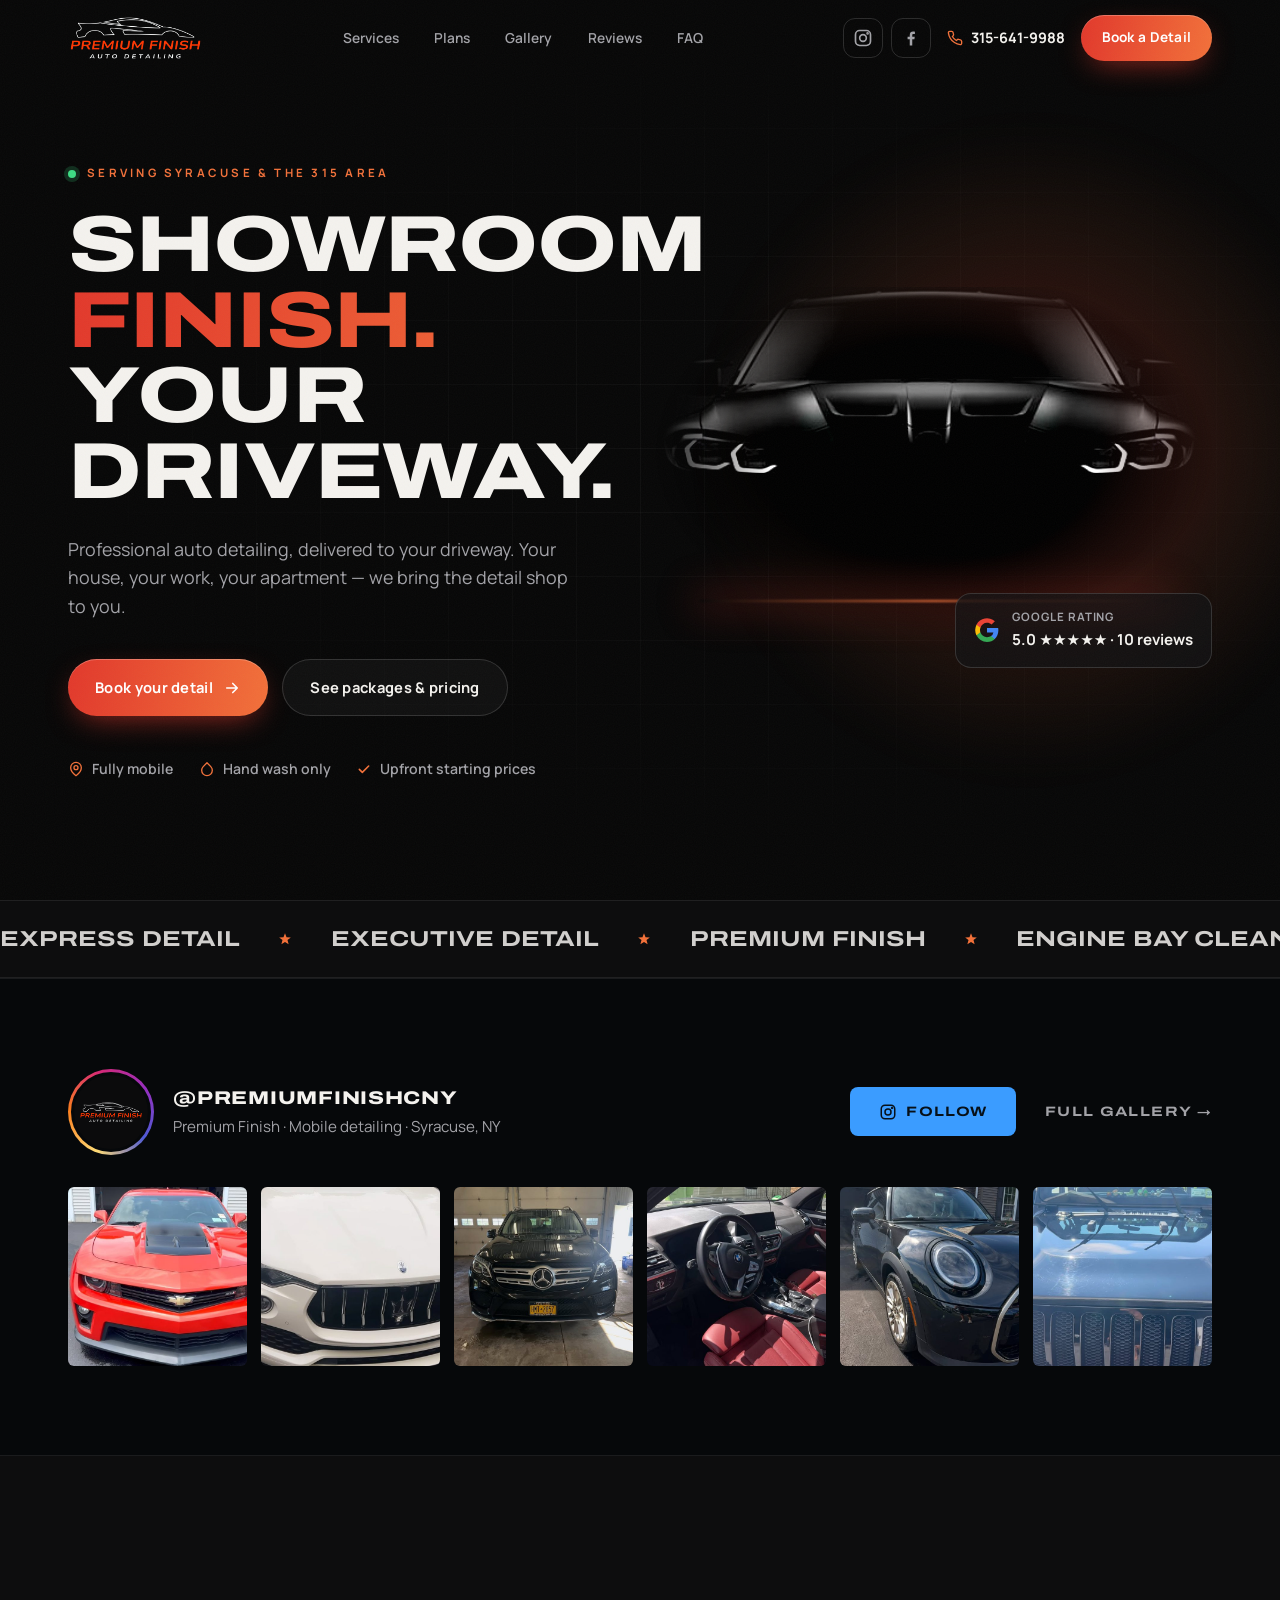
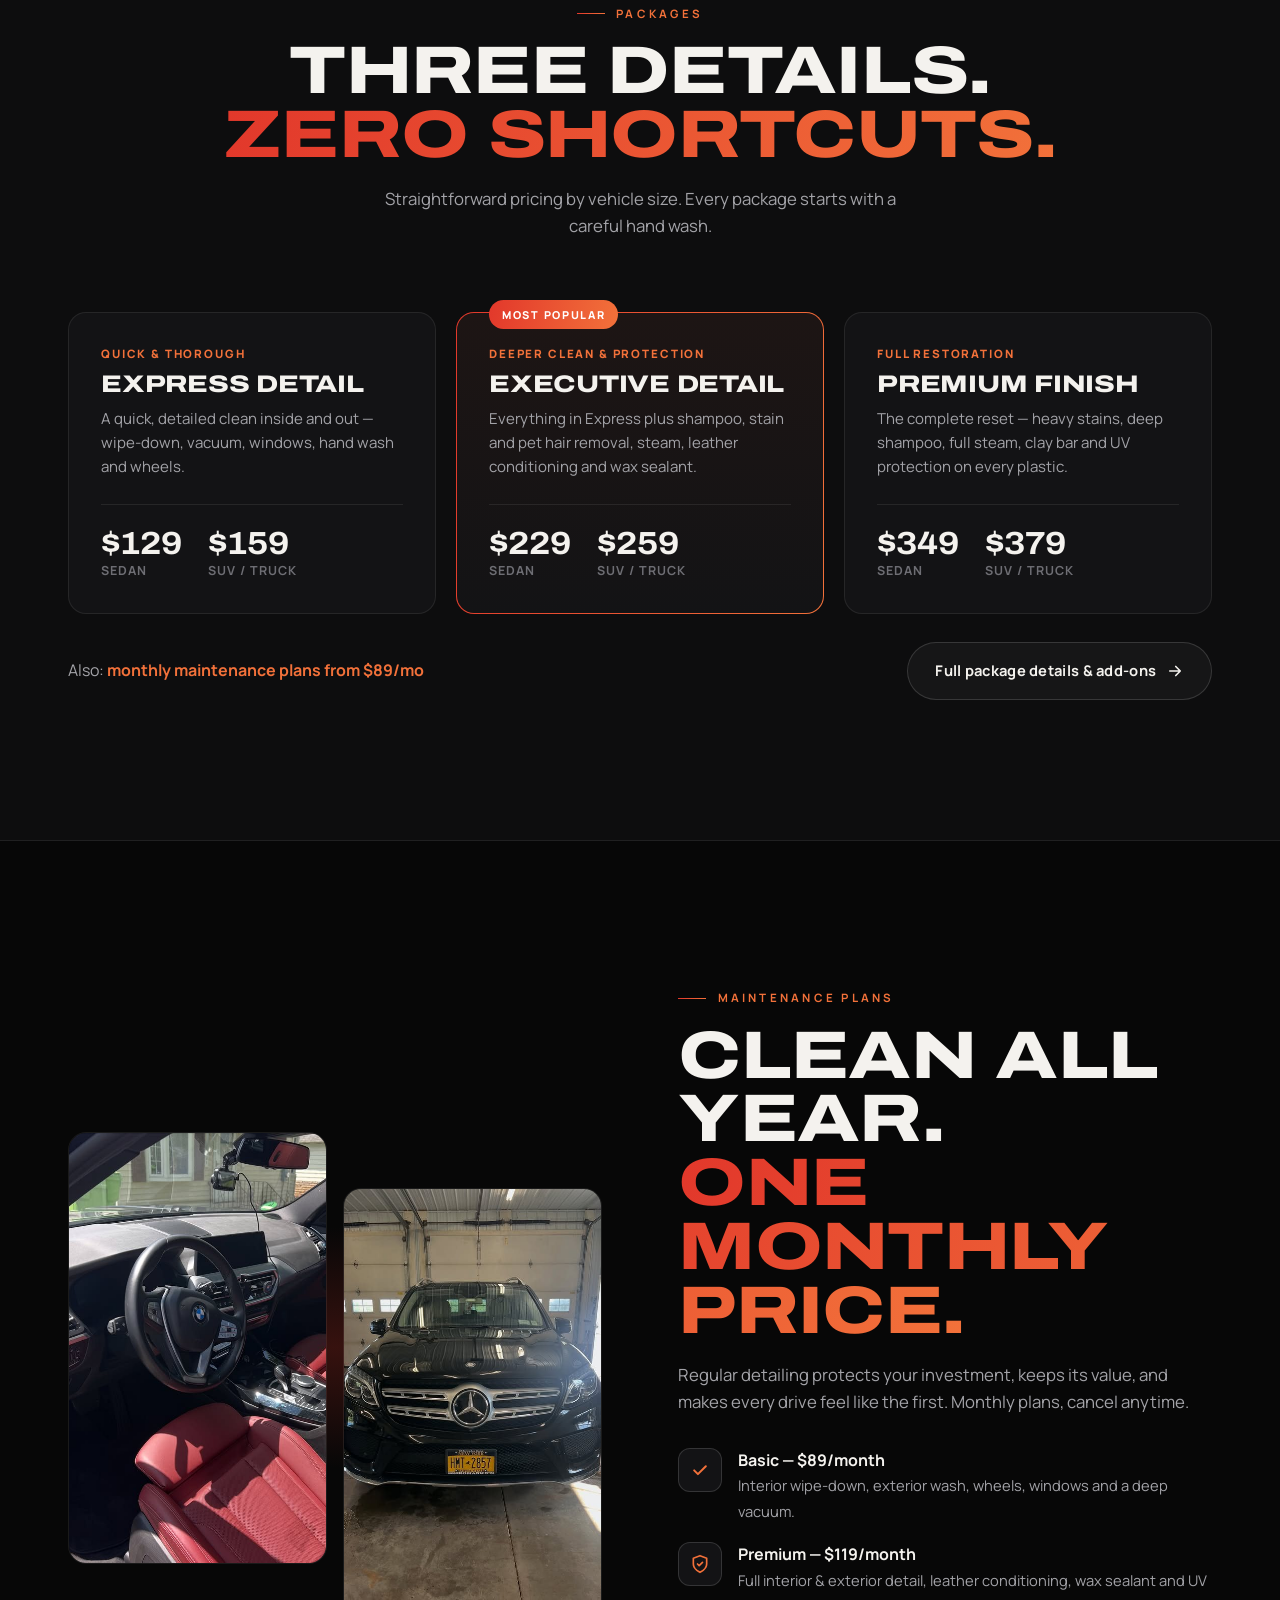
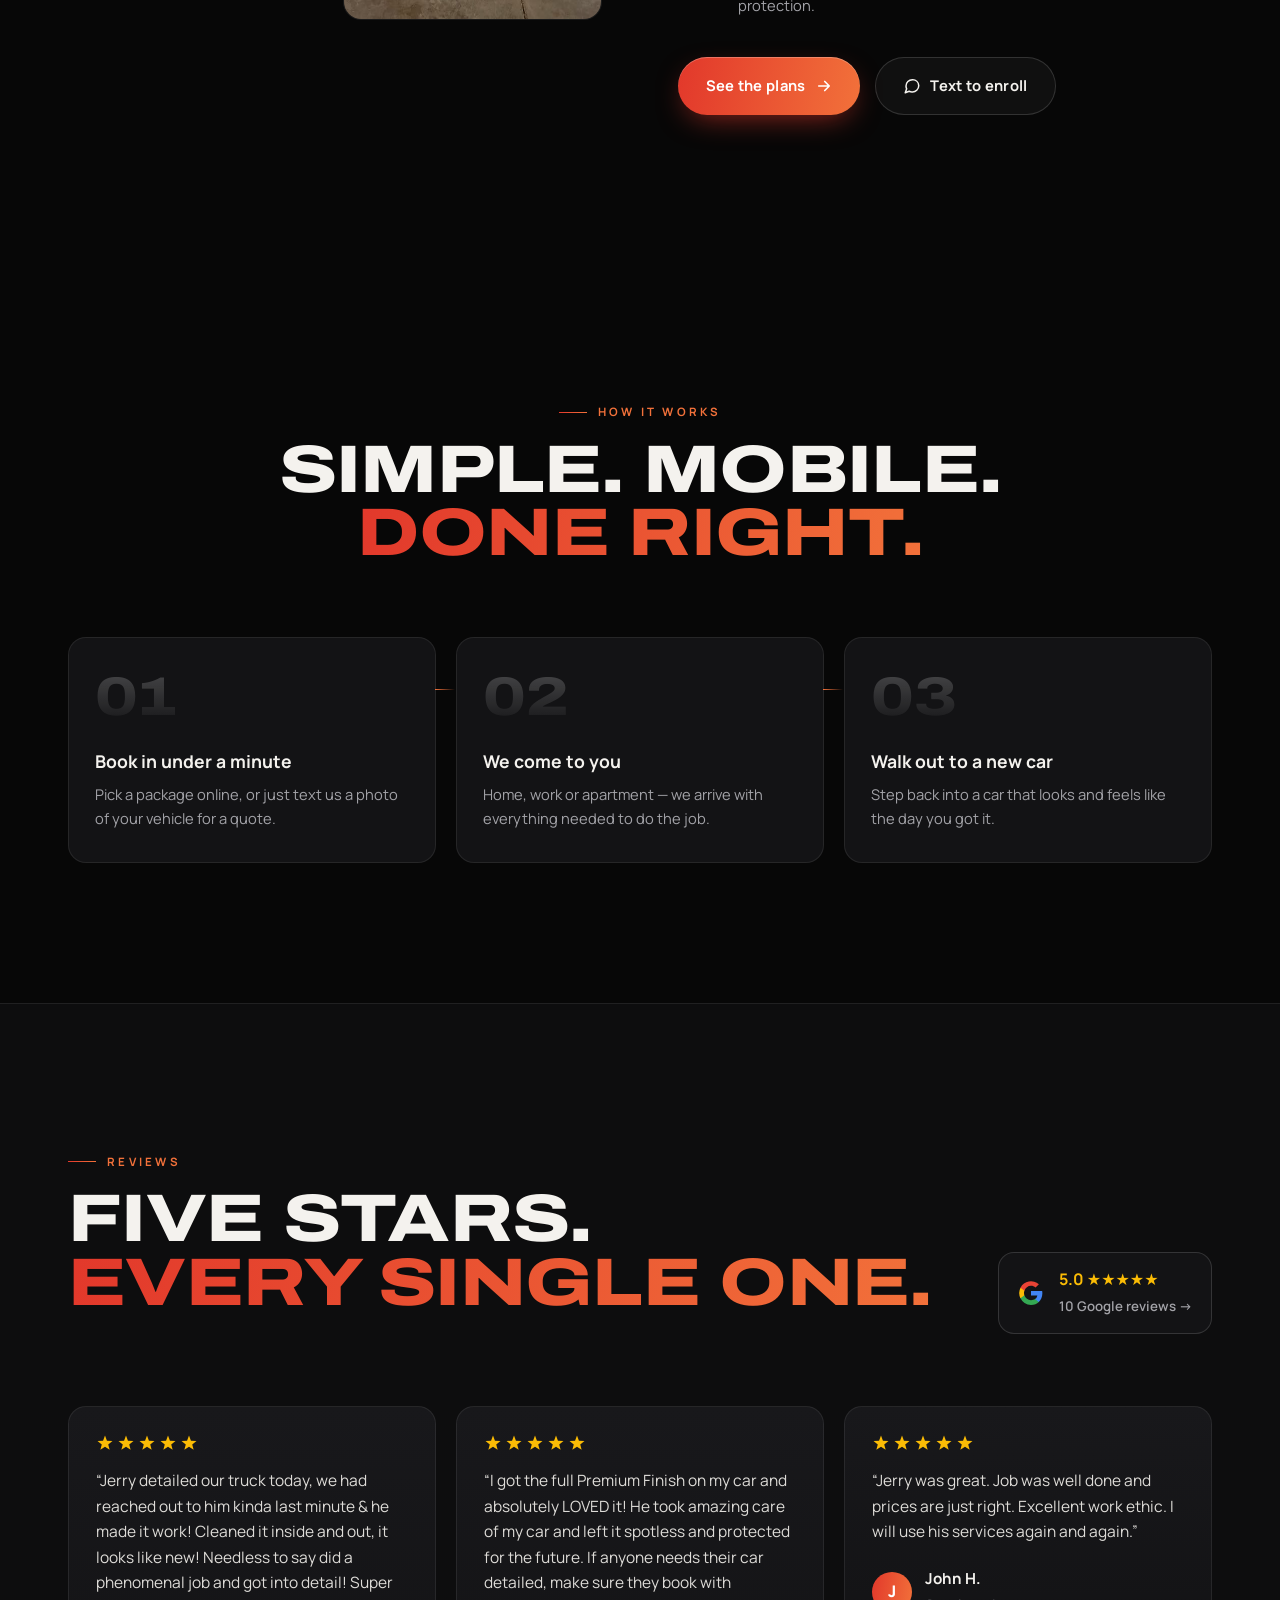
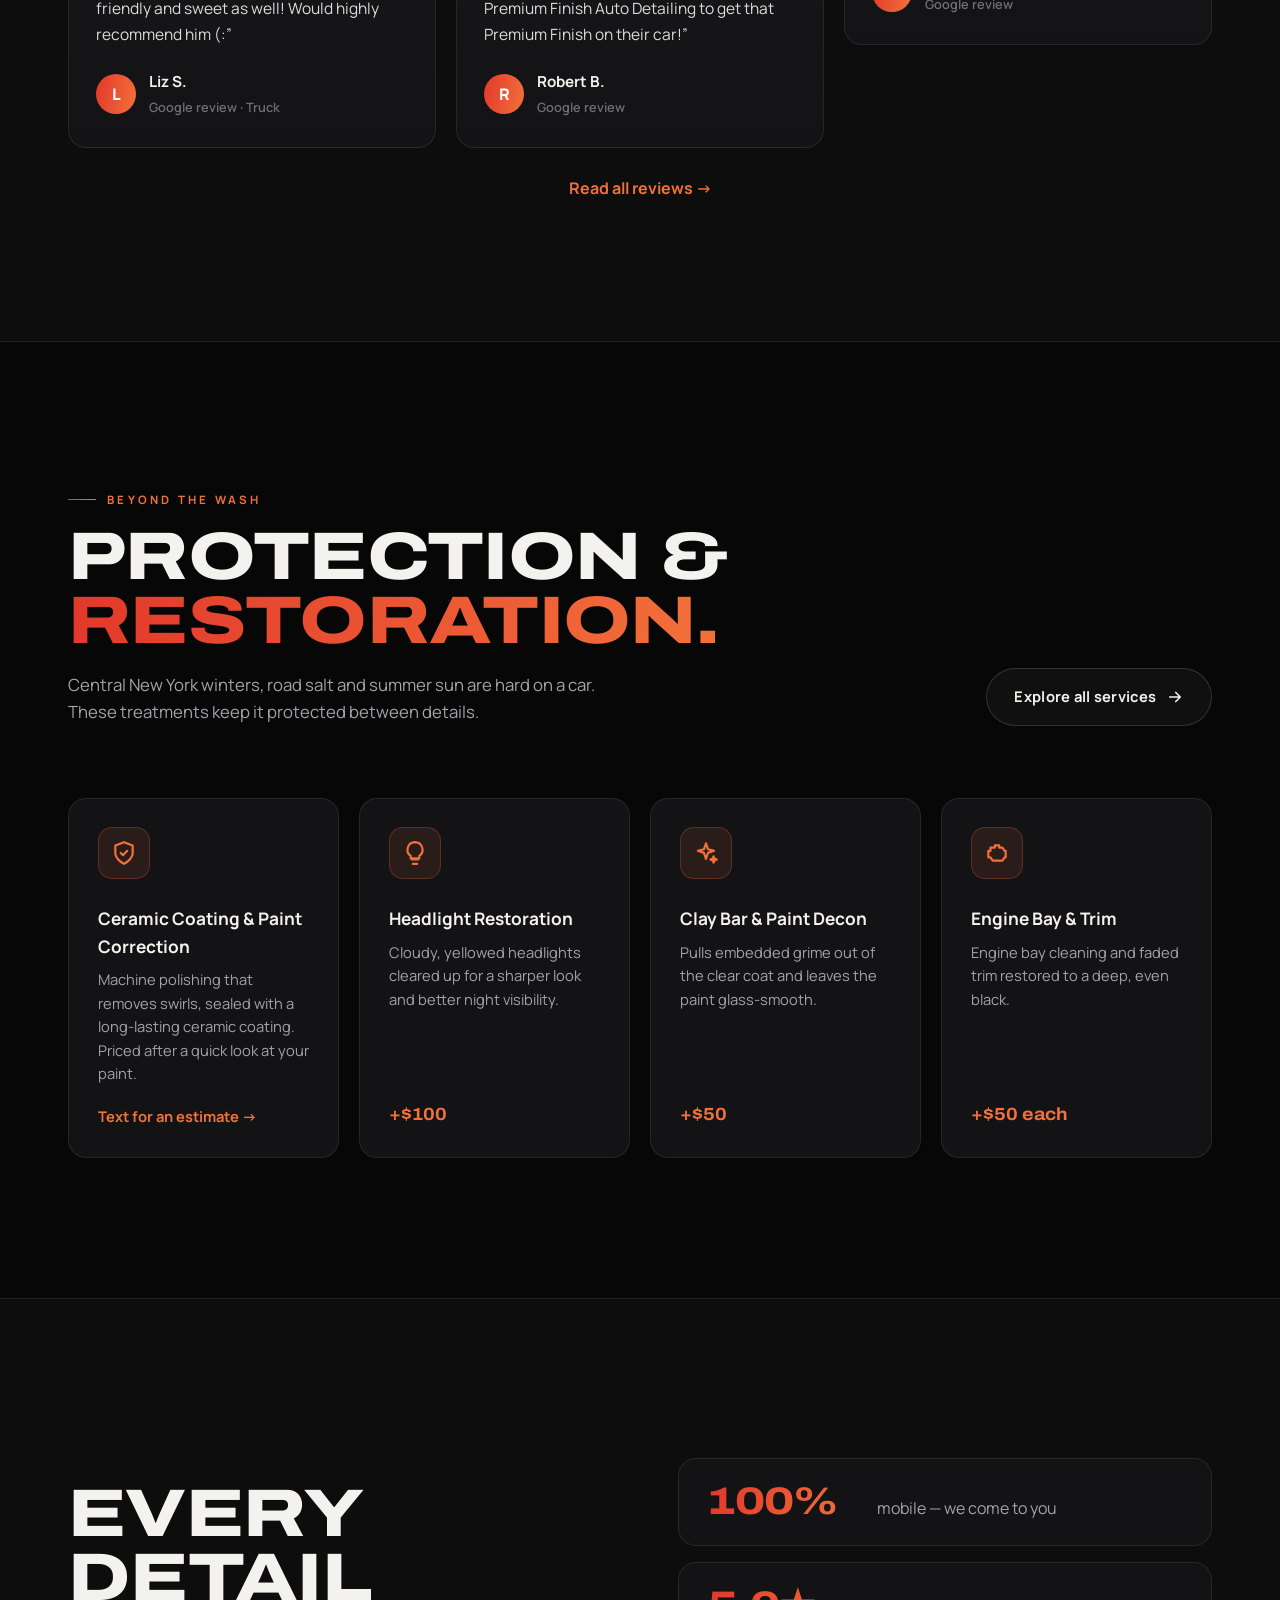
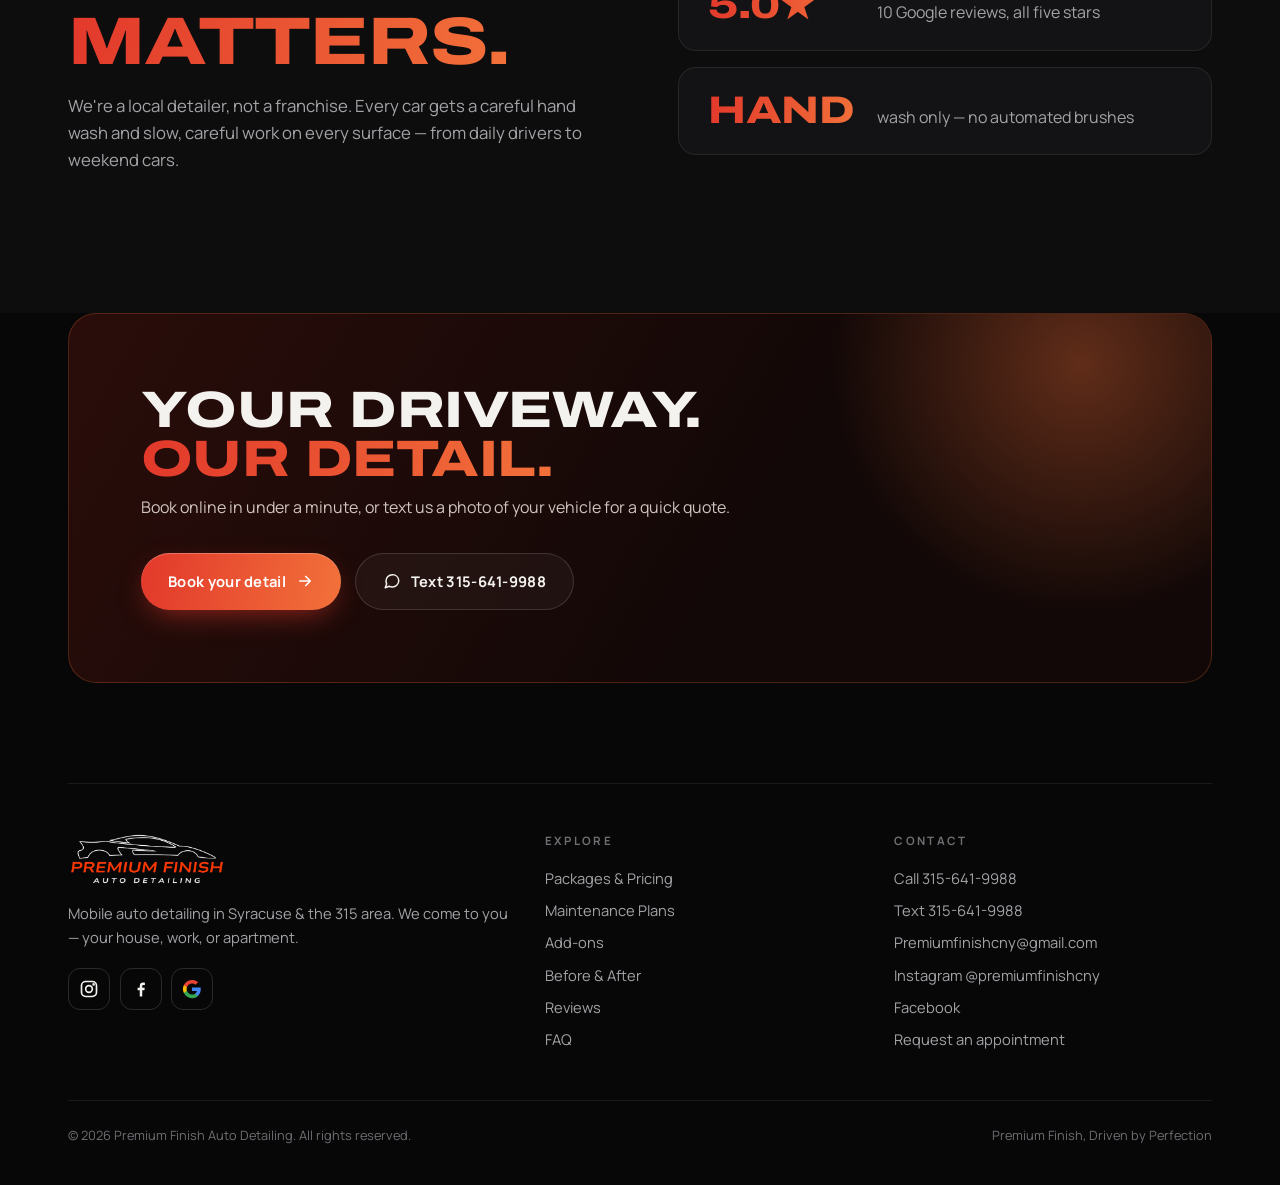
==== commit 2ddc71bc: "Add files via upload" ====
--- a/index.html
+++ b/index.html
@@ -3,1389 +3,414 @@
 <head>
   <meta charset="UTF-8" />
   <meta name="viewport" content="width=device-width, initial-scale=1.0" />
-  <title>Premium Finish Auto Detailing</title>
+  <title>Premium Finish Auto Detailing · Mobile Car Detailing in Syracuse, NY</title>
+  <meta name="description" content="Mobile car detailing that comes to your driveway in Syracuse and the 315 area. Packages from $129, monthly plans from $89, ceramic coating and more. Call or text 315-641-9988." />
+  <meta name="theme-color" content="#070707" />
+  <meta property="og:title" content="Premium Finish Auto Detailing · Mobile Car Detailing in Syracuse, NY" />
+  <meta property="og:description" content="Mobile car detailing that comes to your driveway in Syracuse and the 315 area. Packages from $129, monthly plans from $89, ceramic coating and more. Call or text 315-641-9988." />
+  <meta property="og:image" content="images/AFTER-2.jpg" />
+  <link rel="icon" href="images/logo.png" />
 
   <!-- Google Fonts -->
-  <link href="https://fonts.googleapis.com/css2?family=Bebas+Neue&family=DM+Sans:ital,wght@0,300;0,400;0,500;1,300&display=swap" rel="stylesheet" />
-
-  <!-- CRM DATABASE CONNECTION — feeds the request below into the CRM automatically.
-       Leave this file as-is until you finish the one-time setup in admin.html (it has a wizard). -->
-  <script src="supabase-config.js"></script>
-  <script>
-    /* Fallback connection so the CRM works even if supabase-config.js is missing or in another folder.
-       (The publishable key is designed to be public.) */
-    window.PF_SUPABASE = window.PF_SUPABASE || {
-      url: "https://bhbxybbqcornwjtxwbhz.supabase.co",
-      key: "sb_publishable_dYIHFqm5TT15n6KJ49M3Lg_DRqu4G7p"
-    };
-  </script>
-
-
-  <style>
-    /* ============================================================
-       STEP 1 — CSS VARIABLES
-       Change colors here and they update everywhere on the site.
-    ============================================================ */
-    :root {
-      --black:  #080808;
-      --deep:   #0f0f0f;
-      --card:   #161616;
-      --red:    #d93025;
-      --orange: #e8621a;
-      --white:  #f2f2f2;
-      --muted:  #6a6a6a;
-      --border: #222222;
-    }
-
-    /* ============================================================
-       STEP 2 — RESET & BASE
-    ============================================================ */
-    *, *::before, *::after { margin: 0; padding: 0; box-sizing: border-box; }
-    html { scroll-behavior: smooth; }
-    body {
-      background: var(--black);
-      color: var(--white);
-      font-family: 'DM Sans', sans-serif;
-      overflow-x: hidden;
-    }
-
-    /* ============================================================
-       STEP 3 — NAVIGATION BAR
-    ============================================================ */
-    nav {
-      position: fixed; top: 0; width: 100%; z-index: 900;
-      display: flex; align-items: center; justify-content: space-between;
-      padding: 0 3rem; height: 68px;
-      background: rgba(8,8,8,0.92);
-      backdrop-filter: blur(20px);
-      border-bottom: 1px solid var(--border);
-    }
-
-    /* ── LOGO ──
-       The nav shows your logo image (logo.png).
-       Put logo.png in the same folder as this HTML file.
-       The image is capped at 48px tall so it fits the nav bar.
-       If the file is missing it gracefully falls back to text. */
-    .logo { display: flex; align-items: center; }
-    .logo img { height: 48px; width: auto; display: block; }
-    .logo-text { font-family: 'Bebas Neue', sans-serif; font-size: 1.5rem; letter-spacing: 3px; }
-    .logo-text em { color: var(--red); font-style: normal; }
-
-    .nav-links { display: flex; gap: 2.5rem; list-style: none; }
-    .nav-links a {
-      font-size: 0.78rem; letter-spacing: 2px; text-transform: uppercase;
-      color: var(--muted); text-decoration: none; transition: color 0.2s;
-    }
-    .nav-links a:hover { color: var(--white); }
-
-    .nav-book {
-      font-family: 'Bebas Neue', sans-serif; letter-spacing: 2px; font-size: 1rem;
-      background: var(--red); color: white; border: none;
-      padding: 0.6rem 1.8rem; cursor: pointer; transition: background 0.2s;
-    }
-    .nav-book:hover { background: var(--orange); }
-
-    /* ============================================================
-       STEP 4 — HERO SECTION
-    ============================================================ */
-    .hero {
-      min-height: 100vh; position: relative;
-      display: grid;
-      /* two columns: left = text content, right = logo */
-      grid-template-columns: 1fr auto;
-      align-items: end;
-      padding: 68px 3rem 5rem;
-      overflow: hidden;
-      gap: 0 4rem;
-    }
-
-    /* the left column holds all the text */
-    .hero-left {
-      display: flex; flex-direction: column; justify-content: flex-end;
-      padding-bottom: 0;
-    }
-
-    /* the right column holds the logo image, centered vertically */
-    .hero-right {
-      display: flex; align-items: center; justify-content: center;
-      padding-bottom: 5rem;
-      animation: fadeUp 0.7s 0.4s ease both;
-    }
-
-    /*
-      HERO LOGO — put logo.png in the same folder as this HTML.
-      Adjust max-width to make it bigger or smaller.
-    */
-    .hero-logo-img {
-      width: clamp(200px, 28vw, 420px);
-      height: auto;
-      display: block;
-      filter: drop-shadow(0 0 40px rgba(217,48,37,0.15));
-      /* hide on mobile — shown above text instead */
-    }
-
-    /* mobile logo shown above the h1 on small screens */
-    .hero-logo-mobile {
-      display: none;
-      width: 160px; height: auto;
-      margin-bottom: 1.5rem;
-      animation: fadeUp 0.7s ease both;
-    }
-
-    .hero-bg {
-      position: absolute; inset: 0; z-index: 0;
-      background:
-        linear-gradient(135deg, rgba(217,48,37,0.07) 0%, transparent 50%),
-        radial-gradient(ellipse at 70% 30%, rgba(232,98,26,0.05), transparent 60%);
-    }
-
-    /* diagonal accent lines */
-    .hero::before {
-      content: ''; position: absolute; z-index: 0;
-      top: -100px; right: -60px;
-      width: 3px; height: 120vh;
-      background: linear-gradient(to bottom, transparent, var(--red) 40%, var(--orange) 60%, transparent);
-      transform: rotate(15deg); opacity: 0.4;
-    }
-    .hero::after {
-      content: ''; position: absolute; z-index: 0;
-      top: -100px; right: 40px;
-      width: 1px; height: 120vh;
-      background: linear-gradient(to bottom, transparent, rgba(217,48,37,0.3) 40%, transparent);
-      transform: rotate(15deg);
-    }
-
-    /* make sure content sits above pseudo-elements */
-    .hero-left, .hero-right { position: relative; z-index: 1; }
-
-    .hero-eyebrow {
-      font-size: 0.72rem; letter-spacing: 4px; text-transform: uppercase;
-      color: var(--red); margin-bottom: 1.2rem;
-      animation: fadeUp 0.7s ease both;
-    }
-
-    .hero h1 {
-      font-family: 'Bebas Neue', sans-serif;
-      font-size: clamp(5rem, 13vw, 11rem);
-      line-height: 0.88; letter-spacing: 3px;
-      animation: fadeUp 0.7s 0.1s ease both;
-    }
-    .hero h1 .line2 { color: var(--red); display: block; }
-
-    .hero-sub {
-      font-size: 1rem; color: var(--muted); font-style: italic;
-      margin: 1.8rem 0 2.5rem; max-width: 420px;
-      animation: fadeUp 0.7s 0.2s ease both;
-    }
-
-    .hero-ctas { display: flex; gap: 1rem; animation: fadeUp 0.7s 0.3s ease both; }
-
-    .btn-red {
-      font-family: 'Bebas Neue', sans-serif; font-size: 1.05rem; letter-spacing: 2px;
-      background: var(--red); color: white; border: none;
-      padding: 0.9rem 2.4rem; cursor: pointer; transition: background 0.2s;
-      text-decoration: none; display: inline-block;
-    }
-    .btn-red:hover { background: var(--orange); }
-
-    .btn-ghost {
-      font-size: 0.8rem; letter-spacing: 2px; text-transform: uppercase;
-      background: transparent; border: 1px solid var(--border); color: var(--muted);
-      padding: 0.9rem 2rem; cursor: pointer; transition: all 0.2s;
-      text-decoration: none; display: inline-block;
-    }
-    .btn-ghost:hover { border-color: var(--muted); color: var(--white); }
-
-    /* phone number — now inside hero-left, below the buttons */
-    .hero-phone {
-      margin-top: 2.5rem;
-      animation: fadeUp 0.7s 0.4s ease both;
-    }
-    .hero-phone .ph-label { font-size: 0.65rem; letter-spacing: 3px; text-transform: uppercase; color: var(--muted); }
-    .hero-phone .ph-num  { font-family: 'Bebas Neue', sans-serif; font-size: 1.8rem; letter-spacing: 3px; }
-
-    .hero-scroll {
-      position: absolute; bottom: 2.5rem; right: 3rem; z-index: 1;
-      font-size: 0.65rem; letter-spacing: 3px; text-transform: uppercase; color: var(--muted);
-      display: flex; align-items: center; gap: 0.8rem;
-    }
-    .hero-scroll::before { content: ''; display: block; width: 40px; height: 1px; background: var(--border); }
-
-    @keyframes fadeUp {
-      from { opacity: 0; transform: translateY(40px); }
-      to   { opacity: 1; transform: translateY(0); }
-    }
-
-    /* ============================================================
-       STEP 5 — SHARED LAYOUT HELPERS
-    ============================================================ */
-    .wrap { max-width: 1200px; margin: 0 auto; padding: 0 3rem; }
-    section { padding: 7rem 0; }
-
-    .red-bar { height: 3px; background: linear-gradient(90deg, var(--red), var(--orange), var(--red)); }
-    .divider  { height: 1px; background: var(--border); }
-
-    .s-label {
-      font-size: 0.68rem; letter-spacing: 4px; text-transform: uppercase;
-      color: var(--red); margin-bottom: 0.8rem;
-      display: flex; align-items: center; gap: 1rem;
-    }
-    .s-label::after { content: ''; flex: 1; height: 1px; background: var(--border); max-width: 80px; }
-
-    .s-title {
-      font-family: 'Bebas Neue', sans-serif;
-      font-size: clamp(2.5rem, 6vw, 4.5rem);
-      letter-spacing: 2px; margin-bottom: 3.5rem;
-    }
-
-    /* scroll-reveal — JS adds .on when element enters view */
-    .r { opacity: 0; transform: translateY(24px); transition: opacity 0.6s ease, transform 0.6s ease; }
-    .r.on { opacity: 1; transform: none; }
-    .r2 { transition-delay: 0.12s; }
-    .r3 { transition-delay: 0.24s; }
-
-    /* ============================================================
-       STEP 6 — SERVICES SECTION (redesigned cards)
-    ============================================================ */
-    #services { background: var(--deep); }
-
-    .services-wrap {
-      display: grid; grid-template-columns: repeat(3, 1fr);
-      gap: 20px; margin-bottom: 20px;
-    }
-
-    .svc {
-      background: var(--card);
-      border: 1px solid var(--border);
-      padding: 0;
-      position: relative; overflow: hidden;
-      transition: transform 0.3s, box-shadow 0.3s;
-      display: flex; flex-direction: column;
-    }
-    .svc:hover {
-      transform: translateY(-6px);
-      box-shadow: 0 20px 60px rgba(0,0,0,0.5), 0 0 0 1px rgba(217,48,37,0.3);
-    }
-
-    /* coloured header band at top of each card */
-    .svc-header {
-      padding: 2rem 2rem 1.5rem;
-      background: linear-gradient(135deg, #1e1e1e 0%, #121212 100%);
-      border-bottom: 1px solid var(--border);
-      position: relative;
-      overflow: hidden;
-    }
-
-    /* big faded number watermark behind the header */
-    .svc-header::before {
-      content: attr(data-num);
-      position: absolute; right: -0.2rem; top: -1rem;
-      font-family: 'Bebas Neue', sans-serif; font-size: 7rem;
-      color: rgba(255,255,255,0.03); line-height: 1; pointer-events: none;
-      letter-spacing: -4px;
-    }
-
-    /* left red bar accent */
-    .svc-header::after {
-      content: '';
-      position: absolute; left: 0; top: 0; bottom: 0;
-      width: 3px;
-      background: linear-gradient(to bottom, var(--red), var(--orange));
-    }
-
-    .svc-badge {
-      display: inline-block;
-      font-size: 0.6rem; letter-spacing: 2px; text-transform: uppercase;
-      color: var(--red); background: rgba(217,48,37,0.1);
-      border: 1px solid rgba(217,48,37,0.25);
-      padding: 0.2rem 0.6rem; margin-bottom: 0.8rem;
-    }
-
-    .svc-name {
-      font-family: 'Bebas Neue', sans-serif;
-      font-size: 2rem; letter-spacing: 2px;
-      margin-bottom: 0.5rem; line-height: 1;
-    }
-
-    /* price row */
-    .svc-pricing {
-      display: flex; gap: 1.2rem; align-items: center; flex-wrap: wrap;
-      margin-top: 0.6rem;
-    }
-    .svc-price-item {
-      display: flex; flex-direction: column; gap: 0.1rem;
-    }
-    .svc-price-vehicle {
-      font-size: 0.6rem; letter-spacing: 1.5px; text-transform: uppercase; color: var(--muted);
-    }
-    .svc-price-val {
-      font-family: 'Bebas Neue', sans-serif; font-size: 1.5rem;
-      letter-spacing: 1px; color: var(--white);
-    }
-    .svc-price-val em { font-style: normal; color: var(--red); font-size: 1rem; }
-    .svc-price-divider { width: 1px; height: 32px; background: var(--border); }
-
-    /* body with list */
-    .svc-body { padding: 1.5rem 2rem 2rem; flex: 1; }
-
-    .svc-list { list-style: none; }
-    .svc-list li {
-      font-size: 0.82rem; color: var(--muted);
-      padding: 0.5rem 0; border-bottom: 1px solid rgba(255,255,255,0.04);
-      display: flex; align-items: center; gap: 0.7rem;
-    }
-    .svc-list li:last-child { border-bottom: none; }
-
-    /* checkmark icon for each feature */
-    .svc-list li::before {
-      content: '';
-      display: block; flex-shrink: 0;
-      width: 14px; height: 14px;
-      background: rgba(217,48,37,0.15);
-      border: 1px solid rgba(217,48,37,0.4);
-      border-radius: 2px;
-      background-image: url("data:image/svg+xml,%3Csvg xmlns='http://www.w3.org/2000/svg' viewBox='0 0 10 10'%3E%3Cpath d='M2 5l2.5 2.5L8 3' stroke='%23d93025' stroke-width='1.5' fill='none' stroke-linecap='round'/%3E%3C/svg%3E");
-      background-size: 10px; background-position: center; background-repeat: no-repeat;
-    }
-
-    /* "Best Value" badge on full package */
-    .svc-best {
-      display: inline-block;
-      font-size: 0.6rem; letter-spacing: 2px; text-transform: uppercase;
-      color: #fff; background: linear-gradient(90deg, var(--red), var(--orange));
-      padding: 0.2rem 0.7rem; margin-left: 0.6rem;
-      vertical-align: middle; position: relative; top: -2px;
-    }
-
-    /* add-ons bar */
-    .addons-bar {
-      background: var(--card); padding: 1.5rem 2rem;
-      display: grid;
-      grid-template-columns: auto 1fr 1fr;
-      gap: 0.6rem; align-items: center;
-      border: 1px solid var(--border);
-    }
-    .addons-bar-label {
-      font-family: 'Bebas Neue', sans-serif; font-size: 0.95rem;
-      letter-spacing: 2px; color: var(--muted); white-space: nowrap;
-      grid-column: 1;
-    }
-    .addon-pill {
-      border: 1px solid var(--border); padding: 0.5rem 1rem;
-      font-size: 0.75rem; color: var(--muted);
-      display: flex; gap: 0.4rem; align-items: center; justify-content: center;
-      transition: border-color 0.2s; text-align: center;
-    }
-    .addon-pill:hover { border-color: rgba(217,48,37,0.4); color: var(--white); }
-    .addon-pill strong { color: var(--red); }
-
-    /* on mobile stack label on its own row, pills fill 2-col grid */
-    @media (max-width: 760px) {
-      .addons-bar {
-        grid-template-columns: 1fr 1fr;
-      }
-      .addons-bar-label {
-        grid-column: 1 / -1;
-        border-bottom: 1px solid var(--border);
-        padding-bottom: 0.6rem;
-        margin-bottom: 0.2rem;
-      }
-    }
-
-    /* ============================================================
-       STEP 7 — GALLERY (BEFORE & AFTER)
-
-       TO ADD YOUR PHOTOS:
-         1. Put your image files in the same folder as this HTML.
-         2. Replace  src="BEFORE-1.jpg"  with your actual filename.
-         3. Do the same for the After photo.
-         4. Copy a full "pair" block to add more pairs.
-    ============================================================ */
-    #gallery { background: var(--black); }
-
-    .gallery-grid {
-      display: grid; grid-template-columns: repeat(2, 1fr); gap: 3px;
-    }
-
-    .pair { position: relative; overflow: hidden; background: var(--card); }
-
-    .pair-images { display: grid; grid-template-columns: 1fr 1fr; height: 380px; }
-
-    .pair-slot { position: relative; overflow: hidden; background: #111; }
-    .pair-slot img {
-      width: 100%; height: 100%; object-fit: cover; display: block;
-      transition: transform 0.5s ease;
-    }
-    .pair:hover .pair-slot img { transform: scale(1.04); }
-
-    .slot-label {
-      position: absolute; bottom: 0; left: 0; right: 0;
-      padding: 0.45rem; text-align: center;
-      font-size: 0.64rem; letter-spacing: 2px; text-transform: uppercase; font-weight: 600;
-    }
-    .slot-label.before { background: rgba(0,0,0,0.78); color: var(--muted); }
-    .slot-label.after  { background: rgba(217,48,37,0.88); color: white; }
-
-    /* thin divider line between before/after */
-    .pair-divider {
-      position: absolute; top: 0; left: 50%; transform: translateX(-50%);
-      width: 2px; height: 100%; background: var(--black); z-index: 2;
-    }
-
-    /* placeholder when image file is not found */
-    .pair-slot.empty {
-      display: flex; flex-direction: column;
-      align-items: center; justify-content: center; gap: 0.5rem;
-      border: 1px dashed #2a2a2a;
-    }
-    .pair-slot.empty .ph-icon { font-size: 2.2rem; opacity: 0.2; }
-    .pair-slot.empty .ph-text { font-size: 0.6rem; letter-spacing: 1px; color: #333; text-transform: uppercase; }
-
-    /* ============================================================
-       STEP 8 — SERVICE SELECTOR (dropdown) + ADDONS
-    ============================================================ */
-    .svc-selector { margin-bottom: 2rem; }
-
-    .svc-selector-label {
-      font-size: 0.68rem; letter-spacing: 3px; text-transform: uppercase;
-      color: var(--muted); margin-bottom: 0.6rem; display: block;
-    }
-
-    /* Custom dropdown trigger */
-    .svc-dropdown {
-      position: relative; margin-bottom: 1.5rem;
-    }
-
-    .svc-dropdown-trigger {
-      width: 100%; background: var(--card); border: 1px solid var(--border);
-      color: var(--muted); padding: 1rem 1.2rem;
-      font-family: 'DM Sans', sans-serif; font-size: 0.9rem;
-      text-align: left; cursor: pointer; transition: all 0.2s;
-      display: flex; align-items: center; justify-content: space-between;
-    }
-    .svc-dropdown-trigger:hover { border-color: var(--muted); }
-    .svc-dropdown-trigger.selected { border-color: var(--red); color: var(--white); }
-
-    .svc-dropdown-trigger .trigger-arrow {
-      width: 20px; height: 20px; flex-shrink: 0;
-      border: 1px solid var(--border); border-radius: 2px;
-      display: flex; align-items: center; justify-content: center;
-      font-size: 0.7rem; color: var(--muted);
-      transition: transform 0.2s;
-    }
-    .svc-dropdown.open .trigger-arrow { transform: rotate(180deg); }
-
-    /* Dropdown menu panel */
-    .svc-dropdown-menu {
-      display: none; position: absolute; top: 100%; left: 0; right: 0;
-      background: #1e1e1e; border: 1px solid var(--border); border-top: none;
-      z-index: 50; max-height: 320px; overflow-y: auto;
-    }
-    .svc-dropdown.open .svc-dropdown-menu { display: block; }
-
-    /* Group label inside dropdown */
-    .svc-option-group {
-      font-size: 0.6rem; letter-spacing: 2px; text-transform: uppercase;
-      color: var(--red); padding: 0.7rem 1.2rem 0.3rem;
-      background: rgba(217,48,37,0.05); border-bottom: 1px solid var(--border);
-    }
-
-    /* Individual option */
-    .svc-option {
-      width: 100%; background: none; border: none; border-bottom: 1px solid var(--border);
-      color: var(--muted); padding: 0.85rem 1.2rem;
-      font-family: 'DM Sans', sans-serif; font-size: 0.88rem;
-      text-align: left; cursor: pointer; transition: all 0.15s;
-      display: flex; align-items: center; justify-content: space-between;
-    }
-    .svc-option:last-child { border-bottom: none; }
-    .svc-option:hover { background: rgba(217,48,37,0.08); color: var(--white); }
-    .svc-option.active { background: rgba(217,48,37,0.12); color: var(--white); }
-    .svc-option .opt-price {
-      font-family: 'Bebas Neue', sans-serif; font-size: 1rem;
-      letter-spacing: 1px; color: var(--red);
-    }
-
-    /* selected service summary chip */
-    .svc-selected-chip {
-      display: none; align-items: center; gap: 0.6rem;
-      background: rgba(217,48,37,0.1); border: 1px solid rgba(217,48,37,0.3);
-      padding: 0.6rem 1rem; margin-bottom: 1.5rem; font-size: 0.82rem;
-    }
-    .svc-selected-chip.visible { display: flex; }
-    .svc-selected-chip .chip-dot { width: 6px; height: 6px; background: var(--red); border-radius: 50%; flex-shrink: 0; }
-    .svc-selected-chip .chip-change {
-      margin-left: auto; font-size: 0.7rem; letter-spacing: 1px;
-      text-transform: uppercase; color: var(--red); cursor: pointer;
-      background: none; border: none; font-family: 'DM Sans', sans-serif;
-    }
-
-    /* ADDON section header */
-    .addon-section-label {
-      font-size: 0.68rem; letter-spacing: 3px; text-transform: uppercase;
-      color: var(--muted); margin-bottom: 0.8rem; display: block;
-    }
-
-    /* addon toggle cards */
-    .addons-grid {
-      display: grid; grid-template-columns: 1fr 1fr; gap: 0.5rem;
-      margin-bottom: 1.5rem;
-    }
-
-    .addon-toggle {
-      background: var(--card); border: 1px solid var(--border);
-      padding: 0.85rem 1rem; cursor: pointer; transition: all 0.2s;
-      display: flex; flex-direction: column; gap: 0.2rem;
-      position: relative; overflow: hidden; text-align: left;
-    }
-    .addon-toggle::before {
-      content: ''; position: absolute; left: 0; top: 0; bottom: 0;
-      width: 2px; background: var(--red);
-      transform: scaleY(0); transition: transform 0.2s;
-    }
-    .addon-toggle:hover { border-color: var(--muted); }
-    .addon-toggle.active { border-color: var(--red); background: rgba(217,48,37,0.08); }
-    .addon-toggle.active::before { transform: scaleY(1); }
-
-    .addon-toggle .at-name { font-size: 0.8rem; color: var(--muted); transition: color 0.2s; }
-    .addon-toggle.active .at-name { color: var(--white); }
-    .addon-toggle .at-price { font-family: 'Bebas Neue', sans-serif; font-size: 1rem; color: var(--red); letter-spacing: 1px; }
-    .addon-toggle .at-check {
-      position: absolute; top: 0.6rem; right: 0.7rem;
-      width: 16px; height: 16px; border: 1px solid var(--border);
-      border-radius: 2px; display: flex; align-items: center; justify-content: center;
-      font-size: 0.6rem; color: transparent; background: transparent;
-      transition: all 0.2s;
-    }
-    .addon-toggle.active .at-check { background: var(--red); border-color: var(--red); color: white; }
-
-    /* "Continue to booking" button — only visible after service picked */
-    .continue-btn {
-      display: none; width: 100%;
-      font-family: 'Bebas Neue', sans-serif; font-size: 1.2rem; letter-spacing: 3px;
-      background: var(--red); color: white; border: none;
-      padding: 1rem; cursor: pointer; transition: background 0.2s;
-      margin-bottom: 1.5rem;
-    }
-    .continue-btn.visible { display: block; }
-    .continue-btn:hover { background: var(--orange); }
-
-    /* prompt shown before service selected */
-    .cal-prompt {
-      border: 1px dashed var(--border);
-      padding: 3rem 2rem; text-align: center; color: var(--muted);
-      font-size: 0.88rem;
-    }
-    .cal-prompt .prompt-icon { font-size: 2rem; margin-bottom: 0.8rem; }
-
-    /* ============================================================
-       STEP 9 — BOOKING SECTION (Request Form)
-    ============================================================ */
-    #booking { background: var(--deep); }
-
-    .booking-layout {
-      display: grid;
-      grid-template-columns: 1fr 1.6fr;
-      gap: 5rem;
-      align-items: start;
-    }
-
-    .cal-info p {
-      font-size: 0.9rem; color: var(--muted);
-      line-height: 1.8; margin-bottom: 2rem;
-    }
-
-    .big-phone {
-      font-family: 'Bebas Neue', sans-serif;
-      font-size: 2.5rem; letter-spacing: 3px; margin-bottom: 0.3rem;
-    }
-
-    .ph-sub {
-      font-size: 0.7rem; letter-spacing: 2px;
-      text-transform: uppercase; color: var(--muted);
-    }
-
-    .cal-steps { margin-top: 2.5rem; display: flex; flex-direction: column; gap: 1rem; }
-
-    .cal-step {
-      display: flex; align-items: center; gap: 1rem;
-      font-size: 0.85rem; color: var(--muted);
-    }
-
-    .step-num {
-      width: 28px; height: 28px; flex-shrink: 0;
-      background: var(--card); border: 1px solid var(--red);
-      color: var(--red); font-family: 'Bebas Neue', sans-serif;
-      font-size: 0.9rem; letter-spacing: 1px;
-      display: flex; align-items: center; justify-content: center;
-    }
-
-    .cal-embed-wrap { border: 1px solid var(--border); overflow: hidden; padding: 1.8rem; }
-
-    /* request form fields */
-    .request-form { display: flex; flex-direction: column; }
-
-    .form-row { display: flex; flex-direction: column; margin-bottom: 1.2rem; }
-
-    .form-row-split {
-      display: grid; grid-template-columns: 1fr 1fr; gap: 1rem;
-    }
-
-    .form-label {
-      font-size: 0.68rem; letter-spacing: 2px; text-transform: uppercase;
-      color: var(--muted); margin-bottom: 0.5rem;
-    }
-    .form-optional { text-transform: none; letter-spacing: 0; }
-
-    .form-input {
-      width: 100%; background: var(--card); border: 1px solid var(--border);
-      color: var(--white); padding: 0.85rem 1rem;
-      font-family: 'DM Sans', sans-serif; font-size: 0.9rem;
-      transition: border-color 0.2s;
-    }
-    .form-input::placeholder { color: var(--muted); }
-    .form-input:focus { outline: none; border-color: var(--red); }
-    .form-input[type=date], select.form-input { color-scheme: dark; cursor: pointer; }
-
-    .form-textarea { resize: vertical; min-height: 90px; font-family: 'DM Sans', sans-serif; }
-
-    .request-success {
-      text-align: center; padding: 3rem 2rem; color: var(--muted);
-    }
-    .request-success .prompt-icon { font-size: 2rem; margin-bottom: 0.8rem; }
-    .request-success p { font-size: 0.9rem; line-height: 1.7; margin-bottom: 0.4rem; }
-    .request-success strong { color: var(--white); font-size: 1.1rem; }
-
-    @media (max-width: 520px) {
-      .form-row-split { grid-template-columns: 1fr; gap: 0; }
-    }
-
-    /* ============================================================
-       STEP 10 — FOOTER
-    ============================================================ */
-    footer {
-      background: var(--black); border-top: 1px solid var(--border);
-      padding: 3rem; text-align: center;
-    }
-    footer .f-logo { font-family: 'Bebas Neue', sans-serif; font-size: 2rem; letter-spacing: 4px; }
-    footer .f-logo em { color: var(--red); font-style: normal; }
-    footer .f-sub { font-size: 0.68rem; letter-spacing: 3px; text-transform: uppercase; color: var(--muted); margin-bottom: 1.5rem; }
-    footer .f-phone { color: var(--red); font-size: 1rem; font-weight: 500; margin-bottom: 0.5rem; }
-    footer .f-copy  { color: var(--border); font-size: 0.72rem; margin-top: 2rem; }
-
-    /* ============================================================
-       STEP 11 — RESPONSIVE (mobile)
-    ============================================================ */
-    @media (max-width: 900px) {
-      .booking-layout { grid-template-columns: 1fr; gap: 3rem; }
-    }
-
-    @media (max-width: 760px) {
-      nav { padding: 0 1.5rem; }
-      .nav-links { display: none; }
-      .wrap  { padding: 0 1.5rem; }
-
-      /* hero becomes single column, logo goes above h1 */
-      .hero {
-        grid-template-columns: 1fr;
-        padding: 80px 1.5rem 4rem;
-        align-items: start;
-      }
-      .hero-right  { display: none; }         /* hide right-side logo */
-      .hero-logo-mobile { display: block; }   /* show mobile logo above h1 */
-      .hero-phone  { margin-top: 1.5rem; }
-
-      .services-wrap { grid-template-columns: 1fr; }
-      .gallery-grid  { grid-template-columns: 1fr; }
-      .svc-selector-grid { grid-template-columns: 1fr; }
-    }
-  </style>
+  <link rel="preconnect" href="https://fonts.googleapis.com" />
+  <link rel="preconnect" href="https://fonts.gstatic.com" crossorigin />
+  <link href="https://fonts.googleapis.com/css2?family=Archivo:wdth,wght@62..125,400..900&family=Manrope:wght@400;500;600;700&display=swap" rel="stylesheet" />
+
+  <link rel="stylesheet" href="css/styles.css?v=202611202057" />
 </head>
 <body>
 
+  <!-- SVG icon sprite -->
+  <svg width="0" height="0" style="position:absolute" aria-hidden="true">
+    <symbol id="i-check" viewBox="0 0 24 24" fill="none" stroke="currentColor" stroke-width="2.4" stroke-linecap="round" stroke-linejoin="round"><path d="M5 12.5l4.5 4.5L19 7.5"/></symbol>
+    <symbol id="i-phone" viewBox="0 0 24 24" fill="none" stroke="currentColor" stroke-width="2" stroke-linecap="round" stroke-linejoin="round"><path d="M22 16.9v3a2 2 0 0 1-2.2 2 19.8 19.8 0 0 1-8.6-3.1 19.5 19.5 0 0 1-6-6A19.8 19.8 0 0 1 2.1 4.2 2 2 0 0 1 4.1 2h3a2 2 0 0 1 2 1.7c.1.9.4 1.8.7 2.7a2 2 0 0 1-.5 2.1L8 9.8a16 16 0 0 0 6 6l1.3-1.3a2 2 0 0 1 2.1-.4c.9.3 1.8.6 2.7.7a2 2 0 0 1 1.7 2z"/></symbol>
+    <symbol id="i-msg" viewBox="0 0 24 24" fill="none" stroke="currentColor" stroke-width="2" stroke-linecap="round" stroke-linejoin="round"><path d="M21 11.5a8.4 8.4 0 0 1-9 8.4 8.6 8.6 0 0 1-3.8-.9L3 21l1.9-5.2a8.4 8.4 0 0 1-.9-3.8 8.5 8.5 0 0 1 8.5-8.5h.5a8.5 8.5 0 0 1 8 8z"/></symbol>
+    <symbol id="i-arrow" viewBox="0 0 24 24" fill="none" stroke="currentColor" stroke-width="2.2" stroke-linecap="round" stroke-linejoin="round"><path d="M5 12h14M13 6l6 6-6 6"/></symbol>
+    <symbol id="i-pin" viewBox="0 0 24 24" fill="none" stroke="currentColor" stroke-width="2" stroke-linecap="round" stroke-linejoin="round"><path d="M20 10c0 6-8 12-8 12S4 16 4 10a8 8 0 0 1 16 0z"/><circle cx="12" cy="10" r="3"/></symbol>
+    <symbol id="i-drop" viewBox="0 0 24 24" fill="none" stroke="currentColor" stroke-width="2" stroke-linecap="round" stroke-linejoin="round"><path d="M12 2.7l5.7 5.7a8 8 0 1 1-11.4 0z"/></symbol>
+    <symbol id="i-seat" viewBox="0 0 24 24" fill="none" stroke="currentColor" stroke-width="2" stroke-linecap="round" stroke-linejoin="round"><path d="M7 3h6a2 2 0 0 1 2 2l-1 9H8L6 5a2 2 0 0 1 1-2z"/><path d="M5 14h13a1 1 0 0 1 1 1v2H6a1 1 0 0 1-1-1zM8 17v4M17 17v4"/></symbol>
+    <symbol id="i-spark" viewBox="0 0 24 24" fill="none" stroke="currentColor" stroke-width="2" stroke-linecap="round" stroke-linejoin="round"><path d="M12 3l1.9 5.6L19.5 10l-5.6 1.9L12 17.5l-1.9-5.6L4.5 10l5.6-1.4z"/><path d="M19 15l.8 2.2L22 18l-2.2.8L19 21l-.8-2.2L16 18l2.2-.8z"/></symbol>
+    <symbol id="i-star" viewBox="0 0 24 24" fill="currentColor"><path d="M12 2l2.6 6.9L22 9.3l-5.7 4.6L18.2 21 12 17l-6.2 4 1.9-7.1L2 9.3l7.4-.4z"/></symbol>
+    <symbol id="i-drag" viewBox="0 0 24 24" fill="none" stroke="#fff" stroke-width="2.2" stroke-linecap="round" stroke-linejoin="round"><path d="M9 6l-6 6 6 6M15 6l6 6-6 6"/></symbol>
+    <symbol id="i-vac" viewBox="0 0 24 24" fill="none" stroke="currentColor" stroke-width="2" stroke-linecap="round" stroke-linejoin="round"><path d="M3 21h8M7 21v-6a4 4 0 0 1 4-4h2a4 4 0 0 0 4-4V3"/><path d="M14 3h6"/></symbol>
+    <symbol id="i-shield" viewBox="0 0 24 24" fill="none" stroke="currentColor" stroke-width="2" stroke-linecap="round" stroke-linejoin="round"><path d="M12 22s8-4 8-10V5l-8-3-8 3v7c0 6 8 10 8 10z"/><path d="M9 12l2 2 4-4"/></symbol>
+    <symbol id="i-insta" viewBox="0 0 24 24" fill="none" stroke="currentColor" stroke-width="2" stroke-linecap="round" stroke-linejoin="round"><rect x="3" y="3" width="18" height="18" rx="5"/><circle cx="12" cy="12" r="4"/><circle cx="17.5" cy="6.5" r=".6" fill="currentColor"/></symbol>
+    <symbol id="i-fb" viewBox="0 0 24 24" fill="currentColor"><path d="M13.5 21v-7.5h2.6l.4-3h-3V8.6c0-.9.3-1.5 1.6-1.5h1.6V4.4c-.3 0-1.2-.1-2.3-.1-2.3 0-3.9 1.4-3.9 4v2.2H7.9v3h2.6V21z"/></symbol>
+    <symbol id="i-google" viewBox="0 0 24 24"><path fill="#4285F4" d="M22.5 12.3c0-.8-.1-1.5-.2-2.2H12v4.2h5.9a5 5 0 0 1-2.2 3.3v2.7h3.5c2-1.9 3.3-4.7 3.3-8z"/><path fill="#34A853" d="M12 23c3 0 5.5-1 7.2-2.7l-3.5-2.7c-1 .7-2.2 1-3.7 1-2.8 0-5.2-1.9-6.1-4.5H2.3v2.8A11 11 0 0 0 12 23z"/><path fill="#FBBC05" d="M5.9 14.1a6.6 6.6 0 0 1 0-4.2V7.1H2.3a11 11 0 0 0 0 9.8z"/><path fill="#EA4335" d="M12 5.4c1.6 0 3 .6 4.2 1.6l3.1-3.1A11 11 0 0 0 2.3 7.1l3.6 2.8C6.8 7.3 9.2 5.4 12 5.4z"/></symbol>
+    <symbol id="i-car" viewBox="0 0 24 24" fill="none" stroke="currentColor" stroke-width="2" stroke-linecap="round" stroke-linejoin="round"><path d="M5 17h14M3 13l2-5a2 2 0 0 1 2-1h10a2 2 0 0 1 2 1l2 5v4H3z"/><circle cx="7.5" cy="17" r="1.5"/><circle cx="16.5" cy="17" r="1.5"/></symbol>
+    <symbol id="i-bulb" viewBox="0 0 24 24" fill="none" stroke="currentColor" stroke-width="2" stroke-linecap="round" stroke-linejoin="round"><path d="M9 18h6M10 22h4M12 2a7 7 0 0 0-4 12.7V17h8v-2.3A7 7 0 0 0 12 2z"/></symbol>
+    <symbol id="i-engine" viewBox="0 0 24 24" fill="none" stroke="currentColor" stroke-width="2" stroke-linecap="round" stroke-linejoin="round"><path d="M4 10h2V7h4V5h4v2h3l2 3h1v6h-1l-2 3H8l-2-3H4z"/></symbol>
+  </svg>
+
   <!-- ============================================================
-       NAV
+       NAV — same on every page. If you change it, change it in all 4 pages.
   ============================================================ -->
-  <nav>
-    <!-- ============================================================
-         LOGO — replace logo.png with your actual logo file.
-         Put the file in the same folder as this HTML.
-         The onerror swaps in text if the image can't be found.
-    ============================================================ -->
-    <div class="logo">
-      <img src="logo.png" alt="Premium Finish Auto Detailing"
-           onerror="this.style.display='none'; document.getElementById('logoText').style.display='block'">
-      <div class="logo-text" id="logoText" style="display:none"><em>PREMIUM</em> FINISH</div>
-    </div>
-    <ul class="nav-links">
-      <li><a href="#services">Services</a></li>
-      <li><a href="#gallery">Gallery</a></li>
-      <li><a href="#booking">Request</a></li>
-    </ul>
-    <button class="nav-book"
-      onclick="document.getElementById('booking').scrollIntoView({behavior:'smooth'})">
-      REQUEST NOW
-    </button>
+  <nav class="top" id="topNav">
+    <div class="wrap nav-inner">
+      <a href="index.html" class="logo" aria-label="Premium Finish Auto Detailing — home">
+        <img src="images/logo.png" alt="Premium Finish Auto Detailing"
+             onerror="this.style.display='none'; document.getElementById('logoText').style.display='block'">
+        <span class="logo-text grad-text" id="logoText">PREMIUM FINISH</span>
+      </a>
+      <ul class="nav-links">
+        <li><a href="services.html">Services</a></li>
+        <li><a href="services.html#plans">Plans</a></li>
+        <li><a href="gallery.html">Gallery</a></li>
+        <li><a href="gallery.html#reviews">Reviews</a></li>
+        <li><a href="services.html#faq">FAQ</a></li>
+      </ul>
+      <div class="nav-cta">
+        <a class="nav-ig" href="https://www.instagram.com/premiumfinishcny/" target="_blank" rel="noopener" aria-label="Instagram"><svg><use href="#i-insta"/></svg></a>
+        <a class="nav-ig" href="https://www.facebook.com/premiumfinishautodetailing" target="_blank" rel="noopener" aria-label="Facebook"><svg><use href="#i-fb"/></svg></a>
+        <a class="nav-phone" href="tel:+13156419988"><svg><use href="#i-phone"/></svg>315-641-9988</a>
+        <a class="btn btn-primary" href="book.html">Book a Detail</a>
+        <button class="burger" id="burger" aria-label="Open menu" aria-expanded="false" aria-controls="mobileMenu">
+          <span></span><span></span><span></span>
+        </button>
+      </div>
+    </div>
+    <div class="mobile-menu" id="mobileMenu">
+      <a href="index.html">Home</a>
+      <a href="services.html">Services</a>
+      <a href="services.html#plans">Plans</a>
+      <a href="gallery.html">Gallery</a>
+      <a href="gallery.html#reviews">Reviews</a>
+      <a href="services.html#faq">FAQ</a>
+      <a class="btn btn-primary" href="book.html">Book a Detail</a>
+    </div>
   </nav>
 
 
   <!-- ============================================================
        HERO
   ============================================================ -->
-  <div class="hero">
-    <div class="hero-bg"></div>
-
-    <!-- LEFT column: all text content -->
-    <div class="hero-left">
-
-      <div class="hero-eyebrow">Mobile Auto Detailing · We Come To You</div>
-      <h1>PREMIUM<span class="line2">FINISH</span></h1>
-      <p class="hero-sub">Your house. Your work. Your apartment. We bring the detail shop to you.</p>
-      <div class="hero-ctas">
-        <a href="#booking" class="btn-red">Request Appointment</a>
-        <a href="#services" class="btn-ghost">See Services</a>
-      </div>
-      <div class="hero-phone">
-        <div class="ph-label">Call or Text</div>
-        <div class="ph-num">315-641-9988</div>
-      </div>
-    </div>
-
-    <div class="hero-scroll">Scroll</div>
+  <header class="hero" id="top">
+    <div class="hero-grid-bg"></div>
+    <div class="hero-glow"></div>
+
+    <div class="wrap hero-inner">
+      <div class="hero-copy">
+        <span class="eyebrow in d1"><span class="live-dot"></span>Serving Syracuse &amp; the 315 area</span>
+        <h1 class="h-display in d2">
+          <span class="ln">Showroom</span>
+          <span class="ln grad-text">Finish.</span>
+          <span class="ln">Your Driveway.</span>
+        </h1>
+        <p class="hero-sub in d3">Professional auto detailing, delivered to your driveway. Your house, your work, your apartment — we bring the detail shop to you.</p>
+        <div class="hero-ctas in d4">
+          <a href="book.html" class="btn btn-primary">Book your detail <svg class="btn-arrow"><use href="#i-arrow"/></svg></a>
+          <a href="services.html" class="btn btn-ghost">See packages &amp; pricing</a>
+        </div>
+        <ul class="hero-points in d5">
+          <li><svg><use href="#i-pin"/></svg>Fully mobile</li>
+          <li><svg><use href="#i-drop"/></svg>Hand wash only</li>
+          <li><svg><use href="#i-check"/></svg>Upfront starting prices</li>
+        </ul>
+      </div>
+
+      <div class="hero-visual in d3">
+        <img class="hero-car" src="images/logo4.png" alt="Dark sports car with glowing headlights" />
+        <div class="hero-floor"></div>
+        <a class="hero-badge" href="gallery.html#reviews">
+          <svg class="badge-g"><use href="#i-google"/></svg>
+          <div><small>Google rating</small><strong>5.0 ★★★★★ · 10 reviews</strong></div>
+        </a>
+      </div>
+    </div>
+  </header>
+
+
+  <!-- MARQUEE -->
+  <div class="strip" aria-hidden="true">
+    <div class="strip-track">
+      <div class="strip-item">
+        <span>Express Detail</span><svg class="star"><use href="#i-star"/></svg>
+        <span>Executive Detail</span><svg class="star"><use href="#i-star"/></svg>
+        <span>Premium Finish</span><svg class="star"><use href="#i-star"/></svg>
+        <span>Engine Bay Cleaning</span><svg class="star"><use href="#i-star"/></svg>
+        <span>Trim Restoration</span><svg class="star"><use href="#i-star"/></svg>
+        <span>Headlight Restoration</span><svg class="star"><use href="#i-star"/></svg>
+        <span>Monthly Plans</span><svg class="star"><use href="#i-star"/></svg>
+        <span>We Come To You</span><svg class="star"><use href="#i-star"/></svg>
+      </div>
+      <div class="strip-item">
+        <span>Express Detail</span><svg class="star"><use href="#i-star"/></svg>
+        <span>Executive Detail</span><svg class="star"><use href="#i-star"/></svg>
+        <span>Premium Finish</span><svg class="star"><use href="#i-star"/></svg>
+        <span>Engine Bay Cleaning</span><svg class="star"><use href="#i-star"/></svg>
+        <span>Trim Restoration</span><svg class="star"><use href="#i-star"/></svg>
+        <span>Headlight Restoration</span><svg class="star"><use href="#i-star"/></svg>
+        <span>Monthly Plans</span><svg class="star"><use href="#i-star"/></svg>
+        <span>We Come To You</span><svg class="star"><use href="#i-star"/></svg>
+      </div>
+    </div>
   </div>
 
-  <div class="red-bar"></div>
-
 
   <!-- ============================================================
-       SERVICES
+       INSTAGRAM
   ============================================================ -->
-  <section id="services">
-    <div class="wrap">
-      <div class="s-label r">Our Services</div>
-      <h2 class="s-title r">WHAT WE DO</h2>
-
-      <div class="services-wrap r">
-
-        <!-- CARD 1: Exterior Wash -->
-        <div class="svc">
-          <div class="svc-header" data-num="01">
-            <div class="svc-badge">Service 01</div>
-            <div class="svc-name">Exterior<br>Wash</div>
-            <div class="svc-pricing">
-              <div class="svc-price-item">
-                <span class="svc-price-vehicle">Sedan / Coupe</span>
-                <span class="svc-price-val">$60<em>+</em></span>
-              </div>
-              <div class="svc-price-divider"></div>
-              <div class="svc-price-item">
-                <span class="svc-price-vehicle">SUV / Truck</span>
-                <span class="svc-price-val">$70<em>+</em></span>
-              </div>
-            </div>
-          </div>
-          <div class="svc-body">
-            <ul class="svc-list">
-              <li>Deep hand wash &amp; foam bath</li>
-              <li>All grime &amp; bugs removed</li>
-              <li>Exterior windows streak-free</li>
-              <li>Rims &amp; wheels cleaned and shined</li>
-              <li>Trim shined</li>
-            </ul>
-          </div>
-        </div>
-
-        <!-- CARD 2: Interior Detail -->
-        <div class="svc">
-          <div class="svc-header" data-num="02">
-            <div class="svc-badge">Service 02</div>
-            <div class="svc-name">Interior<br>Detail</div>
-            <div class="svc-pricing">
-              <div class="svc-price-item">
-                <span class="svc-price-vehicle">Sedan / Coupe</span>
-                <span class="svc-price-val">$100<em>+</em></span>
-              </div>
-              <div class="svc-price-divider"></div>
-              <div class="svc-price-item">
-                <span class="svc-price-vehicle">SUV / Truck</span>
-                <span class="svc-price-val">$120<em>+</em></span>
-              </div>
-            </div>
-          </div>
-          <div class="svc-body">
-            <ul class="svc-list">
-              <li>Full vacuum — carpets, cracks, crevices</li>
-              <li>Complete wipe down of all surfaces</li>
-              <li>Floor mats dressed</li>
-              <li>Interior windows streak-free</li>
-              <li>Door jabs cleaned</li>
-            </ul>
-          </div>
-        </div>
-
-        <!-- CARD 3: Full Package -->
-        <div class="svc">
-          <div class="svc-header" data-num="03">
-            <div class="svc-badge">Service 03</div>
-            <div class="svc-name">Full<br>Package <span class="svc-best">Best Value</span></div>
-            <div class="svc-pricing">
-              <div class="svc-price-item">
-                <span class="svc-price-vehicle">Sedan / Coupe</span>
-                <span class="svc-price-val">$140<em>+</em></span>
-              </div>
-              <div class="svc-price-divider"></div>
-              <div class="svc-price-item">
-                <span class="svc-price-vehicle">SUV / Truck</span>
-                <span class="svc-price-val">$160<em>+</em></span>
-              </div>
-            </div>
-          </div>
-          <div class="svc-body">
-            <ul class="svc-list">
-              <li>Everything Included in Exterior Wash</li>
-              <li>Everything Included in Interior Detail</li>
-              <li>Complete inside &amp; outside transformation</li>
-            </ul>
-          </div>
-        </div>
-
-      </div><!-- /services-wrap -->
-
-      <div class="addons-bar r r2">
-        <div class="addons-bar-label">Add-Ons →</div>
-        <div class="addon-pill">Pet Hair Removal <strong>+$50</strong></div>
-        <div class="addon-pill">Clay Bar / Paint Decon <strong>+$50</strong></div>
-        <div class="addon-pill">Protective Wax Sealant <strong>+$20</strong></div>
-        <div class="addon-pill">Headlight Restoration <strong>+$75</strong></div>
-      </div>
-    </div>
-  </section>
-
-  <div class="divider"></div>
+  <section id="instagram">
+    <div class="wrap">
+      <div class="ig-head r">
+        <a class="ig-profile" href="https://www.instagram.com/premiumfinishcny/" target="_blank" rel="noopener">
+          <span class="ig-avatar"><img src="images/logo.png" alt=""></span>
+          <span>
+            <strong>@premiumfinishcny</strong>
+            <span>Premium Finish · Mobile detailing · Syracuse, NY</span>
+          </span>
+        </a>
+        <div class="ig-actions">
+          <a class="ig-follow" href="https://www.instagram.com/premiumfinishcny/" target="_blank" rel="noopener"><svg><use href="#i-insta"/></svg>Follow</a>
+          <a class="ig-gallery" href="gallery.html">Full gallery →</a>
+        </div>
+      </div>
+      <!-- Photo strip. To change a photo, replace images/instagram/ig-1.jpg … ig-6.jpg
+           (square photos look best). -->
+      <div class="ig-strip r r2">
+        <a class="ig-tile" href="https://www.instagram.com/reel/DaRtE7xsFdI/" target="_blank" rel="noopener">
+          <img src="images/instagram/ig-1.jpg" alt="Red Camaro ZL1 after a full Premium Finish detail" loading="lazy">
+          <span class="ig-hover"><svg><use href="#i-insta"/></svg></span>
+        </a>
+        <a class="ig-tile" href="https://www.instagram.com/reel/DaeITM7pt04/" target="_blank" rel="noopener">
+          <img src="images/instagram/ig-2.jpg" alt="White Maserati after a full inside and out detail" loading="lazy">
+          <span class="ig-hover"><svg><use href="#i-insta"/></svg></span>
+        </a>
+        <a class="ig-tile" href="https://www.instagram.com/p/DdJ_2R9FGT7/" target="_blank" rel="noopener">
+          <img src="images/instagram/ig-3.jpg" alt="Black Mercedes GL after paint correction and ceramic coating" loading="lazy">
+          <span class="ig-hover"><svg><use href="#i-insta"/></svg></span>
+        </a>
+        <a class="ig-tile" href="https://www.instagram.com/p/DbCAFfjFFFf/" target="_blank" rel="noopener">
+          <img src="images/instagram/ig-4.jpg" alt="BMW X3 red leather interior after detailing" loading="lazy">
+          <span class="ig-hover"><svg><use href="#i-insta"/></svg></span>
+        </a>
+        <a class="ig-tile" href="https://www.instagram.com/p/DabJ4hHlOxm/" target="_blank" rel="noopener">
+          <img src="images/instagram/ig-5.jpg" alt="Black Mini Cooper after clay bar and wax sealant" loading="lazy">
+          <span class="ig-hover"><svg><use href="#i-insta"/></svg></span>
+        </a>
+        <a class="ig-tile" href="https://www.instagram.com/reel/DbEAFNbROWI/" target="_blank" rel="noopener">
+          <img src="images/instagram/ig-6.jpg" alt="Jeep after 2-step paint correction and 10-year ceramic coating" loading="lazy">
+          <span class="ig-hover"><svg><use href="#i-insta"/></svg></span>
+        </a>
+      </div>
+    </div>
+  </section>
+
+  <!-- PACKAGES (brief) — full details live on services.html -->
+  <section id="home-packages">
+    <div class="wrap">
+      <div class="s-head center">
+        <span class="eyebrow r">Packages</span>
+        <h2 class="h-display s-title r">Three details.<br><span class="grad-text">Zero shortcuts.</span></h2>
+        <p class="s-lead r r2">Straightforward pricing by vehicle size. Every package starts with a careful hand wash.</p>
+      </div>
+      <div class="pkg-grid">
+        <a class="pkg r" href="services.html">
+          <span class="pkg-kicker">Quick &amp; thorough</span>
+          <h3 class="h-display">Express Detail</h3>
+          <p>A quick, detailed clean inside and out — wipe-down, vacuum, windows, hand wash and wheels.</p>
+          <div class="pkg-prices"><span><strong>$129</strong>sedan</span><span><strong>$159</strong>SUV / truck</span></div>
+        </a>
+        <a class="pkg featured r r2" href="services.html">
+          <span class="svc-tag">Most Popular</span>
+          <span class="pkg-kicker">Deeper clean &amp; protection</span>
+          <h3 class="h-display">Executive Detail</h3>
+          <p>Everything in Express plus shampoo, stain and pet hair removal, steam, leather conditioning and wax sealant.</p>
+          <div class="pkg-prices"><span><strong>$229</strong>sedan</span><span><strong>$259</strong>SUV / truck</span></div>
+        </a>
+        <a class="pkg r r3" href="services.html">
+          <span class="pkg-kicker">Full restoration</span>
+          <h3 class="h-display">Premium Finish</h3>
+          <p>The complete reset — heavy stains, deep shampoo, full steam, clay bar and UV protection on every plastic.</p>
+          <div class="pkg-prices"><span><strong>$349</strong>sedan</span><span><strong>$379</strong>SUV / truck</span></div>
+        </a>
+      </div>
+      <div class="pkg-foot r">
+        <span>Also: <a href="services.html#plans">monthly maintenance plans from $89/mo</a></span>
+        <a class="btn btn-ghost" href="services.html">Full package details &amp; add-ons <svg class="btn-arrow"><use href="#i-arrow"/></svg></a>
+      </div>
+    </div>
+  </section>
+
+
+  <!-- FEATURE: maintenance plans -->
+  <section id="home-feature">
+    <div class="wrap feature">
+      <div class="feature-media r">
+        <figure><img src="images/work/feature-DbCAFfjFFFf-4.jpg" alt="BMW X3 red leather interior after detailing" loading="lazy"></figure>
+        <figure><img src="images/work/feature-DdJ_2R9FGT7-2.jpg" alt="Black Mercedes GL with ceramic-coated paint" loading="lazy"></figure>
+      </div>
+      <div>
+        <span class="eyebrow r">Maintenance plans</span>
+        <h2 class="h-display s-title r">Clean all year.<br><span class="grad-text">One monthly price.</span></h2>
+        <p class="s-lead r r2">Regular detailing protects your investment, keeps its value, and makes every drive feel like the first. Monthly plans, cancel anytime.</p>
+        <ul class="feature-list">
+          <li class="r"><span class="fi"><svg><use href="#i-check"/></svg></span><div><strong>Basic — $89/month</strong><span>Interior wipe-down, exterior wash, wheels, windows and a deep vacuum.</span></div></li>
+          <li class="r r2"><span class="fi"><svg><use href="#i-shield"/></svg></span><div><strong>Premium — $119/month</strong><span>Full interior &amp; exterior detail, leather conditioning, wax sealant and UV protection.</span></div></li>
+        </ul>
+        <div class="hero-ctas r">
+          <a href="services.html#plans" class="btn btn-primary">See the plans <svg class="btn-arrow"><use href="#i-arrow"/></svg></a>
+          <a href="sms:+13156419988" class="btn btn-ghost"><svg><use href="#i-msg"/></svg>Text to enroll</a>
+        </div>
+      </div>
+    </div>
+  </section>
+
+
+  <!-- HOW IT WORKS -->
+  <section id="process">
+    <div class="wrap">
+      <div class="s-head center">
+        <span class="eyebrow r">How it works</span>
+        <h2 class="h-display s-title r">Simple. Mobile.<br><span class="grad-text">Done right.</span></h2>
+      </div>
+      <div class="steps steps-3">
+        <div class="step r"><div class="step-n">01</div><h3>Book in under a minute</h3><p>Pick a package online, or just text us a photo of your vehicle for a quote.</p></div>
+        <div class="step r r2"><div class="step-n">02</div><h3>We come to you</h3><p>Home, work or apartment — we arrive with everything needed to do the job.</p></div>
+        <div class="step r r3"><div class="step-n">03</div><h3>Walk out to a new car</h3><p>Step back into a car that looks and feels like the day you got it.</p></div>
+      </div>
+    </div>
+  </section>
+
+
+  <!-- REVIEWS (short) — full list lives on gallery.html -->
+  <section id="home-reviews">
+    <div class="wrap">
+      <div class="s-head split">
+        <div>
+          <span class="eyebrow r">Reviews</span>
+          <h2 class="h-display s-title r">Five stars.<br><span class="grad-text">Every single one.</span></h2>
+        </div>
+        <a class="rating-link r r2" href="https://www.google.com/maps/place/?q=place_id:ChIJMW43I-AZ2WYRtVZ7ajFmMa0" target="_blank" rel="noopener">
+          <svg class="badge-g"><use href="#i-google"/></svg>
+          <span><strong>5.0 ★★★★★</strong><small>10 Google reviews →</small></span>
+        </a>
+      </div>
+      <div class="home-reviews-grid">
+        <figure class="review r">
+          <div class="rv-stars" aria-label="5 out of 5 stars"><svg><use href="#i-star"/></svg><svg><use href="#i-star"/></svg><svg><use href="#i-star"/></svg><svg><use href="#i-star"/></svg><svg><use href="#i-star"/></svg></div>
+          <blockquote>“Jerry detailed our truck today, we had reached out to him kinda last minute &amp; he made it work! Cleaned it inside and out, it looks like new! Needless to say did a phenomenal job and got into detail! Super friendly and sweet as well! Would highly recommend him (:”</blockquote>
+          <figcaption><span class="rv-avatar">L</span><span><strong>Liz S.</strong><small>Google review · Truck</small></span></figcaption>
+        </figure>
+        <figure class="review r r3">
+          <div class="rv-stars" aria-label="5 out of 5 stars"><svg><use href="#i-star"/></svg><svg><use href="#i-star"/></svg><svg><use href="#i-star"/></svg><svg><use href="#i-star"/></svg><svg><use href="#i-star"/></svg></div>
+          <blockquote>“I got the full Premium Finish on my car and absolutely LOVED it! He took amazing care of my car and left it spotless and protected for the future. If anyone needs their car detailed, make sure they book with Premium Finish Auto Detailing to get that Premium Finish on their car!”</blockquote>
+          <figcaption><span class="rv-avatar">R</span><span><strong>Robert B.</strong><small>Google review</small></span></figcaption>
+        </figure>
+        <figure class="review r">
+          <div class="rv-stars" aria-label="5 out of 5 stars"><svg><use href="#i-star"/></svg><svg><use href="#i-star"/></svg><svg><use href="#i-star"/></svg><svg><use href="#i-star"/></svg><svg><use href="#i-star"/></svg></div>
+          <blockquote>“Jerry was great. Job was well done and prices are just right. Excellent work ethic. I will use his services again and again.”</blockquote>
+          <figcaption><span class="rv-avatar">J</span><span><strong>John H.</strong><small>Google review</small></span></figcaption>
+        </figure>
+      </div>
+      <p class="more-link r"><a href="gallery.html#reviews">Read all reviews →</a></p>
+    </div>
+  </section>
+
+
+  <!-- BEYOND THE WASH -->
+  <section id="beyond">
+    <div class="wrap">
+      <div class="s-head split">
+        <div>
+          <span class="eyebrow r">Beyond the wash</span>
+          <h2 class="h-display s-title r">Protection &amp;<br><span class="grad-text">restoration.</span></h2>
+          <p class="s-lead r r2">Central New York winters, road salt and summer sun are hard on a car. These treatments keep it protected between details.</p>
+        </div>
+        <a class="btn btn-ghost r r2" href="services.html#addons">Explore all services <svg class="btn-arrow"><use href="#i-arrow"/></svg></a>
+      </div>
+      <div class="beyond-grid">
+        <div class="beyond r"><span class="svc-icon"><svg><use href="#i-shield"/></svg></span><h3>Ceramic Coating &amp; Paint Correction</h3><p>Machine polishing that removes swirls, sealed with a long-lasting ceramic coating. Priced after a quick look at your paint.</p><a href="sms:+13156419988">Text for an estimate →</a></div>
+        <div class="beyond r r2"><span class="svc-icon"><svg><use href="#i-bulb"/></svg></span><h3>Headlight Restoration</h3><p>Cloudy, yellowed headlights cleared up for a sharper look and better night visibility.</p><strong>+$100</strong></div>
+        <div class="beyond r r3"><span class="svc-icon"><svg><use href="#i-spark"/></svg></span><h3>Clay Bar &amp; Paint Decon</h3><p>Pulls embedded grime out of the clear coat and leaves the paint glass-smooth.</p><strong>+$50</strong></div>
+        <div class="beyond r r4"><span class="svc-icon"><svg><use href="#i-engine"/></svg></span><h3>Engine Bay &amp; Trim</h3><p>Engine bay cleaning and faded trim restored to a deep, even black.</p><strong>+$50 each</strong></div>
+      </div>
+    </div>
+  </section>
+
+
+  <!-- WHY PREMIUM FINISH -->
+  <section id="why">
+    <div class="wrap why">
+      <div>
+        <span class="eyebrow r">Why Premium Finish</span>
+        <h2 class="h-display s-title r">Every detail<br><span class="grad-text">matters.</span></h2>
+        <p class="s-lead r r2">We're a local detailer, not a franchise. Every car gets a careful hand wash and slow, careful work on every surface — from daily drivers to weekend cars.</p>
+      </div>
+      <div class="stats">
+        <div class="stat r"><strong class="h-display">100%</strong><span>mobile — we come to you</span></div>
+        <div class="stat r r2"><strong class="h-display">5.0★</strong><span>10 Google reviews, all five stars</span></div>
+        <div class="stat r r3"><strong class="h-display">Hand</strong><span>wash only — no automated brushes</span></div>
+      </div>
+    </div>
+  </section>
 
 
   <!-- ============================================================
-       BEFORE & AFTER GALLERY
-
-       HOW TO ADD YOUR PHOTOS:
-       1. Save your image files in the SAME FOLDER as this HTML.
-       2. Replace  src="BEFORE-1.jpg"  with your actual filename.
-          Example: src="honda-before.jpg"
-       3. Do the same for the After slot.
-       4. To add more pairs, copy one entire pair block and paste it.
-  ============================================================ -->
-  <section id="gallery">
-    <div class="wrap">
-      <div class="s-label r">Our Work</div>
-      <h2 class="s-title r">BEFORE &amp; AFTER</h2>
-
-      <div class="gallery-grid r">
-
-        <!-- PAIR 1 -->
-        <div class="pair">
-          <div class="pair-images">
-            <div class="pair-slot" id="b1">
-              <img src="BEFORE-1.jpg" alt="Before"
-                onerror="markEmpty('b1','Before')">
-              <div class="slot-label before">Before</div>
-            </div>
-            <div class="pair-slot" id="a1">
-              <img src="AFTER-1.jpg" alt="After"
-                onerror="markEmpty('a1','After')">
-              <div class="slot-label after">After</div>
-            </div>
-          </div>
-          <div class="pair-divider"></div>
-        </div>
-
-        <!-- PAIR 2 -->
-        <div class="pair">
-          <div class="pair-images">
-            <div class="pair-slot" id="b2">
-              <img src="BEFORE-2.jpg" alt="Before"
-                onerror="markEmpty('b2','Before')">
-              <div class="slot-label before">Before</div>
-            </div>
-            <div class="pair-slot" id="a2">
-              <img src="AFTER-2.jpg" alt="After"
-                onerror="markEmpty('a2','After')">
-              <div class="slot-label after">After</div>
-            </div>
-          </div>
-          <div class="pair-divider"></div>
-        </div>
-
-        <!-- PAIR 3 -->
-        <div class="pair">
-          <div class="pair-images">
-            <div class="pair-slot" id="b3">
-              <img src="BEFORE-3.jpg" alt="Before"
-                onerror="markEmpty('b3','Before')">
-              <div class="slot-label before">Before</div>
-            </div>
-            <div class="pair-slot" id="a3">
-              <img src="AFTER-3.jpg" alt="After"
-                onerror="markEmpty('a3','After')">
-              <div class="slot-label after">After</div>
-            </div>
-          </div>
-          <div class="pair-divider"></div>
-        </div>
-
-        <!-- PAIR 4 -->
-        <div class="pair">
-          <div class="pair-images">
-            <div class="pair-slot" id="b4">
-              <img src="BEFORE-4.jpg" alt="Before"
-                onerror="markEmpty('b4','Before')">
-              <div class="slot-label before">Before</div>
-            </div>
-            <div class="pair-slot" id="a4">
-              <img src="AFTER-4.jpg" alt="After"
-                onerror="markEmpty('a4','After')">
-              <div class="slot-label after">After</div>
-            </div>
-          </div>
-          <div class="pair-divider"></div>
-        </div>
-
-      </div><!-- /gallery-grid -->
-    </div>
-  </section>
-
-  <div class="red-bar"></div>
-
-
-  <!-- ============================================================
-        BOOKING — request form
-
-        HOW THIS WORKS NOW (automatic):
-          1. Every submission is saved into your free Supabase
-             database (via supabase-config.js) → it appears in
-             your CRM (admin.html) automatically within ~20
-             seconds, no copying needed.
-          2. The same details are ALSO emailed to you through
-             Formspree (endpoint below) as a backup notification.
-             Keep it — it's your phone-side heads-up.
-
-        ONE-TIME SETUP:
-          • Supabase: follow the wizard inside admin.html
-            (creates the tables for you — just copy/paste).
-          • Formspree: already configured (endpoint below).
-          • If Supabase isn't set up yet, the form still works —
-            you just get the email only, like before.
-   ============================================================ -->
-  <section id="booking">
-    <div class="wrap">
-      <div class="s-label r">Request Now</div>
-      <h2 class="s-title r">SCHEDULE YOUR DETAIL</h2>
-
-      <div class="booking-layout">
-
-        <!-- LEFT: info + steps -->
-        <div class="cal-info r">
-          <p>Pick your service below, then send us your details. We come directly to your location — no drop-off needed.</p>
-          <div class="ph-sub">Call or Text</div>
-          <div class="big-phone">315-641-9988</div>
-
-          <div class="cal-steps">
-            <div class="cal-step"><span class="step-num">1</span><span>Select your service below</span></div>
-            <div class="cal-step"><span class="step-num">2</span><span>Choose any add-ons</span></div>
-            <div class="cal-step"><span class="step-num">3</span><span>Enter your name, phone &amp; address</span></div>
-            <div class="cal-step"><span class="step-num">4</span><span>We'll call or email to confirm a time</span></div>
-          </div>
-        </div>
-
-        <!-- RIGHT: service selector + request form -->
-        <div class="r r2">
-
-          <div class="svc-selector">
-
-            <!-- STEP 1: Service dropdown -->
-            <span class="svc-selector-label">Step 1 — Select your service</span>
-
-            <div class="svc-dropdown" id="svcDropdown">
-              <button class="svc-dropdown-trigger" id="svcTrigger" onclick="toggleDropdown()">
-                <span id="triggerText">Choose a service...</span>
-                <span class="trigger-arrow">▾</span>
-              </button>
-              <div class="svc-dropdown-menu" id="svcMenu">
-                <div class="svc-option-group">Exterior Wash</div>
-                <button class="svc-option" onclick="pickService(this, 'Exterior Wash — Sedan ($60+)', 'Exterior Wash — Sedan')">
-                  Sedan / Coupe <span class="opt-price">$60+</span>
-                </button>
-                <button class="svc-option" onclick="pickService(this, 'Exterior Wash — SUV/Truck ($70+)', 'Exterior Wash — SUV/Truck')">
-                  SUV / Truck <span class="opt-price">$70+</span>
-                </button>
-
-                <div class="svc-option-group">Interior Detail</div>
-                <button class="svc-option" onclick="pickService(this, 'Interior Detail — Sedan ($100+)', 'Interior Detail — Sedan')">
-                  Sedan / Coupe <span class="opt-price">$100+</span>
-                </button>
-                <button class="svc-option" onclick="pickService(this, 'Interior Detail — SUV/Truck ($120+)', 'Interior Detail — SUV/Truck')">
-                  SUV / Truck <span class="opt-price">$120+</span>
-                </button>
-
-                <div class="svc-option-group">Full Package</div>
-                <button class="svc-option" onclick="pickService(this, 'Full Package — Sedan ($140+)', 'Full Package — Sedan')">
-                  Sedan / Coupe <span class="opt-price">$140+</span>
-                </button>
-                <button class="svc-option" onclick="pickService(this, 'Full Package — SUV/Truck ($160+)', 'Full Package — SUV/Truck')">
-                  SUV / Truck <span class="opt-price">$160+</span>
-                </button>
-              </div>
-            </div>
-
-            <!-- Selected service chip (shown after picking) -->
-            <div class="svc-selected-chip" id="selectedChip">
-              <span class="chip-dot"></span>
-              <span id="chipText"></span>
-              <button class="chip-change" onclick="changeService()">Change</button>
-            </div>
-
-            <!-- STEP 2: Add-ons -->
-            <span class="addon-section-label">Step 2 — Add-ons (optional)</span>
-            <div class="addons-grid">
-              <button class="addon-toggle" onclick="toggleAddon(this, 'Pet Hair Removal (+$50)')">
-                <span class="at-check">✓</span>
-                <span class="at-name">Pet Hair Removal</span>
-                <span class="at-price">+$50</span>
-              </button>
-              <button class="addon-toggle" onclick="toggleAddon(this, 'Clay Bar / Paint Decon (+$50)')">
-                <span class="at-check">✓</span>
-                <span class="at-name">Clay Bar / Paint Decon</span>
-                <span class="at-price">+$50</span>
-              </button>
-              <button class="addon-toggle" onclick="toggleAddon(this, 'Protective Wax Sealant (+$20)')">
-                <span class="at-check">✓</span>
-                <span class="at-name">Protective Wax Sealant</span>
-                <span class="at-price">+$20</span>
-              </button>
-              <button class="addon-toggle" onclick="toggleAddon(this, 'Headlight Restoration (+$75)')">
-                <span class="at-check">✓</span>
-                <span class="at-name">Headlight Restoration</span>
-                <span class="at-price">+$75</span>
-              </button>
-            </div>
-
-            <!-- STEP 3: Continue button — only appears after service is chosen -->
-            <button class="continue-btn" id="continueBtn" onclick="revealForm()">
-              CONTINUE — ENTER YOUR INFO →
-            </button>
-
-          </div><!-- /svc-selector -->
-
-          <!-- Contact form — hidden until Continue is clicked -->
-          <div id="calPrompt" class="cal-prompt">
-            <div class="prompt-icon">📅</div>
-            Select a service above, then click Continue to enter your details
-          </div>
-
-          <div class="cal-embed-wrap" id="calWrap" style="display:none;">
-
-            <!-- ────────────────────────────────────────────────────
-                 Replace the action URL below with your own
-                 Formspree endpoint (see setup steps above).
-            ──────────────────────────────────────────────────── -->
-            <form id="requestForm" class="request-form"
-                  action="https://formspree.io/f/xljrlbja"
-                  method="POST" onsubmit="submitRequest(event)">
-
-              <input type="hidden" name="_subject" value="New Appointment Request — Premium Finish Auto Detailing">
-              <input type="hidden" name="Service" id="formService">
-              <input type="hidden" name="Add-ons" id="formAddons">
-
-              <div class="form-row">
-                <label class="form-label" for="reqName">Full Name</label>
-                <input class="form-input" type="text" id="reqName" name="Name" required placeholder="Jane Smith">
-              </div>
-
-              <div class="form-row-split">
-                <div class="form-row">
-                  <label class="form-label" for="reqEmail">Email</label>
-                  <input class="form-input" type="email" id="reqEmail" name="Email" required placeholder="jane@email.com">
-                </div>
-                <div class="form-row">
-                  <label class="form-label" for="reqPhone">Phone</label>
-                  <input class="form-input" type="tel" id="reqPhone" name="Phone" required placeholder="315-555-0123">
-                </div>
-              </div>
-
-              <div class="form-row">
-                <label class="form-label" for="reqAddress">Address / Location</label>
-                <input class="form-input" type="text" id="reqAddress" name="Address" required placeholder="Where should we come to you?">
-              </div>
-
-              <div class="form-row-split">
-                <div class="form-row">
-                  <label class="form-label" for="reqDate">Preferred Date</label>
-                  <input class="form-input" type="date" id="reqDate" name="Preferred Date" required>
-                </div>
-                <div class="form-row">
-                  <label class="form-label" for="reqTime">Preferred Time</label>
-                  <select class="form-input" id="reqTime" name="Preferred Time">
-                    <option>Morning (8–11am)</option>
-                    <option>Midday (11am–2pm)</option>
-                    <option>Afternoon (2–5pm)</option>
-                    <option>Evening (5–7pm)</option>
-                    <option selected>Flexible</option>
-                  </select>
-                </div>
-              </div>
-              <p class="form-optional" style="color:var(--muted); font-size:0.78rem; margin:-0.6rem 0 1.2rem;">We'll confirm the date with you by text or call before your appointment.</p>
-
-              <div class="form-row">
-                <label class="form-label" for="reqNotes">Notes / Vehicle Details <span class="form-optional">(optional)</span></label>
-                <textarea class="form-input form-textarea" id="reqNotes" name="Notes" placeholder="Vehicle make & model, gate code, anything else we should know"></textarea>
-              </div>
-
-              <button type="submit" class="continue-btn visible" id="requestSubmitBtn">
-                REQUEST THE APPOINTMENT
-              </button>
-
-            </form>
-
-            <!-- Shown after a successful submission -->
-            <div id="requestSuccess" class="request-success" style="display:none;">
-              <div class="prompt-icon">✅</div>
-              <p><strong>Request sent!</strong></p>
-              <p>We got your details and will reach out shortly to confirm your appointment time.</p>
-              <div id="crmStatus" style="font-size:0.72rem; color:#666; margin-top:1rem; letter-spacing:0.5px;"></div>
-            </div>
-
-          </div>
-
-        </div><!-- /right column -->
-
-      </div><!-- /booking-layout -->
-    </div>
-  </section>
-
-
-  <!-- ============================================================
-       FOOTER
+       FOOTER — same on every page.
   ============================================================ -->
   <footer>
-    <div class="f-logo"><em>PREMIUM</em> FINISH</div>
-    <div class="f-sub">Auto Detailing · Mobile Service</div>
-    <div class="f-phone">📞 315-641-9988</div>
-    <p style="color:var(--muted); font-size:0.82rem;">
-      We come to you — your house, work, or apartment.
-    </p>
-    <div class="f-copy">© 2025 Premium Finish Auto Detailing. All rights reserved.</div>
+    <div class="wrap">
+      <div class="cta-band r">
+        <div>
+          <h2 class="h-display">Your driveway.<br><span class="grad-text">Our detail.</span></h2>
+          <p>Book online in under a minute, or text us a photo of your vehicle for a quick quote.</p>
+        </div>
+        <div class="hero-ctas">
+          <a href="book.html" class="btn btn-primary">Book your detail <svg class="btn-arrow"><use href="#i-arrow"/></svg></a>
+          <a href="sms:+13156419988" class="btn btn-ghost"><svg><use href="#i-msg"/></svg>Text 315-641-9988</a>
+        </div>
+      </div>
+
+      <div class="foot">
+        <div>
+          <img src="images/logo.png" alt="Premium Finish Auto Detailing">
+          <p>Mobile auto detailing in Syracuse &amp; the 315 area. We come to you — your house, work, or apartment.</p>
+          <div class="foot-social">
+            <a href="https://www.instagram.com/premiumfinishcny/" target="_blank" rel="noopener" aria-label="Instagram"><svg><use href="#i-insta"/></svg></a>
+            <a href="https://www.facebook.com/premiumfinishautodetailing" target="_blank" rel="noopener" aria-label="Facebook"><svg><use href="#i-fb"/></svg></a>
+            <a href="https://www.google.com/maps/place/?q=place_id:ChIJMW43I-AZ2WYRtVZ7ajFmMa0" target="_blank" rel="noopener" aria-label="Google reviews"><svg><use href="#i-google"/></svg></a>
+          </div>
+        </div>
+        <div>
+          <h4>Explore</h4>
+          <ul>
+            <li><a href="services.html">Packages &amp; Pricing</a></li>
+            <li><a href="services.html#plans">Maintenance Plans</a></li>
+            <li><a href="services.html#addons">Add-ons</a></li>
+            <li><a href="gallery.html">Before &amp; After</a></li>
+            <li><a href="gallery.html#reviews">Reviews</a></li>
+            <li><a href="services.html#faq">FAQ</a></li>
+          </ul>
+        </div>
+        <div>
+          <h4>Contact</h4>
+          <ul>
+            <li><a href="tel:+13156419988">Call 315-641-9988</a></li>
+            <li><a href="sms:+13156419988">Text 315-641-9988</a></li>
+            <li><a href="mailto:Premiumfinishcny@gmail.com">Premiumfinishcny@gmail.com</a></li>
+            <li><a href="https://www.instagram.com/premiumfinishcny/" target="_blank" rel="noopener">Instagram @premiumfinishcny</a></li>
+            <li><a href="https://www.facebook.com/premiumfinishautodetailing" target="_blank" rel="noopener">Facebook</a></li>
+            <li><a href="book.html">Request an appointment</a></li>
+          </ul>
+        </div>
+      </div>
+      <div class="f-copy">
+        <span>© <span id="yr">2026</span> Premium Finish Auto Detailing. All rights reserved.</span>
+        <span>Premium Finish, Driven by Perfection</span>
+      </div>
+    </div>
   </footer>
 
-
-  <script>
-    /* ----------------------------------------------------------
-       1. SCROLL REVEAL
-    ---------------------------------------------------------- */
-    const revealObs = new IntersectionObserver(entries => {
-      entries.forEach(e => { if (e.isIntersecting) e.target.classList.add('on'); });
-    }, { threshold: 0.1 });
-    document.querySelectorAll('.r').forEach(el => revealObs.observe(el));
-
-    /* ----------------------------------------------------------
-       2. GALLERY PLACEHOLDER
-    ---------------------------------------------------------- */
-    function markEmpty(id, label) {
-      const slot = document.getElementById(id);
-      if (!slot) return;
-      slot.classList.add('empty');
-      const img = slot.querySelector('img');
-      if (img) img.remove();
-      slot.insertAdjacentHTML('beforeend',
-        `<div class="ph-icon">📷</div><div class="ph-text">${label} Photo</div>`
-      );
-    }
-
-    /* ----------------------------------------------------------
-       3. SERVICE DROPDOWN
-    ---------------------------------------------------------- */
-
-    let selectedService = '';   // full name included in the emailed request
-    let selectedAddons  = [];
-
-    /* Open / close the dropdown */
-    function toggleDropdown() {
-      document.getElementById('svcDropdown').classList.toggle('open');
-    }
-
-    /* Close dropdown if user clicks outside it */
-    document.addEventListener('click', e => {
-      const dd = document.getElementById('svcDropdown');
-      if (dd && !dd.contains(e.target)) dd.classList.remove('open');
-    });
-
-    /*
-      pickService() — called when an option in the dropdown is clicked.
-      - Marks the option active
-      - Updates the trigger button text
-      - Shows the selected chip
-      - Shows the Continue button
-      - Does NOT reveal the form yet — user picks add-ons first
-    */
-    function pickService(optionEl, fullName, displayName) {
-      // mark option active, clear others
-      document.querySelectorAll('.svc-option').forEach(o => o.classList.remove('active'));
-      optionEl.classList.add('active');
-
-      selectedService = fullName;
-
-      // update trigger label
-      const trigger = document.getElementById('svcTrigger');
-      document.getElementById('triggerText').textContent = displayName;
-      trigger.classList.add('selected');
-
-      // show the chip
-      document.getElementById('chipText').textContent = displayName;
-      document.getElementById('selectedChip').classList.add('visible');
-
-      // show Continue button
-      document.getElementById('continueBtn').classList.add('visible');
-
-      // close dropdown
-      document.getElementById('svcDropdown').classList.remove('open');
-    }
-
-    /* "Change" link on the chip — re-opens dropdown */
-    function changeService() {
-      document.getElementById('svcDropdown').classList.add('open');
-    }
-
-    /* ----------------------------------------------------------
-       4. ADDON TOGGLES
-       Toggling add-ons does NOT reveal the form — that happens
-       only when the customer clicks Continue.
-    ---------------------------------------------------------- */
-    function toggleAddon(btn, addonName) {
-      if (btn.classList.contains('active')) {
-        btn.classList.remove('active');
-        selectedAddons = selectedAddons.filter(a => a !== addonName);
-      } else {
-        btn.classList.add('active');
-        selectedAddons.push(addonName);
-      }
-    }
-
-    /* ----------------------------------------------------------
-       5. CONTINUE BUTTON
-       Reveals the request form (service + add-ons must be picked first).
-    ---------------------------------------------------------- */
-    function revealForm() {
-      if (!selectedService) return;
-
-      const prompt = document.getElementById('calPrompt');
-      const wrap   = document.getElementById('calWrap');
-
-      prompt.style.display = 'none';
-      wrap.style.display   = 'block';
-
-      // scroll to the form once it's visible
-      setTimeout(() => wrap.scrollIntoView({ behavior: 'smooth', block: 'start' }), 200);
-    }
-
-    /* ----------------------------------------------------------
-       6. FORM SUBMISSION
-       1) Saves the request straight into the CRM database
-          (Supabase) so it appears in admin.html automatically.
-       2) Also emails it to you via Formspree as a backup.
-       If the database isn't configured yet, only the email
-       is sent (still works exactly like before).
-    ---------------------------------------------------------- */
-    // earliest bookable day = tomorrow (local time)
-    (function () {
-      const d = new Date(); d.setDate(d.getDate() + 1);
-      const el = document.getElementById('reqDate');
-      if (el) el.min = d.getFullYear() + '-' + String(d.getMonth() + 1).padStart(2, '0') + '-' + String(d.getDate()).padStart(2, '0');
-    })();
-
-    async function submitRequest(event) {
-      event.preventDefault();
-
-      const form = event.target;
-      const submitBtn = document.getElementById('requestSubmitBtn');
-
-      // fold the selected service + add-ons into the submission
-      document.getElementById('formService').value =
-        selectedService || 'Not selected';
-      document.getElementById('formAddons').value =
-        selectedAddons.length ? selectedAddons.join(', ') : 'None';
-
-      submitBtn.disabled = true;
-      submitBtn.textContent = 'SENDING...';
-
-      try {
-        /* 1) → CRM database (best effort; email below never depends on it) */
-        const crmStatusEl = document.getElementById('crmStatus');
-        if (crmStatusEl) crmStatusEl.textContent = '';
-        try {
-          const sb = window.PF_SUPABASE;
-          if (sb && sb.url && sb.key) {
-            const lead = {
-              name:    document.getElementById('reqName').value.trim(),
-              phone:   document.getElementById('reqPhone').value.trim(),
-              email:   document.getElementById('reqEmail').value.trim(),
-              address: document.getElementById('reqAddress').value.trim(),
-              service: selectedService || '',
-              addons:  selectedAddons.slice(),
-              notes:   document.getElementById('reqNotes').value.trim(),
-              preferredDate: document.getElementById('reqDate').value,   // YYYY-MM-DD
-              preferredTime: document.getElementById('reqTime').value,
-              submittedAt: new Date().toISOString()
-            };
-            // The website_leads table has ONE jsonb column called "payload" (that's what the CRM reads),
-            // so the lead must be wrapped in it — flat columns get rejected by Supabase.
-            const payload = { payload: lead };
-            if (!lead.name || !lead.phone || !lead.service) {
-              throw new Error('missing required fields');
-            }
-            const crmHeaders = {
-              'apikey': sb.key,
-              'Content-Type': 'application/json',
-              'Prefer': 'return=minimal'
-            };
-            // legacy JWT keys (ey…) also go in Authorization; publishable keys must not
-            if (/^eyJ/.test(sb.key)) crmHeaders['Authorization'] = 'Bearer ' + sb.key;
-            const crmRes = await fetch(sb.url + '/rest/v1/website_leads', {
-              method: 'POST',
-              headers: crmHeaders,
-              body: JSON.stringify(payload)
-            });
-            if (!crmRes.ok) {
-              let detail = '';
-              try { detail = await crmRes.text(); } catch (e) {}
-              throw new Error('CRM insert failed (HTTP ' + crmRes.status + ') ' + detail);
-            }
-            if (crmStatusEl) crmStatusEl.textContent = '✓ Also saved to CRM — it appears automatically for the owner.';
-          } else if (crmStatusEl) {
-            crmStatusEl.textContent = 'ℹ Sent by email. (CRM auto-save not available on this page load — reload the page if setup was just completed.)';
-          }
-        } catch (crmErr) {
-          // CRM save failed — the email backup still goes out below
-          console.warn('CRM save skipped:', crmErr);
-          if (crmStatusEl) crmStatusEl.textContent = 'ℹ Sent by email. (CRM auto-save not available on this page load — if setup was just completed, reload the page.)';
-        }
-
-        /* 2) → email backup (Formspree) */
-        const response = await fetch(form.action, {
-          method: 'POST',
-          body: new FormData(form),
-          headers: { 'Accept': 'application/json' }
-        });
-
-        if (!response.ok) throw new Error('Request failed');
-
-        form.style.display = 'none';
-        document.getElementById('requestSuccess').style.display = 'block';
-
-      } catch (err) {
-        submitBtn.disabled = false;
-        submitBtn.textContent = 'REQUEST THE APPOINTMENT';
-        alert('Something went wrong sending your request. Please call or text us directly at 315-641-9988.');
-      }
-    }
-  </script>
+  <!-- sticky mobile actions -->
+  <div class="mobile-bar" id="mobileBar">
+    <a class="btn btn-ghost" href="tel:+13156419988"><svg><use href="#i-phone"/></svg>Call</a>
+    <a class="btn btn-ghost" href="sms:+13156419988"><svg><use href="#i-msg"/></svg>Text</a>
+    <a class="btn btn-primary" href="book.html">Book</a>
+  </div>
+
+
+  <script src="js/main.js?v=202611202057"></script>
 
 </body>
 </html>
--- a/css/styles.css
+++ b/css/styles.css
@@ -0,0 +1,873 @@
+/* ==============================================================
+   Premium Finish Auto Detailing — site styles
+   Colors, fonts and spacing live in :root (DESIGN TOKENS) below.
+   ============================================================== */
+
+/* ============================================================
+   DESIGN TOKENS — change colors here and they update everywhere.
+============================================================ */
+:root {
+  --bg:      #070707;
+  --surface: #0d0d0e;
+  --card:    #131315;
+  --card-2:  #18181b;
+  --line:    rgba(255,255,255,0.08);
+  --line-2:  rgba(255,255,255,0.14);
+  --text:    #f4f2ee;
+  --muted:   #a3a3a8;
+  --dim:     #6e6e74;
+  --red:     #e2382b;
+  --orange:  #f2713a;
+  --grad:    linear-gradient(100deg, #e2382b 0%, #f2713a 100%);
+  --radius:  18px;
+  --display: 'Archivo', 'Arial Black', sans-serif;
+  --body:    'Manrope', system-ui, sans-serif;
+  --ease:    cubic-bezier(.2,.7,.2,1);
+}
+
+*, *::before, *::after { margin: 0; padding: 0; box-sizing: border-box; }
+html { scroll-behavior: smooth; scroll-padding-top: 84px; }
+body {
+  background: var(--bg);
+  color: var(--text);
+  font-family: var(--body);
+  font-size: 16px;
+  line-height: 1.6;
+  overflow-x: hidden;
+  -webkit-font-smoothing: antialiased;
+}
+img { display: block; max-width: 100%; }
+a { color: inherit; }
+button { font: inherit; color: inherit; }
+::selection { background: var(--red); color: #fff; }
+
+/* subtle film grain over everything for a premium, photographic feel */
+body::after {
+  content: ''; position: fixed; inset: 0; pointer-events: none; z-index: 2000;
+  opacity: .035;
+  background-image: url("data:image/svg+xml,%3Csvg xmlns='http://www.w3.org/2000/svg' width='160' height='160'%3E%3Cfilter id='n'%3E%3CfeTurbulence type='fractalNoise' baseFrequency='.9' numOctaves='2' stitchTiles='stitch'/%3E%3C/filter%3E%3Crect width='100%25' height='100%25' filter='url(%23n)'/%3E%3C/svg%3E");
+}
+
+.wrap { max-width: 1240px; margin: 0 auto; padding: 0 clamp(16px, 4vw, 48px); }
+section { padding: clamp(80px, 11vw, 140px) 0; position: relative; }
+
+.grad-text {
+  background: var(--grad);
+  -webkit-background-clip: text; background-clip: text; color: transparent;
+}
+
+.eyebrow {
+  display: inline-flex; align-items: center; gap: .7rem;
+  font-size: .72rem; font-weight: 700; letter-spacing: .28em; text-transform: uppercase;
+  color: var(--orange);
+}
+.eyebrow::before { content: ''; width: 28px; height: 1px; background: var(--grad); }
+
+.h-display {
+  font-family: var(--display);
+  font-stretch: 125%;
+  font-weight: 800;
+  text-transform: uppercase;
+  letter-spacing: -.01em;
+  line-height: .95;
+}
+.s-title { font-size: clamp(2.2rem, 5.4vw, 4.2rem); margin: 1rem 0 1.2rem; }
+.s-lead { color: var(--muted); max-width: 560px; font-size: 1.05rem; }
+.s-head { margin-bottom: clamp(40px, 6vw, 72px); }
+.s-head.center { text-align: center; }
+.s-head.center .s-lead { margin: 0 auto; }
+.s-head.split { display: flex; align-items: end; justify-content: space-between; gap: 2rem; flex-wrap: wrap; }
+
+/* ---------- Buttons ---------- */
+.btn {
+  display: inline-flex; align-items: center; justify-content: center; gap: .6rem;
+  font-family: var(--body); font-weight: 700; font-size: .92rem; letter-spacing: .02em;
+  padding: 1rem 1.7rem; border-radius: 999px; border: 0; cursor: pointer;
+  text-decoration: none; white-space: nowrap;
+  transition: transform .25s var(--ease), box-shadow .25s var(--ease), background .25s, border-color .25s, color .25s;
+}
+.btn-primary {
+  background: var(--grad); color: #fff;
+  box-shadow: 0 10px 30px -10px rgba(226,56,43,.7), inset 0 1px 0 rgba(255,255,255,.25);
+}
+.btn-primary:hover { transform: translateY(-2px); box-shadow: 0 16px 40px -10px rgba(242,113,58,.8), inset 0 1px 0 rgba(255,255,255,.25); }
+.btn-ghost { background: rgba(255,255,255,.04); border: 1px solid var(--line-2); color: var(--text); }
+.btn-ghost:hover { border-color: rgba(255,255,255,.35); background: rgba(255,255,255,.07); }
+.btn svg { width: 18px; height: 18px; flex-shrink: 0; }
+.btn-arrow { transition: transform .25s var(--ease); }
+.btn:hover .btn-arrow { transform: translateX(3px); }
+
+/* ============================================================
+   NAV
+============================================================ */
+nav.top {
+  position: fixed; top: 0; left: 0; right: 0; z-index: 900;
+  transition: background .3s, border-color .3s, backdrop-filter .3s;
+  border-bottom: 1px solid transparent;
+}
+nav.top.scrolled {
+  background: rgba(7,7,7,.78);
+  backdrop-filter: blur(18px) saturate(140%);
+  -webkit-backdrop-filter: blur(18px) saturate(140%);
+  border-bottom-color: var(--line);
+}
+.nav-inner { height: 76px; display: flex; align-items: center; justify-content: space-between; gap: 1.5rem; }
+.logo img { height: 46px; width: auto; }
+.logo-text { display: none; font-family: var(--display); font-stretch: 125%; font-weight: 800; letter-spacing: .02em; }
+.nav-links { display: flex; gap: 2.2rem; list-style: none; }
+.nav-links a {
+  font-size: .86rem; font-weight: 600; color: var(--muted); text-decoration: none;
+  position: relative; transition: color .2s;
+}
+.nav-links a::after {
+  content: ''; position: absolute; left: 0; right: 0; bottom: -6px; height: 2px;
+  background: var(--grad); transform: scaleX(0); transform-origin: left; transition: transform .3s var(--ease);
+}
+.nav-links a:hover { color: var(--text); }
+.nav-links a:hover::after { transform: scaleX(1); }
+.nav-cta { display: flex; align-items: center; gap: 1rem; }
+.nav-phone { font-weight: 700; font-size: .9rem; text-decoration: none; color: var(--text); display: flex; align-items: center; gap: .5rem; }
+.nav-phone svg { width: 16px; height: 16px; color: var(--orange); }
+.nav-cta .btn { padding: .75rem 1.3rem; font-size: .85rem; }
+
+.burger {
+  display: none; width: 44px; height: 44px; border-radius: 12px;
+  background: rgba(255,255,255,.05); border: 1px solid var(--line-2); cursor: pointer;
+  align-items: center; justify-content: center; flex-direction: column; gap: 5px;
+}
+.burger span { width: 18px; height: 2px; background: var(--text); border-radius: 2px; transition: transform .3s, opacity .3s; }
+nav.top.menu-open .burger span:nth-child(1) { transform: translateY(7px) rotate(45deg); }
+nav.top.menu-open .burger span:nth-child(2) { opacity: 0; }
+nav.top.menu-open .burger span:nth-child(3) { transform: translateY(-7px) rotate(-45deg); }
+
+.mobile-menu {
+  display: none; padding: .5rem clamp(16px,4vw,48px) 1.5rem;
+  background: rgba(7,7,7,.96); border-bottom: 1px solid var(--line);
+}
+.mobile-menu a {
+  display: block; padding: 1rem 0; font-family: var(--display); font-stretch: 125%;
+  font-weight: 700; font-size: 1.3rem; text-transform: uppercase; text-decoration: none;
+  border-bottom: 1px solid var(--line);
+}
+.mobile-menu .btn { width: 100%; margin-top: 1.2rem; }
+nav.top.menu-open { background: rgba(7,7,7,.96); }
+nav.top.menu-open .mobile-menu { display: block; }
+
+/* ============================================================
+   HERO
+============================================================ */
+.hero {
+  min-height: 100svh; position: relative; overflow: hidden;
+  display: flex; align-items: center;
+  padding: 120px 0 80px;
+  isolation: isolate;
+}
+.hero-glow {
+  position: absolute; z-index: -1; pointer-events: none;
+  width: 900px; height: 900px; right: -200px; top: 50%; transform: translateY(-50%);
+  background: radial-gradient(closest-side, rgba(226,56,43,.28), rgba(242,113,58,.08) 50%, transparent 72%);
+  filter: blur(20px);
+}
+.hero-grid-bg {
+  position: absolute; inset: 0; z-index: -2; pointer-events: none;
+  background-image:
+    linear-gradient(rgba(255,255,255,.035) 1px, transparent 1px),
+    linear-gradient(90deg, rgba(255,255,255,.035) 1px, transparent 1px);
+  background-size: 64px 64px;
+  mask-image: radial-gradient(ellipse at 60% 50%, #000 10%, transparent 70%);
+  -webkit-mask-image: radial-gradient(ellipse at 60% 50%, #000 10%, transparent 70%);
+}
+.hero-inner { display: grid; grid-template-columns: minmax(0,1fr) minmax(0,1fr); align-items: center; gap: 2rem; width: 100%; }
+.hero h1 { font-size: clamp(2.6rem, 6.2vw, 5.6rem); margin: 1.4rem 0 1.6rem; }
+.hero h1 .ln { display: block; }
+.hero-sub { font-size: clamp(1.02rem, 1.4vw, 1.18rem); color: var(--muted); max-width: 520px; }
+.hero-ctas { display: flex; gap: .9rem; flex-wrap: wrap; margin-top: 2.4rem; }
+.hero-points {
+  display: flex; flex-wrap: wrap; gap: .6rem 1.6rem; margin-top: 2.6rem;
+  list-style: none; color: var(--muted); font-size: .88rem; font-weight: 600;
+}
+.hero-points li { display: flex; align-items: center; gap: .5rem; }
+.hero-points svg { width: 16px; height: 16px; color: var(--orange); }
+
+.hero-visual { position: relative; display: flex; align-items: center; justify-content: center; }
+.hero-car {
+  width: 125%; max-width: 760px; height: auto;
+  mask-image: radial-gradient(ellipse 50% 50% at 50% 45%, #000 60%, transparent 100%);
+  -webkit-mask-image: radial-gradient(ellipse 50% 50% at 50% 45%, #000 60%, transparent 100%);
+  filter: contrast(1.08) brightness(1.15);
+}
+.hero-floor {
+  position: absolute; left: 8%; right: 8%; bottom: 14%; height: 2px;
+  background: linear-gradient(90deg, transparent, rgba(242,113,58,.9), transparent);
+  filter: blur(1px); box-shadow: 0 0 40px 6px rgba(226,56,43,.35);
+}
+.hero-badge {
+  position: absolute; bottom: -4%; right: 0;
+  background: rgba(19,19,21,.75); backdrop-filter: blur(12px); -webkit-backdrop-filter: blur(12px);
+  border: 1px solid var(--line-2); border-radius: 16px; padding: .9rem 1.1rem;
+  display: flex; align-items: center; gap: .8rem;
+}
+.hero-badge .dot { width: 10px; height: 10px; border-radius: 50%; background: #3ddc84; box-shadow: 0 0 0 4px rgba(61,220,132,.18); }
+.hero-badge small { display: block; color: var(--muted); font-size: .72rem; letter-spacing: .08em; text-transform: uppercase; font-weight: 700; }
+.hero-badge strong { font-size: .95rem; }
+
+.scroll-cue {
+  position: absolute; bottom: 28px; left: 50%; transform: translateX(-50%);
+  width: 26px; height: 42px; border: 1.5px solid var(--line-2); border-radius: 20px;
+}
+.scroll-cue::after {
+  content: ''; position: absolute; left: 50%; top: 8px; width: 3px; height: 8px; margin-left: -1.5px;
+  background: var(--orange); border-radius: 2px; animation: cue 1.8s infinite;
+}
+@keyframes cue { 0% { opacity: 0; transform: translateY(0); } 30% { opacity: 1; } 100% { opacity: 0; transform: translateY(14px); } }
+
+/* hero entrance */
+.in { opacity: 0; transform: translateY(26px); animation: rise .9s var(--ease) forwards; }
+.d1 { animation-delay: .08s; } .d2 { animation-delay: .18s; } .d3 { animation-delay: .28s; } .d4 { animation-delay: .38s; } .d5 { animation-delay: .5s; }
+@keyframes rise { to { opacity: 1; transform: none; } }
+
+/* ============================================================
+   MARQUEE STRIP
+============================================================ */
+.strip {
+  border-block: 1px solid var(--line); background: var(--surface);
+  overflow: hidden; padding: 1.3rem 0;
+}
+.strip-track { display: flex; width: max-content; animation: marquee 38s linear infinite; }
+.strip-item {
+  display: flex; align-items: center; gap: 2.4rem; padding-right: 2.4rem;
+  font-family: var(--display); font-stretch: 125%; font-weight: 700; text-transform: uppercase;
+  font-size: clamp(1rem, 1.8vw, 1.35rem); white-space: nowrap; color: rgba(244,242,238,.85);
+}
+.strip-item .star { width: 14px; height: 14px; color: var(--orange); }
+@keyframes marquee { to { transform: translateX(-50%); } }
+
+/* ============================================================
+   SERVICES
+============================================================ */
+#services { background: var(--bg); }
+
+.veh-toggle {
+  display: inline-flex; padding: 5px; border-radius: 999px;
+  background: var(--card); border: 1px solid var(--line-2); position: relative;
+}
+.veh-toggle button {
+  position: relative; z-index: 1; border: 0; background: none; cursor: pointer;
+  padding: .7rem 1.3rem; border-radius: 999px; font-weight: 700; font-size: .85rem; color: var(--muted);
+  transition: color .25s;
+}
+.veh-toggle button[aria-pressed="true"] { color: #fff; }
+.veh-pill {
+  position: absolute; top: 5px; bottom: 5px; left: 5px; border-radius: 999px; background: var(--grad);
+  transition: transform .35s var(--ease), width .35s var(--ease);
+  box-shadow: 0 6px 20px -6px rgba(226,56,43,.7);
+}
+
+.services-grid { display: grid; grid-template-columns: repeat(3, 1fr); gap: 20px; align-items: stretch; }
+
+.svc {
+  position: relative; border-radius: var(--radius);
+  background: linear-gradient(180deg, var(--card-2), var(--card));
+  border: 1px solid var(--line);
+  padding: 2.2rem 2rem 2rem;
+  display: flex; flex-direction: column;
+  transition: transform .35s var(--ease), border-color .35s, box-shadow .35s;
+}
+.svc:hover { transform: translateY(-6px); border-color: var(--line-2); box-shadow: 0 30px 60px -30px rgba(0,0,0,.8); }
+.svc.featured {
+  background:
+    linear-gradient(180deg, #1d1514, var(--card)) padding-box,
+    var(--grad) border-box;
+  border: 1px solid transparent;
+  box-shadow: 0 30px 80px -40px rgba(226,56,43,.55);
+}
+.svc-tag {
+  position: absolute; top: -13px; left: 2rem;
+  background: var(--grad); color: #fff; font-size: .68rem; font-weight: 800;
+  letter-spacing: .16em; text-transform: uppercase; padding: .38rem .8rem; border-radius: 999px;
+}
+.svc-icon {
+  width: 52px; height: 52px; border-radius: 14px; display: grid; place-items: center;
+  background: rgba(242,113,58,.1); border: 1px solid rgba(242,113,58,.25); color: var(--orange);
+  margin-bottom: 1.6rem;
+}
+.svc-icon svg { width: 26px; height: 26px; }
+.svc-name { font-size: 1.6rem; margin-bottom: .5rem; }
+.svc-desc { color: var(--muted); font-size: .94rem; }
+.svc-price { margin: 1.6rem 0 1.4rem; padding-bottom: 1.4rem; border-bottom: 1px solid var(--line); }
+.svc-price small { display: block; font-size: .72rem; letter-spacing: .14em; text-transform: uppercase; color: var(--dim); font-weight: 700; margin-bottom: .2rem; }
+.svc-price .amt { font-family: var(--display); font-stretch: 110%; font-weight: 800; font-size: 3rem; line-height: 1; }
+.svc-price .amt sup { font-size: 1.2rem; vertical-align: top; position: relative; top: .5rem; margin-right: 2px; color: var(--muted); }
+.svc-price .amt .plus { color: var(--orange); font-size: 1.6rem; vertical-align: top; position: relative; top: .3rem; margin-left: 2px; }
+.amt-num { display: inline-block; transition: opacity .2s, transform .2s; }
+.amt-num.swap { opacity: 0; transform: translateY(6px); }
+.svc-list { list-style: none; display: grid; gap: .8rem; margin-bottom: 2rem; flex: 1; }
+.svc-list li { display: flex; gap: .75rem; font-size: .93rem; color: #d8d6d2; }
+.svc-list li svg { width: 18px; height: 18px; flex-shrink: 0; color: var(--orange); margin-top: 3px; }
+.svc .btn { width: 100%; }
+
+.addons {
+  margin-top: 20px; border-radius: var(--radius);
+  background: var(--card); border: 1px solid var(--line);
+  padding: 1.8rem 2rem; display: grid; grid-template-columns: 180px repeat(5, 1fr); gap: 1rem; align-items: center;
+}
+.addons-label { font-family: var(--display); font-stretch: 125%; font-weight: 800; text-transform: uppercase; font-size: 1.1rem; line-height: 1.1; }
+.addons-label small { display: block; font-family: var(--body); font-weight: 600; font-size: .78rem; color: var(--muted); text-transform: none; letter-spacing: 0; margin-top: .3rem; }
+.addon {
+  border: 1px solid var(--line); border-radius: 14px; padding: 1rem 1.1rem;
+  display: flex; flex-direction: column; gap: .2rem; transition: border-color .25s, background .25s;
+}
+.addon:hover { border-color: rgba(242,113,58,.45); background: rgba(242,113,58,.04); }
+.addon span { font-size: .88rem; font-weight: 600; color: #dedcd8; }
+.addon strong { font-family: var(--display); font-stretch: 110%; font-size: 1.25rem; color: var(--orange); }
+
+.price-note { color: var(--dim); font-size: .84rem; text-align: center; max-width: 760px; margin: 1.6rem auto 0; }
+#plans { background: var(--bg); border-top: 1px solid var(--line); }
+.plans-grid { display: grid; grid-template-columns: repeat(2, 1fr); gap: 20px; max-width: 880px; margin: 0 auto; }
+.plan-kicker { font-size: .72rem; font-weight: 800; letter-spacing: .16em; text-transform: uppercase; color: var(--orange); margin-bottom: .6rem; }
+.amt .per { font-family: var(--body); font-size: 1rem; font-weight: 600; color: var(--muted); margin-left: .4rem; letter-spacing: 0; }
+.plan-perks {
+  max-width: 880px; margin: 20px auto 0; padding: 1.2rem 1.6rem; border-radius: var(--radius);
+  border: 1px solid rgba(242,113,58,.3); background: var(--card);
+  display: flex; flex-wrap: wrap; gap: .5rem 1.6rem; justify-content: center; align-items: center; font-size: .9rem; color: var(--muted);
+}
+.plan-perks strong { color: var(--orange); letter-spacing: .08em; text-transform: uppercase; font-size: .8rem; width: 100%; text-align: center; }
+.plan-perks span::before { content: '\2713'; color: var(--orange); margin-right: .45rem; font-weight: 800; }
+
+/* ============================================================
+   RESULTS — drag-to-compare before/after
+============================================================ */
+#results { background: var(--surface); border-block: 1px solid var(--line); }
+.compare-grid { display: grid; grid-template-columns: repeat(4, 1fr); gap: 16px; }
+.compare-card { display: flex; flex-direction: column; gap: .9rem; }
+.compare {
+  position: relative; aspect-ratio: 3 / 4; border-radius: var(--radius); overflow: hidden;
+  background: #111; border: 1px solid var(--line); user-select: none; -webkit-user-select: none;
+  --pos: 50%;
+  touch-action: pan-y;
+}
+.compare img { position: absolute; inset: 0; width: 100%; height: 100%; object-fit: cover; pointer-events: none; }
+.compare .before-img { clip-path: inset(0 calc(100% - var(--pos)) 0 0); }
+.compare-line {
+  position: absolute; top: 0; bottom: 0; left: var(--pos); width: 2px; margin-left: -1px;
+  background: #fff; box-shadow: 0 0 12px rgba(0,0,0,.5); pointer-events: none;
+}
+.compare-handle {
+  position: absolute; top: 50%; left: var(--pos); width: 46px; height: 46px; margin: -23px 0 0 -23px;
+  border-radius: 50%; background: rgba(7,7,7,.55); backdrop-filter: blur(6px); -webkit-backdrop-filter: blur(6px);
+  border: 2px solid #fff; display: grid; place-items: center; pointer-events: none;
+  transition: transform .2s;
+}
+.compare:hover .compare-handle, .compare.dragging .compare-handle { transform: scale(1.1); }
+.compare-handle svg { width: 22px; height: 22px; }
+.compare input[type=range] {
+  position: absolute; inset: 0; width: 100%; height: 100%; opacity: 0; cursor: ew-resize; margin: 0;
+}
+.compare input[type=range]:focus-visible ~ .compare-handle { outline: 3px solid var(--orange); outline-offset: 3px; }
+.tag {
+  position: absolute; top: 14px; z-index: 2; pointer-events: none;
+  font-size: .66rem; font-weight: 800; letter-spacing: .16em; text-transform: uppercase;
+  padding: .35rem .65rem; border-radius: 999px;
+}
+.tag.b { left: 14px; background: rgba(7,7,7,.7); color: #ddd; border: 1px solid rgba(255,255,255,.15); }
+.tag.a { right: 14px; background: var(--grad); color: #fff; }
+.compare-cap { display: flex; justify-content: space-between; align-items: baseline; gap: 1rem; padding: 0 .2rem; }
+.compare-cap strong { font-weight: 700; font-size: .98rem; }
+.compare-cap span { color: var(--dim); font-size: .8rem; font-weight: 600; }
+.compare.empty { display: grid; place-items: center; color: var(--dim); font-size: .8rem; }
+
+/* ============================================================
+   REVIEWS
+============================================================ */
+#reviews { background: var(--bg); }
+.rating-sum { display: flex; align-items: center; gap: 1rem; }
+.rating-num { font-family: var(--display); font-stretch: 110%; font-weight: 800; font-size: 3.4rem; line-height: 1; }
+.rating-sum div > span { display: block; color: var(--muted); font-size: .9rem; margin-top: .25rem; }
+.rv-stars { display: flex; gap: 3px; color: #fbbc05; }
+.rv-stars svg { width: 18px; height: 18px; }
+.rv-actions { display: flex; gap: .7rem; flex-wrap: wrap; }
+.reviews-grid { columns: 3 320px; column-gap: 20px; }
+.review {
+  break-inside: avoid; margin: 0 0 20px; padding: 1.7rem; border-radius: var(--radius);
+  background: linear-gradient(180deg, var(--card-2), var(--card)); border: 1px solid var(--line);
+  transition: border-color .3s, transform .3s var(--ease);
+}
+.review:hover { border-color: var(--line-2); transform: translateY(-3px); }
+.review blockquote { margin: 1rem 0 1.4rem; color: #dedcd8; font-size: .97rem; line-height: 1.65; }
+.review figcaption { display: flex; align-items: center; gap: .8rem; }
+.review figcaption strong { display: block; font-size: .95rem; }
+.review figcaption small { color: var(--dim); font-size: .8rem; font-weight: 600; }
+.rv-avatar {
+  width: 40px; height: 40px; border-radius: 50%; display: grid; place-items: center; flex-shrink: 0;
+  background: var(--grad); color: #fff; font-weight: 800;
+}
+
+/* ============================================================
+   INSTAGRAM
+============================================================ */
+#instagram { background: #06080a; border-block: 1px solid var(--line); padding: clamp(56px, 7vw, 90px) 0; }
+.ig-head { display: flex; align-items: center; justify-content: space-between; gap: 1.5rem; flex-wrap: wrap; margin-bottom: 2rem; }
+.ig-profile { display: flex; align-items: center; gap: 1.2rem; text-decoration: none; min-width: 0; }
+.ig-avatar {
+  width: 86px; height: 86px; border-radius: 50%; padding: 3px; flex-shrink: 0;
+  background: conic-gradient(from 200deg, #feda75, #fa7e1e, #d62976, #962fbf, #4f5bd5, #feda75);
+}
+.ig-avatar img { width: 100%; height: 100%; border-radius: 50%; object-fit: contain; background: #0b0b0c; padding: 5px; border: 3px solid #06080a; }
+.ig-profile strong { display: block; font-family: var(--display); font-stretch: 125%; font-weight: 800; text-transform: uppercase; letter-spacing: .04em; font-size: 1.15rem; }
+.ig-profile span span { color: var(--muted); font-size: .95rem; }
+.ig-actions { display: flex; align-items: center; gap: 1.8rem; }
+.ig-follow {
+  display: inline-flex; align-items: center; gap: .6rem; padding: .85rem 1.8rem; border-radius: 8px;
+  background: #3b9cff; color: #071018; font-family: var(--display); font-stretch: 125%; font-weight: 700;
+  text-transform: uppercase; letter-spacing: .1em; font-size: .85rem; text-decoration: none; transition: background .2s, transform .2s;
+}
+.ig-follow:hover { background: #63b1ff; transform: translateY(-1px); }
+.ig-follow svg { width: 18px; height: 18px; }
+.ig-gallery { white-space: nowrap; color: var(--muted); text-decoration: none; font-family: var(--display); font-stretch: 125%; font-weight: 700; text-transform: uppercase; letter-spacing: .1em; font-size: .85rem; }
+.ig-gallery:hover { color: var(--text); }
+.ig-strip { display: grid; grid-template-columns: repeat(6, 1fr); gap: 14px; }
+.ig-tile { position: relative; aspect-ratio: 1; border-radius: 6px; overflow: hidden; display: block; background: var(--card); }
+.ig-tile img { width: 100%; height: 100%; object-fit: cover; transition: transform .6s var(--ease); }
+.ig-hover { position: absolute; inset: 0; display: grid; place-items: center; background: rgba(0,0,0,.45); color: #fff; opacity: 0; transition: opacity .3s; }
+.ig-hover svg { width: 30px; height: 30px; }
+.ig-tile:hover img { transform: scale(1.06); }
+.ig-tile:hover .ig-hover { opacity: 1; }
+@media (max-width: 900px) { .ig-strip { grid-template-columns: repeat(3, 1fr); } }
+@media (max-width: 560px) {
+  .ig-avatar { width: 64px; height: 64px; }
+  .ig-profile strong { font-size: .95rem; }
+  .ig-actions { width: 100%; justify-content: space-between; }
+  .ig-strip { gap: 8px; }
+}
+
+.nav-cta .nav-ig + .nav-ig { margin-left: -.5rem; }
+.nav-ig { display: grid; place-items: center; width: 40px; height: 40px; border-radius: 12px; color: var(--muted); border: 1px solid var(--line-2); transition: color .2s, border-color .2s; }
+.nav-ig:hover { color: var(--text); border-color: rgba(255,255,255,.3); }
+.nav-ig svg { width: 20px; height: 20px; }
+.foot-social { display: flex; gap: .6rem; margin-top: 1.2rem; }
+.foot-social a { width: 42px; height: 42px; border-radius: 12px; display: grid; place-items: center; border: 1px solid var(--line-2); color: var(--text); }
+.foot-social a:hover { border-color: rgba(242,113,58,.5); }
+.foot-social svg { width: 20px; height: 20px; }
+.hero-badge { text-decoration: none; }
+.badge-g { width: 26px; height: 26px; flex-shrink: 0; }
+
+@media (max-width: 760px) {
+  .nav-ig { display: none; }
+}
+
+/* ============================================================
+   PROCESS
+============================================================ */
+.steps { display: grid; grid-template-columns: repeat(4, 1fr); gap: 20px; counter-reset: step; }
+.step {
+  position: relative; padding: 2rem 1.6rem; border-radius: var(--radius);
+  border: 1px solid var(--line); background: var(--card);
+}
+.step-n {
+  font-family: var(--display); font-stretch: 125%; font-weight: 800; font-size: 3.4rem; line-height: 1;
+  background: linear-gradient(180deg, rgba(255,255,255,.22), rgba(255,255,255,.02));
+  -webkit-background-clip: text; background-clip: text; color: transparent;
+  margin-bottom: 1.4rem;
+}
+.step h3 { font-size: 1.1rem; font-weight: 700; margin-bottom: .5rem; }
+.step p { color: var(--muted); font-size: .92rem; }
+.step::after {
+  content: ''; position: absolute; top: 3.2rem; right: -20px; width: 20px; height: 1px;
+  background: linear-gradient(90deg, var(--orange), transparent);
+}
+.step:last-child::after { display: none; }
+
+/* ============================================================
+   INTERIOR FEATURE
+============================================================ */
+#interiors { background: var(--bg); overflow: hidden; }
+.feature { display: grid; grid-template-columns: 1fr 1fr; gap: clamp(32px, 6vw, 90px); align-items: center; }
+.feature-media { position: relative; display: grid; grid-template-columns: 1fr 1fr; gap: 16px; }
+.feature-media figure { border-radius: var(--radius); overflow: hidden; border: 1px solid var(--line); aspect-ratio: 9 / 15; }
+.feature-media figure:nth-child(2) { transform: translateY(56px); }
+.feature-media img { width: 100%; height: 100%; object-fit: cover; transition: transform 1.2s var(--ease); }
+.feature-media figure:hover img { transform: scale(1.05); }
+.feature-media::before {
+  content: ''; position: absolute; inset: 10% -10%; z-index: -1;
+  background: radial-gradient(closest-side, rgba(226,56,43,.22), transparent 70%);
+}
+.feature-list { list-style: none; display: grid; gap: 1.1rem; margin: 2rem 0 2.4rem; }
+.feature-list li { display: grid; grid-template-columns: 44px 1fr; gap: 1rem; align-items: start; }
+.feature-list .fi {
+  width: 44px; height: 44px; border-radius: 12px; display: grid; place-items: center;
+  background: var(--card); border: 1px solid var(--line-2); color: var(--orange);
+}
+.feature-list .fi svg { width: 20px; height: 20px; }
+.feature-list strong { display: block; font-size: 1rem; }
+.feature-list span { color: var(--muted); font-size: .92rem; }
+
+/* ============================================================
+   FAQ
+============================================================ */
+#faq { background: var(--surface); border-block: 1px solid var(--line); }
+.faq-wrap { display: grid; grid-template-columns: .8fr 1.2fr; gap: clamp(32px, 6vw, 90px); }
+.faq-list { display: grid; gap: 12px; }
+.faq-list details {
+  border: 1px solid var(--line); border-radius: 14px; background: var(--card);
+  transition: border-color .25s;
+}
+.faq-list details[open] { border-color: rgba(242,113,58,.4); }
+.faq-list summary {
+  list-style: none; cursor: pointer; padding: 1.3rem 1.5rem; font-weight: 700; font-size: 1.02rem;
+  display: flex; justify-content: space-between; align-items: center; gap: 1rem;
+}
+.faq-list summary::-webkit-details-marker { display: none; }
+.faq-list summary .pm { width: 28px; height: 28px; border-radius: 50%; border: 1px solid var(--line-2); flex-shrink: 0; position: relative; transition: transform .3s var(--ease), background .3s; }
+.faq-list summary .pm::before, .faq-list summary .pm::after { content: ''; position: absolute; left: 50%; top: 50%; width: 10px; height: 1.5px; background: var(--text); transform: translate(-50%,-50%); }
+.faq-list summary .pm::after { transform: translate(-50%,-50%) rotate(90deg); transition: transform .3s; }
+.faq-list details[open] .pm { background: var(--grad); border-color: transparent; }
+.faq-list details[open] .pm::after { transform: translate(-50%,-50%) rotate(0deg); }
+.faq-list .ans { padding: 0 1.5rem 1.4rem; color: var(--muted); font-size: .95rem; }
+
+/* ============================================================
+   BOOKING
+============================================================ */
+#booking { background: var(--bg); }
+#booking::before {
+  content: ''; position: absolute; inset: 0; pointer-events: none;
+  background: radial-gradient(ellipse 60% 50% at 15% 20%, rgba(226,56,43,.12), transparent 70%);
+}
+.booking-layout { display: grid; grid-template-columns: .85fr 1.15fr; gap: clamp(32px, 5vw, 72px); align-items: start; position: relative; }
+
+.cal-info p { color: var(--muted); font-size: 1.02rem; }
+.contact-card {
+  margin-top: 2rem; padding: 1.5rem; border-radius: var(--radius);
+  background: var(--card); border: 1px solid var(--line);
+}
+.ph-sub { font-size: .72rem; letter-spacing: .2em; text-transform: uppercase; color: var(--dim); font-weight: 700; }
+.big-phone {
+  font-family: var(--display); font-stretch: 115%; font-weight: 800; font-size: clamp(1.8rem, 3vw, 2.4rem);
+  text-decoration: none; display: inline-block; margin-top: .3rem; line-height: 1.1;
+}
+.big-phone:hover { color: var(--orange); }
+.contact-actions { display: flex; gap: .6rem; margin-top: 1.1rem; flex-wrap: wrap; }
+.contact-actions .btn { padding: .7rem 1.1rem; font-size: .84rem; }
+
+.cal-steps { margin-top: 2rem; display: grid; gap: .9rem; }
+.cal-step { display: flex; align-items: center; gap: 1rem; color: #d6d4d0; font-size: .95rem; }
+.step-num {
+  width: 32px; height: 32px; border-radius: 50%; flex-shrink: 0;
+  display: grid; place-items: center; font-weight: 800; font-size: .82rem;
+  border: 1px solid rgba(242,113,58,.45); color: var(--orange); background: rgba(242,113,58,.08);
+}
+
+.book-panel {
+  border-radius: 24px; padding: clamp(1.4rem, 3vw, 2.4rem);
+  background: linear-gradient(180deg, var(--card-2), var(--card));
+  border: 1px solid var(--line-2);
+  box-shadow: 0 40px 80px -40px rgba(0,0,0,.9);
+}
+
+.svc-selector-label, .addon-section-label {
+  display: block; font-size: .74rem; font-weight: 800; letter-spacing: .16em; text-transform: uppercase;
+  color: var(--muted); margin-bottom: .8rem;
+}
+.addon-section-label { margin-top: 1.8rem; }
+
+.svc-dropdown { position: relative; }
+.svc-dropdown-trigger {
+  width: 100%; display: flex; align-items: center; justify-content: space-between;
+  background: var(--bg); border: 1px solid var(--line-2); border-radius: 14px;
+  padding: 1.05rem 1.2rem; cursor: pointer; font-size: 1rem; font-weight: 600; color: var(--muted);
+  transition: border-color .2s;
+}
+.svc-dropdown-trigger:hover, .svc-dropdown.open .svc-dropdown-trigger { border-color: rgba(242,113,58,.55); }
+.svc-dropdown-trigger.selected { color: var(--text); }
+.trigger-arrow { transition: transform .25s; color: var(--orange); }
+.svc-dropdown.open .trigger-arrow { transform: rotate(180deg); }
+.svc-dropdown-menu {
+  display: none; position: absolute; top: calc(100% + 8px); left: 0; right: 0; z-index: 50;
+  background: #121214; border: 1px solid var(--line-2); border-radius: 14px; padding: .5rem;
+  box-shadow: 0 30px 60px -20px rgba(0,0,0,.9);
+  max-height: 360px; overflow-y: auto;
+}
+.svc-dropdown.open .svc-dropdown-menu { display: block; animation: drop .2s var(--ease); }
+@keyframes drop { from { opacity: 0; transform: translateY(-6px); } }
+.svc-option-group {
+  font-size: .68rem; letter-spacing: .16em; text-transform: uppercase; font-weight: 800;
+  color: var(--orange); padding: .8rem .8rem .35rem;
+}
+.svc-option {
+  width: 100%; display: flex; align-items: center; justify-content: space-between;
+  background: none; border: 0; border-radius: 10px; padding: .75rem .8rem; cursor: pointer;
+  font-size: .94rem; color: #d6d4d0; text-align: left; transition: background .15s;
+}
+.svc-option:hover { background: rgba(255,255,255,.05); }
+.svc-option.active { background: rgba(242,113,58,.14); color: #fff; }
+.opt-price { font-weight: 800; color: var(--text); }
+
+.svc-selected-chip {
+  display: none; align-items: center; gap: .6rem; margin-top: .9rem;
+  padding: .6rem .9rem; border-radius: 999px; width: fit-content; max-width: 100%;
+  background: rgba(61,220,132,.08); border: 1px solid rgba(61,220,132,.3); font-size: .88rem; font-weight: 600;
+}
+.svc-selected-chip.visible { display: flex; }
+.chip-dot { width: 8px; height: 8px; border-radius: 50%; background: #3ddc84; flex-shrink: 0; }
+.chip-change {
+  background: none; border: 0; cursor: pointer; color: var(--orange); font-weight: 700; font-size: .82rem;
+  text-decoration: underline; text-underline-offset: 3px; margin-left: .3rem;
+}
+
+.addons-grid { display: grid; grid-template-columns: 1fr 1fr; gap: .6rem; }
+.addon-toggle {
+  position: relative; display: grid; grid-template-columns: 22px 1fr auto; align-items: center; gap: .7rem;
+  text-align: left; background: var(--bg); border: 1px solid var(--line-2); border-radius: 12px;
+  padding: .85rem .95rem; cursor: pointer; transition: border-color .2s, background .2s;
+}
+.addon-toggle:hover { border-color: rgba(255,255,255,.3); }
+.addon-toggle.active { border-color: var(--orange); background: rgba(242,113,58,.08); }
+.at-check {
+  width: 22px; height: 22px; border-radius: 6px; border: 1.5px solid var(--line-2);
+  display: grid; place-items: center; font-size: .75rem; color: transparent; transition: all .2s;
+}
+.addon-toggle.active .at-check { background: var(--grad); border-color: transparent; color: #fff; }
+.at-name { font-size: .88rem; font-weight: 600; color: #d6d4d0; }
+.addon-toggle.active .at-name { color: #fff; }
+.at-price { font-weight: 800; font-size: .88rem; color: var(--orange); }
+
+.continue-btn {
+  display: none; width: 100%; margin-top: 1.8rem;
+  background: var(--grad); color: #fff; border: 0; border-radius: 999px; cursor: pointer;
+  padding: 1.1rem 1.5rem; font-weight: 800; font-size: .95rem; letter-spacing: .04em;
+  box-shadow: 0 14px 34px -12px rgba(226,56,43,.75);
+  transition: transform .25s var(--ease), box-shadow .25s, opacity .2s;
+}
+.continue-btn:hover { transform: translateY(-2px); box-shadow: 0 18px 40px -12px rgba(242,113,58,.85); }
+.continue-btn:disabled { opacity: .6; cursor: wait; transform: none; }
+.continue-btn.visible { display: block; }
+
+.cal-prompt {
+  margin-top: 1.4rem; padding: 1.4rem; border-radius: 14px; text-align: center;
+  border: 1px dashed var(--line-2); color: var(--dim); font-size: .9rem;
+}
+.prompt-icon { font-size: 1.6rem; margin-bottom: .4rem; }
+
+.cal-embed-wrap { margin-top: 1.4rem; padding-top: 1.8rem; border-top: 1px solid var(--line); }
+.request-form { display: flex; flex-direction: column; }
+.form-row { display: flex; flex-direction: column; margin-bottom: 1.1rem; }
+.form-row-split { display: grid; grid-template-columns: 1fr 1fr; gap: 1rem; }
+.form-label { font-size: .78rem; font-weight: 700; color: var(--muted); margin-bottom: .45rem; letter-spacing: .02em; }
+.form-optional { color: var(--dim); font-weight: 500; }
+.form-input {
+  background: var(--bg); border: 1px solid var(--line-2); border-radius: 12px; color: var(--text);
+  padding: .95rem 1rem; font: inherit; font-size: 1rem; transition: border-color .2s, box-shadow .2s;
+  width: 100%;
+}
+.form-input::placeholder { color: #55555b; }
+.form-input:focus { outline: none; border-color: var(--orange); box-shadow: 0 0 0 4px rgba(242,113,58,.15); }
+.form-textarea { min-height: 110px; resize: vertical; }
+
+.request-success {
+  text-align: center; padding: 2rem 1rem;
+}
+.request-success p { color: var(--muted); }
+.request-success p strong { color: var(--text); font-size: 1.3rem; }
+
+/* ============================================================
+   FINAL CTA + FOOTER
+============================================================ */
+.cta-band {
+  position: relative; overflow: hidden; border-radius: 28px; margin-bottom: clamp(60px, 8vw, 100px);
+  padding: clamp(2.4rem, 6vw, 4.5rem); display: flex; align-items: center; justify-content: space-between; gap: 2rem; flex-wrap: wrap;
+  background: linear-gradient(120deg, #2a0d0a, #120807 60%), #120807;
+  border: 1px solid rgba(242,113,58,.25);
+}
+.cta-band::before {
+  content: ''; position: absolute; width: 500px; height: 500px; right: -120px; top: -200px;
+  background: radial-gradient(closest-side, rgba(242,113,58,.35), transparent); pointer-events: none;
+}
+.cta-band h2 { font-size: clamp(1.9rem, 4.2vw, 3.2rem); position: relative; }
+.cta-band p { color: #d0c4bf; margin-top: .7rem; position: relative; }
+.cta-band .hero-ctas { margin-top: 0; position: relative; }
+
+footer { background: var(--bg); padding-bottom: 2.5rem; }
+.foot { display: grid; grid-template-columns: 1.4fr 1fr 1fr; gap: 2rem; padding: 3rem 0; border-top: 1px solid var(--line); }
+.foot img { height: 54px; width: auto; margin-bottom: 1rem; }
+.foot p, .foot li { color: var(--muted); font-size: .92rem; }
+.foot h4 { font-size: .72rem; letter-spacing: .2em; text-transform: uppercase; color: var(--dim); margin-bottom: 1rem; }
+.foot ul { list-style: none; display: grid; gap: .55rem; }
+.foot a { text-decoration: none; }
+.foot a:hover { color: var(--text); }
+.f-copy { color: var(--dim); font-size: .8rem; padding-top: 1.5rem; border-top: 1px solid var(--line); display: flex; justify-content: space-between; gap: 1rem; flex-wrap: wrap; }
+
+/* sticky mobile action bar */
+.mobile-bar {
+  display: none; position: fixed; left: 12px; right: 12px; bottom: 12px; z-index: 950;
+  gap: 8px; padding: 8px; border-radius: 999px;
+  background: rgba(19,19,21,.85); backdrop-filter: blur(16px); -webkit-backdrop-filter: blur(16px);
+  border: 1px solid var(--line-2); box-shadow: 0 20px 40px -10px rgba(0,0,0,.8);
+  transform: translateY(140%); transition: transform .4s var(--ease);
+}
+.mobile-bar.show { transform: none; }
+.mobile-bar .btn { flex: 1; padding: .85rem 1rem; }
+
+/* ============================================================
+   SCROLL REVEAL
+============================================================ */
+.r { opacity: 0; transform: translateY(30px); transition: opacity .8s var(--ease), transform .8s var(--ease); }
+.r.on { opacity: 1; transform: none; }
+.r2 { transition-delay: .1s; } .r3 { transition-delay: .2s; } .r4 { transition-delay: .3s; }
+
+@media (prefers-reduced-motion: reduce) {
+  *, *::before, *::after { animation-duration: .001ms !important; animation-iteration-count: 1 !important; transition-duration: .001ms !important; }
+  .r, .in { opacity: 1; transform: none; }
+  html { scroll-behavior: auto; }
+}
+
+/* ============================================================
+   RESPONSIVE
+============================================================ */
+@media (max-width: 1080px) {
+  .nav-links { display: none; }
+  .compare-grid { grid-template-columns: repeat(2, 1fr); }
+  .steps { grid-template-columns: repeat(2, 1fr); }
+  .step::after { display: none; }
+  .addons { grid-template-columns: repeat(2, 1fr); }
+  .addons-label { grid-column: 1 / -1; grid-row: auto; }
+}
+@media (max-width: 900px) {
+  .hero { padding-top: 100px; min-height: auto; }
+  .hero-inner { grid-template-columns: 1fr; }
+  .hero-visual { order: -1; margin: 0 -16px; }
+  .hero-car { width: 100%; max-width: 520px; }
+  .hero-floor { bottom: 20%; }
+  .hero-inner { gap: .5rem; }
+  .hero-badge { display: none; }
+  .scroll-cue { display: none; }
+  .services-grid, .plans-grid { grid-template-columns: 1fr; max-width: 520px; margin: 0 auto; gap: 28px; }
+  .feature, .faq-wrap, .booking-layout { grid-template-columns: 1fr; }
+  .feature-media { max-width: 520px; }
+  .foot { grid-template-columns: 1fr 1fr; }
+  .foot > div:first-child { grid-column: 1 / -1; }
+}
+@media (max-width: 760px) {
+  .nav-phone, .nav-cta .btn { display: none; }
+  .burger { display: flex; }
+  .mobile-bar { display: flex; }
+  footer { padding-bottom: 100px; }
+  .s-head.split { align-items: start; }
+}
+@media (max-width: 560px) {
+  .compare-grid { grid-template-columns: 1fr; }
+  .steps { grid-template-columns: 1fr; }
+  .addons { grid-template-columns: 1fr 1fr; padding: 1.4rem; }
+  .addons-grid { grid-template-columns: 1fr; }
+  .form-row-split { grid-template-columns: 1fr; gap: 0; }
+  .hero-ctas .btn { flex: 1; }
+  .feature-media figure:nth-child(2) { transform: translateY(32px); }
+  .veh-toggle { width: 100%; }
+  .veh-toggle button { flex: 1; padding: .7rem .5rem; }
+}
+
+/* ============================================================
+   MULTI-PAGE — page headers, active nav link
+============================================================ */
+.nav-links a.active { color: var(--text); }
+.nav-links a.active::after { transform: scaleX(1); }
+.page-hero { position: relative; overflow: hidden; isolation: isolate; padding: 160px 0 70px; border-bottom: 1px solid var(--line); }
+.page-hero::before {
+  content: ''; position: absolute; z-index: -1; width: 700px; height: 700px; right: -200px; top: -300px;
+  background: radial-gradient(closest-side, rgba(226,56,43,.22), transparent 70%);
+}
+.page-hero h1 { font-size: clamp(2.6rem, 6.4vw, 5rem); margin: 1.1rem 0 1.2rem; }
+.live-dot { width: 8px; height: 8px; border-radius: 50%; background: #3ddc84; box-shadow: 0 0 0 4px rgba(61,220,132,.18); display: inline-block; }
+.hero .eyebrow:has(.live-dot)::before { display: none; }
+
+/* ============================================================
+   HOME — packages (brief)
+============================================================ */
+#home-packages { background: var(--surface); border-bottom: 1px solid var(--line); }
+.pkg-grid { display: grid; grid-template-columns: repeat(3, 1fr); gap: 20px; }
+.pkg {
+  position: relative; display: flex; flex-direction: column; text-decoration: none;
+  padding: 2rem; border-radius: var(--radius); background: var(--card); border: 1px solid var(--line);
+  transition: transform .35s var(--ease), border-color .35s;
+}
+.pkg:hover { transform: translateY(-5px); border-color: var(--line-2); }
+.pkg.featured { background: linear-gradient(180deg, #1d1514, var(--card)) padding-box, var(--grad) border-box; border: 1px solid transparent; }
+.pkg-kicker { font-size: .72rem; font-weight: 800; letter-spacing: .16em; text-transform: uppercase; color: var(--orange); }
+.pkg h3 { font-size: 1.5rem; margin: .6rem 0 .7rem; }
+.pkg p { color: var(--muted); font-size: .94rem; flex: 1; }
+.pkg-prices { display: flex; gap: 1.6rem; margin-top: 1.6rem; padding-top: 1.3rem; border-top: 1px solid var(--line); }
+.pkg-prices span { display: flex; flex-direction: column; color: var(--dim); font-size: .78rem; font-weight: 700; text-transform: uppercase; letter-spacing: .08em; }
+.pkg-prices strong { font-family: var(--display); font-stretch: 110%; font-size: 2rem; color: var(--text); letter-spacing: 0; line-height: 1.1; }
+.pkg-foot { display: flex; justify-content: space-between; align-items: center; gap: 1rem; flex-wrap: wrap; margin-top: 28px; color: var(--muted); }
+.pkg-foot a:not(.btn) { color: var(--orange); font-weight: 700; text-decoration: none; }
+
+/* ============================================================
+   HOME — steps, reviews, beyond the wash, why
+============================================================ */
+.steps.steps-3 { grid-template-columns: repeat(3, 1fr); }
+#home-reviews { background: var(--surface); border-block: 1px solid var(--line); }
+.home-reviews-grid { display: grid; grid-template-columns: repeat(3, 1fr); gap: 20px; align-items: start; }
+.home-reviews-grid .review { margin: 0; }
+.rating-link {
+  display: flex; align-items: center; gap: .9rem; text-decoration: none; padding: .9rem 1.2rem;
+  border-radius: 16px; border: 1px solid var(--line-2); background: var(--card);
+}
+.rating-link:hover { border-color: rgba(242,113,58,.5); }
+.rating-link strong { display: block; color: #fbbc05; }
+.rating-link small { color: var(--muted); font-weight: 600; }
+.more-link { text-align: center; margin-top: 28px; }
+.more-link a { color: var(--orange); font-weight: 700; text-decoration: none; }
+
+.beyond-grid { display: grid; grid-template-columns: repeat(4, 1fr); gap: 20px; }
+.beyond { padding: 1.8rem; border-radius: var(--radius); background: var(--card); border: 1px solid var(--line); display: flex; flex-direction: column; }
+.beyond h3 { font-size: 1.08rem; margin-bottom: .5rem; }
+.beyond p { color: var(--muted); font-size: .92rem; flex: 1; }
+.beyond strong, .beyond a { margin-top: 1.2rem; font-family: var(--display); font-stretch: 110%; color: var(--orange); font-size: 1.1rem; text-decoration: none; }
+.beyond a { font-family: var(--body); font-size: .92rem; font-weight: 700; }
+
+#why { background: var(--surface); border-top: 1px solid var(--line); }
+.why { display: grid; grid-template-columns: 1fr 1fr; gap: clamp(32px, 6vw, 90px); align-items: center; }
+.stats { display: grid; gap: 16px; }
+.stat { display: flex; align-items: baseline; gap: 1.2rem; padding: 1.5rem 1.8rem; border-radius: var(--radius); background: var(--card); border: 1px solid var(--line); }
+.stat strong { font-size: 2.4rem; min-width: 150px; background: var(--grad); -webkit-background-clip: text; background-clip: text; color: transparent; }
+.stat span { color: var(--muted); }
+
+.mobile-bar .btn { padding: .85rem .6rem; }
+
+@media (max-width: 1080px) {
+  .beyond-grid { grid-template-columns: repeat(2, 1fr); }
+}
+@media (max-width: 900px) {
+  .pkg-grid, .home-reviews-grid, .steps.steps-3 { grid-template-columns: 1fr; }
+  .pkg-grid { max-width: 520px; margin: 0 auto; gap: 28px; }
+  .why { grid-template-columns: 1fr; }
+  .page-hero { padding: 120px 0 50px; }
+}
+@media (max-width: 560px) {
+  .beyond-grid { grid-template-columns: 1fr; }
+  .stat strong { min-width: 110px; font-size: 2rem; }
+}
+#home-feature { overflow: hidden; }
+@media (max-width: 560px) { .ig-gallery { white-space: normal; } }
+
+/* ============================================================
+   GALLERY — side-by-side before/after + recent work grid
+============================================================ */
+#acura { background: var(--bg); }
+.ba-grid { display: grid; grid-template-columns: repeat(2, 1fr); gap: 16px; }
+.ba-shot { margin: 0; border-radius: var(--radius); overflow: hidden; border: 1px solid var(--line); background: var(--card); }
+.ba-shot:first-child { grid-column: 1 / -1; }
+.ba-shot img { width: 100%; aspect-ratio: 16 / 9; object-fit: cover; }
+.ba-shot figcaption { padding: .8rem 1.1rem; font-weight: 700; font-size: .92rem; }
+
+#work { background: var(--surface); border-block: 1px solid var(--line); }
+.work-grid { display: grid; grid-template-columns: repeat(4, 1fr); gap: 14px; }
+.work-tile { position: relative; display: block; aspect-ratio: 4 / 5; border-radius: 12px; overflow: hidden; background: var(--card); text-decoration: none; }
+.work-tile img { width: 100%; height: 100%; object-fit: cover; transition: transform .7s var(--ease); }
+.work-tile:hover img { transform: scale(1.06); }
+.work-cap {
+  position: absolute; left: 0; right: 0; bottom: 0; padding: 2.4rem 1rem .9rem;
+  background: linear-gradient(transparent, rgba(0,0,0,.85)); display: flex; flex-direction: column;
+}
+.work-cap strong { font-size: .98rem; }
+.work-cap small { color: #d0cdc8; font-size: .8rem; font-weight: 600; }
+@media (max-width: 900px) { .work-grid { grid-template-columns: repeat(2, 1fr); } }
+@media (max-width: 560px) { .ba-grid { grid-template-columns: 1fr; } .work-grid { gap: 8px; } .work-cap { padding: 1.6rem .7rem .6rem; } }
